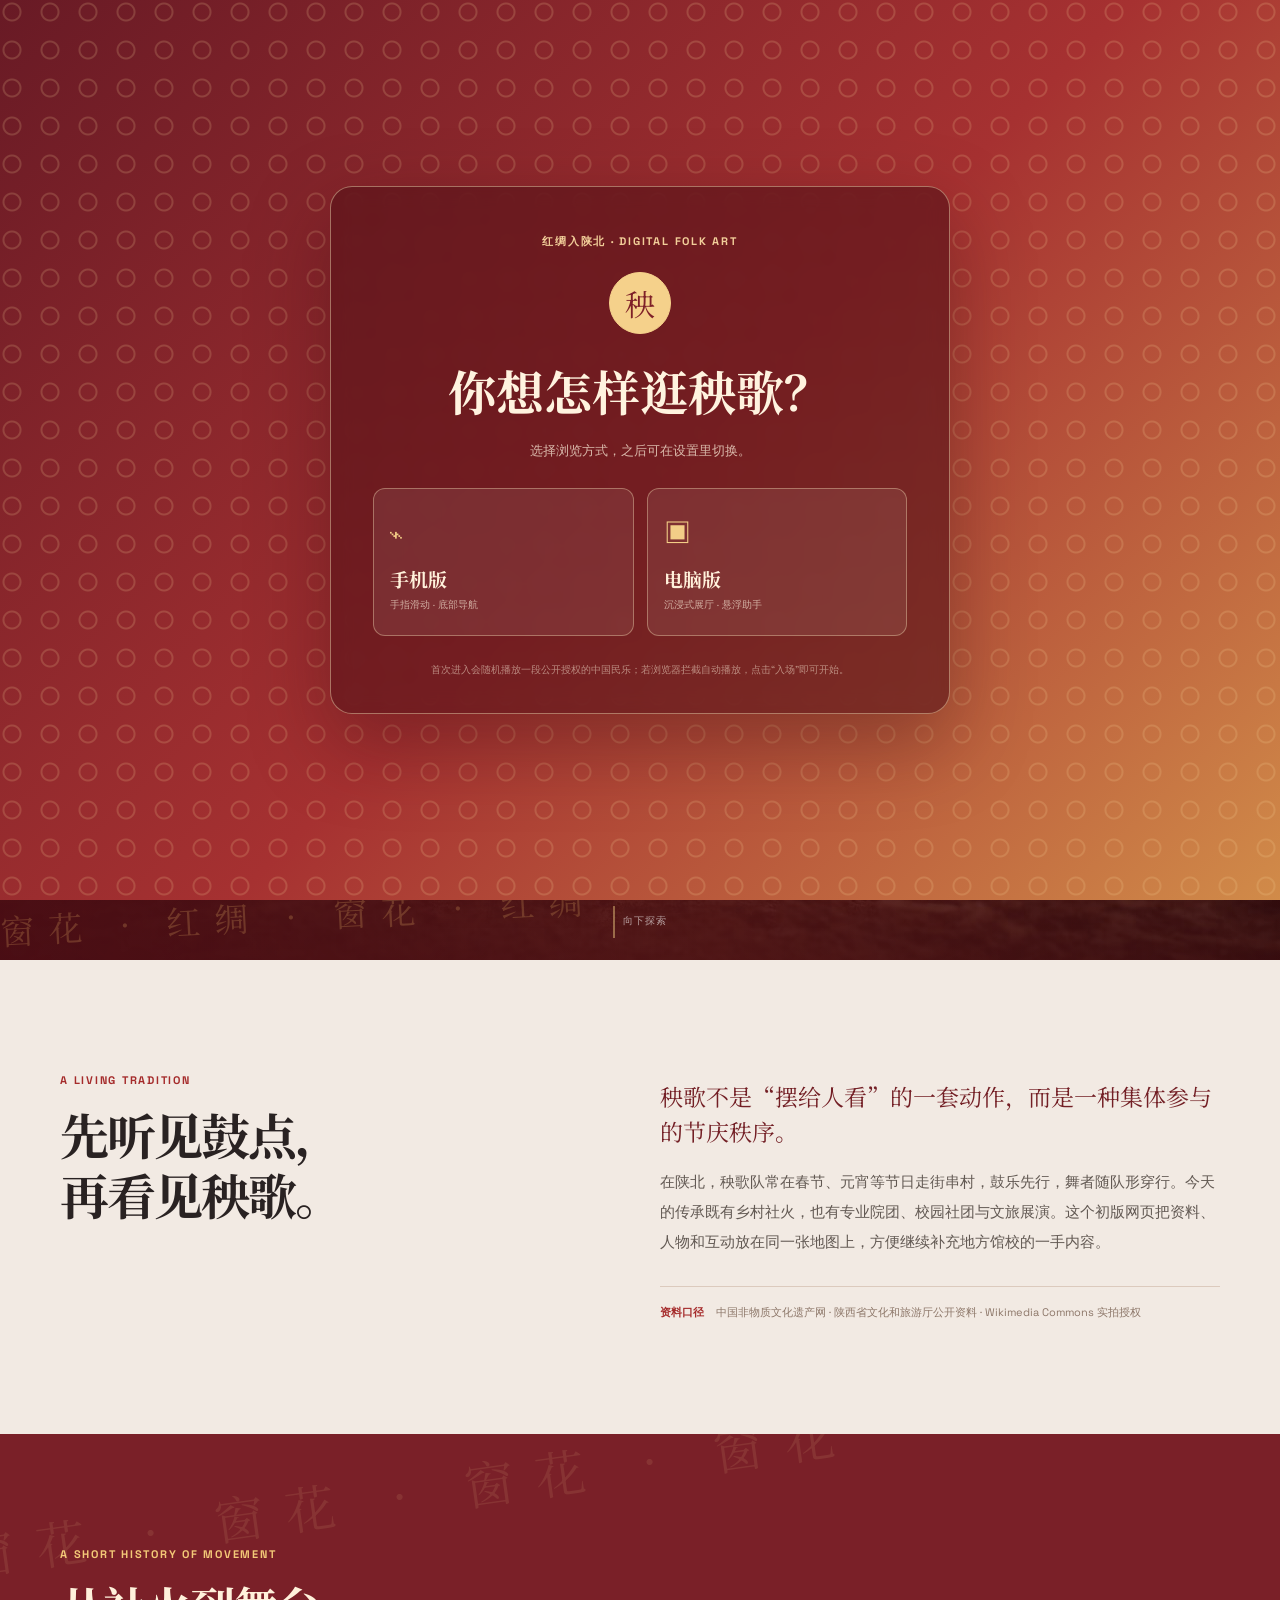
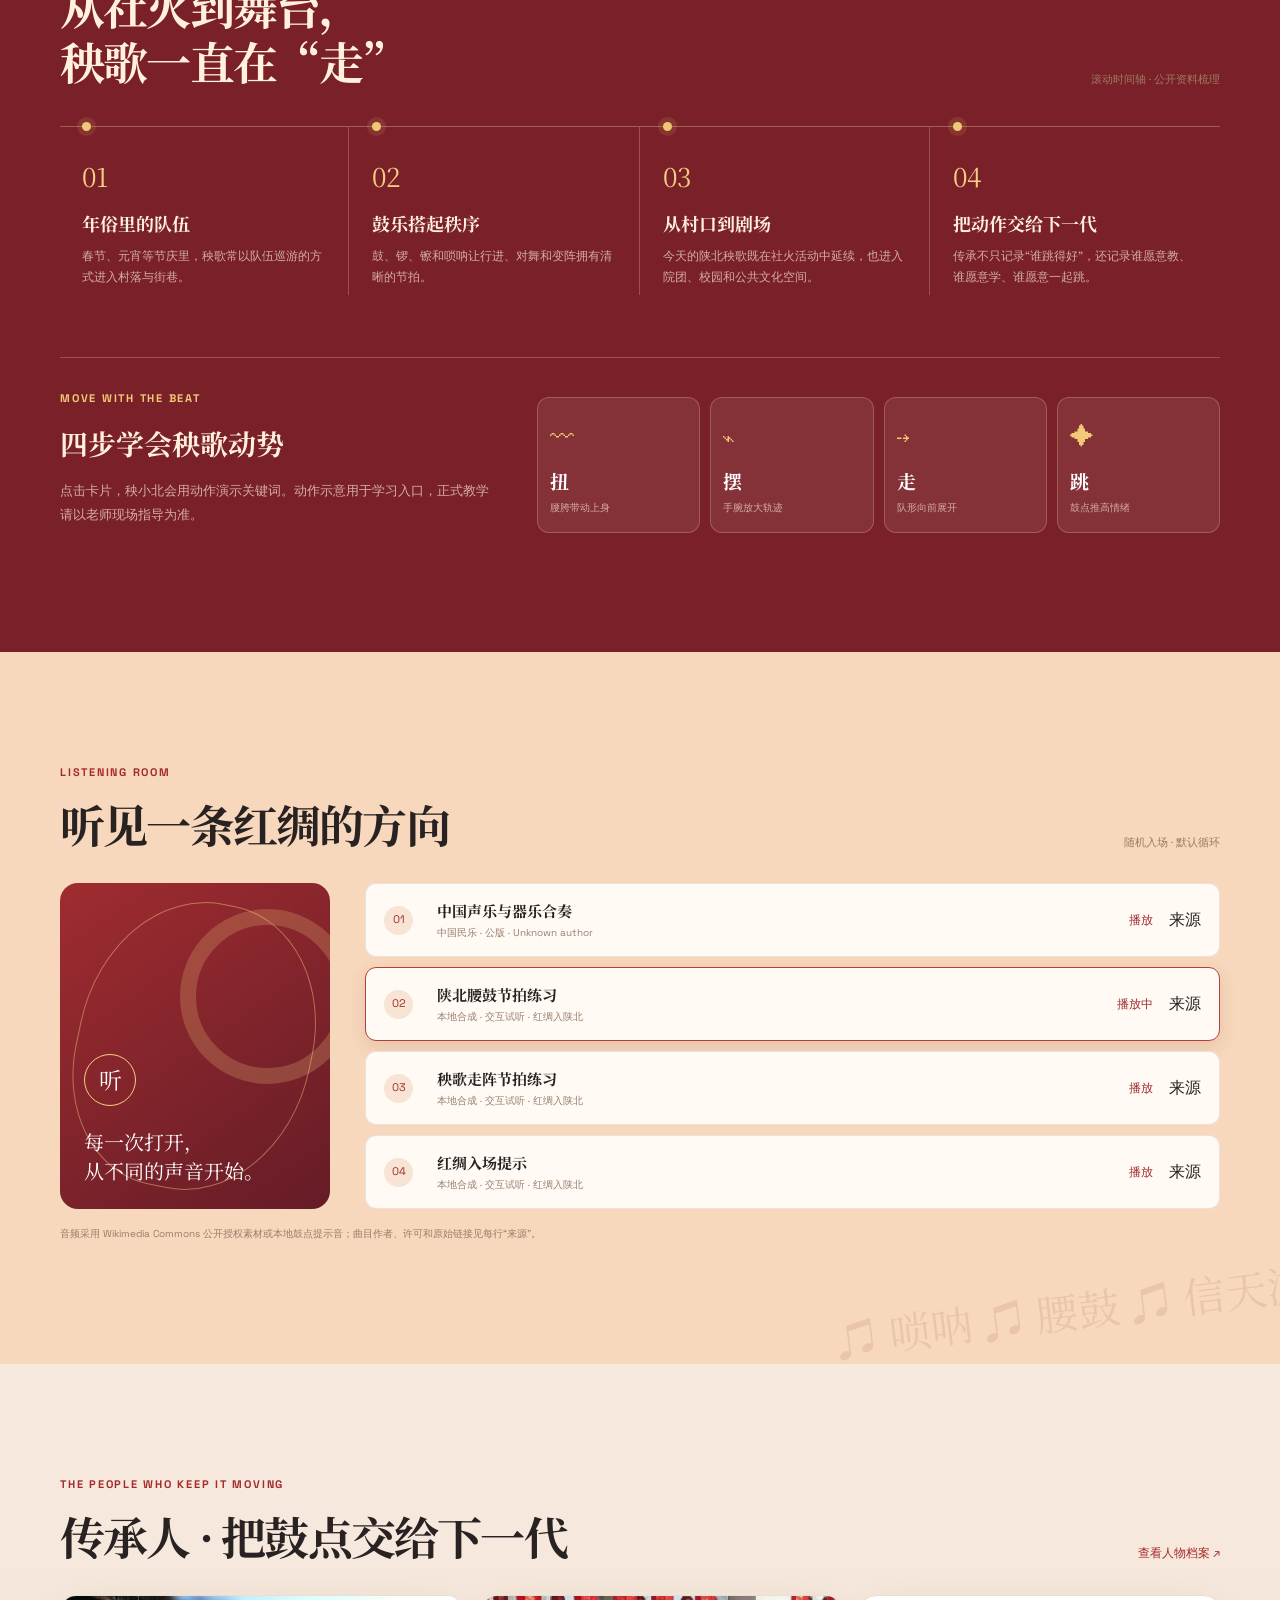
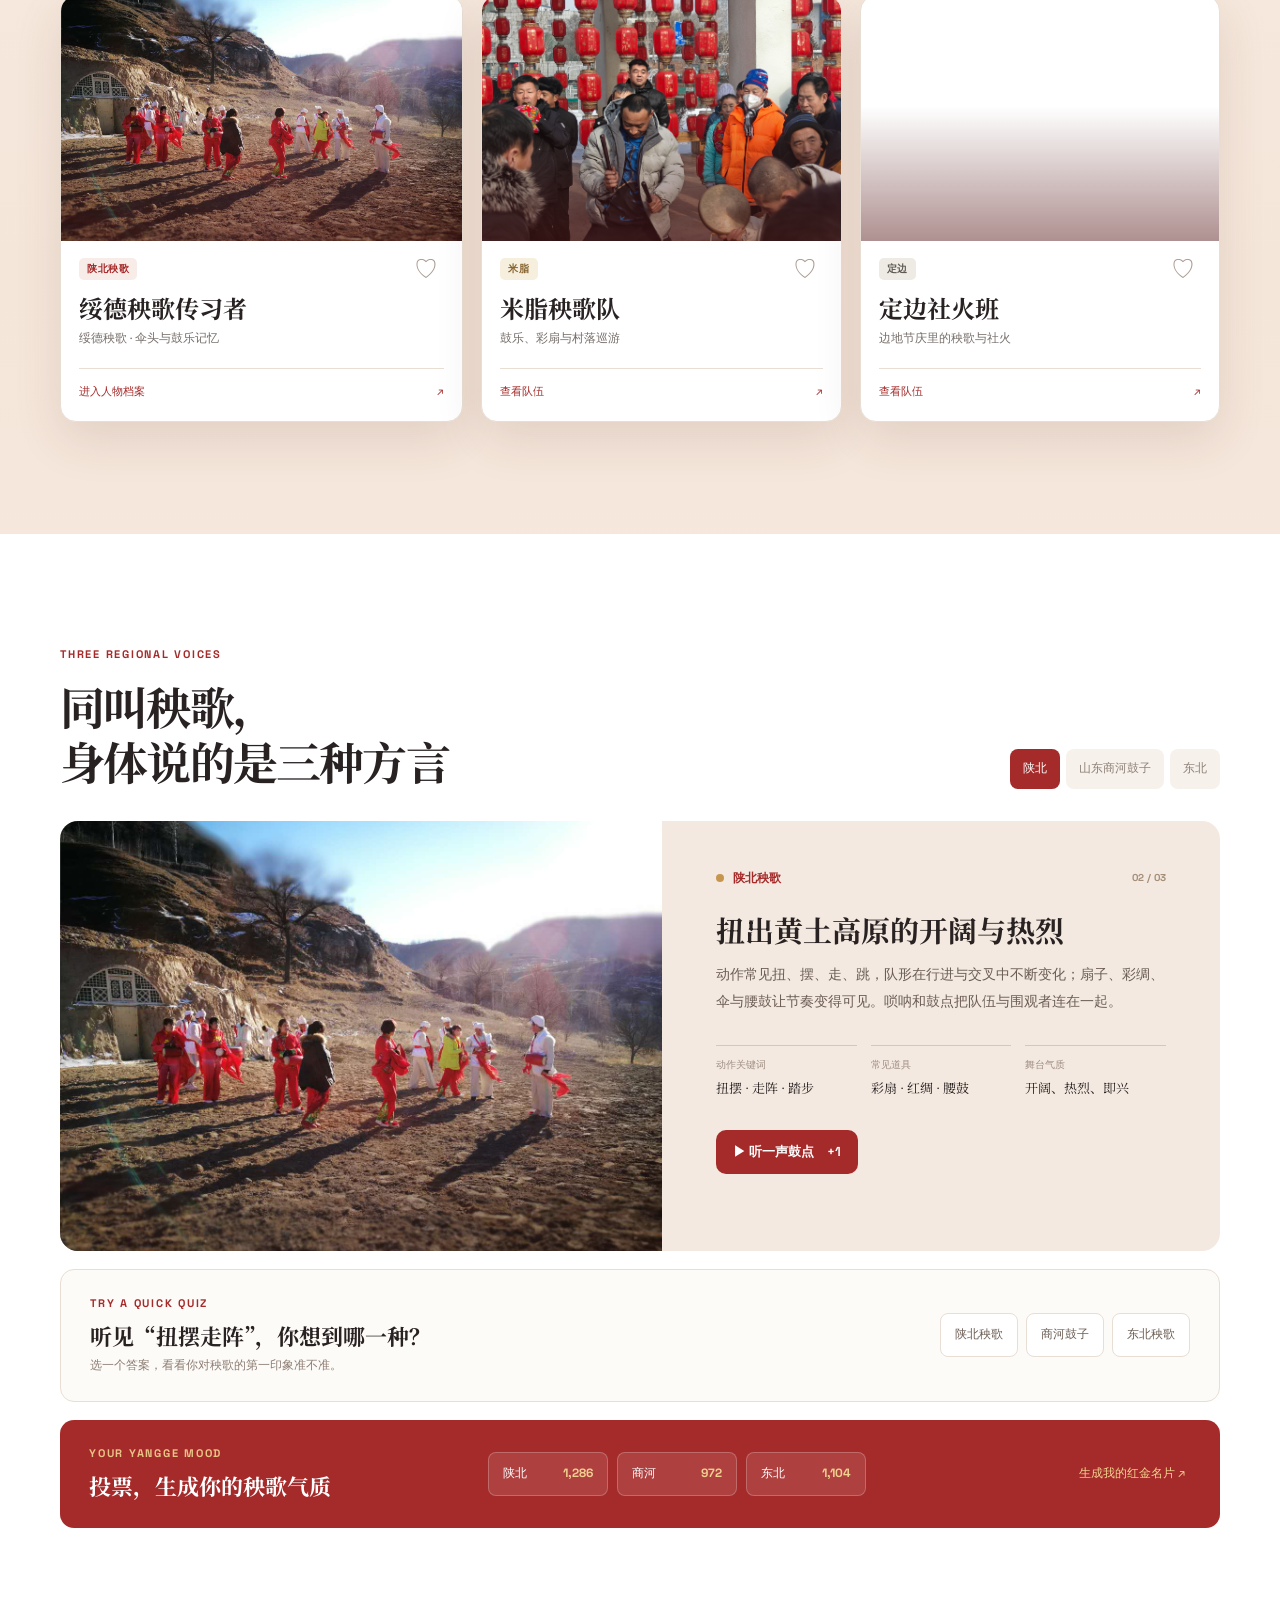
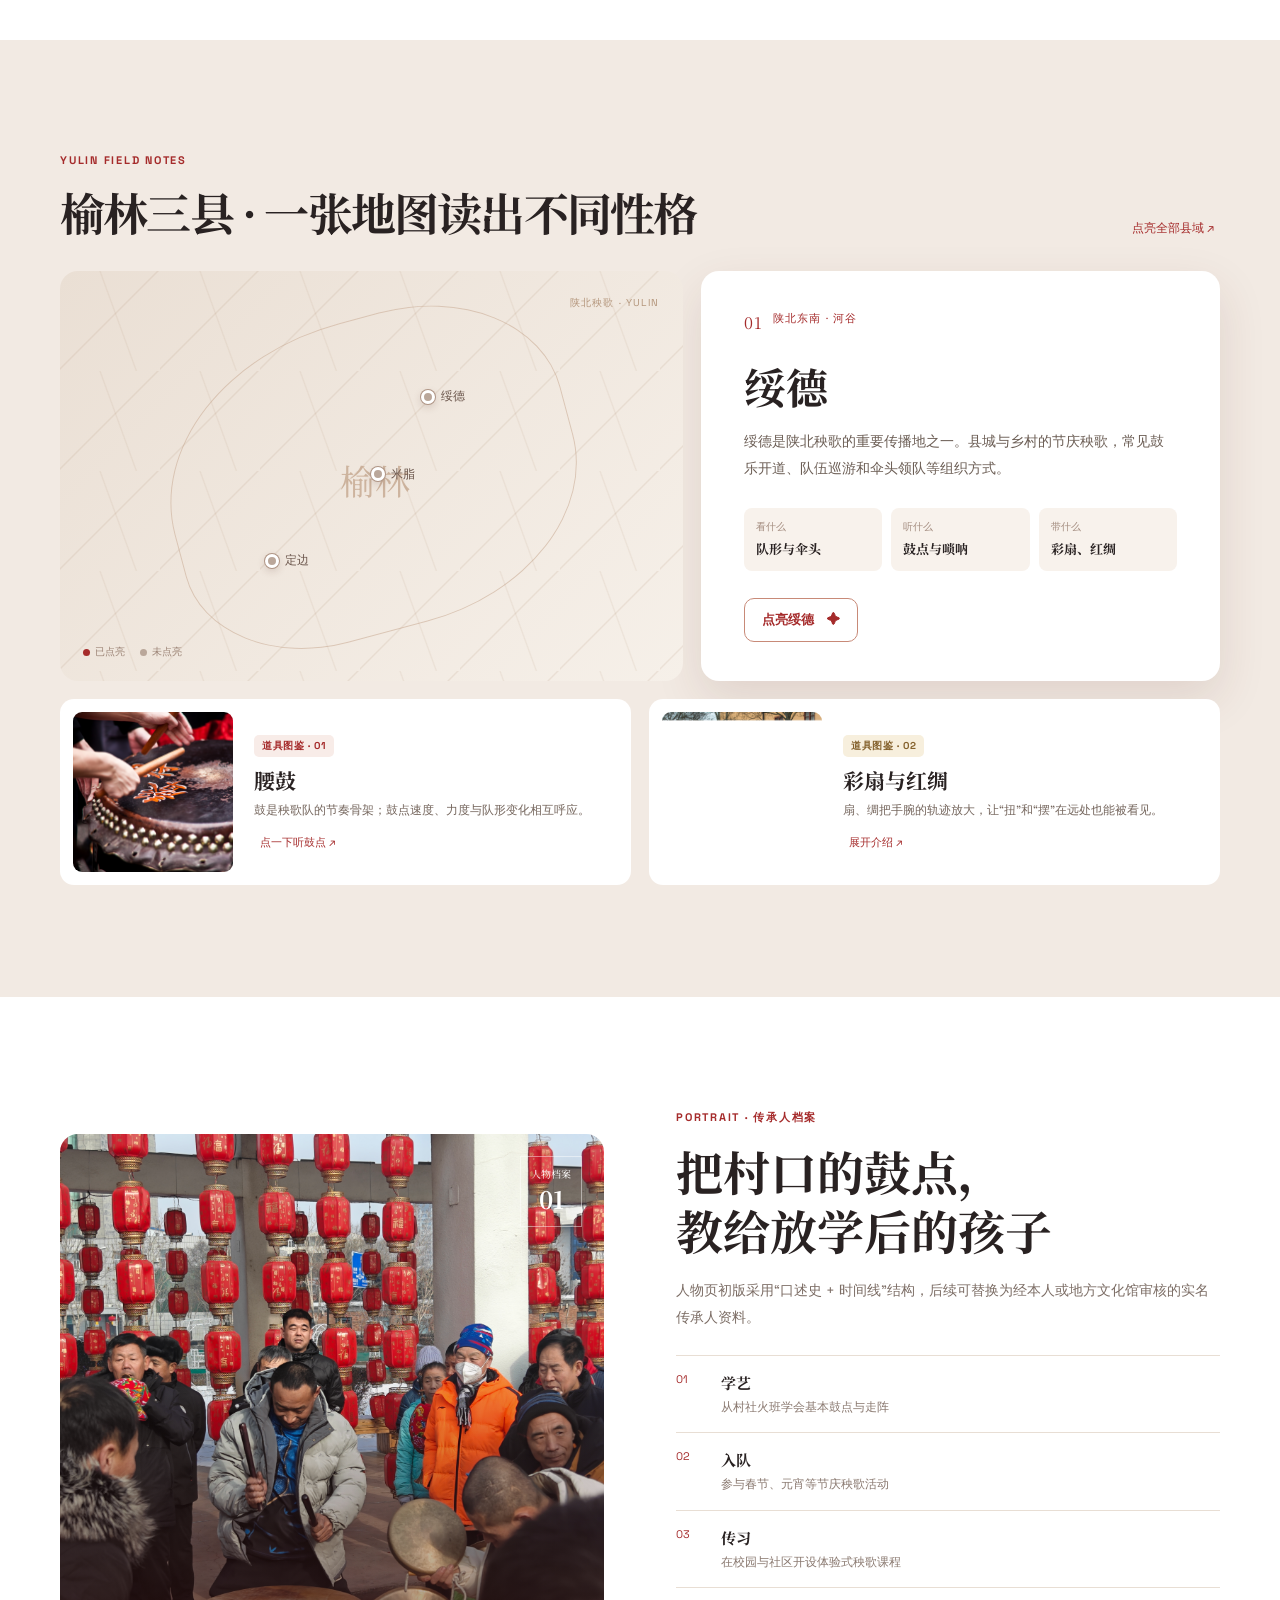
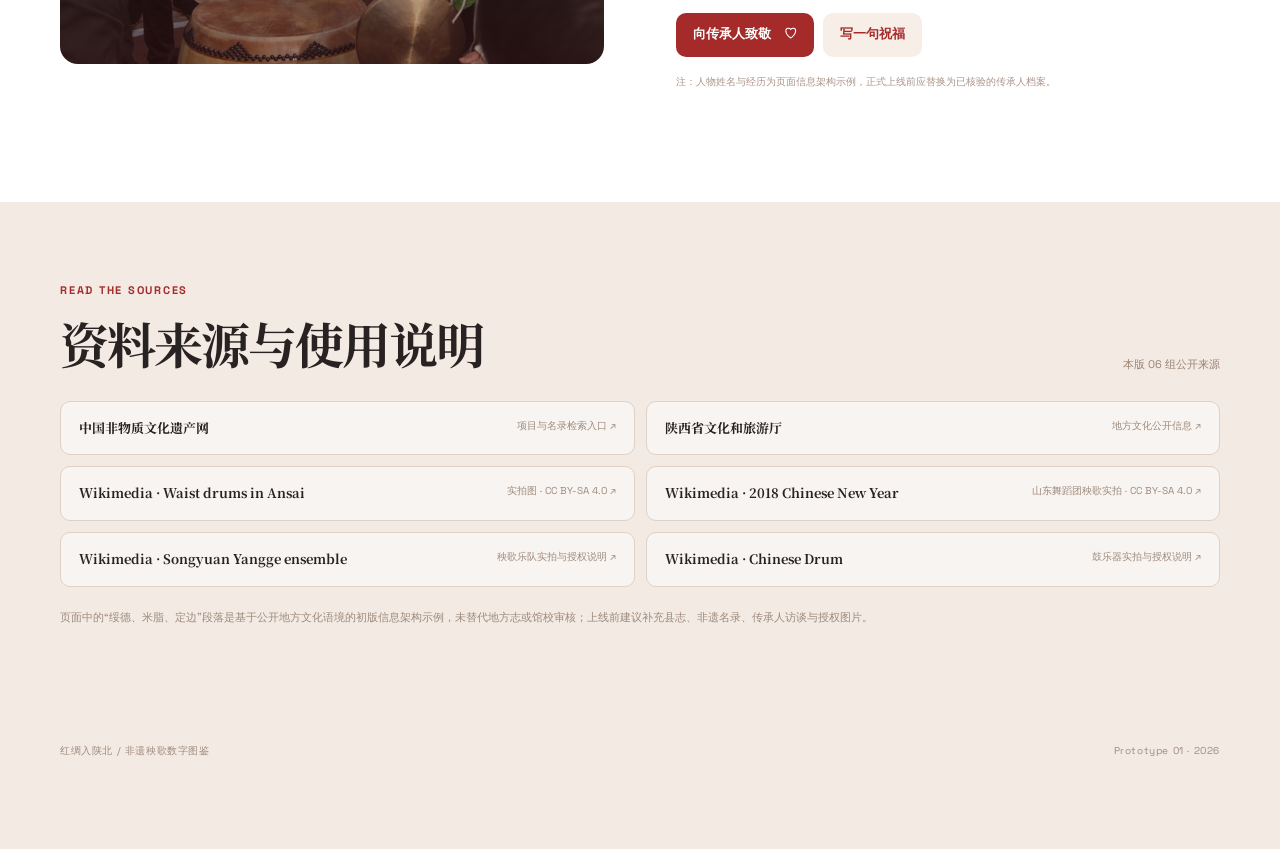
==== index.html @ 7cc94b1e "Build Shanbei Yangge cultural showcase website" ====
<!doctype html>
<html lang="zh-CN">
<head>
  <meta charset="utf-8" />
  <meta name="viewport" content="width=device-width, initial-scale=1" />
  <meta name="theme-color" content="#a52b2b" />
  <title>陕北秧歌 · 红绸入陕北</title>
  <link rel="preconnect" href="https://fonts.googleapis.com" />
  <link rel="preconnect" href="https://fonts.gstatic.com" crossorigin />
  <link href="https://fonts.googleapis.com/css2?family=Noto+Serif+SC:wght@500;600;700;900&family=Space+Grotesk:wght@400;500;600;700&display=swap" rel="stylesheet" />
  <link rel="stylesheet" href="styles.css" />
</head>
<body>
  <div class="device-gate" id="deviceGate" aria-modal="true" role="dialog">
    <div class="gate-lattice"></div><div class="gate-card">
      <p class="kicker light">红绸入陕北 · DIGITAL FOLK ART</p>
      <div class="gate-seal">秧</div><h1>你想怎样逛秧歌？</h1><p>选择浏览方式，之后可在设置里切换。</p>
      <div class="gate-options"><button class="gate-option" data-device="mobile" type="button"><span class="gate-icon">⌁</span><b>手机版</b><small>手指滑动 · 底部导航</small></button><button class="gate-option" data-device="desktop" type="button"><span class="gate-icon">▣</span><b>电脑版</b><small>沉浸式展厅 · 悬浮助手</small></button></div>
      <div class="gate-note">首次进入会随机播放一段公开授权的中国民乐；若浏览器拦截自动播放，点击“入场”即可开始。</div>
    </div>
  </div>
  <div class="silk-transition" aria-hidden="true"><span></span><span></span><span></span></div>
  <header class="topbar">
    <a class="brand" href="#home" data-nav="home" aria-label="回到首页">
      <span class="brand-mark">秧</span>
      <span><b>红绸入陕北</b><small>非遗秧歌数字图鉴 · 初版</small></span>
    </a>
    <nav class="nav" aria-label="主导航">
      <a href="#home" data-nav="home">首页</a>
      <a href="#legacy" data-nav="legacy">传承人</a>
      <a href="#compare" data-nav="compare">秧歌对比</a>
      <a href="#atlas" data-nav="atlas">地方图鉴</a>
    </nav>
    <div class="top-actions">
      <button class="icon-btn" id="soundToggle" type="button" aria-pressed="true" title="开关音效">◒ <span>音效</span></button>
      <button class="icon-btn" id="openFootprints" type="button" title="我的足迹">⌁ <span>足迹</span></button>
      <button class="icon-btn" id="settingsBtn" type="button" title="设置">⚙ <span>设置</span></button>
    </div>
  </header>

  <main id="home">
    <section class="hero section-pad">
      <div class="hero-media" role="img" aria-label="安塞腰鼓表演实拍"></div>
      <div class="hero-shade"></div>
      <div class="hero-inner container">
        <div class="hero-copy">
          <p class="kicker light">NORTHERN SHAANXI · YANGGE</p>
          <h1>一条红绸，<br><em>扭出黄土高原的春天</em></h1>
          <p class="hero-lead">陕北秧歌在鼓点、唢呐与脚步之间传递喜庆。沿着绥德、米脂、定边三地，认识一项仍在村落与舞台上生长的民间舞蹈。</p>
          <div class="hero-ctas">
            <a class="btn btn-gold" href="#atlas" data-nav="atlas">从三县开始逛 <span>→</span></a>
            <button class="btn btn-ghost" id="todayBtn" type="button">今日秧歌一赏 <span>✦</span></button>
          </div>
          <div class="hero-stats">
            <div><strong>3</strong><span>榆林县域</span></div>
            <div><strong>4</strong><span>互动入口</span></div>
            <div><strong>1</strong><span>条红绸线索</span></div>
          </div>
        </div>
        <aside class="hero-note">
          <span class="note-index">01 / 04</span>
          <p>“扭、摆、走、跳”是秧歌最有辨识度的身体语汇。不同地区因队形、道具与伴奏，长出不同性格。</p>
          <a href="#compare" data-nav="compare">去看三种秧歌怎么不同 ↗</a>
        </aside>
      </div>
      <div class="scroll-cue"><span></span>向下探索</div>
    </section>

    <section class="intro section-pad" id="story">
      <div class="container intro-grid">
        <div>
          <p class="kicker">A LIVING TRADITION</p>
          <h2>先听见鼓点，<br>再看见秧歌。</h2>
        </div>
        <div class="intro-text">
          <p class="lead">秧歌不是“摆给人看”的一套动作，而是一种集体参与的节庆秩序。</p>
          <p>在陕北，秧歌队常在春节、元宵等节日走街串村，鼓乐先行，舞者随队形穿行。今天的传承既有乡村社火，也有专业院团、校园社团与文旅展演。这个初版网页把资料、人物和互动放在同一张地图上，方便继续补充地方馆校的一手内容。</p>
          <div class="source-line"><span>资料口径</span>中国非物质文化遗产网 · 陕西省文化和旅游厅公开资料 · Wikimedia Commons 实拍授权</div>
        </div>
      </div>
    </section>

    <section class="ritual section-pad" id="ritual">
      <div class="container">
        <div class="section-head"><div><p class="kicker">A SHORT HISTORY OF MOVEMENT</p><h2>从社火到舞台，<br>秧歌一直在“走”</h2></div><span class="section-note">滚动时间轴 · 公开资料梳理</span></div>
        <div class="history-line"><article><span>01</span><b>年俗里的队伍</b><p>春节、元宵等节庆里，秧歌常以队伍巡游的方式进入村落与街巷。</p></article><article><span>02</span><b>鼓乐搭起秩序</b><p>鼓、锣、镲和唢呐让行进、对舞和变阵拥有清晰的节拍。</p></article><article><span>03</span><b>从村口到剧场</b><p>今天的陕北秧歌既在社火活动中延续，也进入院团、校园和公共文化空间。</p></article><article><span>04</span><b>把动作交给下一代</b><p>传承不只记录“谁跳得好”，还记录谁愿意教、谁愿意学、谁愿意一起跳。</p></article></div>
        <div class="movement-lab"><div class="lab-intro"><p class="kicker">MOVE WITH THE BEAT</p><h3>四步学会秧歌动势</h3><p>点击卡片，秧小北会用动作演示关键词。动作示意用于学习入口，正式教学请以老师现场指导为准。</p></div><div class="move-cards"><button data-move="扭" type="button"><i>〰</i><b>扭</b><small>腰胯带动上身</small></button><button data-move="摆" type="button"><i>⌁</i><b>摆</b><small>手腕放大轨迹</small></button><button data-move="走" type="button"><i>⇢</i><b>走</b><small>队形向前展开</small></button><button data-move="跳" type="button"><i>✦</i><b>跳</b><small>鼓点推高情绪</small></button></div></div>
      </div>
    </section>

    <section class="music-room section-pad" id="musicRoom">
      <div class="container">
        <div class="section-head"><div><p class="kicker">LISTENING ROOM</p><h2>听见一条红绸的方向</h2></div><span class="section-note">随机入场 · 默认循环</span></div>
        <div class="music-layout"><div class="music-cover"><div class="cover-ring"></div><div class="cover-seal">听</div><p>每一次打开，<br>从不同的声音开始。</p></div><div class="track-list" id="trackList"></div></div>
        <p class="music-disclaimer">音频采用 Wikimedia Commons 公开授权素材或本地鼓点提示音；曲目作者、许可和原始链接见每行“来源”。</p>
      </div>
    </section>

    <section class="feature section-pad" id="legacy">
      <div class="container">
        <div class="section-head">
          <div><p class="kicker">THE PEOPLE WHO KEEP IT MOVING</p><h2>传承人 · 把鼓点交给下一代</h2></div>
          <a href="#legacy-detail" class="text-link">查看人物档案 ↗</a>
        </div>
        <div class="people-row">
          <article class="person-card featured-person" data-person="绥德秧歌传习者">
            <div class="person-image person-one"></div>
            <div class="person-meta"><span class="tag red">陕北秧歌</span><button class="follow" type="button" aria-label="关注刘普义">♡</button></div>
            <h3>绥德秧歌传习者</h3><p>绥德秧歌 · 伞头与鼓乐记忆</p>
            <div class="card-arrow">进入人物档案 <span>↗</span></div>
          </article>
          <article class="person-card" data-person="米脂秧歌队">
            <div class="person-image person-two"></div>
            <div class="person-meta"><span class="tag gold">米脂</span><button class="follow" type="button" aria-label="关注米脂秧歌队">♡</button></div>
            <h3>米脂秧歌队</h3><p>鼓乐、彩扇与村落巡游</p>
            <div class="card-arrow">查看队伍 <span>↗</span></div>
          </article>
          <article class="person-card" data-person="定边社火班">
            <div class="person-image person-three"></div>
            <div class="person-meta"><span class="tag ink">定边</span><button class="follow" type="button" aria-label="关注定边社火班">♡</button></div>
            <h3>定边社火班</h3><p>边地节庆里的秧歌与社火</p>
            <div class="card-arrow">查看队伍 <span>↗</span></div>
          </article>
        </div>
      </div>
    </section>

    <section class="compare section-pad" id="compare">
      <div class="container">
        <div class="section-head compare-head">
          <div><p class="kicker">THREE REGIONAL VOICES</p><h2>同叫秧歌，<br>身体说的是三种方言</h2></div>
          <div class="compare-tabs" role="tablist">
            <button class="tab is-active" data-compare="shanbei" role="tab">陕北</button>
            <button class="tab" data-compare="shanghe" role="tab">山东商河鼓子</button>
            <button class="tab" data-compare="dongbei" role="tab">东北</button>
          </div>
        </div>
        <div class="compare-panel">
          <div class="compare-visual" id="compareVisual"></div>
          <div class="compare-copy">
            <div class="compare-label"><span class="compare-dot"></span><span id="compareRegion">陕北秧歌</span><span class="compare-no">02 / 03</span></div>
            <h3 id="compareTitle">扭出黄土高原的开阔与热烈</h3>
            <p id="compareDesc">动作常见扭、摆、走、跳，队形在行进与交叉中不断变化；扇子、彩绸、伞与腰鼓让节奏变得可见。唢呐和鼓点把队伍与围观者连在一起。</p>
            <dl class="compare-facts"><div><dt>动作关键词</dt><dd id="factMove">扭摆 · 走阵 · 踏步</dd></div><div><dt>常见道具</dt><dd id="factProp">彩扇 · 红绸 · 腰鼓</dd></div><div><dt>舞台气质</dt><dd id="factMood">开阔、热烈、即兴</dd></div></dl>
            <button class="btn btn-red" id="playRhythm" type="button">▶ 听一声鼓点 <span>+1</span></button>
          </div>
        </div>
        <div class="quiz-card">
          <div><p class="kicker">TRY A QUICK QUIZ</p><h3>听见“扭摆走阵”，你想到哪一种？</h3><p id="quizFeedback">选一个答案，看看你对秧歌的第一印象准不准。</p></div>
          <div class="quiz-options"><button data-answer="shanbei">陕北秧歌</button><button data-answer="shanghe">商河鼓子</button><button data-answer="dongbei">东北秧歌</button></div>
        </div>
        <div class="vote-card">
          <div><p class="kicker">YOUR YANGGE MOOD</p><h3>投票，生成你的秧歌气质</h3></div>
          <div class="vote-options"><button data-vote="shanbei"><span>陕北</span><b>1,286</b></button><button data-vote="shanghe"><span>商河</span><b>972</b></button><button data-vote="dongbei"><span>东北</span><b>1,104</b></button></div>
          <button class="share-link" id="shareMood" type="button">生成我的红金名片 ↗</button>
        </div>
      </div>
    </section>

    <section class="atlas section-pad" id="atlas">
      <div class="container">
        <div class="section-head"><div><p class="kicker">YULIN FIELD NOTES</p><h2>榆林三县 · 一张地图读出不同性格</h2></div><button class="text-link" id="markAll" type="button">点亮全部县域 ↗</button></div>
        <div class="atlas-layout">
          <div class="map-card">
            <div class="map-lines"></div>
            <div class="map-label yulin">榆林</div><button class="map-pin pin-sd" data-county="suid" type="button"><i></i><span>绥德</span></button><button class="map-pin pin-mz" data-county="mizhi" type="button"><i></i><span>米脂</span></button><button class="map-pin pin-db" data-county="dingbian" type="button"><i></i><span>定边</span></button>
            <div class="map-legend"><span><i class="pin-dot active"></i>已点亮</span><span><i class="pin-dot"></i>未点亮</span></div>
          </div>
          <div class="county-panel" id="countyPanel">
            <div class="county-kicker"><span id="countyNo">01</span><span id="countyTag">陕北东南 · 河谷</span></div>
            <h3 id="countyName">绥德</h3><p id="countyIntro">绥德是陕北秧歌的重要传播地之一。县城与乡村的节庆秧歌，常见鼓乐开道、队伍巡游和伞头领队等组织方式。</p>
            <div class="county-grid"><div><span>看什么</span><b id="countyLook">队形与伞头</b></div><div><span>听什么</span><b id="countyHear">鼓点与唢呐</b></div><div><span>带什么</span><b id="countyCarry">彩扇、红绸</b></div></div>
            <button class="btn btn-outline" id="lightCounty" type="button">点亮绥德 <span>✦</span></button>
          </div>
        </div>
        <div class="artifact-grid">
          <article class="artifact"><img src="assets/chinese-drum.jpg" alt="中国鼓乐器实拍" /><div><span class="tag red">道具图鉴 · 01</span><h3>腰鼓</h3><p>鼓是秧歌队的节奏骨架；鼓点速度、力度与队形变化相互呼应。</p><button class="artifact-btn" data-artifact="腰鼓" type="button">点一下听鼓点 <span>↗</span></button></div></article>
          <article class="artifact"><img src="assets/shandong-yangko.jpg" alt="中国新年秧歌表演实拍" /><div><span class="tag gold">道具图鉴 · 02</span><h3>彩扇与红绸</h3><p>扇、绸把手腕的轨迹放大，让“扭”和“摆”在远处也能被看见。</p><button class="artifact-btn" data-artifact="彩扇" type="button">展开介绍 <span>↗</span></button></div></article>
        </div>
      </div>
    </section>

    <section class="legacy-detail section-pad" id="legacy-detail">
      <div class="container detail-grid">
        <div class="detail-photo"><div class="detail-stamp">人物档案<br><b>01</b></div></div>
        <div class="detail-copy"><p class="kicker">PORTRAIT · 传承人档案</p><h2>把村口的鼓点，<br>教给放学后的孩子</h2><p class="lead">人物页初版采用“口述史 + 时间线”结构，后续可替换为经本人或地方文化馆审核的实名传承人资料。</p><div class="timeline"><div><span>01</span><p><b>学艺</b><small>从村社火班学会基本鼓点与走阵</small></p></div><div><span>02</span><p><b>入队</b><small>参与春节、元宵等节庆秧歌活动</small></p></div><div><span>03</span><p><b>传习</b><small>在校园与社区开设体验式秧歌课程</small></p></div></div><div class="detail-actions"><button class="btn btn-red" id="tributeBtn" type="button">向传承人致敬 <span>♡</span></button><button class="btn btn-soft" id="commentBtn" type="button">写一句祝福</button></div><div class="detail-foot">注：人物姓名与经历为页面信息架构示例，正式上线前应替换为已核验的传承人档案。</div></div>
      </div>
    </section>

    <section class="sources section-pad" id="sources"><div class="container"><div class="sources-head"><div><p class="kicker">READ THE SOURCES</p><h2>资料来源与使用说明</h2></div><span class="source-count">本版 06 组公开来源</span></div><div class="source-grid"><a href="https://www.ihchina.cn/" target="_blank" rel="noreferrer"><b>中国非物质文化遗产网</b><span>项目与名录检索入口 ↗</span></a><a href="https://wlt.shaanxi.gov.cn/" target="_blank" rel="noreferrer"><b>陕西省文化和旅游厅</b><span>地方文化公开信息 ↗</span></a><a href="https://commons.wikimedia.org/wiki/File:Waist_drums_in_Ansai.jpg" target="_blank" rel="noreferrer"><b>Wikimedia · Waist drums in Ansai</b><span>实拍图 · CC BY-SA 4.0 ↗</span></a><a href="https://commons.wikimedia.org/wiki/File:2018_Chinese_New_Year.jpg" target="_blank" rel="noreferrer"><b>Wikimedia · 2018 Chinese New Year</b><span>山东舞蹈团秧歌实拍 · CC BY-SA 4.0 ↗</span></a><a href="https://commons.wikimedia.org/wiki/File:A_musical_ensemble_for_Yangge,_People%27s_Square_Songyuan.jpg" target="_blank" rel="noreferrer"><b>Wikimedia · Songyuan Yangge ensemble</b><span>秧歌乐队实拍与授权说明 ↗</span></a><a href="https://commons.wikimedia.org/wiki/File:Chinese_Drum_(photo_by_Garry_Knight).jpg" target="_blank" rel="noreferrer"><b>Wikimedia · Chinese Drum</b><span>鼓乐器实拍与授权说明 ↗</span></a></div><p class="disclaimer">页面中的“绥德、米脂、定边”段落是基于公开地方文化语境的初版信息架构示例，未替代地方志或馆校审核；上线前建议补充县志、非遗名录、传承人访谈与授权图片。</p></div></section>
  </main>

  <footer class="footer"><div class="container"><span>红绸入陕北 / 非遗秧歌数字图鉴</span><span>Prototype 01 · 2026</span></div></footer>
  <div class="bottom-nav"><a href="#home" data-nav="home"><span>⌂</span>首页</a><a href="#legacy" data-nav="legacy"><span>◎</span>传承人</a><button class="mobile-assistant" id="mobileAssistant" type="button"><span>+</span><small>秧小北</small></button><a href="#compare" data-nav="compare"><span>◈</span>秧歌对比</a><a href="#atlas" data-nav="atlas"><span>⌖</span>地方图鉴</a></div>

  <div class="modal" id="modal" aria-hidden="true"><div class="modal-backdrop" data-close-modal></div><div class="modal-card" role="dialog" aria-modal="true" aria-labelledby="modalTitle"><button class="modal-close" data-close-modal type="button">×</button><div id="modalBody"></div></div></div>
  <div class="music-dock" id="musicDock"><button class="dock-play" id="dockPlay" type="button">▶</button><div class="dock-copy"><strong id="dockTitle">正在准备入场音乐</strong><span id="dockMeta">公开授权 · 循环播放</span></div><button class="dock-next" id="dockNext" type="button" title="下一首">↠</button><button class="dock-list" id="dockList" type="button" title="播放列表">☷</button></div>
  <div class="entry-audio" id="entryAudio"><div><span class="entry-wave">)))</span><b>红绸已起，点击入场</b><small>浏览器需要一次点击来开始播放音乐</small></div><button id="enterWithMusic" type="button">开始听</button></div>
  <button class="assistant-orb" id="assistantOrb" type="button" aria-label="打开秧小北助手"><span class="orb-face">秧</span><i class="orb-scarf"></i><small>秧小北</small></button>
  <aside class="assistant-panel" id="assistantPanel" aria-hidden="true"><div class="assistant-head"><div class="assistant-avatar"><span>秧</span></div><div><b>秧小北</b><small>你的陕北秧歌向导</small></div><button id="assistantClose" type="button">×</button></div><div class="assistant-motion" id="assistantMotion"><span class="motion-scarf"></span><span class="motion-body">秧</span></div><div class="chat-log" id="chatLog"><div class="chat-msg bot">嗨！我是秧小北。可以问我陕北秧歌、陕北年俗，也可以让我带你去页面里逛逛。</div><div class="quick-chips"><button data-ask="陕北秧歌有什么特点？" type="button">秧歌有什么特点？</button><button data-ask="带我去音乐房" type="button">带我去音乐房</button><button data-ask="打开头像工坊" type="button">制作我的头像</button></div></div><div class="chat-compose"><button id="voiceBtn" type="button" title="语音输入">◉</button><input id="chatInput" placeholder="问问秧小北…" /><button id="chatSend" type="button">发送</button></div><button class="avatar-entry" id="avatarEntry" type="button">✦ 打开本地头像工坊</button></aside>
  <div class="avatar-panel" id="avatarPanel" aria-hidden="true"><div class="avatar-backdrop" data-close-avatar></div><div class="avatar-card"><button class="modal-close" data-close-avatar type="button">×</button><p class="kicker">LOCAL AVATAR STUDIO</p><h2>把你的脸，放进陕北年画</h2><p class="avatar-note">照片只在本机处理。第一版采用本地模板合成，不上传服务器。</p><div class="avatar-workspace"><div class="avatar-preview" id="avatarPreview"><div class="template-burst"></div><div class="avatar-face-slot" id="avatarFaceSlot">上传照片</div><div class="template-costume" id="templateCostume">胖娃娃</div></div><div class="avatar-controls"><label class="upload-btn">选择照片<input type="file" id="avatarFile" accept="image/*" /></label><div class="template-grid"><button data-template="胖娃娃" type="button">喜庆胖娃娃</button><button data-template="秧歌舞者" type="button">跳秧歌</button><button data-template="腰鼓小将" type="button">腰鼓小将</button><button data-template="剪纸秧歌娃" type="button">剪纸年画</button></div><button class="btn btn-red" id="downloadAvatar" type="button">下载头像 PNG ↗</button></div></div><p class="avatar-status" id="avatarStatus">支持 FaceDetector 的浏览器会优先识别面部；否则可在预览区调整裁剪。</p></div></div>
  <script src="app.js"></script>
</body>
</html>
---- styles.css ----
:root{--red:#a52b2b;--red-deep:#731f25;--red-soft:#f8ece8;--gold:#c7964e;--gold-light:#e5c58a;--ink:#292222;--muted:#766e6a;--paper:#faf8f4;--line:#e8ded4;--shadow:0 18px 48px rgba(92,39,31,.12);--serif:'Noto Serif SC','Songti SC',serif;--sans:'Space Grotesk','PingFang SC','Microsoft YaHei',sans-serif}
*{box-sizing:border-box}html{scroll-behavior:smooth}body{margin:0;color:var(--ink);background:var(--paper);font-family:var(--sans);line-height:1.6}body:before{content:"";position:fixed;inset:0;pointer-events:none;opacity:.28;background-image:radial-gradient(rgba(125,85,61,.09) .6px,transparent .6px);background-size:5px 5px;z-index:-1}a{color:inherit;text-decoration:none}button{font:inherit;border:0;background:none;color:inherit;cursor:pointer}img{display:block;max-width:100%}.container{width:min(1160px,calc(100% - 48px));margin:0 auto}.section-pad{padding:112px 0}.topbar{position:sticky;top:0;z-index:50;display:flex;align-items:center;justify-content:space-between;gap:22px;min-height:72px;padding:12px clamp(20px,4vw,56px);background:rgba(250,248,244,.92);backdrop-filter:blur(16px);border-bottom:1px solid rgba(119,68,53,.12)}.brand{display:flex;align-items:center;gap:10px;min-width:210px}.brand-mark{width:36px;height:36px;display:grid;place-items:center;color:#fff;background:var(--red);border-radius:11px 11px 11px 2px;font-family:var(--serif);font-size:20px;font-weight:700}.brand b{display:block;font-family:var(--serif);font-size:16px;line-height:1.1}.brand small{display:block;margin-top:3px;color:var(--muted);font-size:10px;letter-spacing:.08em}.nav{display:flex;align-items:center;gap:4px}.nav a{padding:9px 12px;border-radius:9px;font-size:13px;color:#6c625e}.nav a:hover,.nav a.active{color:var(--red);background:var(--red-soft)}.top-actions{display:flex;gap:8px}.icon-btn{padding:8px 10px;border:1px solid var(--line);border-radius:9px;color:var(--muted);font-size:12px}.icon-btn:hover{border-color:var(--gold);color:var(--red)}.icon-btn span{margin-left:4px}.hero{position:relative;min-height:calc(100vh - 72px);display:grid;align-items:end;overflow:hidden;color:#fff;background:#4e1f24}.hero-media,.hero-shade{position:absolute;inset:0}.hero-media{background-image:url('assets/ansai-waist-drums.jpg');background-position:center 40%;background-size:cover;filter:saturate(.9)}.hero-shade{background:linear-gradient(90deg,rgba(44,20,20,.9),rgba(53,25,27,.52) 55%,rgba(40,17,18,.15)),linear-gradient(0deg,rgba(41,15,17,.9),transparent 47%)}.hero-inner{position:relative;display:grid;grid-template-columns:minmax(0,1fr) 280px;gap:55px;padding:95px 0 78px}.kicker{margin:0 0 14px;color:var(--red);font-size:11px;font-weight:700;letter-spacing:.16em}.kicker.light{color:#f2cf9a}.hero h1{max-width:760px;margin:0 0 18px;font-family:var(--serif);font-size:clamp(44px,7vw,86px);line-height:1.08;letter-spacing:-.06em}.hero h1 em{font-style:normal;color:#f6d89a}.hero-lead{max-width:610px;margin:0;color:rgba(255,255,255,.82);font-size:17px;line-height:1.9}.hero-ctas{display:flex;gap:12px;flex-wrap:wrap;margin-top:31px}.btn{min-height:44px;padding:0 17px;display:inline-flex;align-items:center;justify-content:center;gap:13px;border-radius:10px;font-size:13px;font-weight:600;transition:transform .2s,box-shadow .2s,background .2s}.btn:hover{transform:translateY(-2px);box-shadow:0 10px 25px rgba(73,27,24,.16)}.btn-gold{color:#3d2920;background:var(--gold-light)}.btn-ghost{color:#fff;border:1px solid rgba(255,255,255,.34);background:rgba(255,255,255,.06)}.hero-stats{display:flex;gap:30px;margin-top:46px}.hero-stats div{padding-right:30px;border-right:1px solid rgba(255,255,255,.22)}.hero-stats div:last-child{border:0}.hero-stats strong{display:block;font-family:var(--serif);font-size:28px;color:#f5d493}.hero-stats span{font-size:11px;color:rgba(255,255,255,.62)}.hero-note{align-self:end;padding:18px 0 0 20px;border-left:1px solid rgba(255,255,255,.3)}.note-index{color:#f4d49a;font-size:11px;letter-spacing:.16em}.hero-note p{margin:20px 0 22px;color:rgba(255,255,255,.75);font-size:13px;line-height:1.9}.hero-note a{color:#f7d79b;font-size:12px}.scroll-cue{position:absolute;bottom:22px;left:50%;transform:translateX(-50%);font-size:10px;color:rgba(255,255,255,.6);letter-spacing:.1em}.scroll-cue span{display:inline-block;width:1px;height:32px;margin-right:8px;vertical-align:middle;background:#e6c17d}.intro{background:#f2eae3}.intro-grid{display:grid;grid-template-columns:1fr 1.1fr;gap:90px;align-items:start}.intro h2,.section-head h2,.sources h2{margin:0;font-family:var(--serif);font-size:clamp(30px,4vw,49px);line-height:1.23;letter-spacing:-.04em}.intro-text{padding-top:8px}.intro-text .lead{margin:0 0 18px;font-family:var(--serif);font-size:23px;line-height:1.5;color:var(--red-deep)}.intro-text p:not(.lead){margin:0;color:#625953;font-size:15px;line-height:2}.source-line{margin-top:29px;padding-top:17px;border-top:1px solid rgba(150,103,78,.25);color:#8d7769;font-size:11px}.source-line span{margin-right:12px;color:var(--red);font-weight:700}.section-head{display:flex;align-items:end;justify-content:space-between;gap:24px;margin-bottom:32px}.section-head h2{font-size:clamp(29px,4vw,45px)}.text-link{font-size:12px;color:var(--red);white-space:nowrap}.people-row{display:grid;grid-template-columns:1.12fr 1fr 1fr;gap:18px}.person-card{padding-bottom:21px;border:1px solid var(--line);border-radius:16px;background:#fff;overflow:hidden;box-shadow:var(--shadow);transition:transform .25s,box-shadow .25s}.person-card:hover{transform:translateY(-5px);box-shadow:0 25px 55px rgba(92,39,31,.17)}.person-image{height:245px;background-position:center;background-size:cover}.person-one{background-image:linear-gradient(0deg,rgba(87,23,23,.5),transparent 55%),url('assets/ansai-waist-drums.jpg')}.person-two{background-image:linear-gradient(0deg,rgba(87,23,23,.48),transparent 55%),url('assets/yangge-ensemble.jpg')}.person-three{background-image:linear-gradient(0deg,rgba(87,23,23,.48),transparent 55%),url('assets/shandong-yangko.jpg');background-position:center}.person-meta{display:flex;justify-content:space-between;align-items:center;padding:15px 18px 0}.tag{display:inline-flex;align-items:center;min-height:22px;padding:0 8px;border-radius:5px;font-size:10px;font-weight:700;letter-spacing:.06em}.tag.red{color:var(--red);background:var(--red-soft)}.tag.gold{color:#85622d;background:#f7efdd}.tag.ink{color:#5f5953;background:#eeeae4}.follow{font-size:24px;color:#aa9a91;line-height:1}.follow.is-followed{color:var(--red)}.person-card h3{margin:7px 18px 1px;font-family:var(--serif);font-size:24px}.person-card p{margin:0 18px;color:var(--muted);font-size:12px}.card-arrow{display:flex;justify-content:space-between;margin:20px 18px 0;padding-top:14px;border-top:1px solid var(--line);font-size:11px;color:var(--red)}.compare{background:#fff}.compare-head{align-items:end}.compare-tabs{display:flex;gap:6px;flex-wrap:wrap}.tab{padding:10px 13px;border-radius:8px;color:#8e8179;font-size:12px;background:#f6f1eb}.tab.is-active{color:#fff;background:var(--red)}.compare-panel{display:grid;grid-template-columns:1.08fr 1fr;min-height:430px;border-radius:18px;overflow:hidden;background:#f3e9e0}.compare-visual{min-height:430px;background-image:linear-gradient(0deg,rgba(55,20,20,.38),transparent 48%),url('assets/ansai-waist-drums.jpg');background-size:cover;background-position:center}.compare-copy{padding:48px 54px}.compare-label{display:flex;align-items:center;gap:9px;color:var(--red);font-size:12px;font-weight:700}.compare-dot{width:8px;height:8px;border-radius:50%;background:var(--gold)}.compare-no{margin-left:auto;color:#a58d77;font-size:10px}.compare-copy h3{margin:22px 0 12px;font-family:var(--serif);font-size:29px;line-height:1.35}.compare-copy>p{margin:0;color:#6b5d54;font-size:14px;line-height:1.9}.compare-facts{display:grid;grid-template-columns:1fr 1fr 1fr;gap:14px;margin:31px 0}.compare-facts div{padding-top:11px;border-top:1px solid #d7c7bb}.compare-facts dt{color:#a18f84;font-size:10px}.compare-facts dd{margin:5px 0 0;color:var(--ink);font-family:var(--serif);font-size:13px}.btn-red{color:#fff;background:var(--red)}.btn-soft{background:#f7eee8;color:var(--red)}.btn-outline{border:1px solid #c88a78;color:var(--red);background:transparent}.quiz-card{display:flex;align-items:center;justify-content:space-between;gap:30px;margin-top:18px;padding:25px 29px;border:1px solid var(--line);border-radius:14px;background:#fdfbf8}.quiz-card h3,.vote-card h3{margin:0;font-family:var(--serif);font-size:22px}.quiz-card .kicker,.vote-card .kicker{margin-bottom:6px}.quiz-card p:not(.kicker){margin:3px 0 0;color:#8d7d73;font-size:12px}.quiz-options{display:flex;gap:8px}.quiz-options button,.vote-options button{padding:11px 14px;border:1px solid var(--line);border-radius:8px;background:#fff;color:#6b5d54;font-size:12px}.quiz-options button:hover,.quiz-options button.is-correct{border-color:var(--red);color:var(--red);background:var(--red-soft)}.quiz-options button.is-wrong{border-color:#d7a29b;color:#a65e53}.vote-card{display:grid;grid-template-columns:1fr 1.5fr auto;align-items:center;gap:26px;margin-top:18px;padding:25px 29px;border-radius:14px;background:var(--red);color:#fff}.vote-card .kicker{color:#e8c586}.vote-options{display:flex;gap:9px}.vote-options button{display:flex;justify-content:space-between;gap:24px;min-width:120px;background:rgba(255,255,255,.1);border-color:rgba(255,255,255,.22);color:#fff}.vote-options button:hover,.vote-options button.is-voted{background:#fff;color:var(--red)}.vote-options b{color:#f0d18f}.share-link{color:#f3d290;white-space:nowrap;font-size:12px}.atlas{background:#f2eae3}.atlas-layout{display:grid;grid-template-columns:1.2fr 1fr;gap:18px}.map-card{position:relative;min-height:360px;overflow:hidden;border-radius:18px;background:linear-gradient(135deg,#eadfd4,#f6f0e9)}.map-card:before{content:"";position:absolute;inset:12% 17%;border:1px solid #d2b8a4;border-radius:52% 38% 46% 34%;transform:rotate(-15deg);opacity:.7}.map-card:after{content:"陕北秧歌 · YULIN";position:absolute;right:24px;top:24px;color:#b4967c;font-size:10px;letter-spacing:.12em}.map-lines{position:absolute;inset:0;background:linear-gradient(135deg,transparent 48%,rgba(177,145,117,.16) 49%,transparent 50%),linear-gradient(70deg,transparent 55%,rgba(177,145,117,.13) 56%,transparent 57%);background-size:100px 100px}.map-label.yulin{position:absolute;top:44%;left:45%;font-family:var(--serif);font-size:35px;color:#b99578;opacity:.62}.map-pin{position:absolute;display:flex;align-items:center;gap:6px;color:#6a554b;font-size:12px}.map-pin i{width:14px;height:14px;border:3px solid #fff;border-radius:50%;background:#baa79a;box-shadow:0 0 0 1px #af9585,0 3px 8px rgba(84,45,34,.2)}.map-pin.is-lit i,.map-pin:hover i{background:var(--red);box-shadow:0 0 0 1px var(--red),0 3px 10px rgba(165,43,43,.3)}.pin-sd{top:28%;left:57%}.pin-mz{top:47%;left:49%}.pin-db{top:68%;left:32%}.map-legend{position:absolute;left:23px;bottom:21px;display:flex;gap:15px;color:#9b8375;font-size:10px}.map-legend span{display:flex;align-items:center;gap:5px}.pin-dot{display:inline-block;width:7px;height:7px;border-radius:50%;background:#baa79a}.pin-dot.active{background:var(--red)}.county-panel{padding:39px 43px;border-radius:18px;background:#fff;box-shadow:var(--shadow)}.county-kicker{display:flex;gap:10px;color:var(--red);font-size:11px;letter-spacing:.1em}.county-kicker span:first-child{font-family:var(--serif);font-size:16px}.county-panel h3{margin:17px 0 8px;font-family:var(--serif);font-size:42px}.county-panel>p{margin:0;color:#6b5d54;font-size:14px;line-height:1.9}.county-grid{display:grid;grid-template-columns:repeat(3,1fr);gap:9px;margin:27px 0}.county-grid div{padding:11px 12px;border-radius:8px;background:#f8f2ec}.county-grid span,.county-grid b{display:block}.county-grid span{font-size:10px;color:#a38c7f}.county-grid b{margin-top:4px;font-family:var(--serif);font-size:13px}.artifact-grid{display:grid;grid-template-columns:1fr 1fr;gap:18px;margin-top:18px}.artifact{display:grid;grid-template-columns:160px 1fr;gap:21px;align-items:center;padding:13px;border-radius:14px;background:#fff}.artifact img{width:160px;height:160px;border-radius:9px;object-fit:cover}.artifact h3{margin:7px 0 3px;font-family:var(--serif);font-size:21px}.artifact p{margin:0;color:#75665d;font-size:12px;line-height:1.7}.artifact-btn{margin-top:12px;color:var(--red);font-size:11px}.legacy-detail{background:#fff}.detail-grid{display:grid;grid-template-columns:1fr 1fr;gap:72px;align-items:center}.detail-photo{position:relative;min-height:530px;border-radius:18px;background-image:linear-gradient(0deg,rgba(60,20,20,.5),transparent 60%),url('assets/yangge-ensemble.jpg');background-position:center;background-size:cover}.detail-stamp{position:absolute;right:22px;top:22px;padding:9px 10px;color:#fff;border:1px solid rgba(255,255,255,.45);font-family:var(--serif);font-size:10px;line-height:1.5;text-align:center}.detail-stamp b{font-size:24px}.detail-copy h2{margin:0 0 17px;font-family:var(--serif);font-size:clamp(30px,4vw,47px);line-height:1.27}.detail-copy .lead{margin:0 0 25px;color:#7c6d65;font-size:14px;line-height:1.9}.timeline{border-top:1px solid var(--line)}.timeline>div{display:flex;gap:15px;padding:15px 0;border-bottom:1px solid var(--line)}.timeline span{width:30px;color:var(--red);font-size:11px}.timeline p{margin:0}.timeline b,.timeline small{display:block}.timeline b{font-family:var(--serif);font-size:15px}.timeline small{margin-top:3px;color:#8a7970;font-size:12px}.detail-actions{display:flex;gap:9px;margin-top:25px}.detail-foot{margin-top:16px;color:#aa9589;font-size:10px;line-height:1.7}.sources{padding-top:80px;padding-bottom:90px;background:#f2eae3}.sources-head{display:flex;justify-content:space-between;align-items:end;margin-bottom:27px}.source-count{color:#9b8375;font-size:11px}.source-grid{display:grid;grid-template-columns:1fr 1fr;gap:11px}.source-grid a{display:flex;justify-content:space-between;gap:20px;padding:16px 18px;border:1px solid #dfd1c5;border-radius:10px;background:rgba(255,255,255,.5)}.source-grid a:hover{border-color:var(--gold);background:#fff}.source-grid b{font-family:var(--serif);font-size:13px}.source-grid span{color:#9e8a7c;font-size:10px}.disclaimer{margin:22px 0 0;color:#9e8a7c;font-size:11px}.footer{padding:26px 0 90px;color:#a18b7e;background:#f2eae3;font-size:10px;letter-spacing:.06em}.footer .container{display:flex;justify-content:space-between}.bottom-nav{display:none}.modal{position:fixed;inset:0;z-index:100;display:grid;place-items:center;padding:20px;opacity:0;pointer-events:none;transition:opacity .25s}.modal.is-open{opacity:1;pointer-events:auto}.modal-backdrop{position:absolute;inset:0;background:rgba(36,15,16,.66);backdrop-filter:blur(6px)}.modal-card{position:relative;width:min(520px,100%);padding:34px;border-radius:18px;background:var(--paper);box-shadow:0 25px 80px rgba(34,11,10,.35);transform:translateY(10px);transition:transform .25s}.modal.is-open .modal-card{transform:translateY(0)}.modal-close{position:absolute;right:16px;top:12px;color:#9e877b;font-size:25px}.modal-card h2{margin:0;font-family:var(--serif);font-size:30px}.modal-card p{color:#6e5f57;font-size:14px;line-height:1.9}.modal-card .modal-meta{display:flex;justify-content:space-between;align-items:center;margin-top:24px;padding-top:17px;border-top:1px solid var(--line);color:#a18c7f;font-size:11px}.tribute-number{font-family:var(--serif);font-size:60px;line-height:1;color:var(--red)}.silk-transition{position:fixed;inset:0;z-index:99;display:flex;pointer-events:none;opacity:0}.silk-transition.play{opacity:1}.silk-transition span{flex:1;background:var(--red);transform:translateY(-100%);border-radius:0 0 50% 50%;animation:silk .7s ease-in-out both}.silk-transition span:nth-child(2){background:#c7914f;animation-delay:.06s}.silk-transition span:nth-child(3){background:#8d2529;animation-delay:.12s}@keyframes silk{0%{transform:translateY(-100%)}45%{transform:translateY(0)}100%{transform:translateY(100%)}}@media(max-width:900px){.nav{display:none}.hero-inner{grid-template-columns:1fr}.hero-note{display:none}.intro-grid,.detail-grid,.atlas-layout{grid-template-columns:1fr;gap:36px}.people-row{grid-template-columns:1fr 1fr}.featured-person{grid-column:span 2}.compare-panel{grid-template-columns:1fr}.compare-visual{min-height:300px}.compare-copy{padding:34px}.vote-card{grid-template-columns:1fr}.vote-options{flex-wrap:wrap}.share-link{justify-self:start}.bottom-nav{position:fixed;bottom:0;left:0;right:0;z-index:60;display:flex;justify-content:space-around;padding:9px 10px calc(9px + env(safe-area-inset-bottom));border-top:1px solid var(--line);background:rgba(250,248,244,.94);backdrop-filter:blur(15px)}.bottom-nav a{display:grid;gap:2px;justify-items:center;color:#8d7c72;font-size:10px}.bottom-nav a.active{color:var(--red)}.bottom-nav span{font-size:17px}.footer{padding-bottom:100px}}@media(max-width:560px){.container{width:min(100% - 30px,1160px)}.topbar{min-height:62px;padding:10px 15px}.brand{min-width:auto}.brand small{display:none}.top-actions .icon-btn span{display:none}.section-pad{padding:76px 0}.hero{min-height:calc(100svh - 62px)}.hero-inner{padding:66px 0 72px}.hero h1{font-size:47px}.hero-lead{font-size:15px}.hero-stats{gap:18px}.hero-stats div{padding-right:18px}.hero-stats strong{font-size:24px}.section-head{display:block}.section-head .text-link{display:inline-block;margin-top:13px}.people-row{grid-template-columns:1fr}.featured-person{grid-column:auto}.person-image{height:220px}.compare-tabs{margin-top:16px}.compare-panel{min-height:0}.compare-visual{min-height:230px}.compare-copy{padding:27px 22px}.compare-copy h3{font-size:24px}.compare-facts{grid-template-columns:1fr}.quiz-card{display:block}.quiz-options{flex-wrap:wrap;margin-top:18px}.vote-options button{min-width:105px}.county-panel{padding:29px 23px}.county-panel h3{font-size:37px}.artifact-grid,.source-grid{grid-template-columns:1fr}.artifact{grid-template-columns:112px 1fr}.artifact img{width:112px;height:135px}.detail-grid{gap:29px}.detail-photo{min-height:340px}.footer .container{display:block}.footer .container span:last-child{display:block;margin-top:8px}.modal-card{padding:29px 23px}}
/* 第二版：陕北年俗视觉、双端入口、音乐房与秧小北 */
body{background:radial-gradient(circle at 18% 12%,rgba(198,150,78,.12),transparent 28%),linear-gradient(180deg,#fffaf2 0%,#f5e6da 48%,#fff9f0 100%)}
.topbar{background:rgba(118,27,31,.96);border-bottom-color:rgba(245,214,159,.24);color:#fff}.brand b{color:#fff}.brand small,.nav a,.icon-btn{color:rgba(255,240,218,.74)}.nav a:hover,.nav a.active{color:#7b2228;background:#f6d89c}.icon-btn{border-color:rgba(245,214,159,.32)}.icon-btn:hover{color:#f7d99a;border-color:#f7d99a}
.hero-media{filter:saturate(1.15) contrast(1.05)}.hero-shade{background:linear-gradient(90deg,rgba(75,13,20,.94),rgba(93,24,23,.58) 56%,rgba(74,20,16,.14)),linear-gradient(0deg,rgba(55,12,16,.92),transparent 47%)}.hero:after{content:"窗花 · 红绸 · 窗花 · 红绸";position:absolute;inset:auto 0 0;height:90px;color:rgba(240,185,105,.5);font-family:var(--serif);font-size:34px;letter-spacing:14px;transform:rotate(-3deg);opacity:.45;pointer-events:none}.hero h1{font-weight:900;text-shadow:0 3px 0 rgba(45,7,12,.25)}
.section-note{color:#9e7a61;font-size:11px}.ritual{background:#7a2028;color:#fff0dc;position:relative;overflow:hidden}.ritual:before{content:"窗花 · 窗花 · 窗花 · 窗花";position:absolute;inset:18px auto auto -40px;color:rgba(250,208,145,.11);font-family:var(--serif);font-size:50px;letter-spacing:22px;transform:rotate(-8deg);white-space:nowrap}.ritual .kicker{color:#f3c978}.ritual h2{color:#fff1db}.history-line{display:grid;grid-template-columns:repeat(4,1fr);gap:1px;margin-top:38px;border-top:1px solid rgba(255,230,183,.3)}.history-line article{position:relative;padding:28px 22px 6px;border-right:1px solid rgba(255,230,183,.25)}.history-line article:last-child{border:0}.history-line article:before{content:"";position:absolute;top:-5px;left:22px;width:9px;height:9px;border-radius:50%;background:#efc875;box-shadow:0 0 0 5px rgba(239,200,117,.12)}.history-line span{font-family:var(--serif);font-size:26px;color:#f4ce83}.history-line b{display:block;margin-top:12px;font-family:var(--serif);font-size:18px}.history-line p{margin:8px 0 0;color:rgba(255,240,218,.68);font-size:12px;line-height:1.8}.movement-lab{display:grid;grid-template-columns:.9fr 1.4fr;gap:38px;align-items:center;margin-top:62px;padding-top:32px;border-top:1px solid rgba(255,230,183,.25)}.lab-intro h3{margin:0;font-family:var(--serif);font-size:28px}.lab-intro p:not(.kicker){color:rgba(255,240,218,.68);font-size:13px;line-height:1.85}.move-cards{display:grid;grid-template-columns:repeat(4,1fr);gap:10px}.move-cards button{padding:20px 12px 16px;border:1px solid rgba(255,230,183,.24);border-radius:12px;color:#fff;background:rgba(255,255,255,.08);text-align:left;transition:.25s}.move-cards button:hover,.move-cards button.is-active{transform:translateY(-5px);border-color:#f3c978;background:rgba(243,201,120,.2)}.move-cards i{display:block;color:#f3c978;font-size:24px;font-style:normal}.move-cards b{display:block;margin-top:10px;font-family:var(--serif);font-size:19px}.move-cards small{display:block;margin-top:4px;color:rgba(255,240,218,.65);font-size:10px}
.music-room{background:#f7d8bd;position:relative;overflow:hidden}.music-room:after{content:"♫  唢呐  ♫  腰鼓  ♫  信天游";position:absolute;right:-30px;bottom:20px;color:rgba(125,28,31,.1);font-family:var(--serif);font-size:42px;transform:rotate(-7deg)}.music-layout{display:grid;grid-template-columns:270px 1fr;gap:35px;align-items:stretch}.music-cover{position:relative;min-height:290px;display:flex;flex-direction:column;justify-content:flex-end;padding:24px;border-radius:18px;overflow:hidden;color:#fff;background:linear-gradient(145deg,#9f2c30,#651c27)}.music-cover:before{content:"";position:absolute;inset:18px;border:1px solid rgba(246,206,132,.46);border-radius:50% 45% 50% 42%;transform:rotate(12deg)}.cover-ring{position:absolute;width:175px;height:175px;right:-25px;top:26px;border:16px solid rgba(244,203,128,.22);border-radius:50%}.cover-seal{position:relative;width:52px;height:52px;display:grid;place-items:center;border:1px solid #f3ce84;border-radius:50%;font-family:var(--serif);font-size:23px}.music-cover p{position:relative;margin:21px 0 0;font-family:var(--serif);font-size:20px;line-height:1.45}.track-list{display:grid;gap:10px;align-content:start}.track-row{display:grid;grid-template-columns:40px 1fr auto;align-items:center;gap:13px;padding:15px 18px;border-radius:11px;background:#fffaf4;border:1px solid rgba(137,83,60,.15)}.track-row.is-current{border-color:#b4403a;box-shadow:0 6px 18px rgba(112,30,30,.12)}.track-index{width:29px;height:29px;display:grid;place-items:center;border-radius:50%;color:#a12d2f;background:#f7e4d4;font-size:11px}.track-row strong{display:block;font-family:var(--serif);font-size:15px}.track-row small{display:block;margin-top:2px;color:#987f70;font-size:10px}.track-actions{display:flex;align-items:center;gap:10px}.track-actions button{color:#a12d2f;font-size:12px}.music-disclaimer{margin-top:17px;color:#9c7b68;font-size:10px}
.music-dock{position:fixed;left:50%;bottom:22px;z-index:45;display:flex;align-items:center;gap:10px;width:min(430px,calc(100% - 30px));padding:9px 12px;border:1px solid rgba(247,211,153,.45);border-radius:13px;color:#fff7e8;background:rgba(103,22,29,.95);box-shadow:0 15px 35px rgba(83,18,20,.22);transform:translateX(-50%);backdrop-filter:blur(10px)}.dock-play{width:31px;height:31px;display:grid;place-items:center;border-radius:50%;color:#7d2028;background:#f3cd83;font-size:11px}.dock-copy{min-width:0;flex:1}.dock-copy strong,.dock-copy span{display:block;overflow:hidden;text-overflow:ellipsis;white-space:nowrap}.dock-copy strong{font-family:var(--serif);font-size:12px}.dock-copy span{margin-top:2px;color:rgba(255,242,219,.64);font-size:9px}.dock-next,.dock-list{color:#f0cb83;font-size:17px}.entry-audio{position:fixed;inset:auto 50% 92px;z-index:47;display:flex;align-items:center;gap:22px;width:min(510px,calc(100% - 30px));padding:15px 18px;border-radius:13px;color:#fff9e9;background:#8f272e;box-shadow:0 14px 35px rgba(85,15,19,.22);transform:translate(-50%,20px);opacity:0;pointer-events:none;transition:.25s}.entry-audio.is-visible{opacity:1;pointer-events:auto;transform:translate(-50%,0)}.entry-audio b,.entry-audio small{display:block}.entry-audio b{font-family:var(--serif);font-size:14px}.entry-audio small{margin-top:3px;color:#f3d7ae;font-size:10px}.entry-wave{display:block;color:#f3c777;font-size:23px;letter-spacing:-4px}.entry-audio button{margin-left:auto;padding:10px 15px;border-radius:8px;color:#7d2028;background:#f5d38a;font-size:12px;font-weight:700}
.settings-list{display:grid;gap:10px;margin-top:20px}.settings-list .btn{justify-content:flex-start}.chat-jump{display:block;margin:-2px 0 12px;padding:7px 10px;border:1px solid #e4c4b1;border-radius:8px;color:#8d282e;background:#fff;font-size:10px}
.device-gate{position:fixed;inset:0;z-index:200;display:grid;place-items:center;padding:20px;background:linear-gradient(135deg,#681a25,#a63131 52%,#d18b49);transition:opacity .35s,visibility .35s}.device-gate.is-hidden{opacity:0;visibility:hidden;pointer-events:none}.gate-lattice{position:absolute;inset:0;opacity:.18;background:radial-gradient(circle at 12px 12px,transparent 0 7px,#f8d99a 8px 9px,transparent 10px);background-size:38px 38px}.gate-card{position:relative;width:min(620px,100%);padding:46px 42px 35px;text-align:center;color:#fff3df;border:1px solid rgba(255,238,192,.42);border-radius:22px;background:rgba(84,17,23,.62);box-shadow:0 30px 80px rgba(48,8,14,.35);backdrop-filter:blur(10px)}.gate-card .kicker{margin-bottom:22px}.gate-seal{width:62px;height:62px;display:grid;place-items:center;margin:0 auto 19px;border:1px solid #f5d18b;border-radius:50%;font-family:var(--serif);font-size:30px;color:#7e2028;background:#f5d18b}.gate-card h1{margin:0;font-family:var(--serif);font-size:clamp(30px,5vw,48px)}.gate-card>p:not(.kicker){margin:11px 0 26px;color:rgba(255,243,222,.73);font-size:13px}.gate-options{display:grid;grid-template-columns:1fr 1fr;gap:13px}.gate-option{padding:22px 16px;border:1px solid rgba(255,238,192,.36);border-radius:12px;color:#fff1db;background:rgba(255,255,255,.08);text-align:left;transition:.25s}.gate-option:hover{transform:translateY(-4px);border-color:#f5d18b;background:rgba(245,209,139,.17)}.gate-icon{display:block;color:#f3ce87;font-size:27px}.gate-option b,.gate-option small{display:block}.gate-option b{margin-top:10px;font-family:var(--serif);font-size:19px}.gate-option small{margin-top:3px;color:rgba(255,243,222,.64);font-size:10px}.gate-note{margin-top:25px;color:rgba(255,243,222,.5);font-size:10px;line-height:1.7}
.assistant-orb{position:fixed;right:25px;bottom:118px;z-index:44;width:76px;height:76px;border-radius:50%;color:#fff;background:radial-gradient(circle at 35% 28%,#f3d18d 0 8%,transparent 9%),linear-gradient(145deg,#c34a3e,#781e29);box-shadow:0 14px 32px rgba(97,23,25,.3);animation:orb-float 4s ease-in-out infinite}.assistant-orb:before{content:"";position:absolute;inset:-7px;border:1px solid rgba(190,67,54,.34);border-radius:50%;animation:orb-ring 2.8s ease-in-out infinite}.orb-face{position:relative;z-index:2;width:43px;height:43px;display:grid;place-items:center;margin:0 auto;border:2px solid #f4d08a;border-radius:48% 48% 42% 42%;font-family:var(--serif);font-size:25px;color:#8a252a;background:#f6c997}.orb-scarf{position:absolute;right:6px;top:28px;width:27px;height:7px;border-radius:50%;background:#eec578;transform:rotate(-18deg)}.assistant-orb small{position:absolute;left:50%;bottom:-19px;transform:translateX(-50%);color:#8f292f;font-size:10px;white-space:nowrap}.assistant-orb.is-dancing{animation:orb-dance .75s ease-in-out 2}.assistant-panel{position:fixed;top:88px;right:22px;z-index:80;display:flex;flex-direction:column;width:min(380px,calc(100% - 30px));height:min(640px,calc(100vh - 120px));overflow:hidden;border:1px solid #e6c7ac;border-radius:18px;background:#fff9f2;box-shadow:0 25px 70px rgba(82,25,22,.28);transform:translateX(22px);opacity:0;pointer-events:none;transition:.3s}.assistant-panel.is-open{transform:translateX(0);opacity:1;pointer-events:auto}.assistant-head{display:flex;align-items:center;gap:10px;padding:13px 16px;color:#fff4df;background:#7f222a}.assistant-head b,.assistant-head small{display:block}.assistant-head b{font-family:var(--serif);font-size:16px}.assistant-head small{color:#f1c992;font-size:10px}.assistant-head>button{margin-left:auto;color:#f8d8a0;font-size:23px}.assistant-avatar{width:36px;height:36px;display:grid;place-items:center;border:1px solid #f1cb80;border-radius:50%;color:#7f222a;font-family:var(--serif);background:#f4c98e}.assistant-motion{position:relative;height:96px;display:grid;place-items:center;overflow:hidden;background:linear-gradient(180deg,#f5d7b8,#f7eee4)}.motion-body{width:40px;height:48px;display:grid;place-items:center;border-radius:47% 47% 35% 35%;color:#f4d398;background:#a52d32;font-family:var(--serif);font-size:22px;animation:mini-dance 2.4s ease-in-out infinite}.motion-scarf{position:absolute;width:90px;height:20px;border-radius:50%;border-top:4px solid #b43b35;animation:scarf-wave 1.6s ease-in-out infinite}.chat-log{flex:1;overflow:auto;padding:16px}.chat-msg{max-width:84%;margin-bottom:10px;padding:10px 12px;border-radius:11px;font-size:12px;line-height:1.7}.chat-msg.bot{border-top-left-radius:3px;color:#634f46;background:#f4e6d8}.chat-msg.user{margin-left:auto;border-top-right-radius:3px;color:#fff;background:#9e2c31}.quick-chips{display:flex;flex-wrap:wrap;gap:6px;margin:6px 0 15px}.quick-chips button{padding:7px 9px;border:1px solid #e6cbb9;border-radius:14px;color:#8d282e;background:#fff;font-size:10px}.chat-compose{display:flex;gap:6px;padding:10px;border-top:1px solid #ecdccf;background:#fff}.chat-compose input{min-width:0;flex:1;padding:8px 10px;border:1px solid #ead8c9;border-radius:8px;font-size:12px;outline:none}.chat-compose input:focus{border-color:#b43a35}.chat-compose button{padding:7px 9px;border-radius:8px;color:#fff;background:#a22c31;font-size:11px}.chat-compose #voiceBtn{color:#a22c31;background:#f5e6d8}.avatar-entry{margin:0 10px 10px;padding:11px;border-radius:9px;color:#7f222a;background:#f5dfca;font-size:11px}.mobile-assistant{display:none}
.avatar-panel{position:fixed;inset:0;z-index:120;display:grid;place-items:center;padding:18px;opacity:0;pointer-events:none;transition:.25s}.avatar-panel.is-open{opacity:1;pointer-events:auto}.avatar-backdrop{position:absolute;inset:0;background:rgba(49,12,13,.7);backdrop-filter:blur(5px)}.avatar-card{position:relative;width:min(760px,100%);padding:31px;border-radius:18px;background:#fff8ef;box-shadow:0 25px 80px rgba(51,12,13,.35)}.avatar-card h2{margin:0;font-family:var(--serif);font-size:30px}.avatar-note{margin:8px 0 21px;color:#8e796c;font-size:12px}.avatar-workspace{display:grid;grid-template-columns:260px 1fr;gap:28px;align-items:center}.avatar-preview{position:relative;display:grid;place-items:center;width:260px;height:260px;overflow:hidden;border-radius:50%;background:linear-gradient(145deg,#ca453b,#76202b);box-shadow:inset 0 0 0 10px #efc77e}.template-burst{position:absolute;inset:18px;border:1px dashed rgba(253,224,155,.7);border-radius:45% 50% 42% 51%;transform:rotate(10deg)}.avatar-face-slot{position:relative;width:92px;height:92px;display:grid;place-items:center;overflow:hidden;border:4px solid #f4d18c;border-radius:50%;color:#985f4b;background:#f3c798;font-family:var(--serif);font-size:12px}.avatar-face-slot img{width:100%;height:100%;object-fit:cover}.template-costume{position:absolute;bottom:35px;color:#f9dda0;font-family:var(--serif);font-size:22px;text-shadow:0 2px 5px rgba(70,10,10,.25)}.avatar-controls{display:grid;gap:13px}.upload-btn{display:inline-flex;justify-content:center;padding:11px;border:1px dashed #bc7e68;border-radius:9px;color:#8c292f;background:#fff;font-size:12px;cursor:pointer}.upload-btn input{display:none}.template-grid{display:grid;grid-template-columns:1fr 1fr;gap:8px}.template-grid button{padding:10px;border:1px solid #e4cabc;border-radius:8px;color:#7f2a2f;background:#fff;font-size:11px}.template-grid button.is-active{border-color:#ad3438;color:#fff;background:#a22d31}.avatar-status{margin:18px 0 0;color:#9c8577;font-size:10px;line-height:1.7}
@keyframes orb-float{0%,100%{transform:translateY(0) rotate(-2deg)}50%{transform:translateY(-8px) rotate(3deg)}}@keyframes orb-ring{0%,100%{transform:scale(.96);opacity:.4}50%{transform:scale(1.08);opacity:.9}}@keyframes orb-dance{0%,100%{transform:rotate(0) translateY(0)}35%{transform:rotate(-14deg) translateY(-7px)}70%{transform:rotate(13deg) translateY(-3px)}}@keyframes mini-dance{0%,100%{transform:rotate(0)}25%{transform:rotate(-9deg) translateX(-5px)}75%{transform:rotate(9deg) translateX(5px)}}@keyframes scarf-wave{0%,100%{transform:rotate(-10deg) scaleX(.8)}50%{transform:rotate(12deg) scaleX(1.1)}}
body.reduce-motion *,body.reduce-motion *:before,body.reduce-motion *:after{animation-duration:.001ms!important;animation-iteration-count:1!important;transition-duration:.001ms!important;scroll-behavior:auto!important}
@media(max-width:900px){.history-line{grid-template-columns:1fr 1fr}.movement-lab{grid-template-columns:1fr;gap:22px}.music-layout{grid-template-columns:1fr}.music-cover{min-height:210px}.assistant-orb{display:none}.mobile-assistant{position:relative;z-index:2;display:grid;place-items:center;width:51px;height:51px;margin-top:-24px;border:4px solid #fff;border-radius:50%;color:#fff;background:#b43a36;box-shadow:0 6px 17px rgba(83,20,22,.24)}.mobile-assistant span{font-size:28px;line-height:22px}.mobile-assistant small{position:absolute;bottom:-17px;color:#8a282e;font-size:9px;white-space:nowrap}.assistant-panel{top:auto;right:0;bottom:0;width:100%;height:min(720px,calc(100vh - 62px));border-radius:18px 18px 0 0;transform:translateY(24px)}.assistant-panel.is-open{transform:translateY(0)}.music-dock{bottom:70px}.entry-audio{bottom:139px}.avatar-workspace{grid-template-columns:210px 1fr}.avatar-preview{width:210px;height:210px}}
@media(max-width:560px){.gate-card{padding:35px 21px 27px}.gate-options{grid-template-columns:1fr}.gate-option{display:grid;grid-template-columns:35px 1fr;column-gap:9px;align-items:center;padding:15px}.gate-icon{grid-row:span 2}.gate-option b{margin:0}.gate-option small{margin:0}.history-line{grid-template-columns:1fr}.history-line article{border-right:0;border-bottom:1px solid rgba(255,230,183,.2);padding-left:16px}.history-line article:before{left:0}.move-cards{grid-template-columns:1fr 1fr}.music-cover{min-height:180px}.track-row{grid-template-columns:30px 1fr auto;padding:12px}.track-row strong{font-size:13px}.track-row small{font-size:9px}.assistant-panel{height:calc(100vh - 62px)}.avatar-card{padding:25px 19px}.avatar-workspace{grid-template-columns:1fr;justify-items:center}.avatar-preview{width:230px;height:230px}.avatar-controls{width:100%}.mobile-assistant{width:49px;height:49px}.music-dock{bottom:69px}.entry-audio{bottom:135px}}
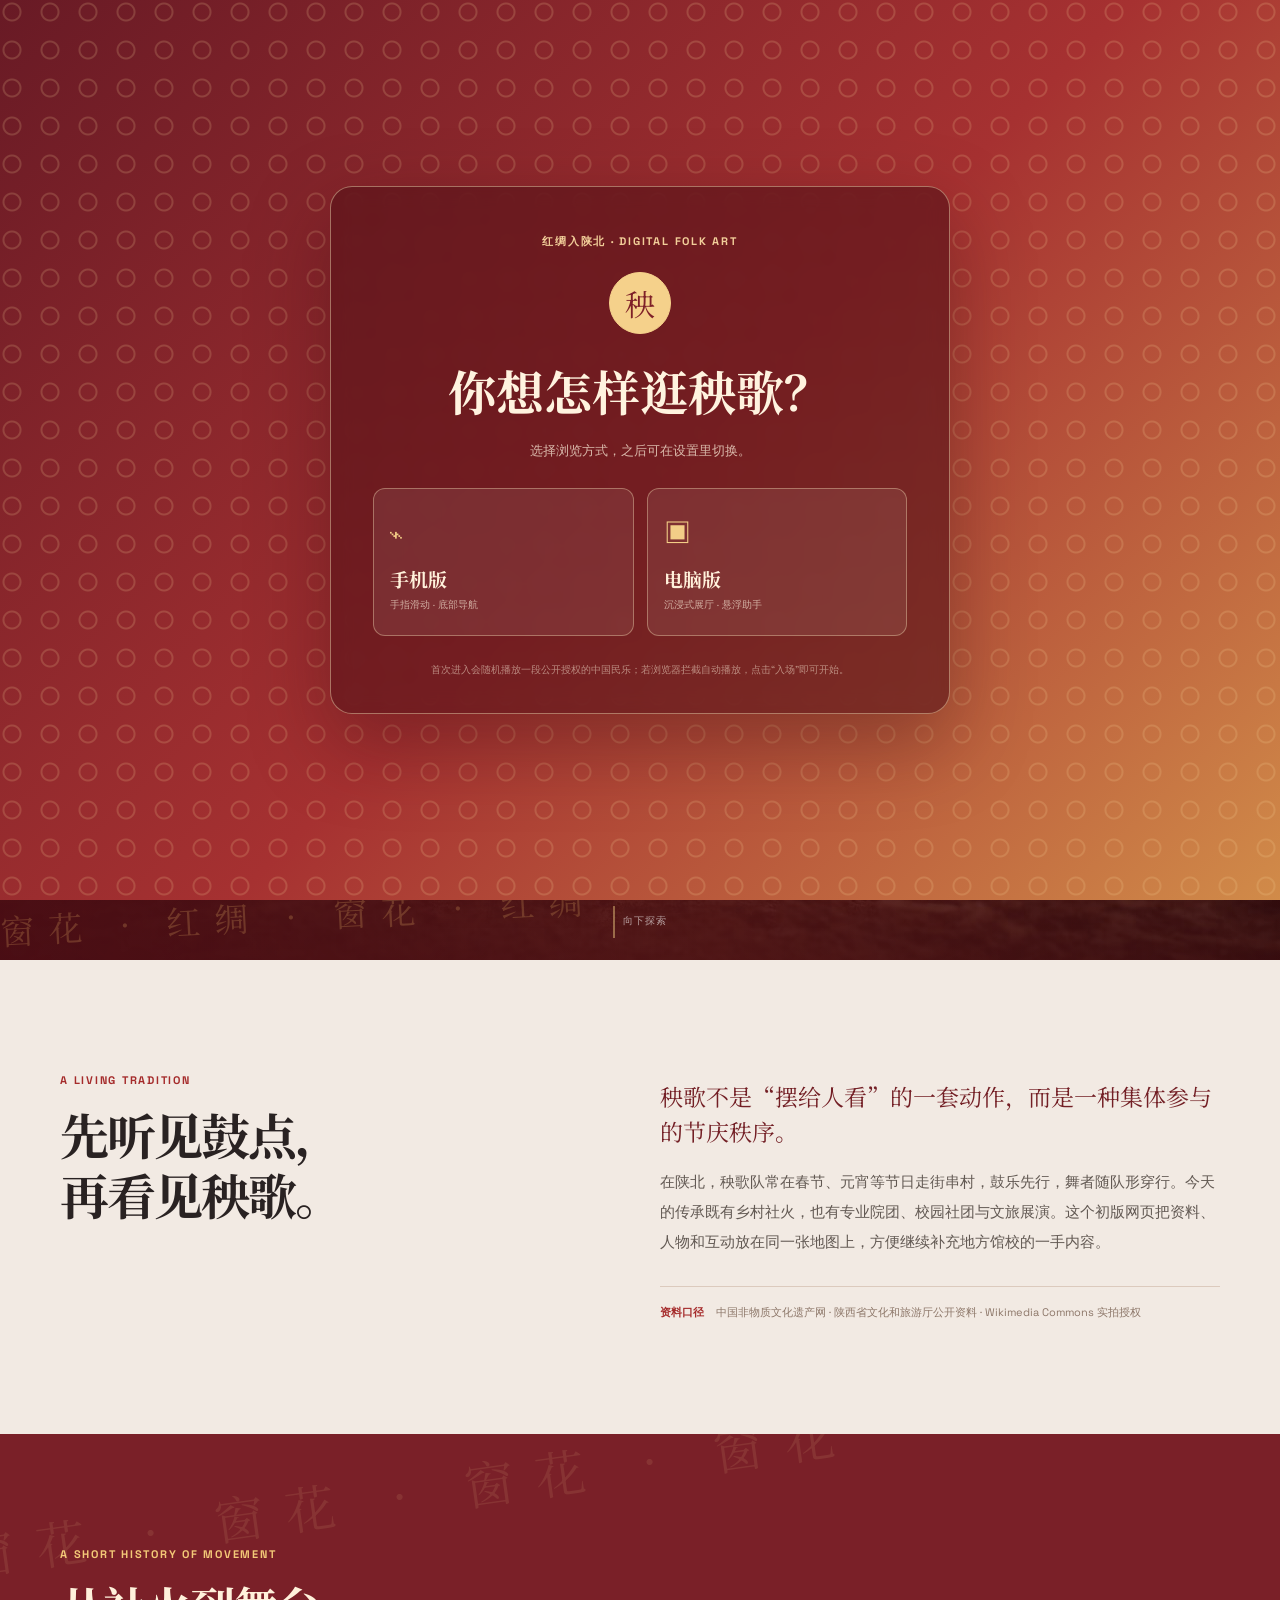
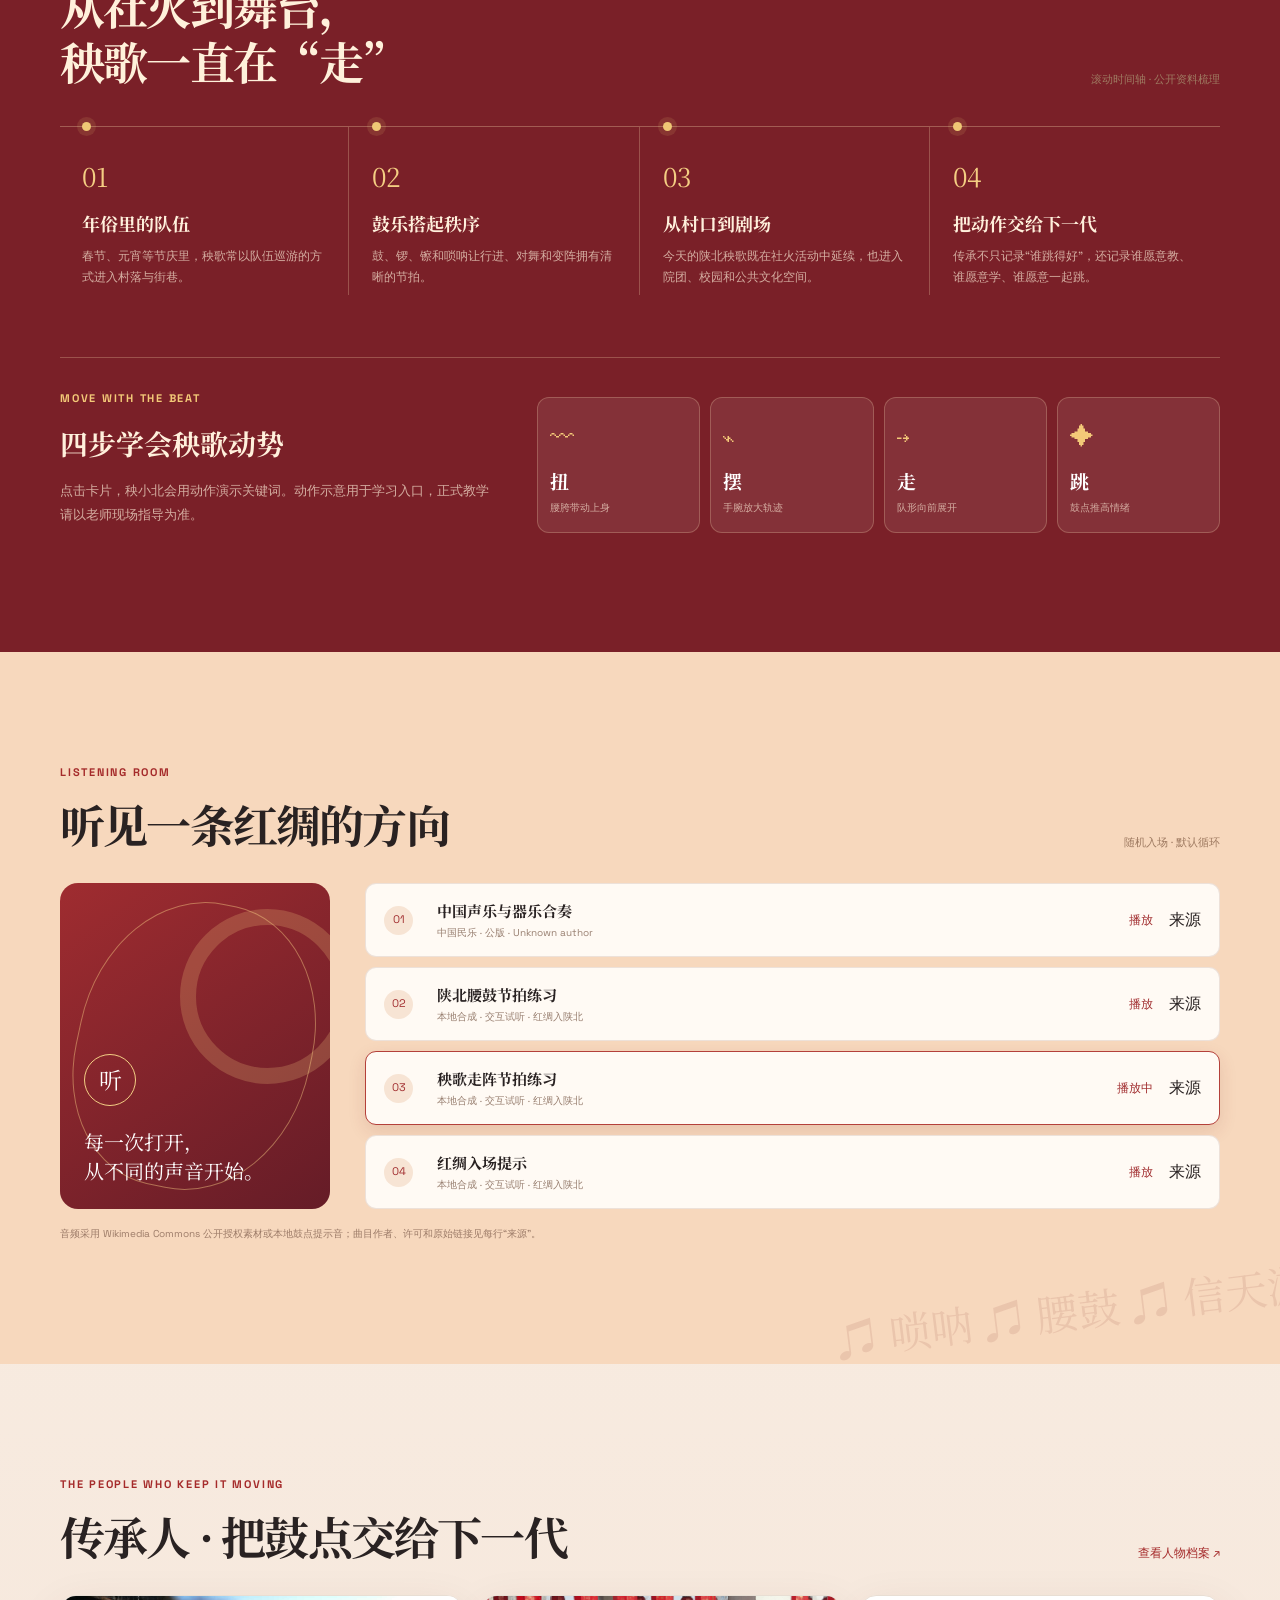
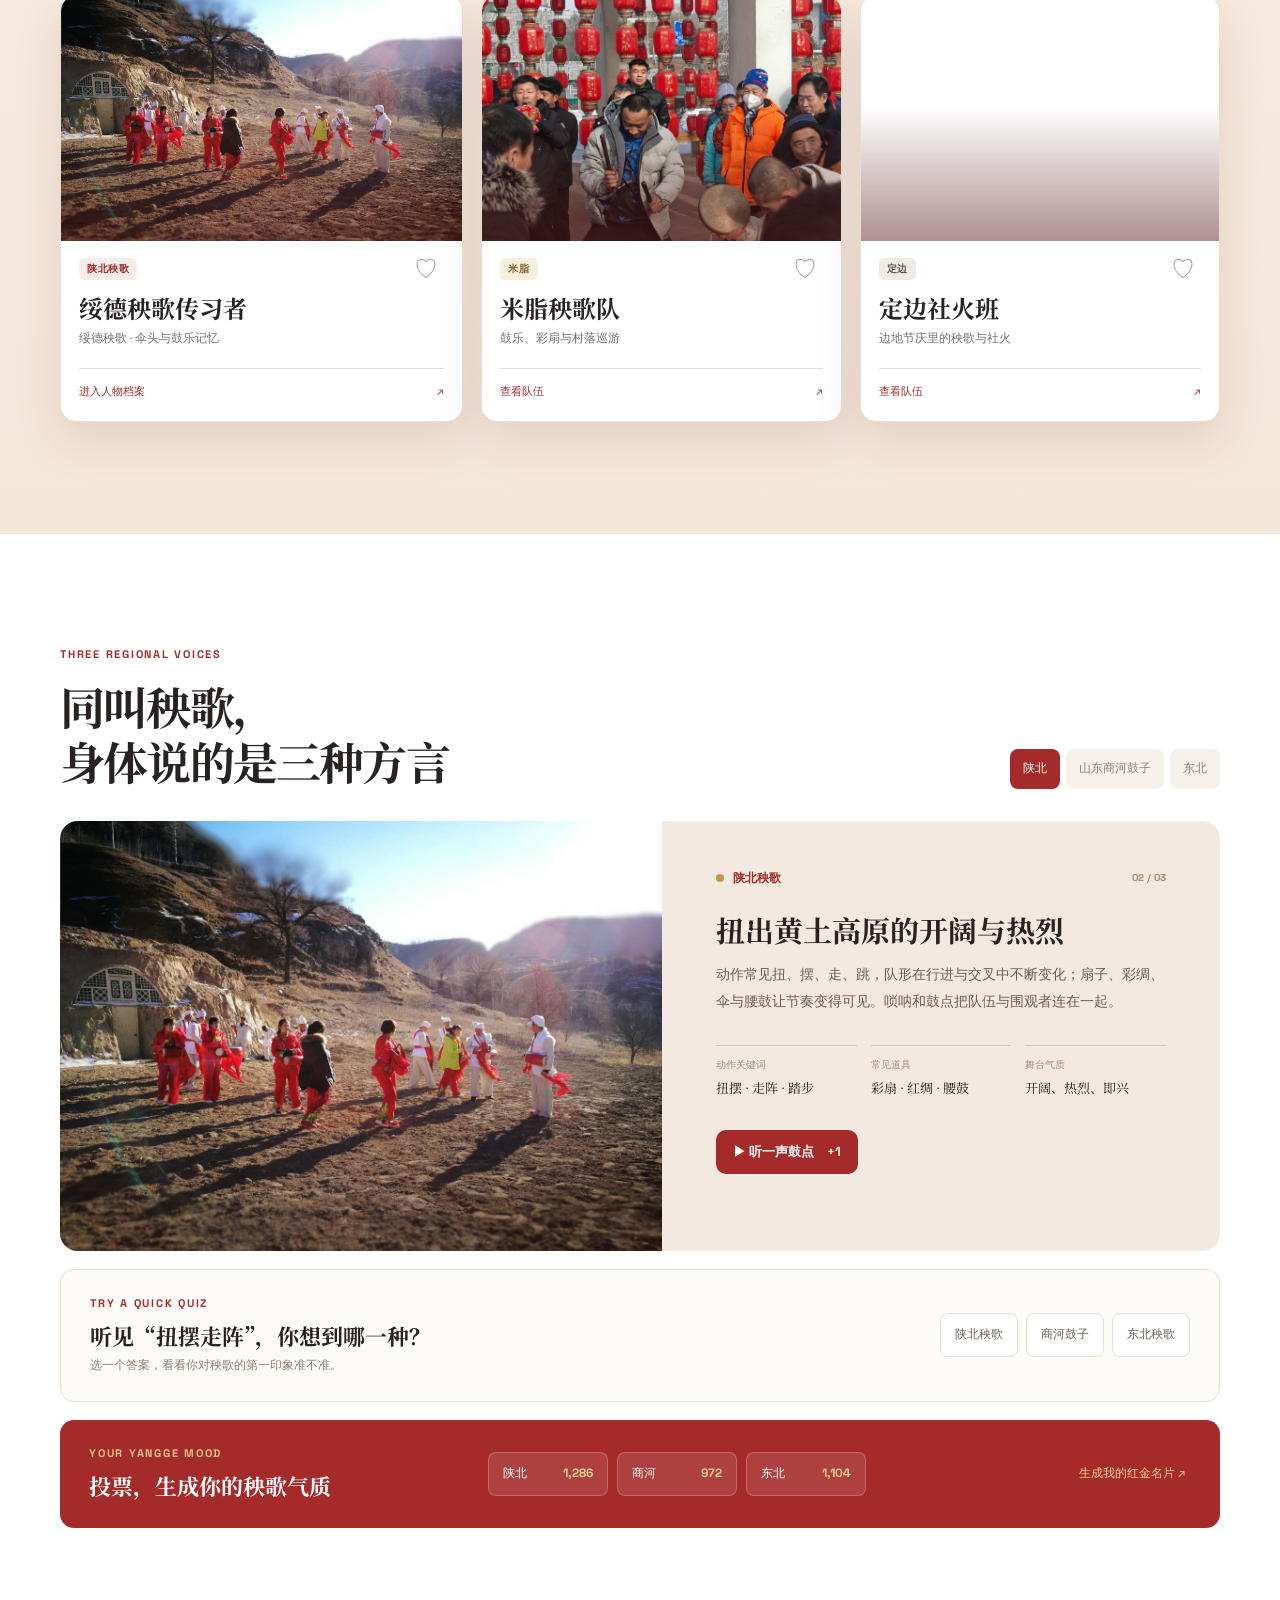
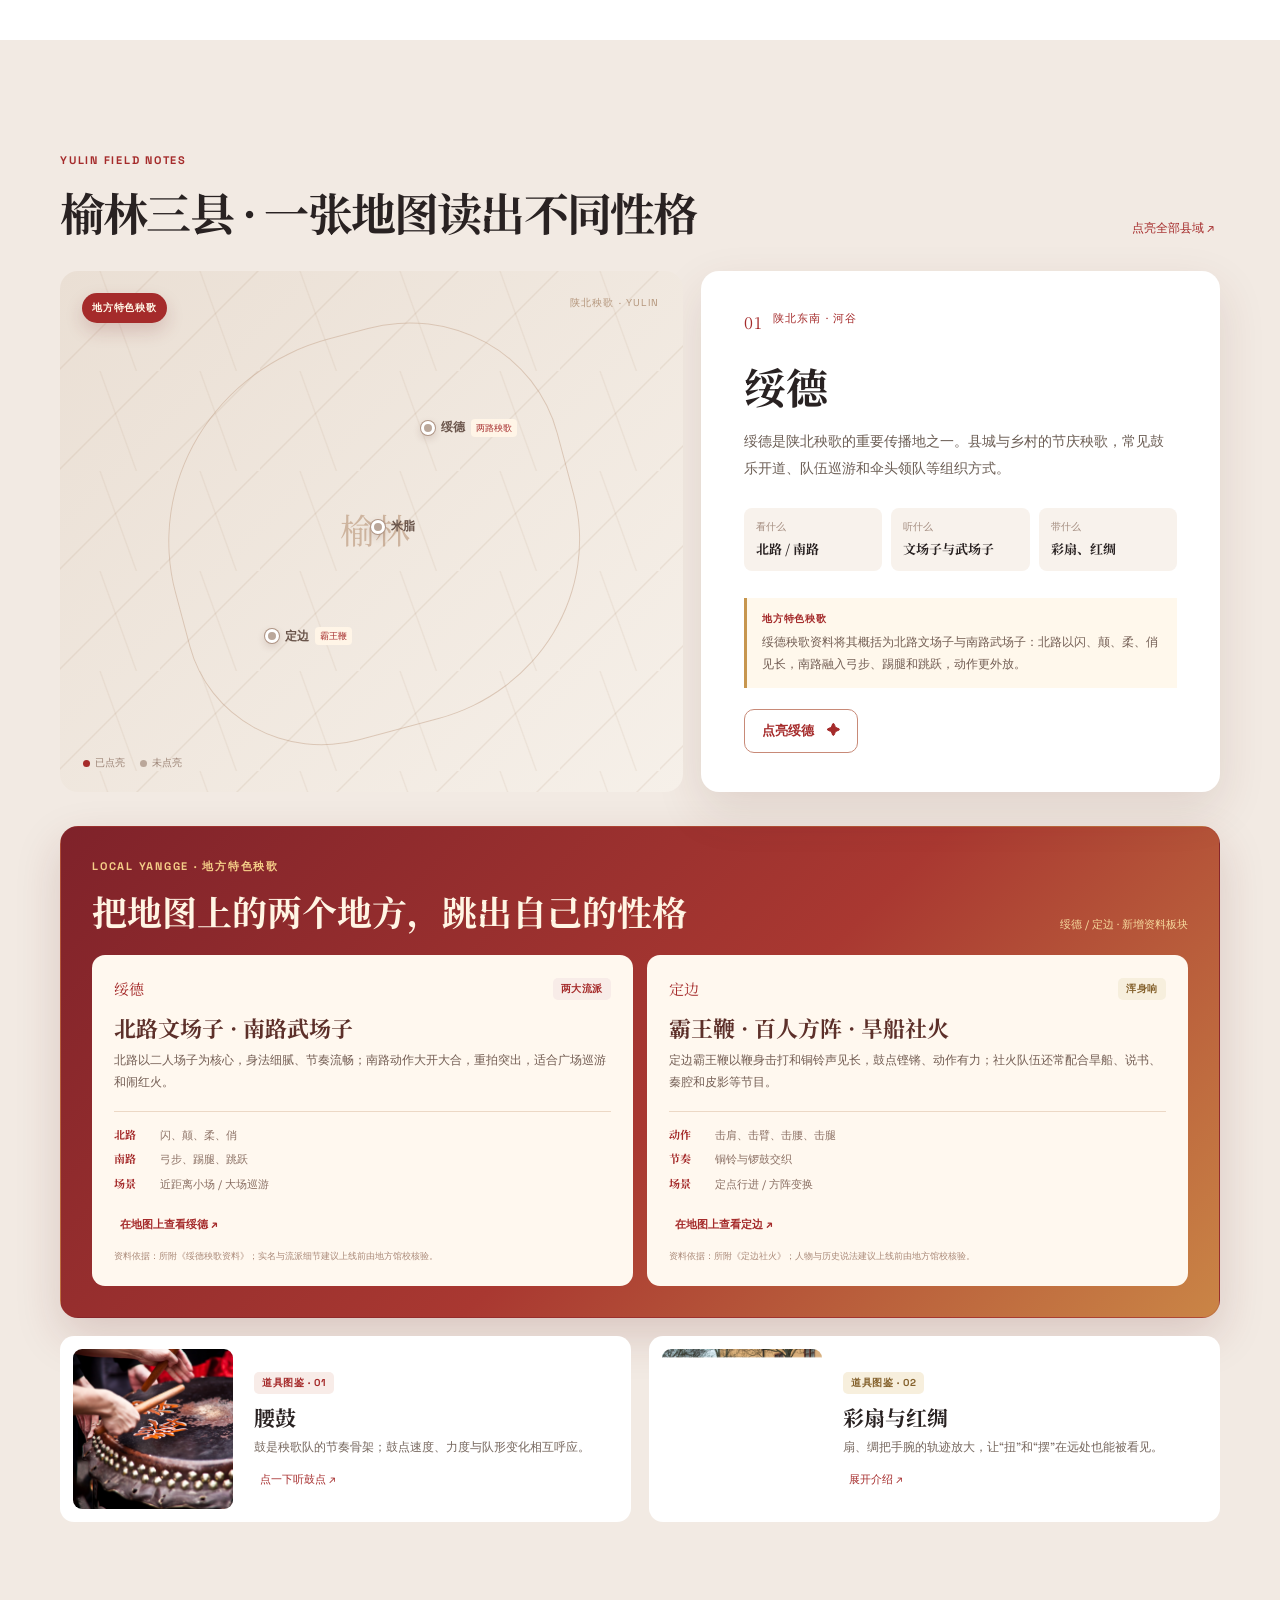
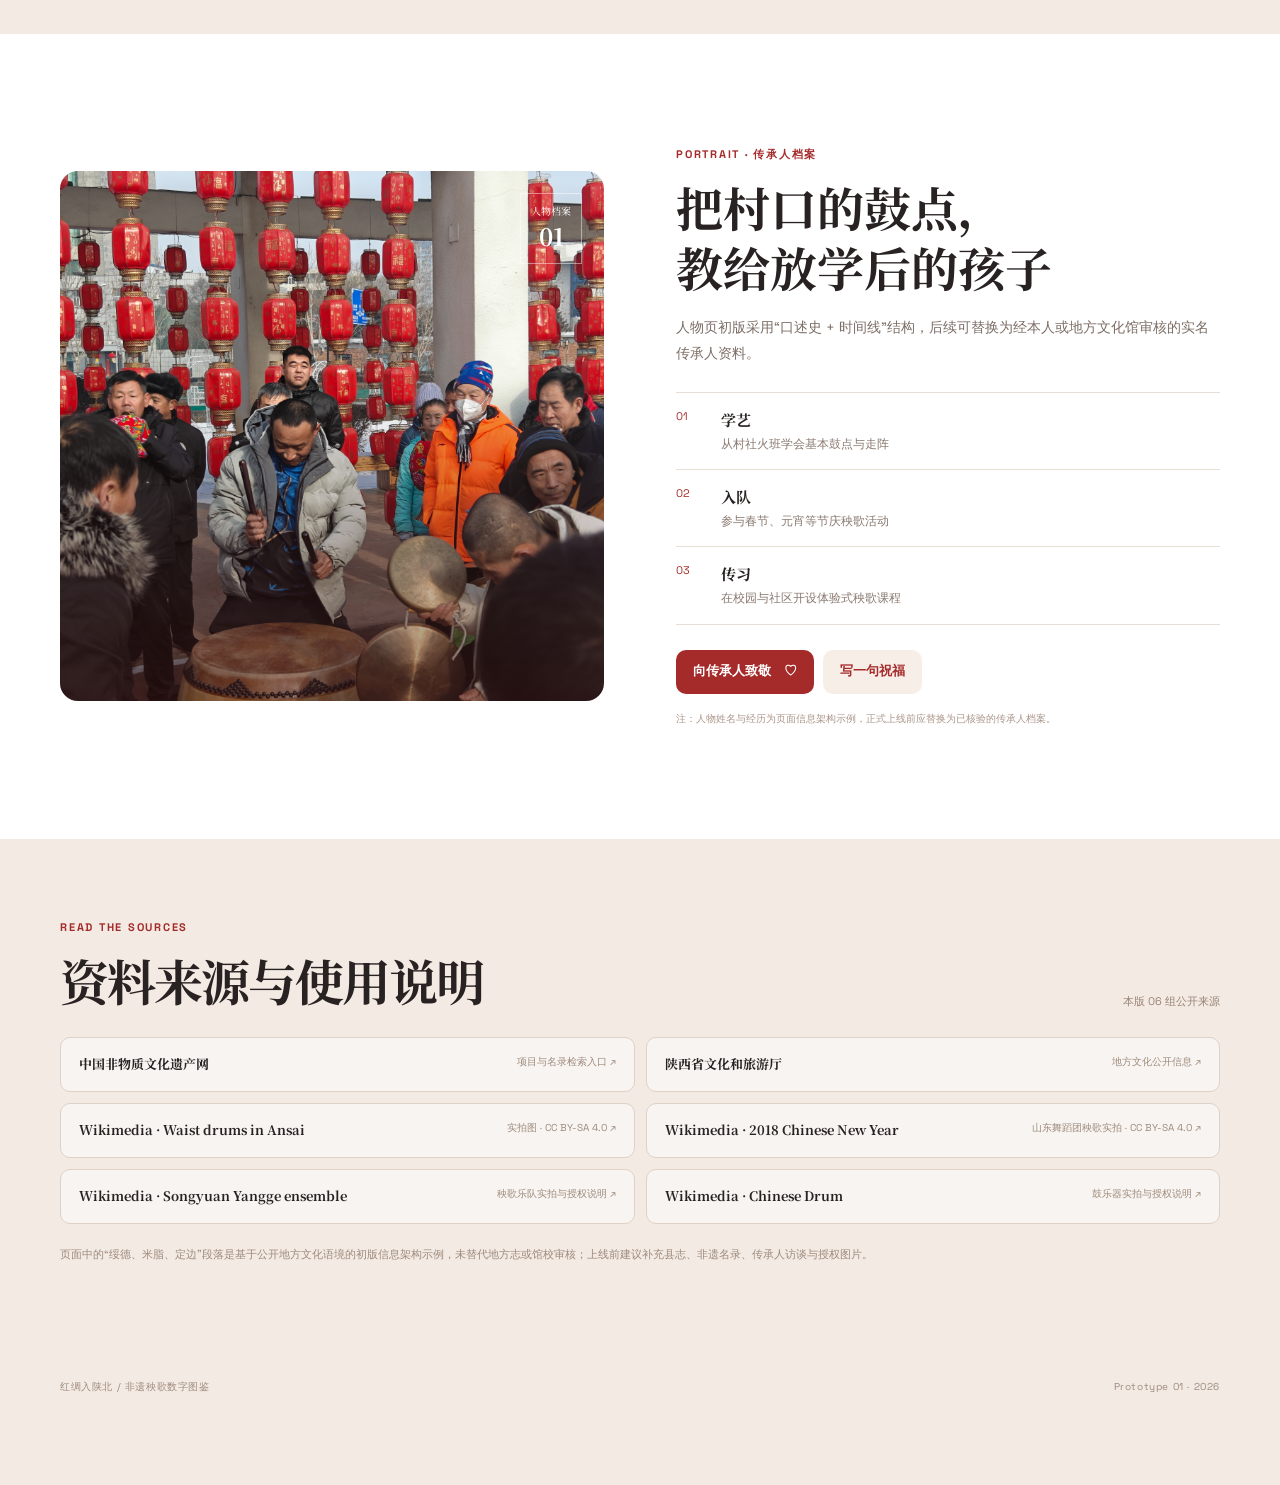
==== commit b8221763: "Add regional yangge profiles for Suide and Dingbian" ====
--- a/index.html
+++ b/index.html
@@ -163,14 +163,35 @@
         <div class="atlas-layout">
           <div class="map-card">
             <div class="map-lines"></div>
-            <div class="map-label yulin">榆林</div><button class="map-pin pin-sd" data-county="suid" type="button"><i></i><span>绥德</span></button><button class="map-pin pin-mz" data-county="mizhi" type="button"><i></i><span>米脂</span></button><button class="map-pin pin-db" data-county="dingbian" type="button"><i></i><span>定边</span></button>
+            <div class="map-label yulin">榆林</div><div class="map-feature-badge">地方特色秧歌</div><button class="map-pin pin-sd" data-county="suid" type="button" aria-label="查看绥德地方特色秧歌"><i></i><span>绥德</span><em>两路秧歌</em></button><button class="map-pin pin-mz" data-county="mizhi" type="button" aria-label="查看米脂地方特色秧歌"><i></i><span>米脂</span></button><button class="map-pin pin-db" data-county="dingbian" type="button" aria-label="查看定边地方特色秧歌"><i></i><span>定边</span><em>霸王鞭</em></button>
             <div class="map-legend"><span><i class="pin-dot active"></i>已点亮</span><span><i class="pin-dot"></i>未点亮</span></div>
           </div>
           <div class="county-panel" id="countyPanel">
             <div class="county-kicker"><span id="countyNo">01</span><span id="countyTag">陕北东南 · 河谷</span></div>
             <h3 id="countyName">绥德</h3><p id="countyIntro">绥德是陕北秧歌的重要传播地之一。县城与乡村的节庆秧歌，常见鼓乐开道、队伍巡游和伞头领队等组织方式。</p>
-            <div class="county-grid"><div><span>看什么</span><b id="countyLook">队形与伞头</b></div><div><span>听什么</span><b id="countyHear">鼓点与唢呐</b></div><div><span>带什么</span><b id="countyCarry">彩扇、红绸</b></div></div>
+            <div class="county-grid"><div><span>看什么</span><b id="countyLook">队形与伞头</b></div><div><span>听什么</span><b id="countyHear">鼓点与唢呐</b></div><div><span>带什么</span><b id="countyCarry">彩扇、红绸</b></div></div><div class="county-detail"><span>地方特色秧歌</span><p id="countyDetail">北路文场子与南路武场子并存，分别呈现细腻灵动与刚劲外放的风格。</p></div>
             <button class="btn btn-outline" id="lightCounty" type="button">点亮绥德 <span>✦</span></button>
+          </div>
+        </div>
+        <div class="regional-yangge" id="regionalYangge">
+          <div class="regional-head"><div><p class="kicker">LOCAL YANGGE · 地方特色秧歌</p><h3>把地图上的两个地方，跳出自己的性格</h3></div><span>绥德 / 定边 · 新增资料板块</span></div>
+          <div class="regional-grid">
+            <article class="regional-card regional-sd">
+              <div class="regional-card-top"><span class="regional-place">绥德</span><span class="tag red">两大流派</span></div>
+              <h4>北路文场子 · 南路武场子</h4>
+              <p>北路以二人场子为核心，身法细腻、节奏流畅；南路动作大开大合，重拍突出，适合广场巡游和闹红火。</p>
+              <div class="regional-facts"><span><b>北路</b>闪、颠、柔、俏</span><span><b>南路</b>弓步、踢腿、跳跃</span><span><b>场景</b>近距离小场 / 大场巡游</span></div>
+              <button class="regional-link" data-regional="suid" type="button">在地图上查看绥德 ↗</button>
+              <small class="regional-source">资料依据：所附《绥德秧歌资料》；实名与流派细节建议上线前由地方馆校核验。</small>
+            </article>
+            <article class="regional-card regional-db">
+              <div class="regional-card-top"><span class="regional-place">定边</span><span class="tag gold">浑身响</span></div>
+              <h4>霸王鞭 · 百人方阵 · 旱船社火</h4>
+              <p>定边霸王鞭以鞭身击打和铜铃声见长，鼓点铿锵、动作有力；社火队伍还常配合旱船、说书、秦腔和皮影等节目。</p>
+              <div class="regional-facts"><span><b>动作</b>击肩、击臂、击腰、击腿</span><span><b>节奏</b>铜铃与锣鼓交织</span><span><b>场景</b>定点行进 / 方阵变换</span></div>
+              <button class="regional-link" data-regional="dingbian" type="button">在地图上查看定边 ↗</button>
+              <small class="regional-source">资料依据：所附《定边社火》；人物与历史说法建议上线前由地方馆校核验。</small>
+            </article>
           </div>
         </div>
         <div class="artifact-grid">
--- a/styles.css
+++ b/styles.css
@@ -15,3 +15,11 @@
 body.reduce-motion *,body.reduce-motion *:before,body.reduce-motion *:after{animation-duration:.001ms!important;animation-iteration-count:1!important;transition-duration:.001ms!important;scroll-behavior:auto!important}
 @media(max-width:900px){.history-line{grid-template-columns:1fr 1fr}.movement-lab{grid-template-columns:1fr;gap:22px}.music-layout{grid-template-columns:1fr}.music-cover{min-height:210px}.assistant-orb{display:none}.mobile-assistant{position:relative;z-index:2;display:grid;place-items:center;width:51px;height:51px;margin-top:-24px;border:4px solid #fff;border-radius:50%;color:#fff;background:#b43a36;box-shadow:0 6px 17px rgba(83,20,22,.24)}.mobile-assistant span{font-size:28px;line-height:22px}.mobile-assistant small{position:absolute;bottom:-17px;color:#8a282e;font-size:9px;white-space:nowrap}.assistant-panel{top:auto;right:0;bottom:0;width:100%;height:min(720px,calc(100vh - 62px));border-radius:18px 18px 0 0;transform:translateY(24px)}.assistant-panel.is-open{transform:translateY(0)}.music-dock{bottom:70px}.entry-audio{bottom:139px}.avatar-workspace{grid-template-columns:210px 1fr}.avatar-preview{width:210px;height:210px}}
 @media(max-width:560px){.gate-card{padding:35px 21px 27px}.gate-options{grid-template-columns:1fr}.gate-option{display:grid;grid-template-columns:35px 1fr;column-gap:9px;align-items:center;padding:15px}.gate-icon{grid-row:span 2}.gate-option b{margin:0}.gate-option small{margin:0}.history-line{grid-template-columns:1fr}.history-line article{border-right:0;border-bottom:1px solid rgba(255,230,183,.2);padding-left:16px}.history-line article:before{left:0}.move-cards{grid-template-columns:1fr 1fr}.music-cover{min-height:180px}.track-row{grid-template-columns:30px 1fr auto;padding:12px}.track-row strong{font-size:13px}.track-row small{font-size:9px}.assistant-panel{height:calc(100vh - 62px)}.avatar-card{padding:25px 19px}.avatar-workspace{grid-template-columns:1fr;justify-items:center}.avatar-preview{width:230px;height:230px}.avatar-controls{width:100%}.mobile-assistant{width:49px;height:49px}.music-dock{bottom:69px}.entry-audio{bottom:135px}}
+
+/* 地方特色秧歌：绥德与定边资料入口 */
+.map-feature-badge{position:absolute;left:22px;top:22px;padding:7px 10px;border-radius:999px;color:#fff8e7;background:var(--red);font-size:10px;font-weight:700;letter-spacing:.08em;box-shadow:0 8px 18px rgba(122,31,37,.18)}
+.map-pin span{font-weight:700}.map-pin em{padding:2px 5px;border-radius:4px;color:var(--red);background:#fff5e7;font-size:9px;font-style:normal;white-space:nowrap}.map-pin:hover em,.map-pin.is-lit em{background:var(--gold-light);color:var(--red-deep)}
+.county-detail{margin:0 0 21px;padding:13px 15px;border-left:3px solid var(--gold);background:#fff8ec}.county-detail span{display:block;color:var(--red);font-size:10px;font-weight:700;letter-spacing:.08em}.county-detail p{margin:5px 0 0;color:#735e54;font-size:12px;line-height:1.8}
+.regional-yangge{margin-top:34px;padding:31px;border:1px solid rgba(157,52,47,.22);border-radius:18px;background:linear-gradient(135deg,#7f222a,#a93831 54%,#ca8546);color:#fff5e4;box-shadow:0 18px 45px rgba(100,29,27,.17)}.regional-head{display:flex;justify-content:space-between;align-items:end;gap:22px;margin-bottom:21px}.regional-head .kicker{color:#f4cd87}.regional-head h3{margin:0;font-family:var(--serif);font-size:clamp(24px,3vw,35px);line-height:1.25}.regional-head>span{color:#f6d99d;font-size:11px;white-space:nowrap}.regional-grid{display:grid;grid-template-columns:1fr 1fr;gap:14px}.regional-card{padding:22px;border-radius:13px;color:#5d302a;background:#fff8ef}.regional-card-top{display:flex;justify-content:space-between;align-items:center;gap:10px}.regional-place{font-family:var(--serif);font-size:15px;color:var(--red)}.regional-card h4{margin:12px 0 7px;font-family:var(--serif);font-size:22px;line-height:1.35}.regional-card p{margin:0;color:#735d53;font-size:12px;line-height:1.85}.regional-facts{display:grid;gap:6px;margin:17px 0;padding-top:14px;border-top:1px solid #ecd8c5}.regional-facts span{color:#8b7064;font-size:11px}.regional-facts b{display:inline-block;width:46px;color:var(--red);font-family:var(--serif)}.regional-link{color:var(--red);font-size:11px;font-weight:700}.regional-link:hover{text-decoration:underline}.regional-source{display:block;margin-top:13px;color:#aa8978;font-size:9px;line-height:1.65}
+@media(max-width:900px){.regional-grid{grid-template-columns:1fr}.regional-head{align-items:start;display:block}.regional-head>span{display:block;margin-top:8px}.map-feature-badge{top:16px;left:16px}}
+@media(max-width:560px){.map-pin em{display:none}.regional-yangge{margin-top:25px;padding:20px 17px}.regional-card{padding:18px}.regional-card h4{font-size:19px}.regional-facts{margin-top:14px}.map-feature-badge{font-size:9px}}
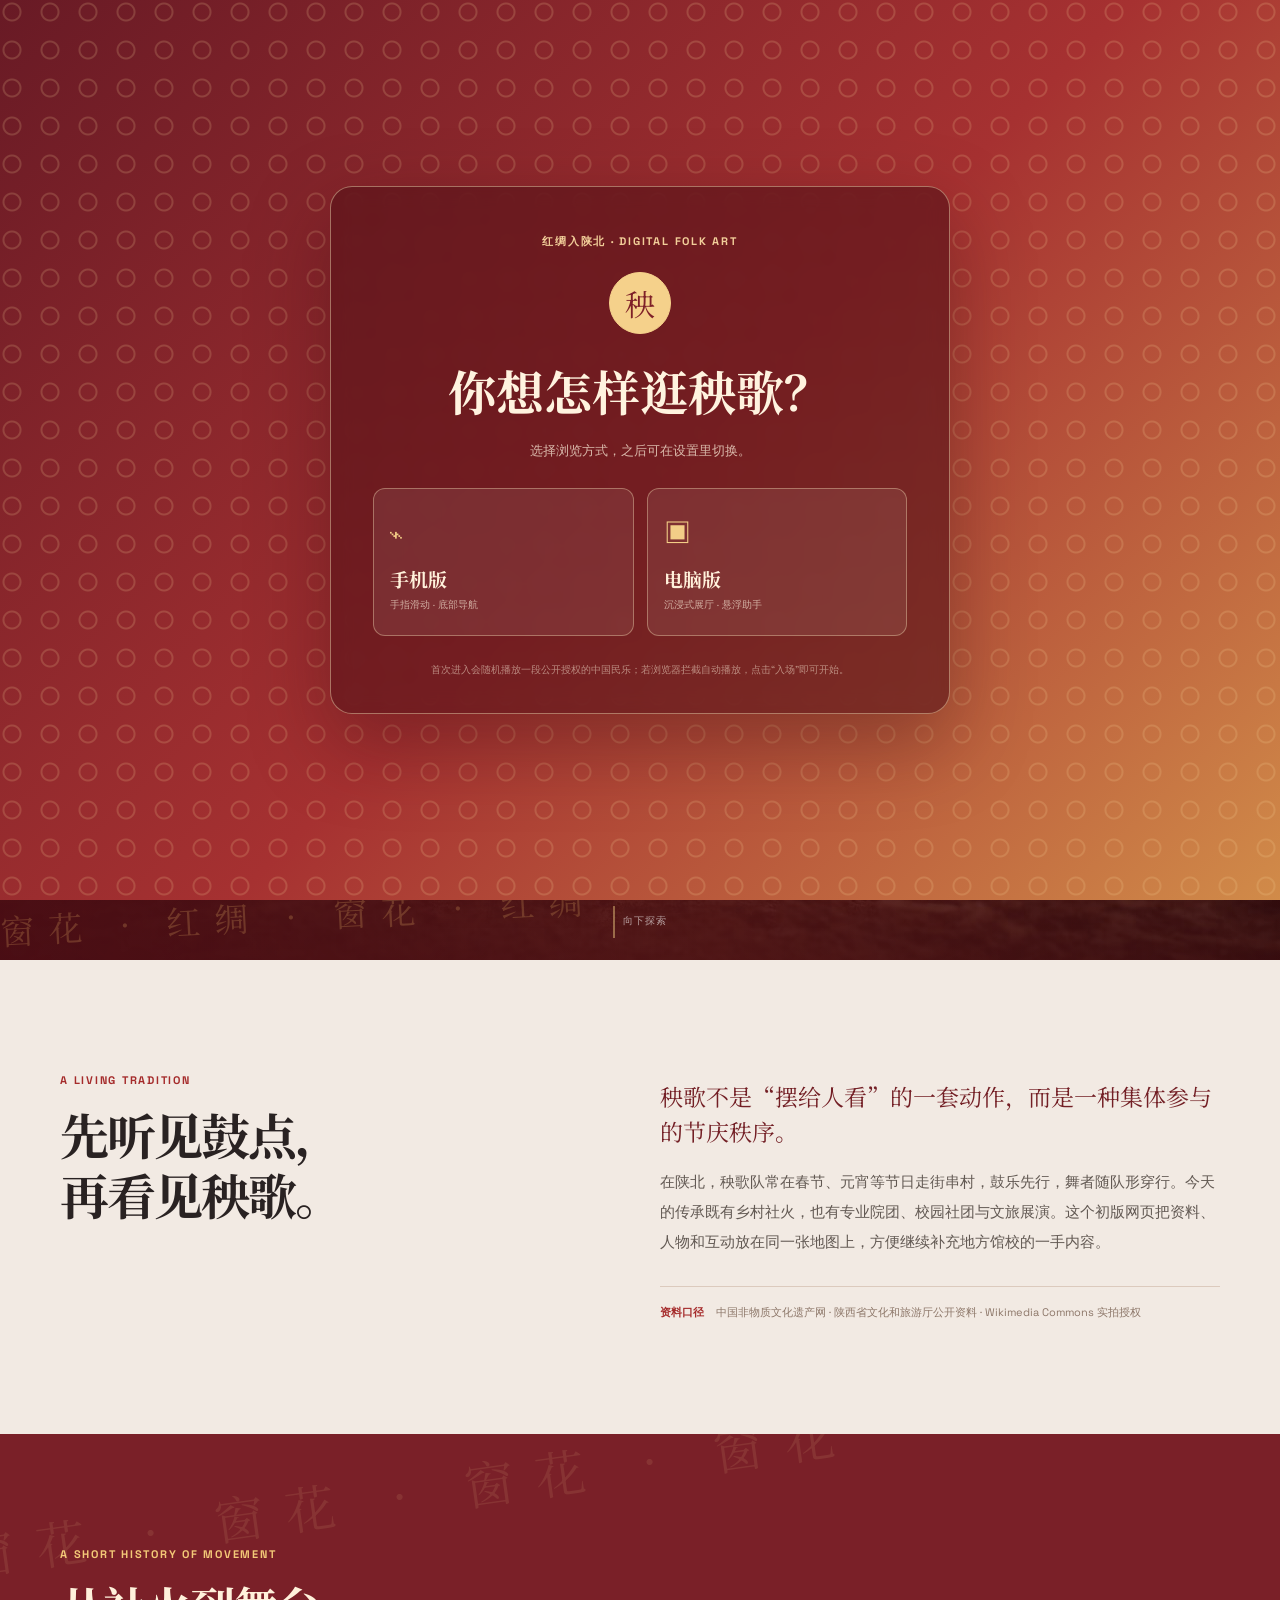
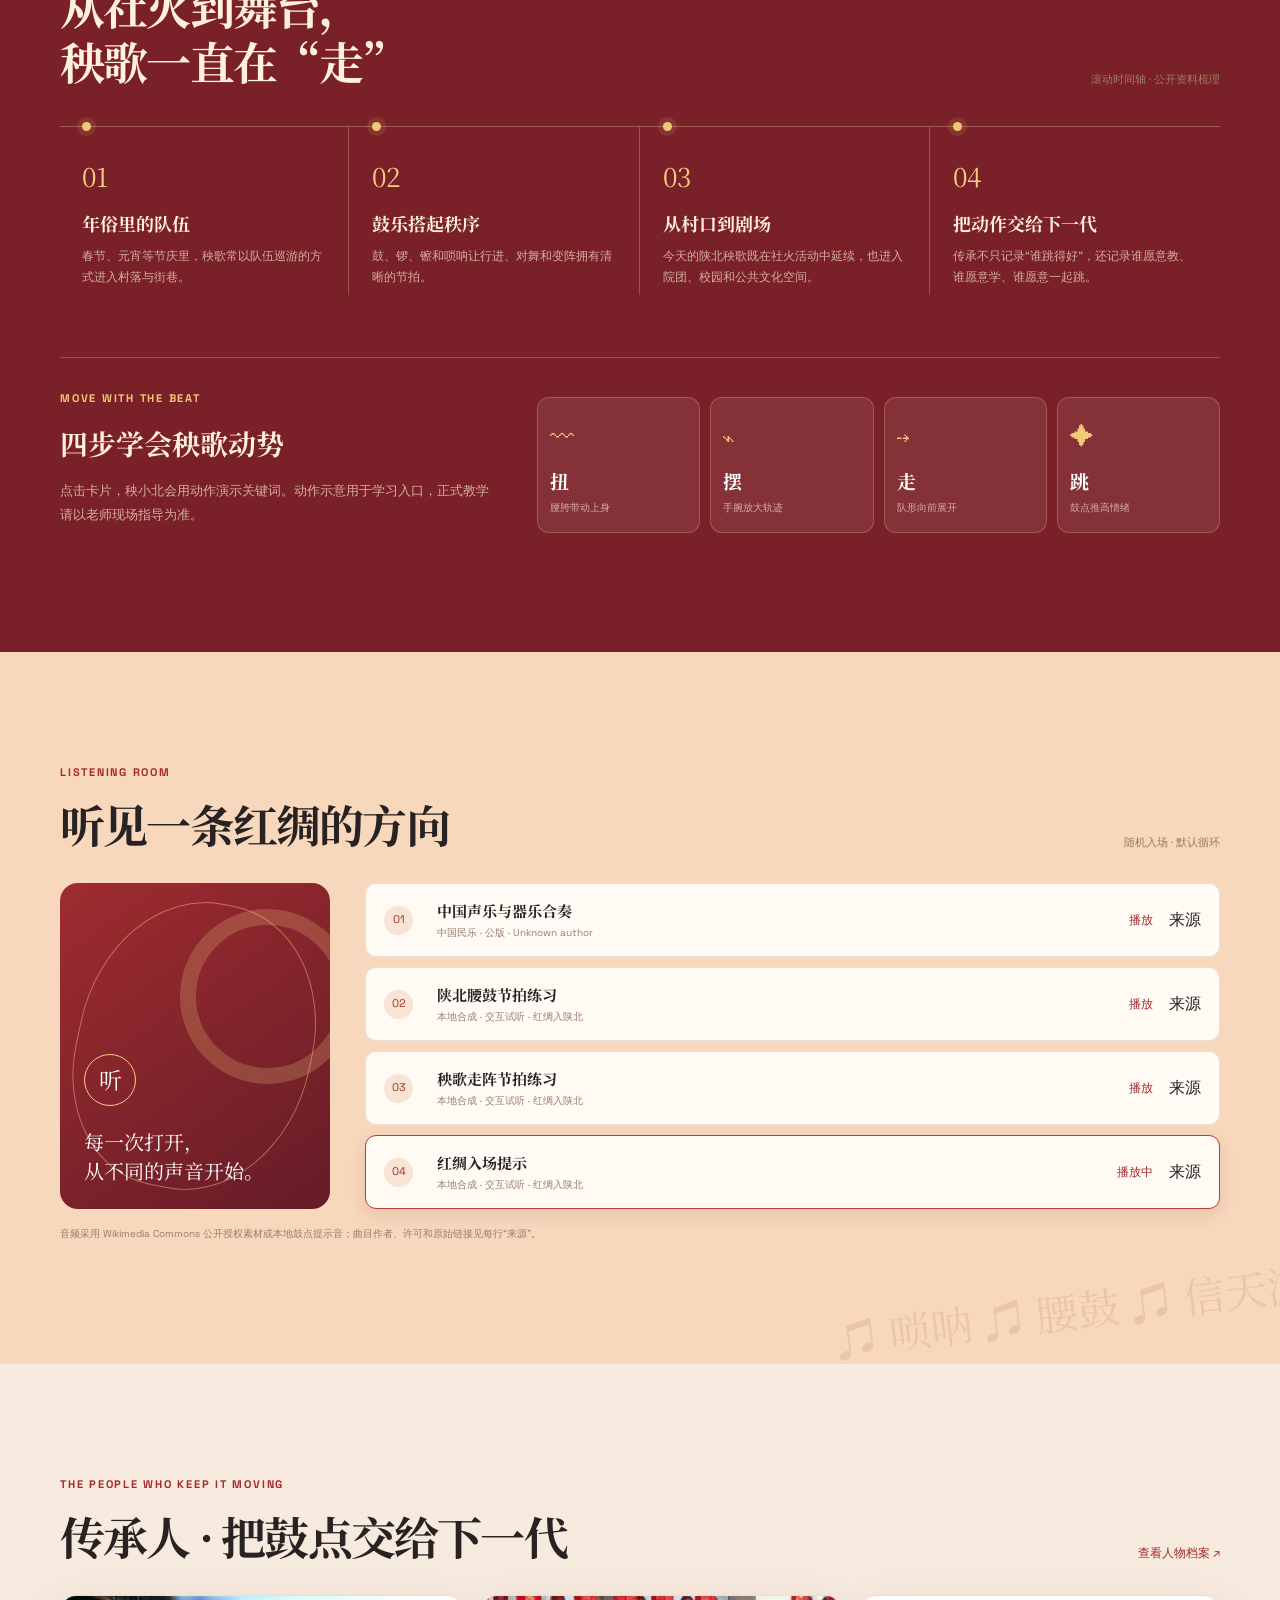
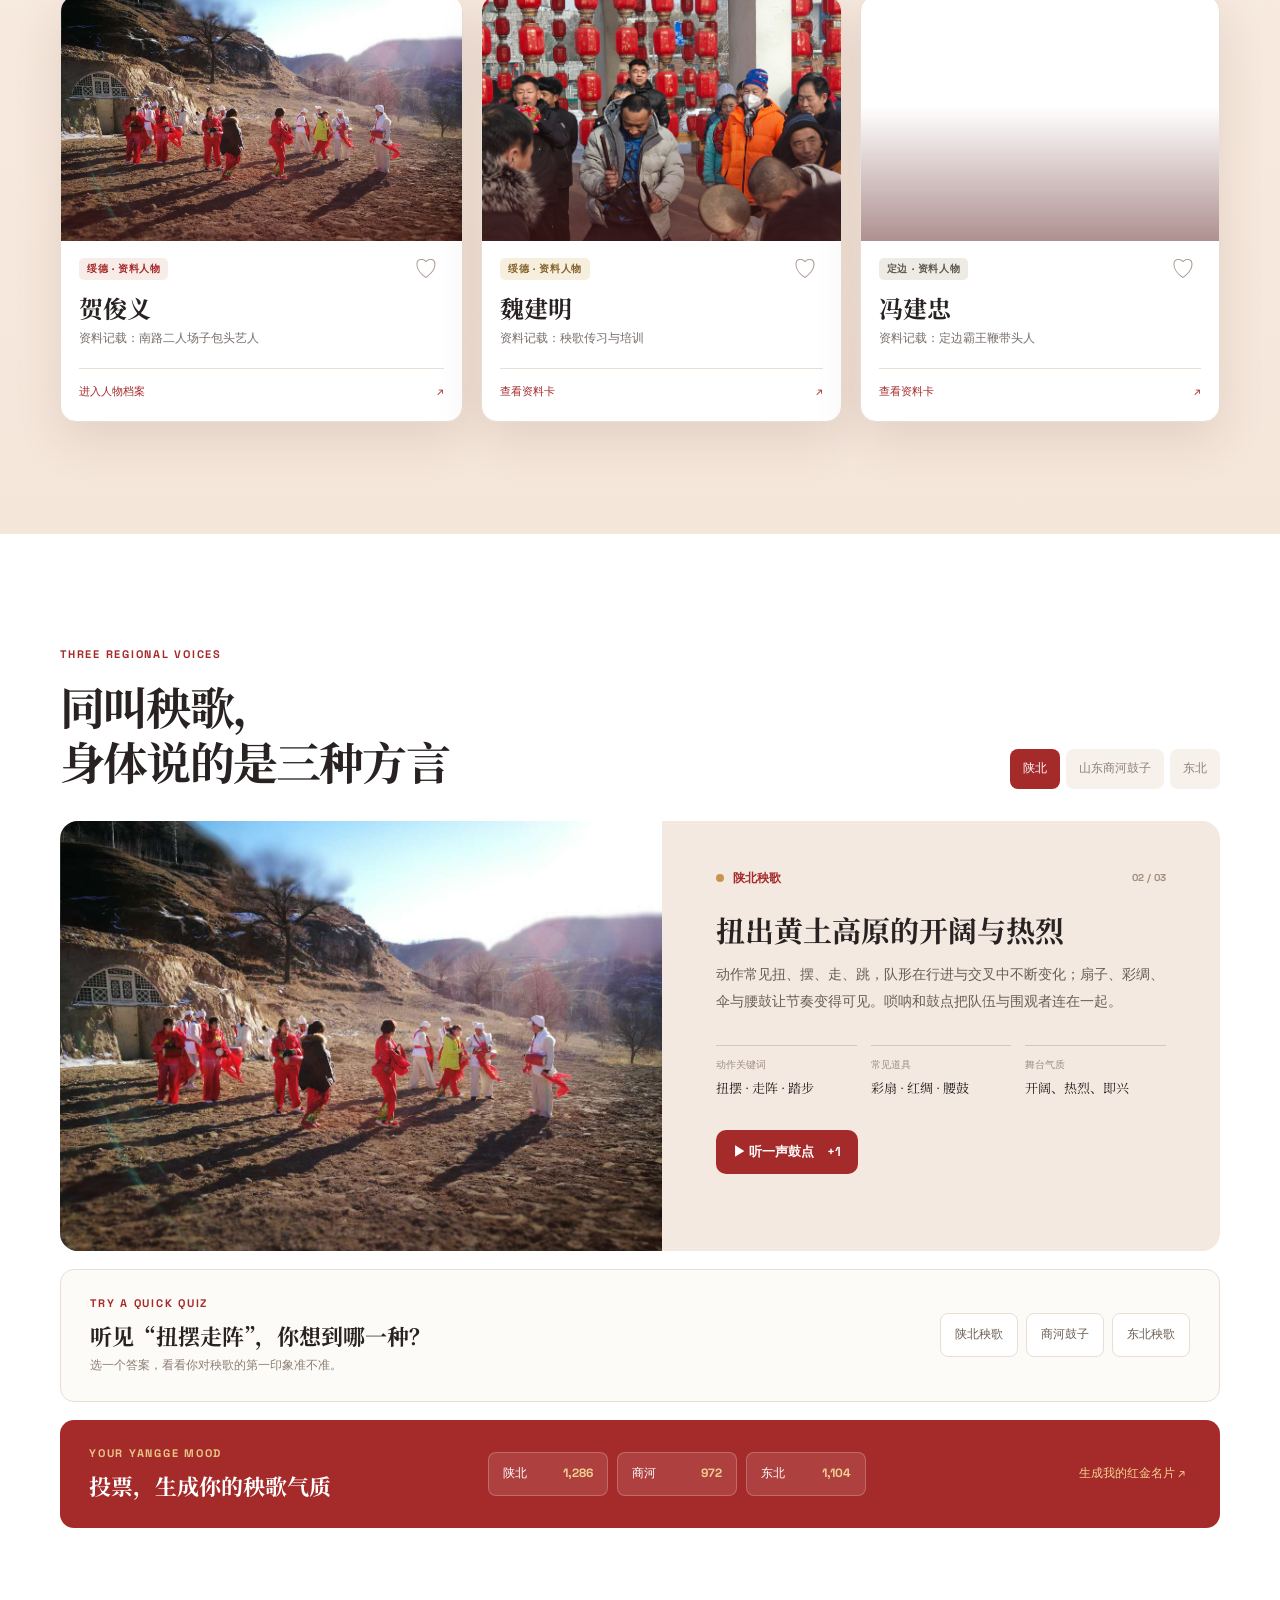
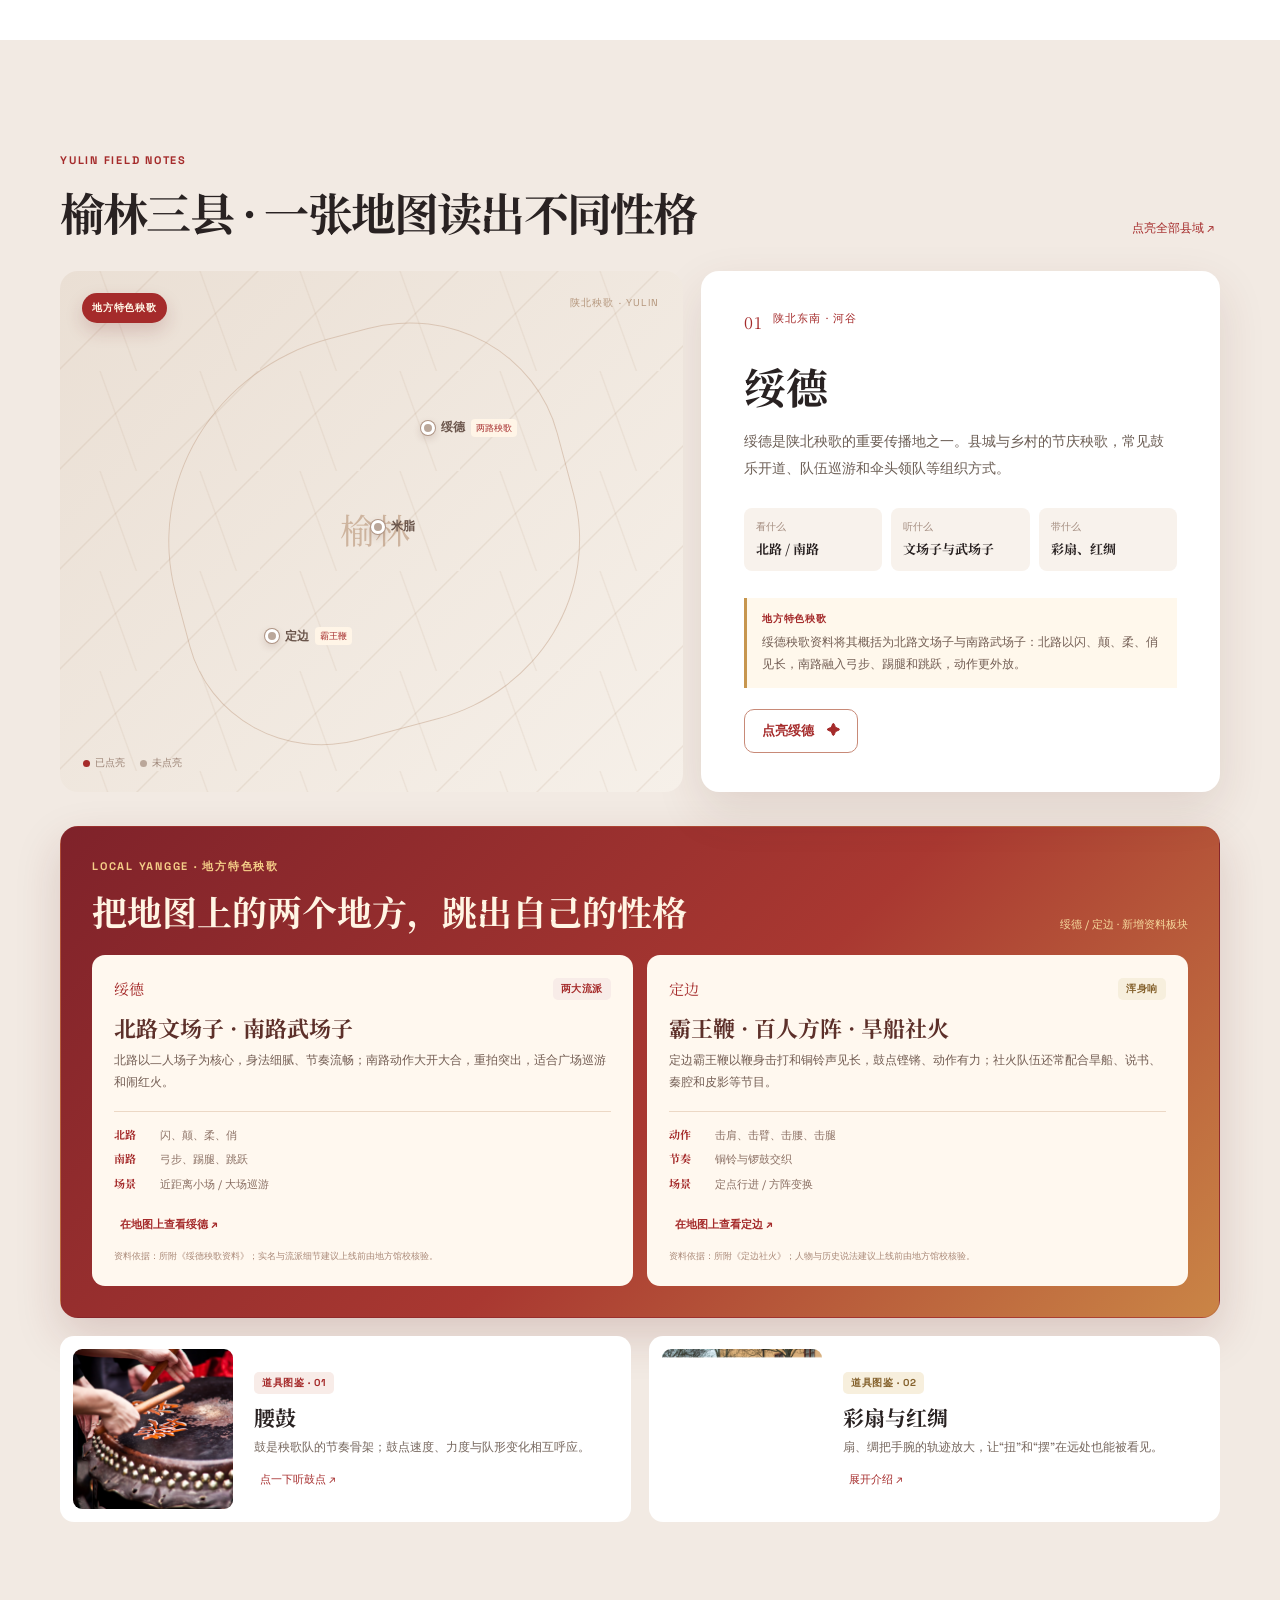
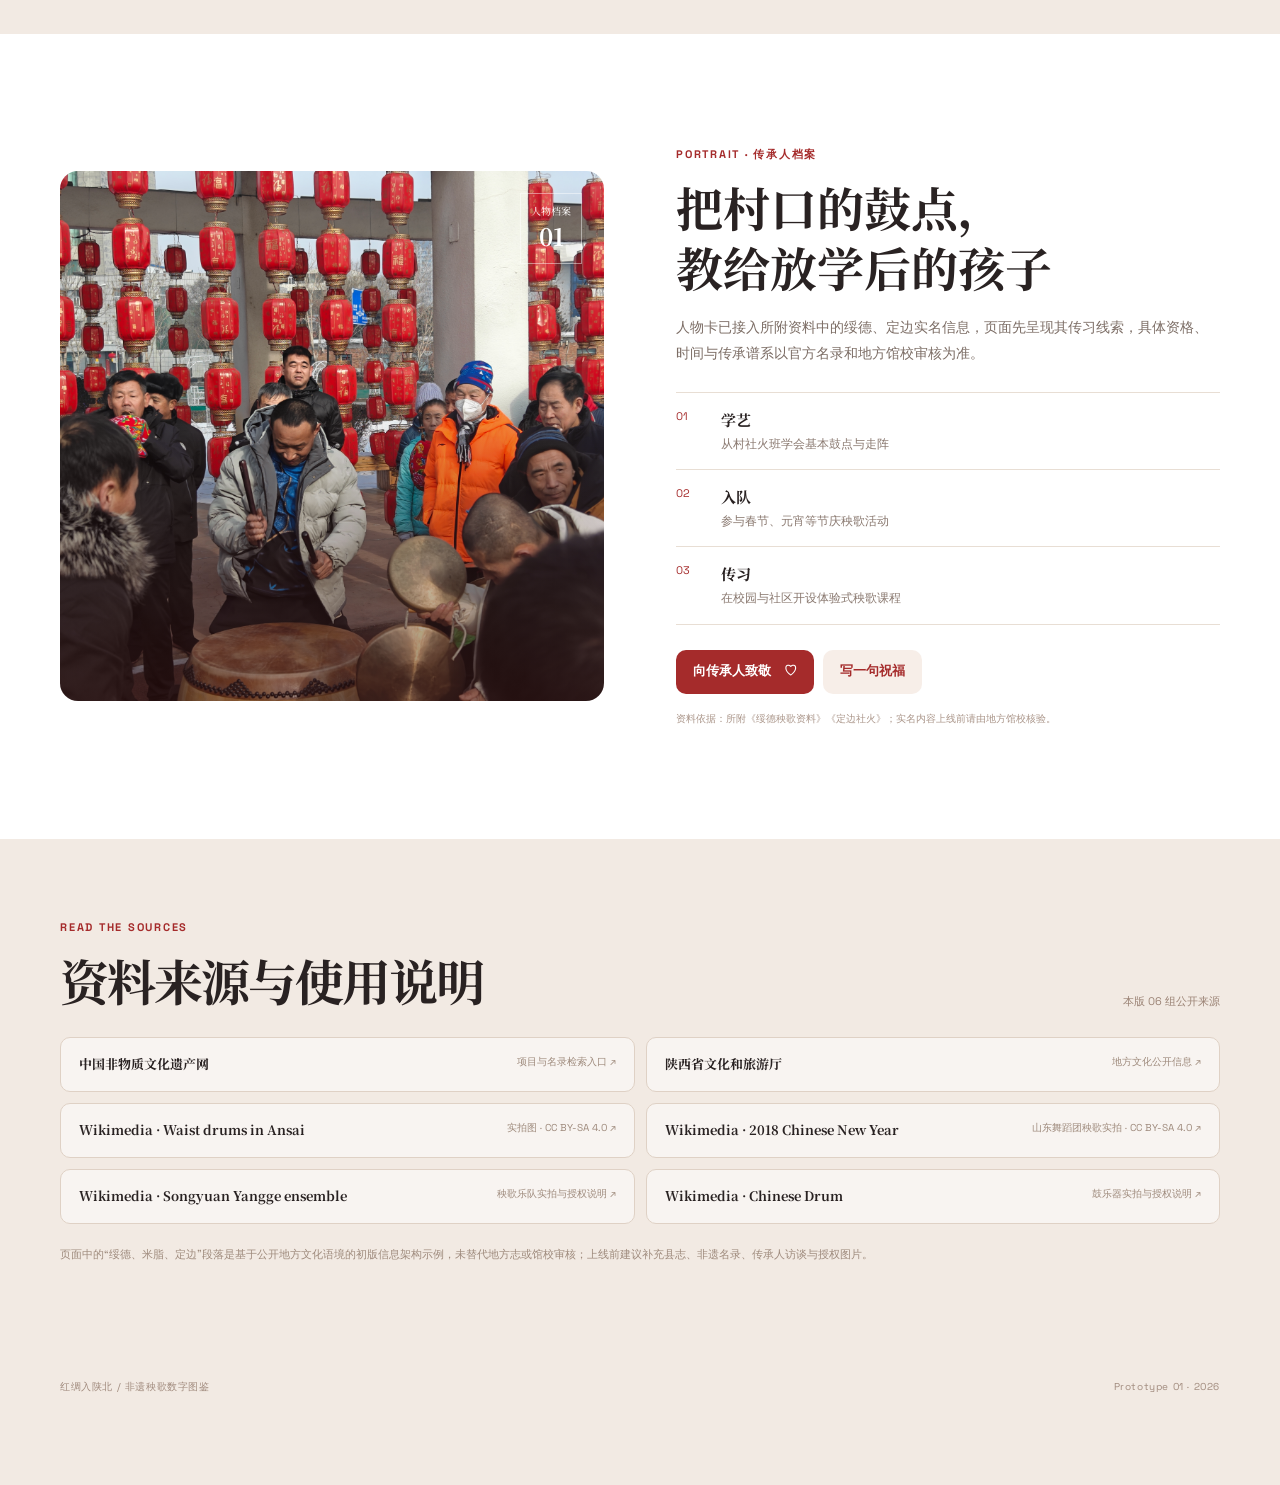
==== commit b00499c0: "Add sourced inheritor cards for regional yangge" ====
--- a/index.html
+++ b/index.html
@@ -103,23 +103,23 @@
           <a href="#legacy-detail" class="text-link">查看人物档案 ↗</a>
         </div>
         <div class="people-row">
-          <article class="person-card featured-person" data-person="绥德秧歌传习者">
+          <article class="person-card featured-person" data-person="贺俊义">
             <div class="person-image person-one"></div>
-            <div class="person-meta"><span class="tag red">陕北秧歌</span><button class="follow" type="button" aria-label="关注刘普义">♡</button></div>
-            <h3>绥德秧歌传习者</h3><p>绥德秧歌 · 伞头与鼓乐记忆</p>
+            <div class="person-meta"><span class="tag red">绥德 · 资料人物</span><button class="follow" type="button" aria-label="关注贺俊义">♡</button></div>
+            <h3>贺俊义</h3><p>资料记载：南路二人场子包头艺人</p>
             <div class="card-arrow">进入人物档案 <span>↗</span></div>
           </article>
-          <article class="person-card" data-person="米脂秧歌队">
+          <article class="person-card" data-person="魏建明">
             <div class="person-image person-two"></div>
-            <div class="person-meta"><span class="tag gold">米脂</span><button class="follow" type="button" aria-label="关注米脂秧歌队">♡</button></div>
-            <h3>米脂秧歌队</h3><p>鼓乐、彩扇与村落巡游</p>
-            <div class="card-arrow">查看队伍 <span>↗</span></div>
+            <div class="person-meta"><span class="tag gold">绥德 · 资料人物</span><button class="follow" type="button" aria-label="关注魏建明">♡</button></div>
+            <h3>魏建明</h3><p>资料记载：秧歌传习与培训</p>
+            <div class="card-arrow">查看资料卡 <span>↗</span></div>
           </article>
-          <article class="person-card" data-person="定边社火班">
+          <article class="person-card" data-person="冯建忠">
             <div class="person-image person-three"></div>
-            <div class="person-meta"><span class="tag ink">定边</span><button class="follow" type="button" aria-label="关注定边社火班">♡</button></div>
-            <h3>定边社火班</h3><p>边地节庆里的秧歌与社火</p>
-            <div class="card-arrow">查看队伍 <span>↗</span></div>
+            <div class="person-meta"><span class="tag ink">定边 · 资料人物</span><button class="follow" type="button" aria-label="关注冯建忠">♡</button></div>
+            <h3>冯建忠</h3><p>资料记载：定边霸王鞭带头人</p>
+            <div class="card-arrow">查看资料卡 <span>↗</span></div>
           </article>
         </div>
       </div>
@@ -204,7 +204,7 @@
     <section class="legacy-detail section-pad" id="legacy-detail">
       <div class="container detail-grid">
         <div class="detail-photo"><div class="detail-stamp">人物档案<br><b>01</b></div></div>
-        <div class="detail-copy"><p class="kicker">PORTRAIT · 传承人档案</p><h2>把村口的鼓点，<br>教给放学后的孩子</h2><p class="lead">人物页初版采用“口述史 + 时间线”结构，后续可替换为经本人或地方文化馆审核的实名传承人资料。</p><div class="timeline"><div><span>01</span><p><b>学艺</b><small>从村社火班学会基本鼓点与走阵</small></p></div><div><span>02</span><p><b>入队</b><small>参与春节、元宵等节庆秧歌活动</small></p></div><div><span>03</span><p><b>传习</b><small>在校园与社区开设体验式秧歌课程</small></p></div></div><div class="detail-actions"><button class="btn btn-red" id="tributeBtn" type="button">向传承人致敬 <span>♡</span></button><button class="btn btn-soft" id="commentBtn" type="button">写一句祝福</button></div><div class="detail-foot">注：人物姓名与经历为页面信息架构示例，正式上线前应替换为已核验的传承人档案。</div></div>
+        <div class="detail-copy"><p class="kicker">PORTRAIT · 传承人档案</p><h2>把村口的鼓点，<br>教给放学后的孩子</h2><p class="lead">人物卡已接入所附资料中的绥德、定边实名信息，页面先呈现其传习线索，具体资格、时间与传承谱系以官方名录和地方馆校审核为准。</p><div class="timeline"><div><span>01</span><p><b>学艺</b><small>从村社火班学会基本鼓点与走阵</small></p></div><div><span>02</span><p><b>入队</b><small>参与春节、元宵等节庆秧歌活动</small></p></div><div><span>03</span><p><b>传习</b><small>在校园与社区开设体验式秧歌课程</small></p></div></div><div class="detail-actions"><button class="btn btn-red" id="tributeBtn" type="button">向传承人致敬 <span>♡</span></button><button class="btn btn-soft" id="commentBtn" type="button">写一句祝福</button></div><div class="detail-foot">资料依据：所附《绥德秧歌资料》《定边社火》；实名内容上线前请由地方馆校核验。</div></div>
       </div>
     </section>
 
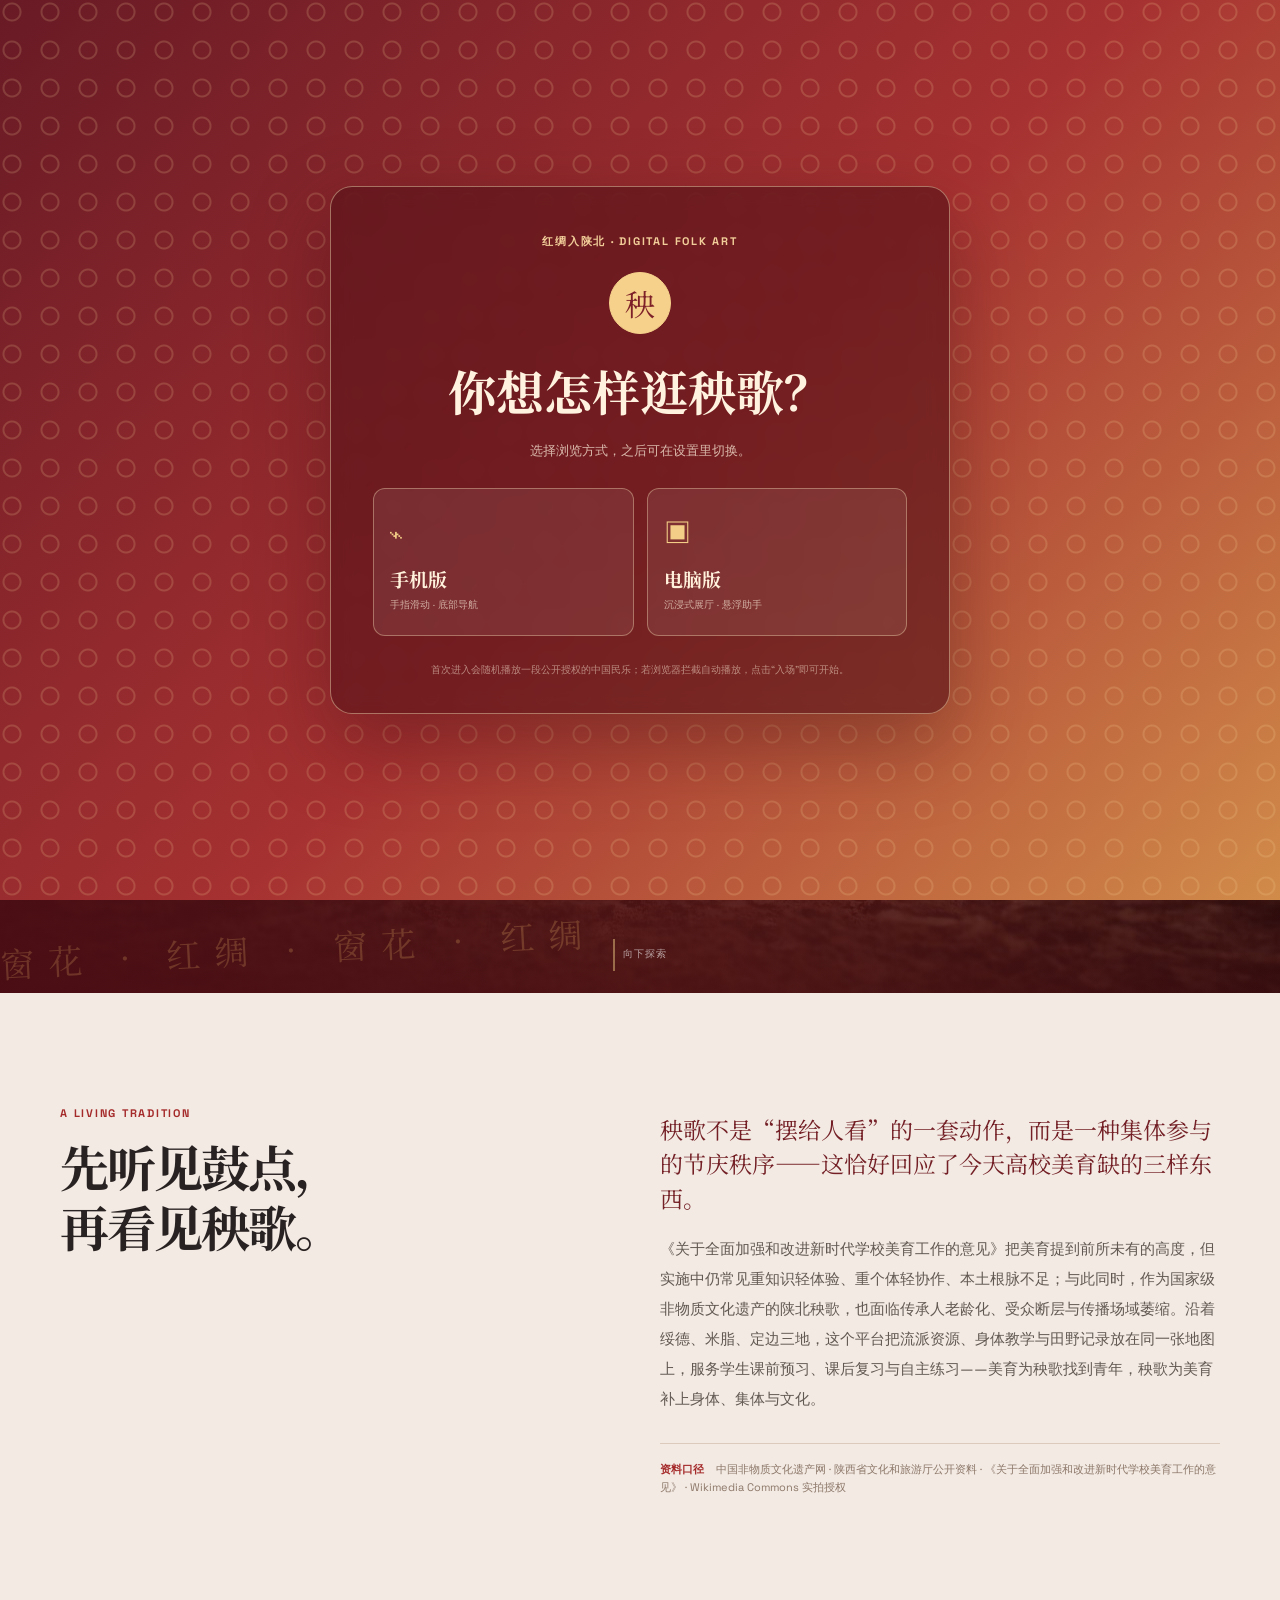
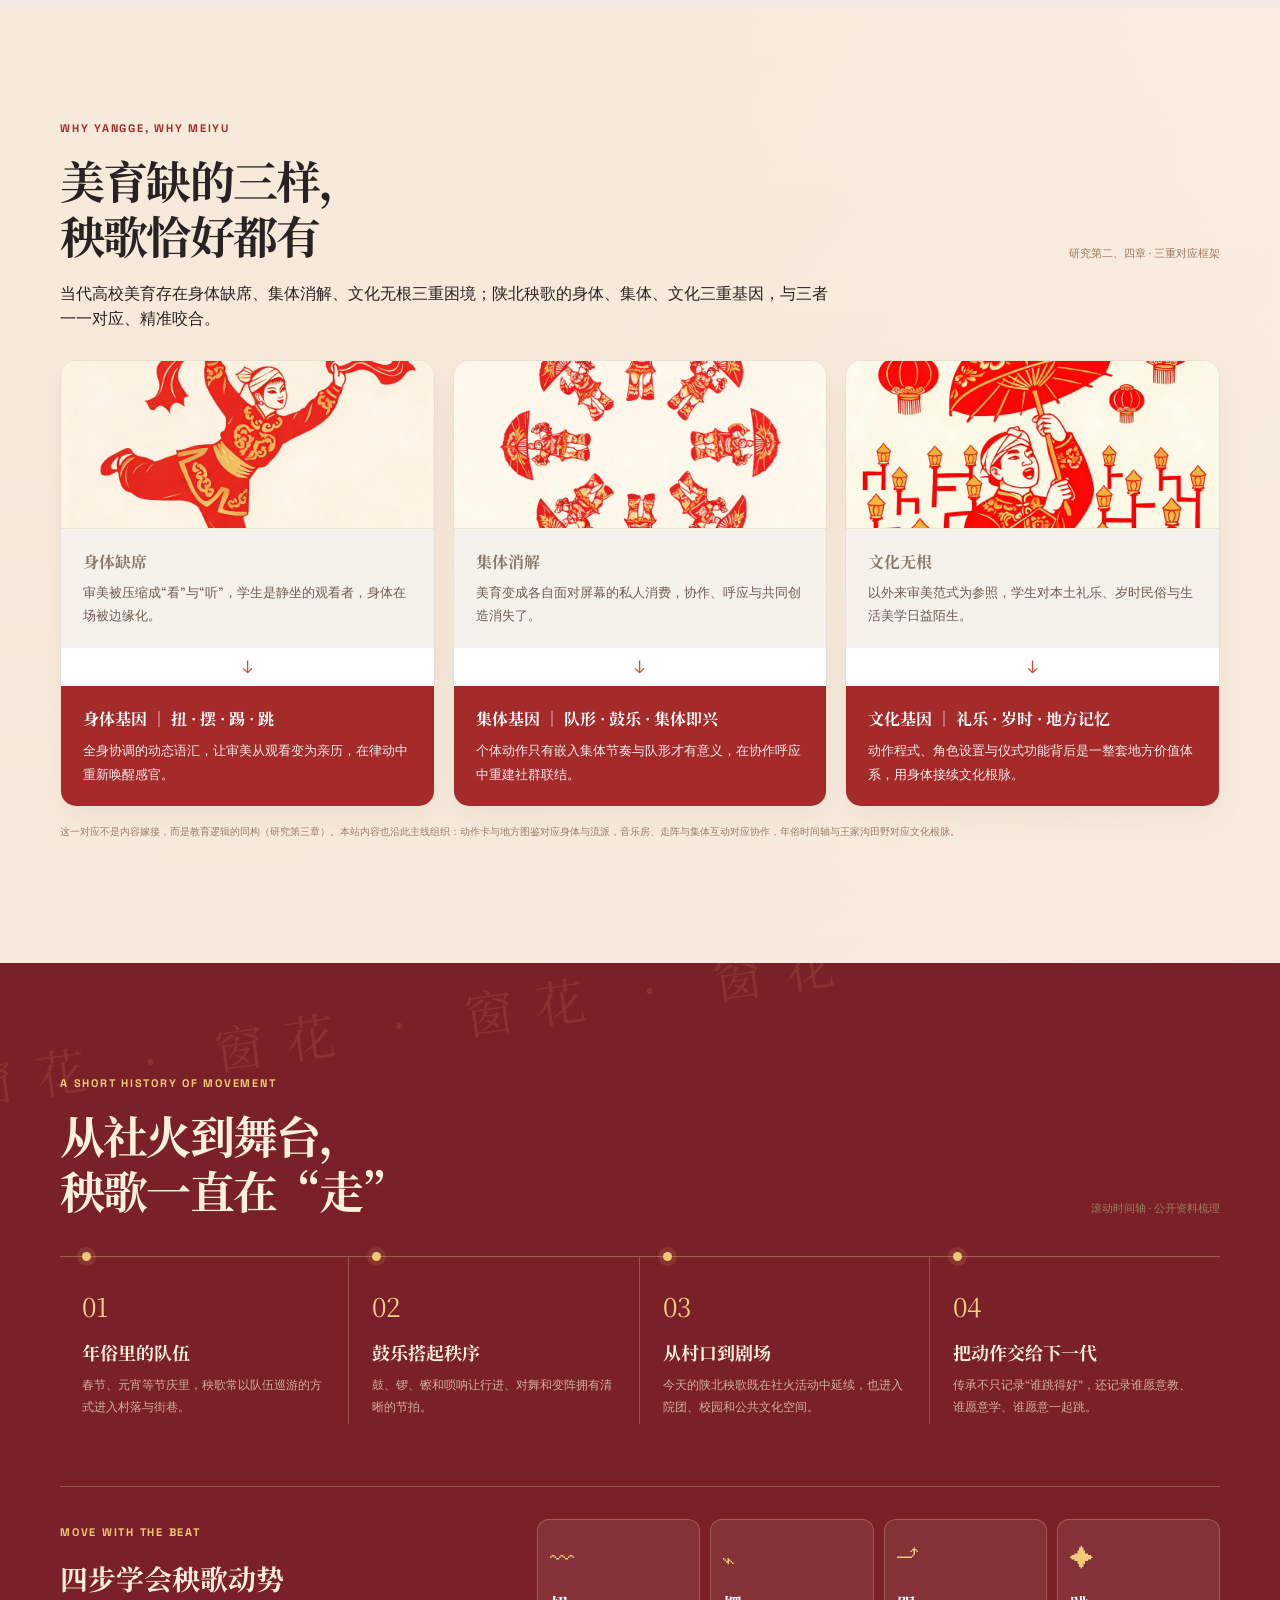
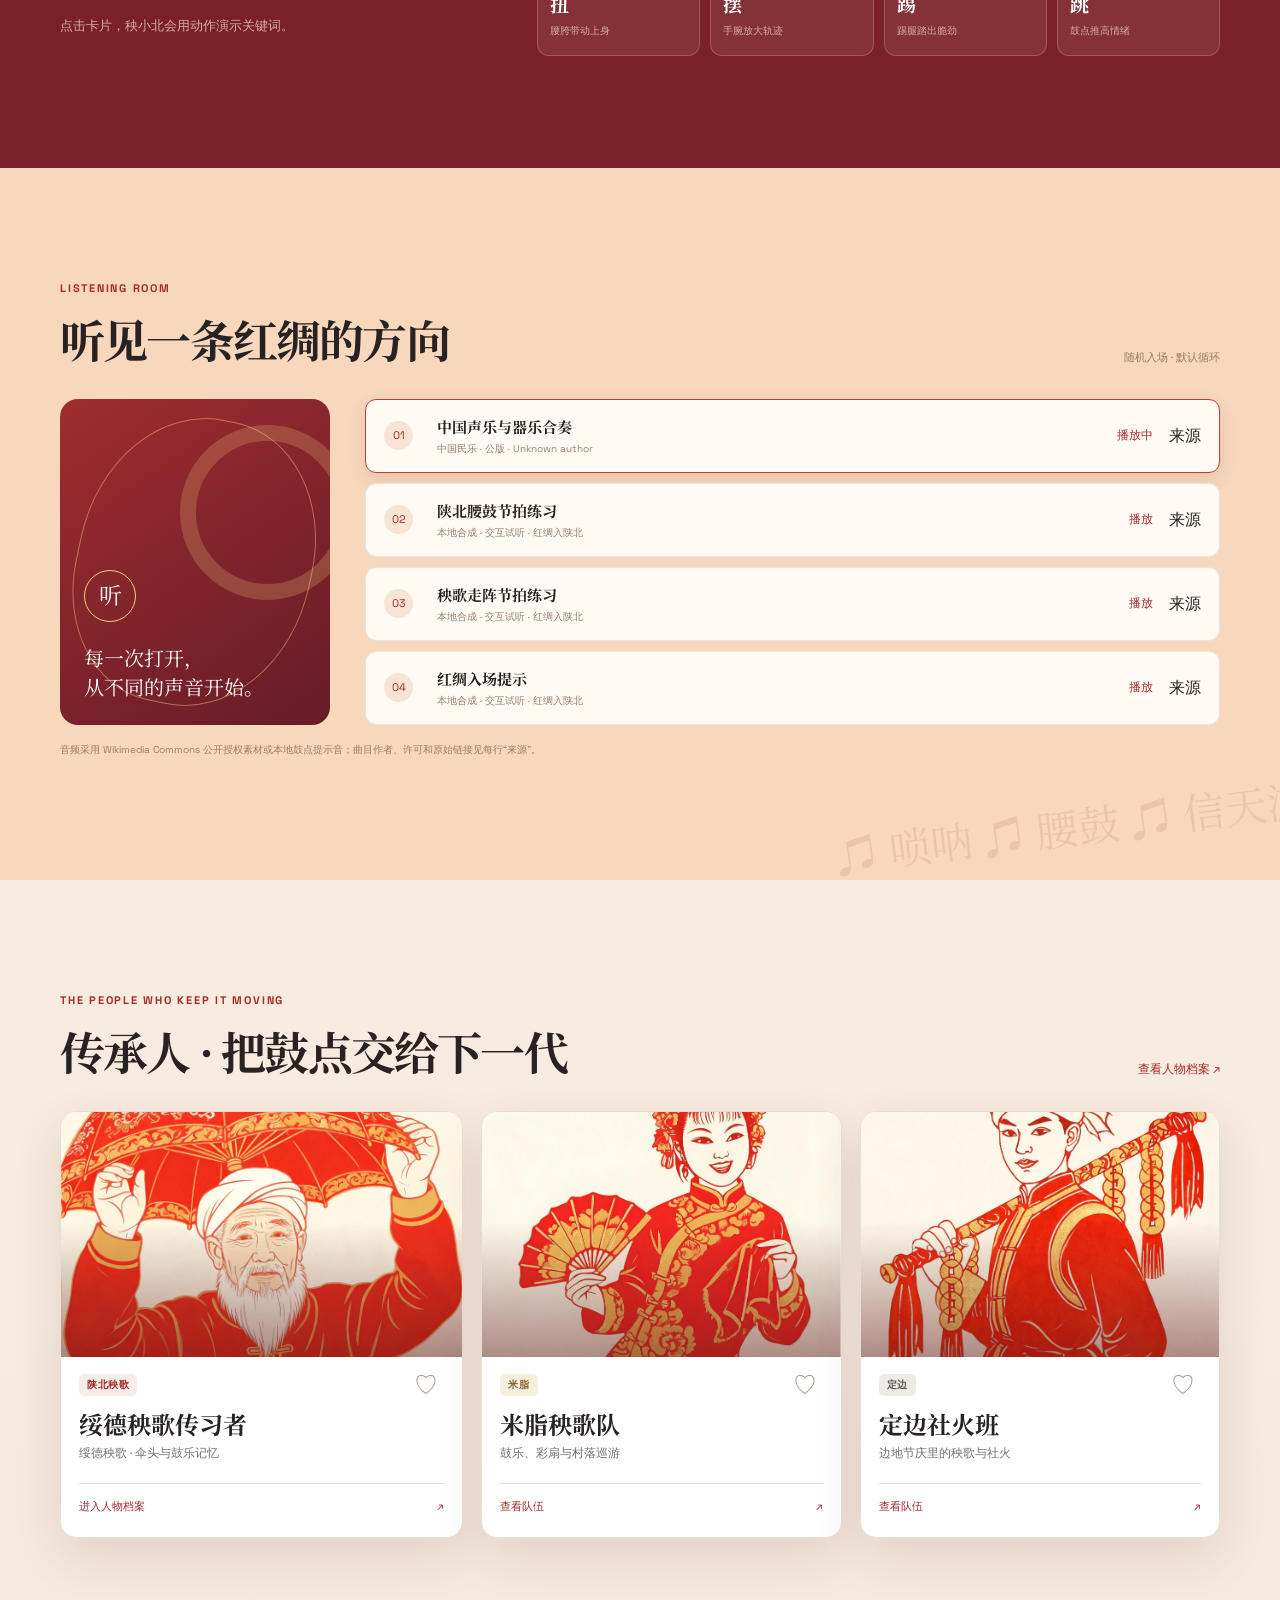
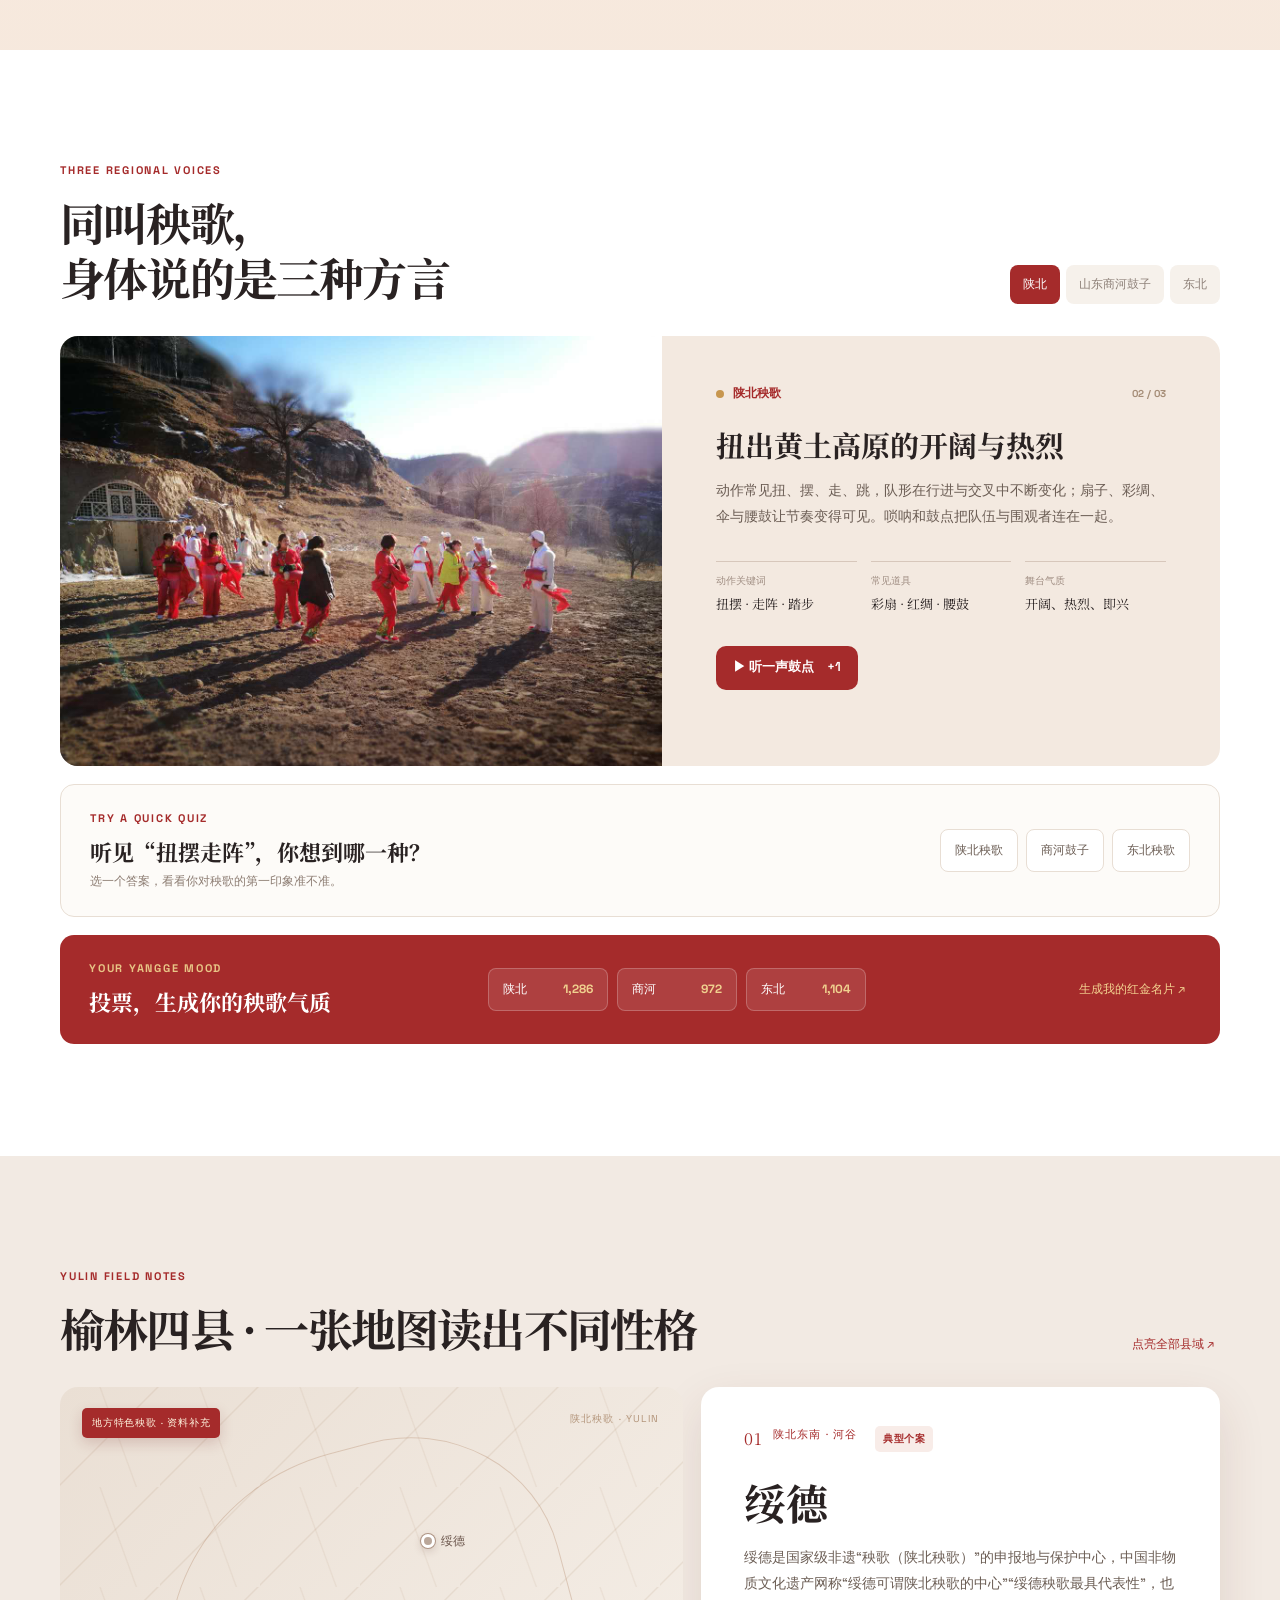
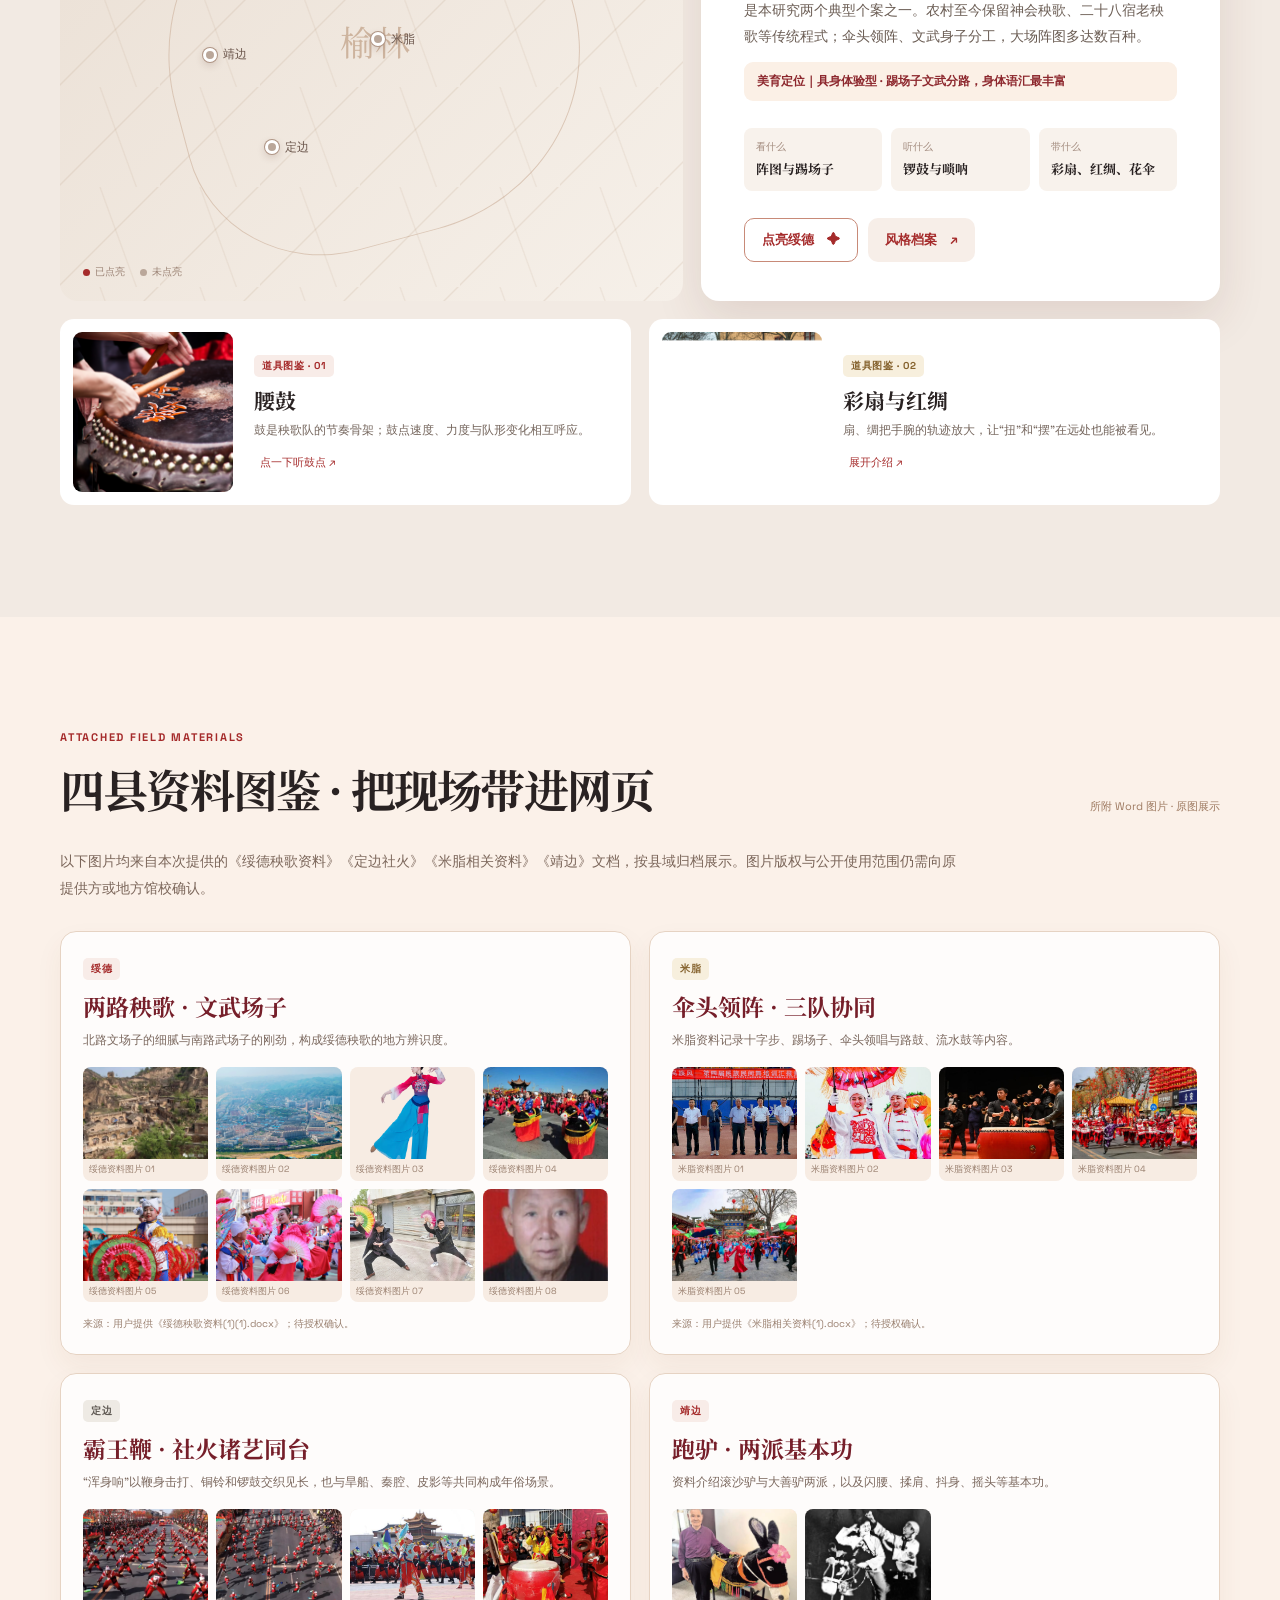
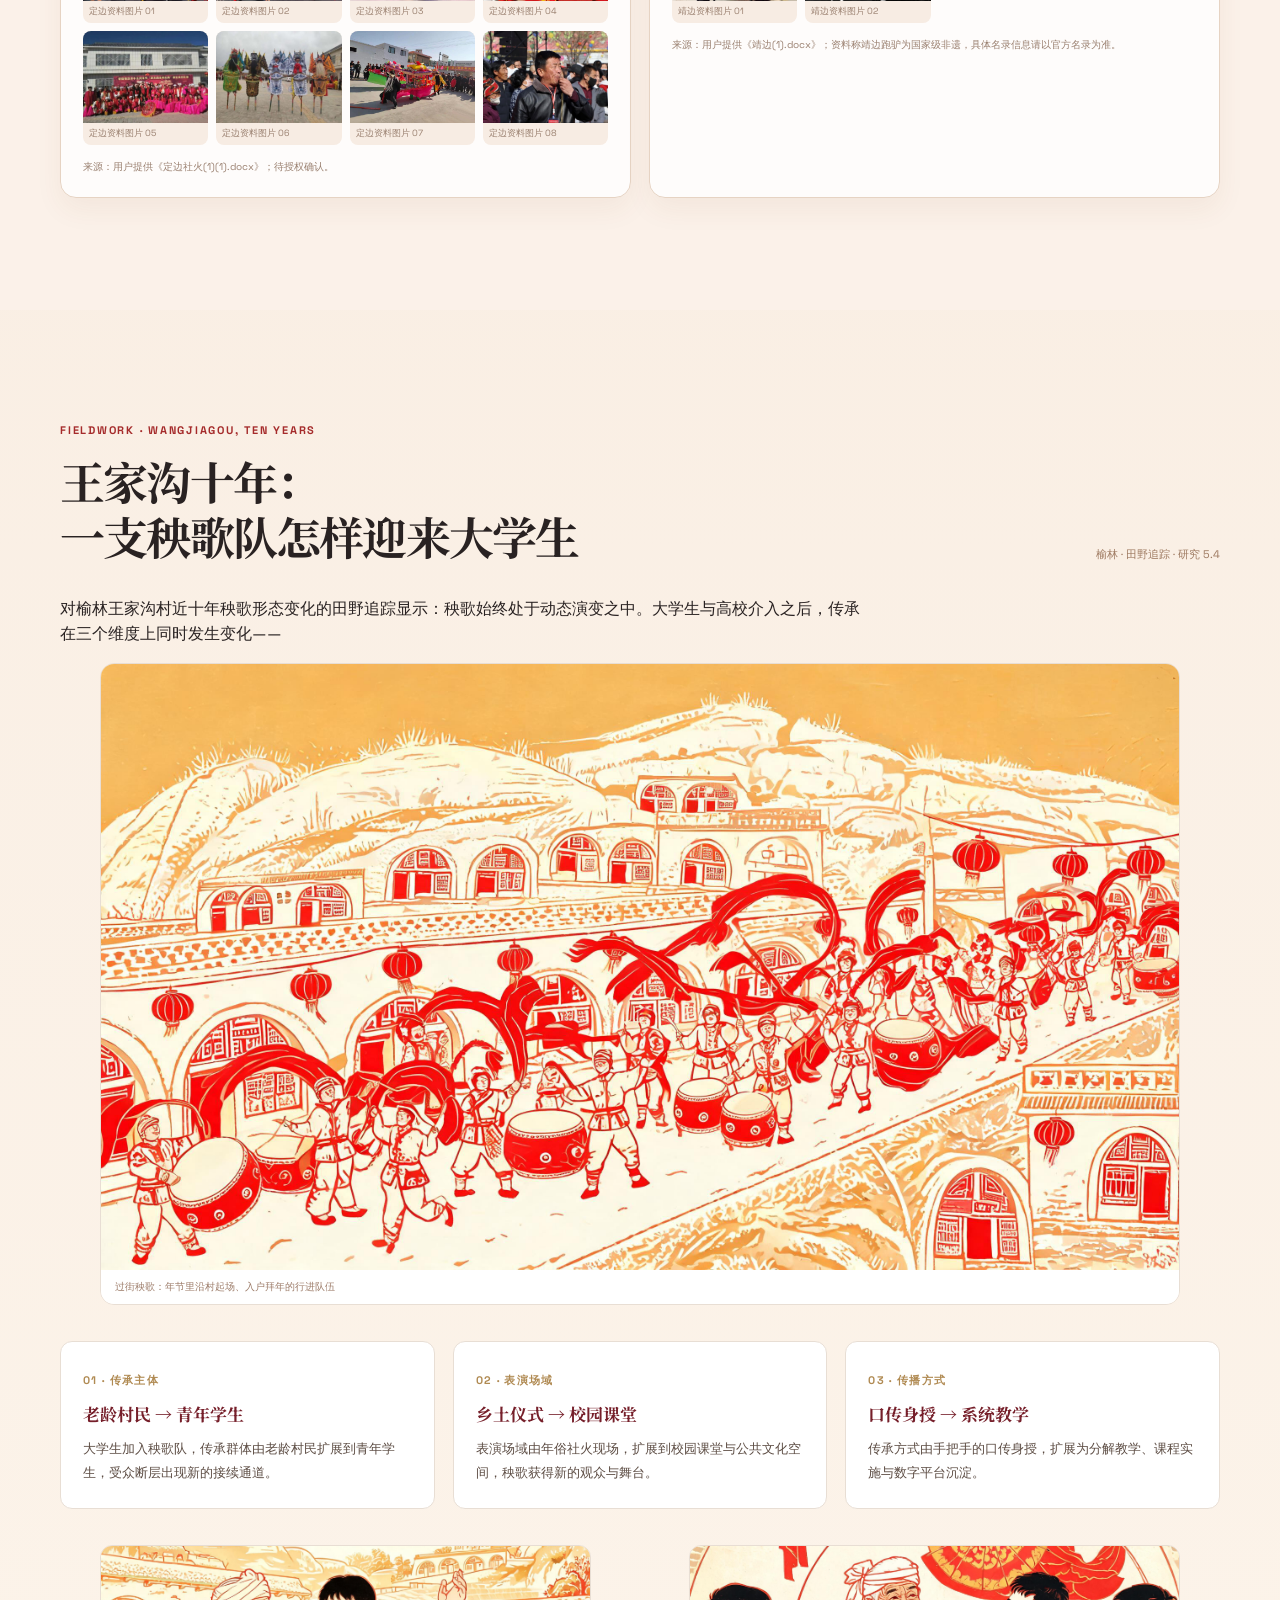
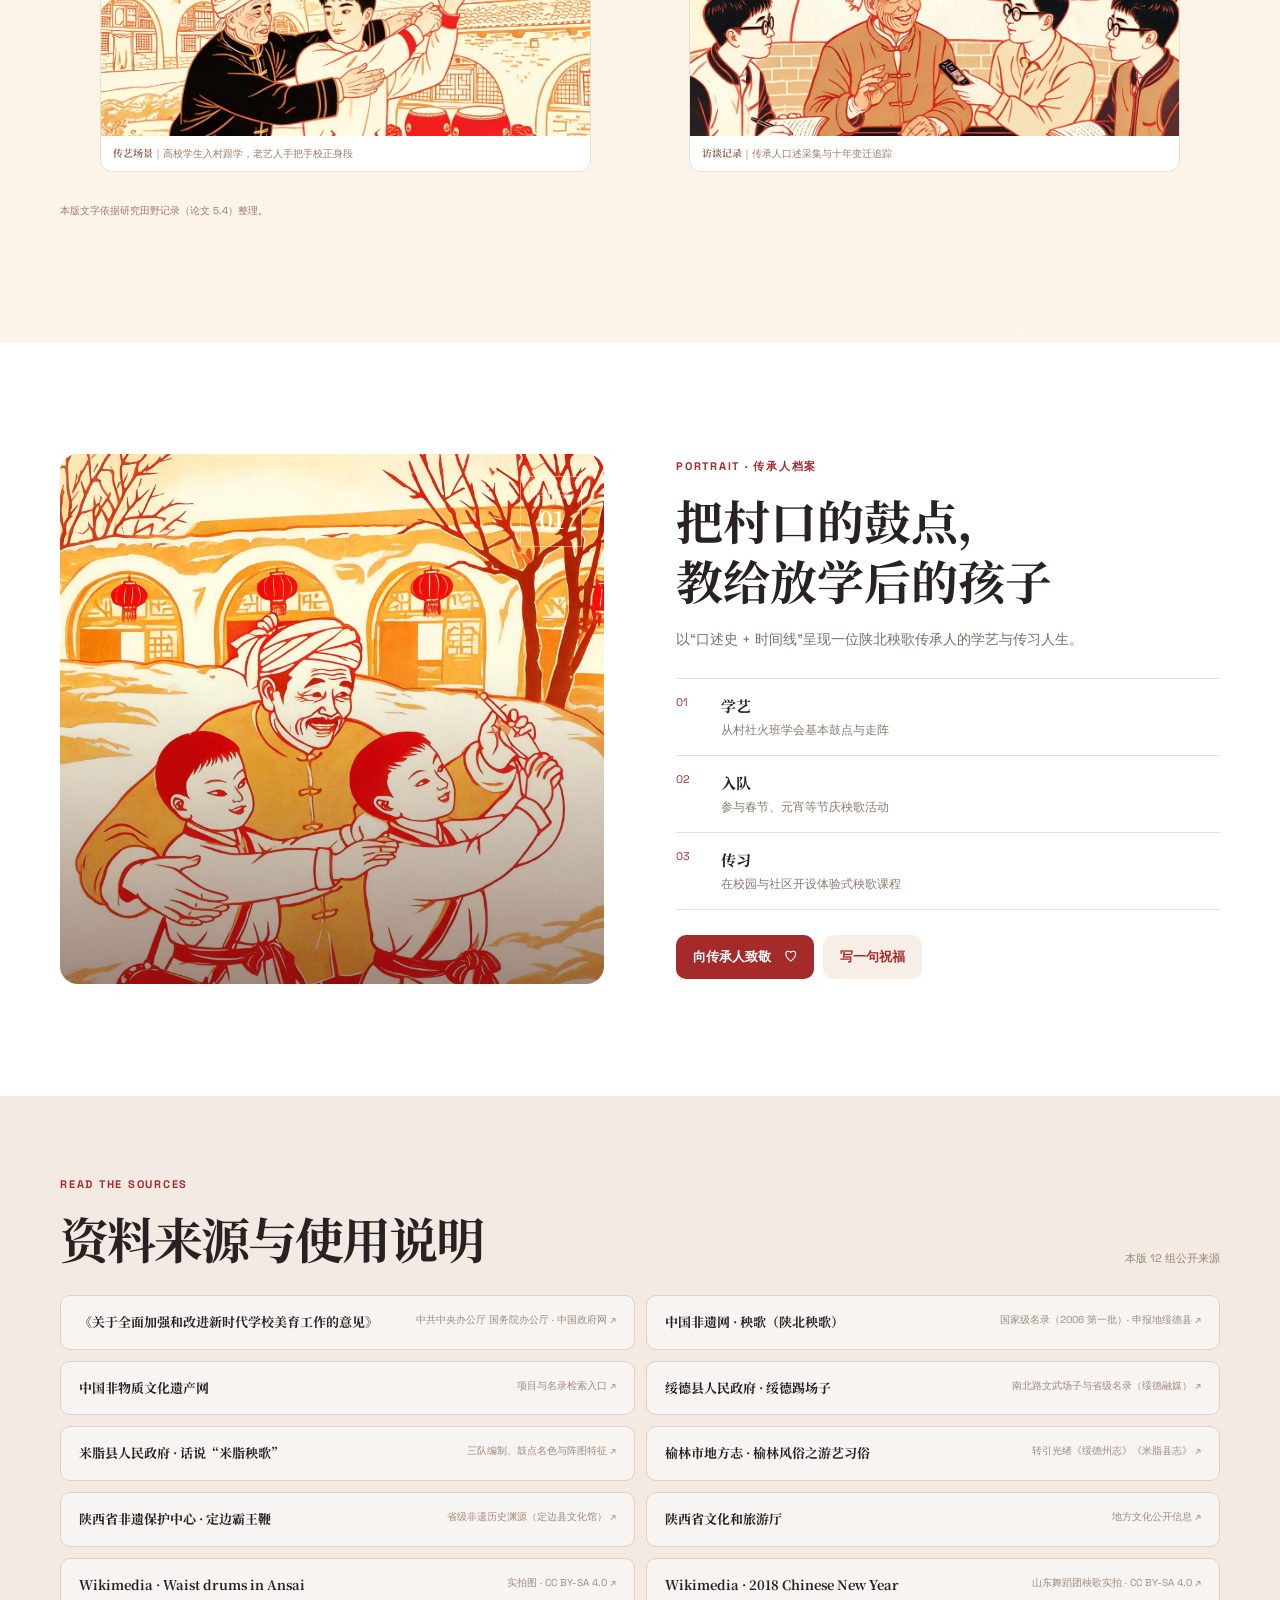
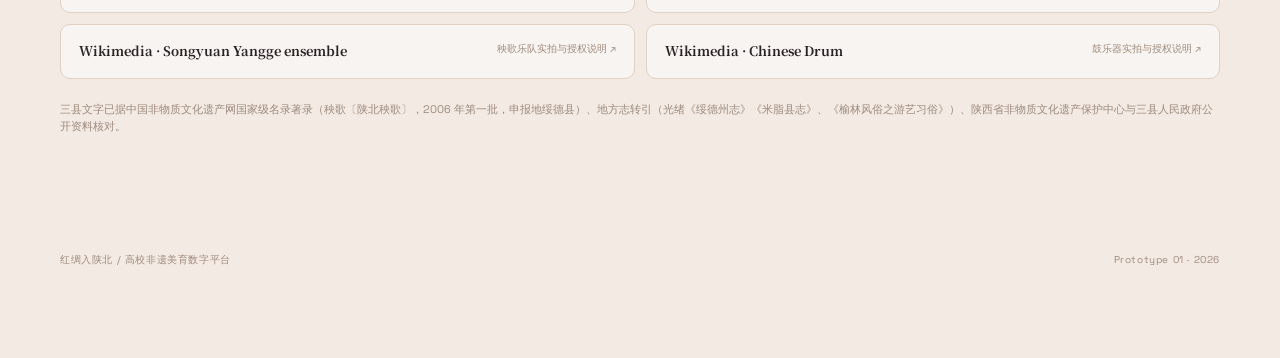
==== commit 0f47d82d: "Align showcase with paper-cut reference and add four-county materials" ====
--- a/index.html
+++ b/index.html
@@ -8,7 +8,42 @@
   <link rel="preconnect" href="https://fonts.googleapis.com" />
   <link rel="preconnect" href="https://fonts.gstatic.com" crossorigin />
   <link href="https://fonts.googleapis.com/css2?family=Noto+Serif+SC:wght@500;600;700;900&family=Space+Grotesk:wght@400;500;600;700&display=swap" rel="stylesheet" />
-  <link rel="stylesheet" href="styles.css" />
+  <link rel="stylesheet" href="styles.css?v=20261019docs" />
+  <style>
+    /* 高校美育版：三重基因 + 王家沟田野板块样式 */
+    .gene-grid{display:grid;grid-template-columns:repeat(3,1fr);gap:18px}
+    .gene-card{border:1px solid #e8ded4;border-radius:16px;overflow:hidden;background:#fff;box-shadow:0 12px 30px rgba(120,60,40,.06)}
+    .gene-problem{padding:20px 22px;background:#f6f1ea}
+    .gene-problem b{color:#8a7a6d;font-family:var(--serif)}
+    .gene-problem p{margin:7px 0 0;font-size:13px;color:#6f5d52;line-height:1.75}
+    .gene-arrow{text-align:center;color:#c0563a;font-size:18px;line-height:1;padding:10px 0}
+    .gene-answer{padding:20px 22px;background:#a52b2b;color:#fff}
+    .gene-answer b{font-family:var(--serif);font-size:16px}
+    .gene-answer p{margin:7px 0 0;font-size:13px;line-height:1.8;color:rgba(255,255,255,.9)}
+    .gene-foot{margin-top:16px;color:#9c7b68;font-size:10px;line-height:1.8}
+    .field-line{display:grid;grid-template-columns:repeat(3,1fr);gap:18px;margin-top:36px}
+    .field-line article{padding:24px 22px;border-radius:12px;background:#fff;border:1px solid #e8ded4}
+    .field-line article span{font-size:11px;color:#b08a52;font-weight:700;letter-spacing:.12em}
+    .field-line article b{display:block;margin:8px 0 10px;font-family:var(--serif);font-size:17px;color:#761f2a}
+    .field-line article p{font-size:13px;line-height:1.8;color:#5d4d44;margin:0}
+    .field-line article em{font-style:normal;color:#a52b2b;font-weight:700}
+    .field-photos{display:grid;grid-template-columns:1fr 1fr;gap:18px;margin-top:20px}
+    .field-slot{min-height:150px;border:1.5px dashed #d8b59a;border-radius:12px;display:flex;flex-direction:column;gap:6px;align-items:center;justify-content:center;text-align:center;padding:22px;color:#a3836c;background:rgba(255,255,255,.55)}
+    .field-slot b{color:#8d6a52;font-family:var(--serif)}
+    .field-slot small{font-size:11px;line-height:1.7}
+    .field-foot{margin-top:14px;color:#9c7b68;font-size:10px;line-height:1.8}
+    .county-meiyu{padding:10px 13px;border-radius:9px;background:#fbf0e6;color:#8d282e;font-size:12px;font-weight:600;line-height:1.6}
+    .county-actions{display:flex;gap:10px;flex-wrap:wrap}
+    .gene-img{height:168px;background-size:cover;background-position:center;border-bottom:1px solid #efe3d6}
+    .field-banner{margin-top:8px;border-radius:14px;overflow:hidden;border:1px solid #e8ded4}
+    .field-banner img{display:block;width:100%;height:auto}
+    .field-banner figcaption{padding:9px 14px;font-size:10px;color:#9c7b68;background:#fff;line-height:1.6}
+    .field-fig{border-radius:12px;overflow:hidden;border:1px solid #e8ded4;background:#fff}
+    .field-fig img{display:block;width:100%;height:190px;object-fit:cover}
+    .field-fig figcaption{padding:9px 12px;font-size:10px;color:#9c7b68;line-height:1.6}
+    .field-fig figcaption b{color:#8d6a52;font-family:var(--serif)}
+    @media(max-width:900px){.gene-grid,.field-line,.field-photos{grid-template-columns:1fr}}
+  </style>
 </head>
 <body>
   <div class="device-gate" id="deviceGate" aria-modal="true" role="dialog">
@@ -23,13 +58,15 @@
   <header class="topbar">
     <a class="brand" href="#home" data-nav="home" aria-label="回到首页">
       <span class="brand-mark">秧</span>
-      <span><b>红绸入陕北</b><small>非遗秧歌数字图鉴 · 初版</small></span>
+      <span><b>红绸入陕北</b><small>高校非遗美育数字平台 · 初版</small></span>
     </a>
     <nav class="nav" aria-label="主导航">
       <a href="#home" data-nav="home">首页</a>
+      <a href="#genes" data-nav="genes">美育基因</a>
       <a href="#legacy" data-nav="legacy">传承人</a>
       <a href="#compare" data-nav="compare">秧歌对比</a>
       <a href="#atlas" data-nav="atlas">地方图鉴</a>
+      <a href="#doc-gallery" data-nav="doc-gallery">资料图鉴</a>
     </nav>
     <div class="top-actions">
       <button class="icon-btn" id="soundToggle" type="button" aria-pressed="true" title="开关音效">◒ <span>音效</span></button>
@@ -46,20 +83,20 @@
         <div class="hero-copy">
           <p class="kicker light">NORTHERN SHAANXI · YANGGE</p>
           <h1>一条红绸，<br><em>扭出黄土高原的春天</em></h1>
-          <p class="hero-lead">陕北秧歌在鼓点、唢呐与脚步之间传递喜庆。沿着绥德、米脂、定边三地，认识一项仍在村落与舞台上生长的民间舞蹈。</p>
+          <p class="hero-lead">陕北秧歌是国家级非物质文化遗产。沿着绥德、米脂、定边三地，看见它怎样以扭、摆、踢、跳的身体律动、队形协作与礼乐民俗走进高校美育课堂——让学生用身体亲历、在集体中共鸣、从本土文化扎根。</p>
           <div class="hero-ctas">
-            <a class="btn btn-gold" href="#atlas" data-nav="atlas">从三县开始逛 <span>→</span></a>
+            <a class="btn btn-gold" href="#atlas" data-nav="atlas">从四县开始逛 <span>→</span></a>
             <button class="btn btn-ghost" id="todayBtn" type="button">今日秧歌一赏 <span>✦</span></button>
           </div>
           <div class="hero-stats">
-            <div><strong>3</strong><span>榆林县域</span></div>
-            <div><strong>4</strong><span>互动入口</span></div>
+            <div><strong>3</strong><span>重美育基因</span></div>
+            <div><strong>4</strong><span>个县域流派</span></div>
             <div><strong>1</strong><span>条红绸线索</span></div>
           </div>
         </div>
         <aside class="hero-note">
           <span class="note-index">01 / 04</span>
-          <p>“扭、摆、走、跳”是秧歌最有辨识度的身体语汇。不同地区因队形、道具与伴奏，长出不同性格。</p>
+          <p>“扭、摆、踢、跳”是秧歌最有辨识度的身体语汇。不同地区因队形、道具与伴奏，长出不同性格。</p>
           <a href="#compare" data-nav="compare">去看三种秧歌怎么不同 ↗</a>
         </aside>
       </div>
@@ -73,10 +110,41 @@
           <h2>先听见鼓点，<br>再看见秧歌。</h2>
         </div>
         <div class="intro-text">
-          <p class="lead">秧歌不是“摆给人看”的一套动作，而是一种集体参与的节庆秩序。</p>
-          <p>在陕北，秧歌队常在春节、元宵等节日走街串村，鼓乐先行，舞者随队形穿行。今天的传承既有乡村社火，也有专业院团、校园社团与文旅展演。这个初版网页把资料、人物和互动放在同一张地图上，方便继续补充地方馆校的一手内容。</p>
-          <div class="source-line"><span>资料口径</span>中国非物质文化遗产网 · 陕西省文化和旅游厅公开资料 · Wikimedia Commons 实拍授权</div>
-        </div>
+          <p class="lead">秧歌不是“摆给人看”的一套动作，而是一种集体参与的节庆秩序——这恰好回应了今天高校美育缺的三样东西。</p>
+          <p>《关于全面加强和改进新时代学校美育工作的意见》把美育提到前所未有的高度，但实施中仍常见重知识轻体验、重个体轻协作、本土根脉不足；与此同时，作为国家级非物质文化遗产的陕北秧歌，也面临传承人老龄化、受众断层与传播场域萎缩。沿着绥德、米脂、定边三地，这个平台把流派资源、身体教学与田野记录放在同一张地图上，服务学生课前预习、课后复习与自主练习——美育为秧歌找到青年，秧歌为美育补上身体、集体与文化。</p>
+          <div class="source-line"><span>资料口径</span>中国非物质文化遗产网 · 陕西省文化和旅游厅公开资料 · 《关于全面加强和改进新时代学校美育工作的意见》 · Wikimedia Commons 实拍授权</div>
+        </div>
+      </div>
+    </section>
+
+    <section class="genes section-pad" id="genes">
+      <div class="container">
+        <div class="section-head"><div>
+          <p class="kicker">WHY YANGGE, WHY MEIYU</p>
+          <h2>美育缺的三样，<br>秧歌恰好都有</h2>
+        </div><span class="section-note">研究第二、四章 · 三重对应框架</span></div>
+        <p class="lead" style="max-width:780px;margin:-14px 0 28px">当代高校美育存在身体缺席、集体消解、文化无根三重困境；陕北秧歌的身体、集体、文化三重基因，与三者一一对应、精准咬合。</p>
+        <div class="gene-grid">
+          <article class="gene-card">
+            <div class="gene-img" role="img" aria-label="红绸舞者扭动身韵" style="background-image:url('assets/img/gene-body.jpg')"></div>
+            <div class="gene-problem"><b>身体缺席</b><p>审美被压缩成“看”与“听”，学生是静坐的观看者，身体在场被边缘化。</p></div>
+            <div class="gene-arrow">↓</div>
+            <div class="gene-answer"><b>身体基因 ｜ 扭 · 摆 · 踢 · 跳</b><p>全身协调的动态语汇，让审美从观看变为亲历，在律动中重新唤醒感官。</p></div>
+          </article>
+          <article class="gene-card">
+            <div class="gene-img" role="img" aria-label="秧歌队圆形走阵" style="background-image:url('assets/img/gene-collective.jpg')"></div>
+            <div class="gene-problem"><b>集体消解</b><p>美育变成各自面对屏幕的私人消费，协作、呼应与共同创造消失了。</p></div>
+            <div class="gene-arrow">↓</div>
+            <div class="gene-answer"><b>集体基因 ｜ 队形 · 鼓乐 · 集体即兴</b><p>个体动作只有嵌入集体节奏与队形才有意义，在协作呼应中重建社群联结。</p></div>
+          </article>
+          <article class="gene-card">
+            <div class="gene-img" role="img" aria-label="伞头与九曲灯阵" style="background-image:url('assets/img/gene-culture.jpg')"></div>
+            <div class="gene-problem"><b>文化无根</b><p>以外来审美范式为参照，学生对本土礼乐、岁时民俗与生活美学日益陌生。</p></div>
+            <div class="gene-arrow">↓</div>
+            <div class="gene-answer"><b>文化基因 ｜ 礼乐 · 岁时 · 地方记忆</b><p>动作程式、角色设置与仪式功能背后是一整套地方价值体系，用身体接续文化根脉。</p></div>
+          </article>
+        </div>
+        <p class="gene-foot">这一对应不是内容嫁接，而是教育逻辑的同构（研究第三章）。本站内容也沿此主线组织：动作卡与地方图鉴对应身体与流派，音乐房、走阵与集体互动对应协作，年俗时间轴与王家沟田野对应文化根脉。</p>
       </div>
     </section>
 
@@ -84,7 +152,7 @@
       <div class="container">
         <div class="section-head"><div><p class="kicker">A SHORT HISTORY OF MOVEMENT</p><h2>从社火到舞台，<br>秧歌一直在“走”</h2></div><span class="section-note">滚动时间轴 · 公开资料梳理</span></div>
         <div class="history-line"><article><span>01</span><b>年俗里的队伍</b><p>春节、元宵等节庆里，秧歌常以队伍巡游的方式进入村落与街巷。</p></article><article><span>02</span><b>鼓乐搭起秩序</b><p>鼓、锣、镲和唢呐让行进、对舞和变阵拥有清晰的节拍。</p></article><article><span>03</span><b>从村口到剧场</b><p>今天的陕北秧歌既在社火活动中延续，也进入院团、校园和公共文化空间。</p></article><article><span>04</span><b>把动作交给下一代</b><p>传承不只记录“谁跳得好”，还记录谁愿意教、谁愿意学、谁愿意一起跳。</p></article></div>
-        <div class="movement-lab"><div class="lab-intro"><p class="kicker">MOVE WITH THE BEAT</p><h3>四步学会秧歌动势</h3><p>点击卡片，秧小北会用动作演示关键词。动作示意用于学习入口，正式教学请以老师现场指导为准。</p></div><div class="move-cards"><button data-move="扭" type="button"><i>〰</i><b>扭</b><small>腰胯带动上身</small></button><button data-move="摆" type="button"><i>⌁</i><b>摆</b><small>手腕放大轨迹</small></button><button data-move="走" type="button"><i>⇢</i><b>走</b><small>队形向前展开</small></button><button data-move="跳" type="button"><i>✦</i><b>跳</b><small>鼓点推高情绪</small></button></div></div>
+        <div class="movement-lab"><div class="lab-intro"><p class="kicker">MOVE WITH THE BEAT</p><h3>四步学会秧歌动势</h3><p>点击卡片，秧小北会用动作演示关键词。</p></div><div class="move-cards"><button data-move="扭" type="button"><i>〰</i><b>扭</b><small>腰胯带动上身</small></button><button data-move="摆" type="button"><i>⌁</i><b>摆</b><small>手腕放大轨迹</small></button><button data-move="踢" type="button"><i>⤴</i><b>踢</b><small>踢腿踏出脆劲</small></button><button data-move="跳" type="button"><i>✦</i><b>跳</b><small>鼓点推高情绪</small></button></div></div>
       </div>
     </section>
 
@@ -103,23 +171,23 @@
           <a href="#legacy-detail" class="text-link">查看人物档案 ↗</a>
         </div>
         <div class="people-row">
-          <article class="person-card featured-person" data-person="贺俊义">
+          <article class="person-card featured-person" data-person="绥德秧歌传习者">
             <div class="person-image person-one"></div>
-            <div class="person-meta"><span class="tag red">绥德 · 资料人物</span><button class="follow" type="button" aria-label="关注贺俊义">♡</button></div>
-            <h3>贺俊义</h3><p>资料记载：南路二人场子包头艺人</p>
+            <div class="person-meta"><span class="tag red">陕北秧歌</span><button class="follow" type="button" aria-label="关注绥德秧歌传习者">♡</button></div>
+            <h3>绥德秧歌传习者</h3><p>绥德秧歌 · 伞头与鼓乐记忆</p>
             <div class="card-arrow">进入人物档案 <span>↗</span></div>
           </article>
-          <article class="person-card" data-person="魏建明">
+          <article class="person-card" data-person="米脂秧歌队">
             <div class="person-image person-two"></div>
-            <div class="person-meta"><span class="tag gold">绥德 · 资料人物</span><button class="follow" type="button" aria-label="关注魏建明">♡</button></div>
-            <h3>魏建明</h3><p>资料记载：秧歌传习与培训</p>
-            <div class="card-arrow">查看资料卡 <span>↗</span></div>
-          </article>
-          <article class="person-card" data-person="冯建忠">
+            <div class="person-meta"><span class="tag gold">米脂</span><button class="follow" type="button" aria-label="关注米脂秧歌队">♡</button></div>
+            <h3>米脂秧歌队</h3><p>鼓乐、彩扇与村落巡游</p>
+            <div class="card-arrow">查看队伍 <span>↗</span></div>
+          </article>
+          <article class="person-card" data-person="定边社火班">
             <div class="person-image person-three"></div>
-            <div class="person-meta"><span class="tag ink">定边 · 资料人物</span><button class="follow" type="button" aria-label="关注冯建忠">♡</button></div>
-            <h3>冯建忠</h3><p>资料记载：定边霸王鞭带头人</p>
-            <div class="card-arrow">查看资料卡 <span>↗</span></div>
+            <div class="person-meta"><span class="tag ink">定边</span><button class="follow" type="button" aria-label="关注定边社火班">♡</button></div>
+            <h3>定边社火班</h3><p>边地节庆里的秧歌与社火</p>
+            <div class="card-arrow">查看队伍 <span>↗</span></div>
           </article>
         </div>
       </div>
@@ -159,59 +227,73 @@
 
     <section class="atlas section-pad" id="atlas">
       <div class="container">
-        <div class="section-head"><div><p class="kicker">YULIN FIELD NOTES</p><h2>榆林三县 · 一张地图读出不同性格</h2></div><button class="text-link" id="markAll" type="button">点亮全部县域 ↗</button></div>
+        <div class="section-head"><div><p class="kicker">YULIN FIELD NOTES</p><h2>榆林四县 · 一张地图读出不同性格</h2></div><button class="text-link" id="markAll" type="button">点亮全部县域 ↗</button></div>
         <div class="atlas-layout">
           <div class="map-card">
             <div class="map-lines"></div>
-            <div class="map-label yulin">榆林</div><div class="map-feature-badge">地方特色秧歌</div><button class="map-pin pin-sd" data-county="suid" type="button" aria-label="查看绥德地方特色秧歌"><i></i><span>绥德</span><em>两路秧歌</em></button><button class="map-pin pin-mz" data-county="mizhi" type="button" aria-label="查看米脂地方特色秧歌"><i></i><span>米脂</span></button><button class="map-pin pin-db" data-county="dingbian" type="button" aria-label="查看定边地方特色秧歌"><i></i><span>定边</span><em>霸王鞭</em></button>
+            <div class="map-label yulin">榆林</div><div class="map-feature-badge">地方特色秧歌 · 资料补充</div><button class="map-pin pin-sd" data-county="suid" type="button"><i></i><span>绥德</span><em>两路秧歌</em></button><button class="map-pin pin-mz" data-county="mizhi" type="button"><i></i><span>米脂</span><em>大秧歌</em></button><button class="map-pin pin-db" data-county="dingbian" type="button"><i></i><span>定边</span><em>霸王鞭</em></button><button class="map-pin pin-jb" data-county="jingbian" type="button"><i></i><span>靖边</span><em>跑驴</em></button>
             <div class="map-legend"><span><i class="pin-dot active"></i>已点亮</span><span><i class="pin-dot"></i>未点亮</span></div>
           </div>
           <div class="county-panel" id="countyPanel">
-            <div class="county-kicker"><span id="countyNo">01</span><span id="countyTag">陕北东南 · 河谷</span></div>
+            <div class="county-kicker"><span id="countyNo">01</span><span id="countyTag">陕北东南 · 河谷</span><span id="countyCase" class="tag red" style="display:none;margin-left:8px"></span></div>
             <h3 id="countyName">绥德</h3><p id="countyIntro">绥德是陕北秧歌的重要传播地之一。县城与乡村的节庆秧歌，常见鼓乐开道、队伍巡游和伞头领队等组织方式。</p>
-            <div class="county-grid"><div><span>看什么</span><b id="countyLook">队形与伞头</b></div><div><span>听什么</span><b id="countyHear">鼓点与唢呐</b></div><div><span>带什么</span><b id="countyCarry">彩扇、红绸</b></div></div><div class="county-detail"><span>地方特色秧歌</span><p id="countyDetail">北路文场子与南路武场子并存，分别呈现细腻灵动与刚劲外放的风格。</p></div>
-            <button class="btn btn-outline" id="lightCounty" type="button">点亮绥德 <span>✦</span></button>
-          </div>
-        </div>
-        <div class="regional-yangge" id="regionalYangge">
-          <div class="regional-head"><div><p class="kicker">LOCAL YANGGE · 地方特色秧歌</p><h3>把地图上的两个地方，跳出自己的性格</h3></div><span>绥德 / 定边 · 新增资料板块</span></div>
-          <div class="regional-grid">
-            <article class="regional-card regional-sd">
-              <div class="regional-card-top"><span class="regional-place">绥德</span><span class="tag red">两大流派</span></div>
-              <h4>北路文场子 · 南路武场子</h4>
-              <p>北路以二人场子为核心，身法细腻、节奏流畅；南路动作大开大合，重拍突出，适合广场巡游和闹红火。</p>
-              <div class="regional-facts"><span><b>北路</b>闪、颠、柔、俏</span><span><b>南路</b>弓步、踢腿、跳跃</span><span><b>场景</b>近距离小场 / 大场巡游</span></div>
-              <button class="regional-link" data-regional="suid" type="button">在地图上查看绥德 ↗</button>
-              <small class="regional-source">资料依据：所附《绥德秧歌资料》；实名与流派细节建议上线前由地方馆校核验。</small>
-            </article>
-            <article class="regional-card regional-db">
-              <div class="regional-card-top"><span class="regional-place">定边</span><span class="tag gold">浑身响</span></div>
-              <h4>霸王鞭 · 百人方阵 · 旱船社火</h4>
-              <p>定边霸王鞭以鞭身击打和铜铃声见长，鼓点铿锵、动作有力；社火队伍还常配合旱船、说书、秦腔和皮影等节目。</p>
-              <div class="regional-facts"><span><b>动作</b>击肩、击臂、击腰、击腿</span><span><b>节奏</b>铜铃与锣鼓交织</span><span><b>场景</b>定点行进 / 方阵变换</span></div>
-              <button class="regional-link" data-regional="dingbian" type="button">在地图上查看定边 ↗</button>
-              <small class="regional-source">资料依据：所附《定边社火》；人物与历史说法建议上线前由地方馆校核验。</small>
-            </article>
+            <div class="county-meiyu" id="countyMeiyu" style="margin-top:12px"></div>
+            <div class="county-grid"><div><span>看什么</span><b id="countyLook">队形与伞头</b></div><div><span>听什么</span><b id="countyHear">鼓点与唢呐</b></div><div><span>带什么</span><b id="countyCarry">彩扇、红绸</b></div></div>
+            <div class="county-actions"><button class="btn btn-outline" id="lightCounty" type="button">点亮绥德 <span>✦</span></button><button class="btn btn-soft" id="countyDetailBtn" type="button">风格档案 <span>↗</span></button></div>
           </div>
         </div>
         <div class="artifact-grid">
           <article class="artifact"><img src="assets/chinese-drum.jpg" alt="中国鼓乐器实拍" /><div><span class="tag red">道具图鉴 · 01</span><h3>腰鼓</h3><p>鼓是秧歌队的节奏骨架；鼓点速度、力度与队形变化相互呼应。</p><button class="artifact-btn" data-artifact="腰鼓" type="button">点一下听鼓点 <span>↗</span></button></div></article>
-          <article class="artifact"><img src="assets/shandong-yangko.jpg" alt="中国新年秧歌表演实拍" /><div><span class="tag gold">道具图鉴 · 02</span><h3>彩扇与红绸</h3><p>扇、绸把手腕的轨迹放大，让“扭”和“摆”在远处也能被看见。</p><button class="artifact-btn" data-artifact="彩扇" type="button">展开介绍 <span>↗</span></button></div></article>
-        </div>
+          <article class="artifact"><img src="assets/shandong-yangko.jpg" alt="秧歌表演中的彩扇参照图（Wikimedia 授权）" /><div><span class="tag gold">道具图鉴 · 02</span><h3>彩扇与红绸</h3><p>扇、绸把手腕的轨迹放大，让“扭”和“摆”在远处也能被看见。</p><button class="artifact-btn" data-artifact="彩扇" type="button">展开介绍 <span>↗</span></button></div></article>
+        </div>
+      </div>
+    </section>
+
+    <section class="doc-gallery section-pad" id="doc-gallery">
+      <div class="container">
+        <div class="section-head"><div><p class="kicker">ATTACHED FIELD MATERIALS</p><h2>四县资料图鉴 · 把现场带进网页</h2></div><span class="section-note">所附 Word 图片 · 原图展示</span></div>
+        <p class="lead doc-gallery-lead">以下图片均来自本次提供的《绥德秧歌资料》《定边社火》《米脂相关资料》《靖边》文档，按县域归档展示。图片版权与公开使用范围仍需向原提供方或地方馆校确认。</p>
+        <div class="doc-groups">
+          <article class="doc-group"><div class="doc-group-head"><span class="tag red">绥德</span><h3>两路秧歌 · 文武场子</h3><p>北路文场子的细腻与南路武场子的刚劲，构成绥德秧歌的地方辨识度。</p></div><div class="doc-photo-grid"><figure><img src="assets/img/doc-suid/image1.jpeg" alt="绥德秧歌资料图片 1"><figcaption>绥德资料图片 01</figcaption></figure><figure><img src="assets/img/doc-suid/image2.jpeg" alt="绥德秧歌资料图片 2"><figcaption>绥德资料图片 02</figcaption></figure><figure><img src="assets/img/doc-suid/image3.png" alt="绥德秧歌资料图片 3"><figcaption>绥德资料图片 03</figcaption></figure><figure><img src="assets/img/doc-suid/image4.jpeg" alt="绥德秧歌资料图片 4"><figcaption>绥德资料图片 04</figcaption></figure><figure><img src="assets/img/doc-suid/image5.jpeg" alt="绥德秧歌资料图片 5"><figcaption>绥德资料图片 05</figcaption></figure><figure><img src="assets/img/doc-suid/image6.jpeg" alt="绥德秧歌资料图片 6"><figcaption>绥德资料图片 06</figcaption></figure><figure><img src="assets/img/doc-suid/image7.jpeg" alt="绥德秧歌资料图片 7"><figcaption>绥德资料图片 07</figcaption></figure><figure><img src="assets/img/doc-suid/image8.png" alt="绥德秧歌资料图片 8"><figcaption>绥德资料图片 08</figcaption></figure></div><small class="doc-source">来源：用户提供《绥德秧歌资料(1)(1).docx》；待授权确认。</small></article>
+          <article class="doc-group"><div class="doc-group-head"><span class="tag gold">米脂</span><h3>伞头领阵 · 三队协同</h3><p>米脂资料记录十字步、踢场子、伞头领唱与路鼓、流水鼓等内容。</p></div><div class="doc-photo-grid"><figure><img src="assets/img/doc-mizhi/image1.jpeg" alt="米脂秧歌资料图片 1"><figcaption>米脂资料图片 01</figcaption></figure><figure><img src="assets/img/doc-mizhi/image2.jpeg" alt="米脂秧歌资料图片 2"><figcaption>米脂资料图片 02</figcaption></figure><figure><img src="assets/img/doc-mizhi/image3.jpeg" alt="米脂秧歌资料图片 3"><figcaption>米脂资料图片 03</figcaption></figure><figure><img src="assets/img/doc-mizhi/image4.jpeg" alt="米脂秧歌资料图片 4"><figcaption>米脂资料图片 04</figcaption></figure><figure><img src="assets/img/doc-mizhi/image5.jpeg" alt="米脂秧歌资料图片 5"><figcaption>米脂资料图片 05</figcaption></figure></div><small class="doc-source">来源：用户提供《米脂相关资料(1).docx》；待授权确认。</small></article>
+          <article class="doc-group"><div class="doc-group-head"><span class="tag ink">定边</span><h3>霸王鞭 · 社火诸艺同台</h3><p>“浑身响”以鞭身击打、铜铃和锣鼓交织见长，也与旱船、秦腔、皮影等共同构成年俗场景。</p></div><div class="doc-photo-grid"><figure><img src="assets/img/doc-dingbian/image1.jpeg" alt="定边社火资料图片 1"><figcaption>定边资料图片 01</figcaption></figure><figure><img src="assets/img/doc-dingbian/image2.jpeg" alt="定边社火资料图片 2"><figcaption>定边资料图片 02</figcaption></figure><figure><img src="assets/img/doc-dingbian/image3.jpeg" alt="定边社火资料图片 3"><figcaption>定边资料图片 03</figcaption></figure><figure><img src="assets/img/doc-dingbian/image4.jpeg" alt="定边社火资料图片 4"><figcaption>定边资料图片 04</figcaption></figure><figure><img src="assets/img/doc-dingbian/image5.jpeg" alt="定边社火资料图片 5"><figcaption>定边资料图片 05</figcaption></figure><figure><img src="assets/img/doc-dingbian/image6.jpeg" alt="定边社火资料图片 6"><figcaption>定边资料图片 06</figcaption></figure><figure><img src="assets/img/doc-dingbian/image7.jpeg" alt="定边社火资料图片 7"><figcaption>定边资料图片 07</figcaption></figure><figure><img src="assets/img/doc-dingbian/image8.jpeg" alt="定边社火资料图片 8"><figcaption>定边资料图片 08</figcaption></figure></div><small class="doc-source">来源：用户提供《定边社火(1)(1).docx》；待授权确认。</small></article>
+          <article class="doc-group"><div class="doc-group-head"><span class="tag red">靖边</span><h3>跑驴 · 两派基本功</h3><p>资料介绍滚沙驴与大善驴两派，以及闪腰、揉肩、抖身、摇头等基本功。</p></div><div class="doc-photo-grid"><figure><img src="assets/img/doc-jingbian/image1.png" alt="靖边跑驴资料图片 1"><figcaption>靖边资料图片 01</figcaption></figure><figure><img src="assets/img/doc-jingbian/image2.png" alt="靖边跑驴资料图片 2"><figcaption>靖边资料图片 02</figcaption></figure></div><small class="doc-source">来源：用户提供《靖边(1).docx》；资料称靖边跑驴为国家级非遗，具体名录信息请以官方名录为准。</small></article>
+        </div>
+      </div>
+    </section>
+
+    <section class="field section-pad" id="field">
+      <div class="container">
+        <div class="section-head"><div>
+          <p class="kicker">FIELDWORK · WANGJIAGOU, TEN YEARS</p>
+          <h2>王家沟十年：<br>一支秧歌队怎样迎来大学生</h2>
+        </div><span class="section-note">榆林 · 田野追踪 · 研究 5.4</span></div>
+        <p class="lead" style="max-width:800px">对榆林王家沟村近十年秧歌形态变化的田野追踪显示：秧歌始终处于动态演变之中。大学生与高校介入之后，传承在三个维度上同时发生变化——</p>
+        <figure class="field-banner"><img src="assets/img/field-banner.jpg" alt="黄土高原村落过街秧歌行进队伍" /><figcaption>过街秧歌：年节里沿村起场、入户拜年的行进队伍</figcaption></figure>
+        <div class="field-line">
+          <article><span>01 · 传承主体</span><b>老龄村民 → 青年学生</b><p>大学生加入秧歌队，传承群体由老龄村民扩展到青年学生，受众断层出现新的接续通道。</p></article>
+          <article><span>02 · 表演场域</span><b>乡土仪式 → 校园课堂</b><p>表演场域由年俗社火现场，扩展到校园课堂与公共文化空间，秧歌获得新的观众与舞台。</p></article>
+          <article><span>03 · 传播方式</span><b>口传身授 → 系统教学</b><p>传承方式由手把手的口传身授，扩展为分解教学、课程实施与数字平台沉淀。</p></article>
+        </div>
+        <div class="field-photos">
+          <figure class="field-fig"><img src="assets/img/field-teaching.jpg" alt="老艺人向青年学生传艺" /><figcaption><b>传艺场景</b>｜高校学生入村跟学，老艺人手把手校正身段</figcaption></figure>
+          <figure class="field-fig"><img src="assets/img/field-interview.jpg" alt="学生访谈记录老艺人" /><figcaption><b>访谈记录</b>｜传承人口述采集与十年变迁追踪</figcaption></figure>
+        </div>
+        <p class="field-foot">本版文字依据研究田野记录（论文 5.4）整理。</p>
       </div>
     </section>
 
     <section class="legacy-detail section-pad" id="legacy-detail">
       <div class="container detail-grid">
         <div class="detail-photo"><div class="detail-stamp">人物档案<br><b>01</b></div></div>
-        <div class="detail-copy"><p class="kicker">PORTRAIT · 传承人档案</p><h2>把村口的鼓点，<br>教给放学后的孩子</h2><p class="lead">人物卡已接入所附资料中的绥德、定边实名信息，页面先呈现其传习线索，具体资格、时间与传承谱系以官方名录和地方馆校审核为准。</p><div class="timeline"><div><span>01</span><p><b>学艺</b><small>从村社火班学会基本鼓点与走阵</small></p></div><div><span>02</span><p><b>入队</b><small>参与春节、元宵等节庆秧歌活动</small></p></div><div><span>03</span><p><b>传习</b><small>在校园与社区开设体验式秧歌课程</small></p></div></div><div class="detail-actions"><button class="btn btn-red" id="tributeBtn" type="button">向传承人致敬 <span>♡</span></button><button class="btn btn-soft" id="commentBtn" type="button">写一句祝福</button></div><div class="detail-foot">资料依据：所附《绥德秧歌资料》《定边社火》；实名内容上线前请由地方馆校核验。</div></div>
-      </div>
-    </section>
-
-    <section class="sources section-pad" id="sources"><div class="container"><div class="sources-head"><div><p class="kicker">READ THE SOURCES</p><h2>资料来源与使用说明</h2></div><span class="source-count">本版 06 组公开来源</span></div><div class="source-grid"><a href="https://www.ihchina.cn/" target="_blank" rel="noreferrer"><b>中国非物质文化遗产网</b><span>项目与名录检索入口 ↗</span></a><a href="https://wlt.shaanxi.gov.cn/" target="_blank" rel="noreferrer"><b>陕西省文化和旅游厅</b><span>地方文化公开信息 ↗</span></a><a href="https://commons.wikimedia.org/wiki/File:Waist_drums_in_Ansai.jpg" target="_blank" rel="noreferrer"><b>Wikimedia · Waist drums in Ansai</b><span>实拍图 · CC BY-SA 4.0 ↗</span></a><a href="https://commons.wikimedia.org/wiki/File:2018_Chinese_New_Year.jpg" target="_blank" rel="noreferrer"><b>Wikimedia · 2018 Chinese New Year</b><span>山东舞蹈团秧歌实拍 · CC BY-SA 4.0 ↗</span></a><a href="https://commons.wikimedia.org/wiki/File:A_musical_ensemble_for_Yangge,_People%27s_Square_Songyuan.jpg" target="_blank" rel="noreferrer"><b>Wikimedia · Songyuan Yangge ensemble</b><span>秧歌乐队实拍与授权说明 ↗</span></a><a href="https://commons.wikimedia.org/wiki/File:Chinese_Drum_(photo_by_Garry_Knight).jpg" target="_blank" rel="noreferrer"><b>Wikimedia · Chinese Drum</b><span>鼓乐器实拍与授权说明 ↗</span></a></div><p class="disclaimer">页面中的“绥德、米脂、定边”段落是基于公开地方文化语境的初版信息架构示例，未替代地方志或馆校审核；上线前建议补充县志、非遗名录、传承人访谈与授权图片。</p></div></section>
+        <div class="detail-copy"><p class="kicker">PORTRAIT · 传承人档案</p><h2>把村口的鼓点，<br>教给放学后的孩子</h2><p class="lead">以“口述史 + 时间线”呈现一位陕北秧歌传承人的学艺与传习人生。</p><div class="timeline"><div><span>01</span><p><b>学艺</b><small>从村社火班学会基本鼓点与走阵</small></p></div><div><span>02</span><p><b>入队</b><small>参与春节、元宵等节庆秧歌活动</small></p></div><div><span>03</span><p><b>传习</b><small>在校园与社区开设体验式秧歌课程</small></p></div></div><div class="detail-actions"><button class="btn btn-red" id="tributeBtn" type="button">向传承人致敬 <span>♡</span></button><button class="btn btn-soft" id="commentBtn" type="button">写一句祝福</button></div></div>
+      </div>
+    </section>
+
+    <section class="sources section-pad" id="sources"><div class="container"><div class="sources-head"><div><p class="kicker">READ THE SOURCES</p><h2>资料来源与使用说明</h2></div><span class="source-count">本版 12 组公开来源</span></div><div class="source-grid"><a href="https://www.gov.cn/zhengce/2020-10/15/content_5551609.htm" target="_blank" rel="noreferrer"><b>《关于全面加强和改进新时代学校美育工作的意见》</b><span>中共中央办公厅 国务院办公厅 · 中国政府网 ↗</span></a><a href="https://www.ihchina.cn/project_details/12817" target="_blank" rel="noreferrer"><b>中国非遗网 · 秧歌（陕北秧歌）</b><span>国家级名录（2006 第一批）· 申报地绥德县 ↗</span></a><a href="https://www.ihchina.cn/" target="_blank" rel="noreferrer"><b>中国非物质文化遗产网</b><span>项目与名录检索入口 ↗</span></a><a href="https://www.sxsd.gov.cn/xwzx/xzbm/202312/t20231218_544991.html" target="_blank" rel="noreferrer"><b>绥德县人民政府 · 绥德踢场子</b><span>南北路文武场子与省级名录（绥德融媒） ↗</span></a><a href="http://www.mizhi.gov.cn/whly/mswh/201404/t20140401_1234090_wap.html" target="_blank" rel="noreferrer"><b>米脂县人民政府 · 话说“米脂秧歌”</b><span>三队编制、鼓点名色与阵图特征 ↗</span></a><a href="http://www.yldsyjs.com/m/article/1220125145157" target="_blank" rel="noreferrer"><b>榆林市地方志 · 榆林风俗之游艺习俗</b><span>转引光绪《绥德州志》《米脂县志》 ↗</span></a><a href="https://www.sxlib.org.cn/dfzy/feiwuzhi/sjsp/ctwd/5/201703/t20170302_638730.html" target="_blank" rel="noreferrer"><b>陕西省非遗保护中心 · 定边霸王鞭</b><span>省级非遗历史渊源（定边县文化馆） ↗</span></a><a href="https://wlt.shaanxi.gov.cn/" target="_blank" rel="noreferrer"><b>陕西省文化和旅游厅</b><span>地方文化公开信息 ↗</span></a><a href="https://commons.wikimedia.org/wiki/File:Waist_drums_in_Ansai.jpg" target="_blank" rel="noreferrer"><b>Wikimedia · Waist drums in Ansai</b><span>实拍图 · CC BY-SA 4.0 ↗</span></a><a href="https://commons.wikimedia.org/wiki/File:2018_Chinese_New_Year.jpg" target="_blank" rel="noreferrer"><b>Wikimedia · 2018 Chinese New Year</b><span>山东舞蹈团秧歌实拍 · CC BY-SA 4.0 ↗</span></a><a href="https://commons.wikimedia.org/wiki/File:A_musical_ensemble_for_Yangge,_People%27s_Square_Songyuan.jpg" target="_blank" rel="noreferrer"><b>Wikimedia · Songyuan Yangge ensemble</b><span>秧歌乐队实拍与授权说明 ↗</span></a><a href="https://commons.wikimedia.org/wiki/File:Chinese_Drum_(photo_by_Garry_Knight).jpg" target="_blank" rel="noreferrer"><b>Wikimedia · Chinese Drum</b><span>鼓乐器实拍与授权说明 ↗</span></a></div><p class="disclaimer">三县文字已据中国非物质文化遗产网国家级名录著录（秧歌〔陕北秧歌〕，2006 年第一批，申报地绥德县）、地方志转引（光绪《绥德州志》《米脂县志》、《榆林风俗之游艺习俗》）、陕西省非物质文化遗产保护中心与三县人民政府公开资料核对。</p></div></section>
   </main>
 
-  <footer class="footer"><div class="container"><span>红绸入陕北 / 非遗秧歌数字图鉴</span><span>Prototype 01 · 2026</span></div></footer>
+  <footer class="footer"><div class="container"><span>红绸入陕北 / 高校非遗美育数字平台</span><span>Prototype 01 · 2026</span></div></footer>
   <div class="bottom-nav"><a href="#home" data-nav="home"><span>⌂</span>首页</a><a href="#legacy" data-nav="legacy"><span>◎</span>传承人</a><button class="mobile-assistant" id="mobileAssistant" type="button"><span>+</span><small>秧小北</small></button><a href="#compare" data-nav="compare"><span>◈</span>秧歌对比</a><a href="#atlas" data-nav="atlas"><span>⌖</span>地方图鉴</a></div>
 
   <div class="modal" id="modal" aria-hidden="true"><div class="modal-backdrop" data-close-modal></div><div class="modal-card" role="dialog" aria-modal="true" aria-labelledby="modalTitle"><button class="modal-close" data-close-modal type="button">×</button><div id="modalBody"></div></div></div>
@@ -220,6 +302,6 @@
   <button class="assistant-orb" id="assistantOrb" type="button" aria-label="打开秧小北助手"><span class="orb-face">秧</span><i class="orb-scarf"></i><small>秧小北</small></button>
   <aside class="assistant-panel" id="assistantPanel" aria-hidden="true"><div class="assistant-head"><div class="assistant-avatar"><span>秧</span></div><div><b>秧小北</b><small>你的陕北秧歌向导</small></div><button id="assistantClose" type="button">×</button></div><div class="assistant-motion" id="assistantMotion"><span class="motion-scarf"></span><span class="motion-body">秧</span></div><div class="chat-log" id="chatLog"><div class="chat-msg bot">嗨！我是秧小北。可以问我陕北秧歌、陕北年俗，也可以让我带你去页面里逛逛。</div><div class="quick-chips"><button data-ask="陕北秧歌有什么特点？" type="button">秧歌有什么特点？</button><button data-ask="带我去音乐房" type="button">带我去音乐房</button><button data-ask="打开头像工坊" type="button">制作我的头像</button></div></div><div class="chat-compose"><button id="voiceBtn" type="button" title="语音输入">◉</button><input id="chatInput" placeholder="问问秧小北…" /><button id="chatSend" type="button">发送</button></div><button class="avatar-entry" id="avatarEntry" type="button">✦ 打开本地头像工坊</button></aside>
   <div class="avatar-panel" id="avatarPanel" aria-hidden="true"><div class="avatar-backdrop" data-close-avatar></div><div class="avatar-card"><button class="modal-close" data-close-avatar type="button">×</button><p class="kicker">LOCAL AVATAR STUDIO</p><h2>把你的脸，放进陕北年画</h2><p class="avatar-note">照片只在本机处理。第一版采用本地模板合成，不上传服务器。</p><div class="avatar-workspace"><div class="avatar-preview" id="avatarPreview"><div class="template-burst"></div><div class="avatar-face-slot" id="avatarFaceSlot">上传照片</div><div class="template-costume" id="templateCostume">胖娃娃</div></div><div class="avatar-controls"><label class="upload-btn">选择照片<input type="file" id="avatarFile" accept="image/*" /></label><div class="template-grid"><button data-template="胖娃娃" type="button">喜庆胖娃娃</button><button data-template="秧歌舞者" type="button">跳秧歌</button><button data-template="腰鼓小将" type="button">腰鼓小将</button><button data-template="剪纸秧歌娃" type="button">剪纸年画</button></div><button class="btn btn-red" id="downloadAvatar" type="button">下载头像 PNG ↗</button></div></div><p class="avatar-status" id="avatarStatus">支持 FaceDetector 的浏览器会优先识别面部；否则可在预览区调整裁剪。</p></div></div>
-  <script src="app.js"></script>
+  <script src="app.js?v=20261019docs"></script>
 </body>
 </html>
--- a/styles.css
+++ b/styles.css
@@ -1,5 +1,5 @@
 :root{--red:#a52b2b;--red-deep:#731f25;--red-soft:#f8ece8;--gold:#c7964e;--gold-light:#e5c58a;--ink:#292222;--muted:#766e6a;--paper:#faf8f4;--line:#e8ded4;--shadow:0 18px 48px rgba(92,39,31,.12);--serif:'Noto Serif SC','Songti SC',serif;--sans:'Space Grotesk','PingFang SC','Microsoft YaHei',sans-serif}
-*{box-sizing:border-box}html{scroll-behavior:smooth}body{margin:0;color:var(--ink);background:var(--paper);font-family:var(--sans);line-height:1.6}body:before{content:"";position:fixed;inset:0;pointer-events:none;opacity:.28;background-image:radial-gradient(rgba(125,85,61,.09) .6px,transparent .6px);background-size:5px 5px;z-index:-1}a{color:inherit;text-decoration:none}button{font:inherit;border:0;background:none;color:inherit;cursor:pointer}img{display:block;max-width:100%}.container{width:min(1160px,calc(100% - 48px));margin:0 auto}.section-pad{padding:112px 0}.topbar{position:sticky;top:0;z-index:50;display:flex;align-items:center;justify-content:space-between;gap:22px;min-height:72px;padding:12px clamp(20px,4vw,56px);background:rgba(250,248,244,.92);backdrop-filter:blur(16px);border-bottom:1px solid rgba(119,68,53,.12)}.brand{display:flex;align-items:center;gap:10px;min-width:210px}.brand-mark{width:36px;height:36px;display:grid;place-items:center;color:#fff;background:var(--red);border-radius:11px 11px 11px 2px;font-family:var(--serif);font-size:20px;font-weight:700}.brand b{display:block;font-family:var(--serif);font-size:16px;line-height:1.1}.brand small{display:block;margin-top:3px;color:var(--muted);font-size:10px;letter-spacing:.08em}.nav{display:flex;align-items:center;gap:4px}.nav a{padding:9px 12px;border-radius:9px;font-size:13px;color:#6c625e}.nav a:hover,.nav a.active{color:var(--red);background:var(--red-soft)}.top-actions{display:flex;gap:8px}.icon-btn{padding:8px 10px;border:1px solid var(--line);border-radius:9px;color:var(--muted);font-size:12px}.icon-btn:hover{border-color:var(--gold);color:var(--red)}.icon-btn span{margin-left:4px}.hero{position:relative;min-height:calc(100vh - 72px);display:grid;align-items:end;overflow:hidden;color:#fff;background:#4e1f24}.hero-media,.hero-shade{position:absolute;inset:0}.hero-media{background-image:url('assets/ansai-waist-drums.jpg');background-position:center 40%;background-size:cover;filter:saturate(.9)}.hero-shade{background:linear-gradient(90deg,rgba(44,20,20,.9),rgba(53,25,27,.52) 55%,rgba(40,17,18,.15)),linear-gradient(0deg,rgba(41,15,17,.9),transparent 47%)}.hero-inner{position:relative;display:grid;grid-template-columns:minmax(0,1fr) 280px;gap:55px;padding:95px 0 78px}.kicker{margin:0 0 14px;color:var(--red);font-size:11px;font-weight:700;letter-spacing:.16em}.kicker.light{color:#f2cf9a}.hero h1{max-width:760px;margin:0 0 18px;font-family:var(--serif);font-size:clamp(44px,7vw,86px);line-height:1.08;letter-spacing:-.06em}.hero h1 em{font-style:normal;color:#f6d89a}.hero-lead{max-width:610px;margin:0;color:rgba(255,255,255,.82);font-size:17px;line-height:1.9}.hero-ctas{display:flex;gap:12px;flex-wrap:wrap;margin-top:31px}.btn{min-height:44px;padding:0 17px;display:inline-flex;align-items:center;justify-content:center;gap:13px;border-radius:10px;font-size:13px;font-weight:600;transition:transform .2s,box-shadow .2s,background .2s}.btn:hover{transform:translateY(-2px);box-shadow:0 10px 25px rgba(73,27,24,.16)}.btn-gold{color:#3d2920;background:var(--gold-light)}.btn-ghost{color:#fff;border:1px solid rgba(255,255,255,.34);background:rgba(255,255,255,.06)}.hero-stats{display:flex;gap:30px;margin-top:46px}.hero-stats div{padding-right:30px;border-right:1px solid rgba(255,255,255,.22)}.hero-stats div:last-child{border:0}.hero-stats strong{display:block;font-family:var(--serif);font-size:28px;color:#f5d493}.hero-stats span{font-size:11px;color:rgba(255,255,255,.62)}.hero-note{align-self:end;padding:18px 0 0 20px;border-left:1px solid rgba(255,255,255,.3)}.note-index{color:#f4d49a;font-size:11px;letter-spacing:.16em}.hero-note p{margin:20px 0 22px;color:rgba(255,255,255,.75);font-size:13px;line-height:1.9}.hero-note a{color:#f7d79b;font-size:12px}.scroll-cue{position:absolute;bottom:22px;left:50%;transform:translateX(-50%);font-size:10px;color:rgba(255,255,255,.6);letter-spacing:.1em}.scroll-cue span{display:inline-block;width:1px;height:32px;margin-right:8px;vertical-align:middle;background:#e6c17d}.intro{background:#f2eae3}.intro-grid{display:grid;grid-template-columns:1fr 1.1fr;gap:90px;align-items:start}.intro h2,.section-head h2,.sources h2{margin:0;font-family:var(--serif);font-size:clamp(30px,4vw,49px);line-height:1.23;letter-spacing:-.04em}.intro-text{padding-top:8px}.intro-text .lead{margin:0 0 18px;font-family:var(--serif);font-size:23px;line-height:1.5;color:var(--red-deep)}.intro-text p:not(.lead){margin:0;color:#625953;font-size:15px;line-height:2}.source-line{margin-top:29px;padding-top:17px;border-top:1px solid rgba(150,103,78,.25);color:#8d7769;font-size:11px}.source-line span{margin-right:12px;color:var(--red);font-weight:700}.section-head{display:flex;align-items:end;justify-content:space-between;gap:24px;margin-bottom:32px}.section-head h2{font-size:clamp(29px,4vw,45px)}.text-link{font-size:12px;color:var(--red);white-space:nowrap}.people-row{display:grid;grid-template-columns:1.12fr 1fr 1fr;gap:18px}.person-card{padding-bottom:21px;border:1px solid var(--line);border-radius:16px;background:#fff;overflow:hidden;box-shadow:var(--shadow);transition:transform .25s,box-shadow .25s}.person-card:hover{transform:translateY(-5px);box-shadow:0 25px 55px rgba(92,39,31,.17)}.person-image{height:245px;background-position:center;background-size:cover}.person-one{background-image:linear-gradient(0deg,rgba(87,23,23,.5),transparent 55%),url('assets/ansai-waist-drums.jpg')}.person-two{background-image:linear-gradient(0deg,rgba(87,23,23,.48),transparent 55%),url('assets/yangge-ensemble.jpg')}.person-three{background-image:linear-gradient(0deg,rgba(87,23,23,.48),transparent 55%),url('assets/shandong-yangko.jpg');background-position:center}.person-meta{display:flex;justify-content:space-between;align-items:center;padding:15px 18px 0}.tag{display:inline-flex;align-items:center;min-height:22px;padding:0 8px;border-radius:5px;font-size:10px;font-weight:700;letter-spacing:.06em}.tag.red{color:var(--red);background:var(--red-soft)}.tag.gold{color:#85622d;background:#f7efdd}.tag.ink{color:#5f5953;background:#eeeae4}.follow{font-size:24px;color:#aa9a91;line-height:1}.follow.is-followed{color:var(--red)}.person-card h3{margin:7px 18px 1px;font-family:var(--serif);font-size:24px}.person-card p{margin:0 18px;color:var(--muted);font-size:12px}.card-arrow{display:flex;justify-content:space-between;margin:20px 18px 0;padding-top:14px;border-top:1px solid var(--line);font-size:11px;color:var(--red)}.compare{background:#fff}.compare-head{align-items:end}.compare-tabs{display:flex;gap:6px;flex-wrap:wrap}.tab{padding:10px 13px;border-radius:8px;color:#8e8179;font-size:12px;background:#f6f1eb}.tab.is-active{color:#fff;background:var(--red)}.compare-panel{display:grid;grid-template-columns:1.08fr 1fr;min-height:430px;border-radius:18px;overflow:hidden;background:#f3e9e0}.compare-visual{min-height:430px;background-image:linear-gradient(0deg,rgba(55,20,20,.38),transparent 48%),url('assets/ansai-waist-drums.jpg');background-size:cover;background-position:center}.compare-copy{padding:48px 54px}.compare-label{display:flex;align-items:center;gap:9px;color:var(--red);font-size:12px;font-weight:700}.compare-dot{width:8px;height:8px;border-radius:50%;background:var(--gold)}.compare-no{margin-left:auto;color:#a58d77;font-size:10px}.compare-copy h3{margin:22px 0 12px;font-family:var(--serif);font-size:29px;line-height:1.35}.compare-copy>p{margin:0;color:#6b5d54;font-size:14px;line-height:1.9}.compare-facts{display:grid;grid-template-columns:1fr 1fr 1fr;gap:14px;margin:31px 0}.compare-facts div{padding-top:11px;border-top:1px solid #d7c7bb}.compare-facts dt{color:#a18f84;font-size:10px}.compare-facts dd{margin:5px 0 0;color:var(--ink);font-family:var(--serif);font-size:13px}.btn-red{color:#fff;background:var(--red)}.btn-soft{background:#f7eee8;color:var(--red)}.btn-outline{border:1px solid #c88a78;color:var(--red);background:transparent}.quiz-card{display:flex;align-items:center;justify-content:space-between;gap:30px;margin-top:18px;padding:25px 29px;border:1px solid var(--line);border-radius:14px;background:#fdfbf8}.quiz-card h3,.vote-card h3{margin:0;font-family:var(--serif);font-size:22px}.quiz-card .kicker,.vote-card .kicker{margin-bottom:6px}.quiz-card p:not(.kicker){margin:3px 0 0;color:#8d7d73;font-size:12px}.quiz-options{display:flex;gap:8px}.quiz-options button,.vote-options button{padding:11px 14px;border:1px solid var(--line);border-radius:8px;background:#fff;color:#6b5d54;font-size:12px}.quiz-options button:hover,.quiz-options button.is-correct{border-color:var(--red);color:var(--red);background:var(--red-soft)}.quiz-options button.is-wrong{border-color:#d7a29b;color:#a65e53}.vote-card{display:grid;grid-template-columns:1fr 1.5fr auto;align-items:center;gap:26px;margin-top:18px;padding:25px 29px;border-radius:14px;background:var(--red);color:#fff}.vote-card .kicker{color:#e8c586}.vote-options{display:flex;gap:9px}.vote-options button{display:flex;justify-content:space-between;gap:24px;min-width:120px;background:rgba(255,255,255,.1);border-color:rgba(255,255,255,.22);color:#fff}.vote-options button:hover,.vote-options button.is-voted{background:#fff;color:var(--red)}.vote-options b{color:#f0d18f}.share-link{color:#f3d290;white-space:nowrap;font-size:12px}.atlas{background:#f2eae3}.atlas-layout{display:grid;grid-template-columns:1.2fr 1fr;gap:18px}.map-card{position:relative;min-height:360px;overflow:hidden;border-radius:18px;background:linear-gradient(135deg,#eadfd4,#f6f0e9)}.map-card:before{content:"";position:absolute;inset:12% 17%;border:1px solid #d2b8a4;border-radius:52% 38% 46% 34%;transform:rotate(-15deg);opacity:.7}.map-card:after{content:"陕北秧歌 · YULIN";position:absolute;right:24px;top:24px;color:#b4967c;font-size:10px;letter-spacing:.12em}.map-lines{position:absolute;inset:0;background:linear-gradient(135deg,transparent 48%,rgba(177,145,117,.16) 49%,transparent 50%),linear-gradient(70deg,transparent 55%,rgba(177,145,117,.13) 56%,transparent 57%);background-size:100px 100px}.map-label.yulin{position:absolute;top:44%;left:45%;font-family:var(--serif);font-size:35px;color:#b99578;opacity:.62}.map-pin{position:absolute;display:flex;align-items:center;gap:6px;color:#6a554b;font-size:12px}.map-pin i{width:14px;height:14px;border:3px solid #fff;border-radius:50%;background:#baa79a;box-shadow:0 0 0 1px #af9585,0 3px 8px rgba(84,45,34,.2)}.map-pin.is-lit i,.map-pin:hover i{background:var(--red);box-shadow:0 0 0 1px var(--red),0 3px 10px rgba(165,43,43,.3)}.pin-sd{top:28%;left:57%}.pin-mz{top:47%;left:49%}.pin-db{top:68%;left:32%}.map-legend{position:absolute;left:23px;bottom:21px;display:flex;gap:15px;color:#9b8375;font-size:10px}.map-legend span{display:flex;align-items:center;gap:5px}.pin-dot{display:inline-block;width:7px;height:7px;border-radius:50%;background:#baa79a}.pin-dot.active{background:var(--red)}.county-panel{padding:39px 43px;border-radius:18px;background:#fff;box-shadow:var(--shadow)}.county-kicker{display:flex;gap:10px;color:var(--red);font-size:11px;letter-spacing:.1em}.county-kicker span:first-child{font-family:var(--serif);font-size:16px}.county-panel h3{margin:17px 0 8px;font-family:var(--serif);font-size:42px}.county-panel>p{margin:0;color:#6b5d54;font-size:14px;line-height:1.9}.county-grid{display:grid;grid-template-columns:repeat(3,1fr);gap:9px;margin:27px 0}.county-grid div{padding:11px 12px;border-radius:8px;background:#f8f2ec}.county-grid span,.county-grid b{display:block}.county-grid span{font-size:10px;color:#a38c7f}.county-grid b{margin-top:4px;font-family:var(--serif);font-size:13px}.artifact-grid{display:grid;grid-template-columns:1fr 1fr;gap:18px;margin-top:18px}.artifact{display:grid;grid-template-columns:160px 1fr;gap:21px;align-items:center;padding:13px;border-radius:14px;background:#fff}.artifact img{width:160px;height:160px;border-radius:9px;object-fit:cover}.artifact h3{margin:7px 0 3px;font-family:var(--serif);font-size:21px}.artifact p{margin:0;color:#75665d;font-size:12px;line-height:1.7}.artifact-btn{margin-top:12px;color:var(--red);font-size:11px}.legacy-detail{background:#fff}.detail-grid{display:grid;grid-template-columns:1fr 1fr;gap:72px;align-items:center}.detail-photo{position:relative;min-height:530px;border-radius:18px;background-image:linear-gradient(0deg,rgba(60,20,20,.5),transparent 60%),url('assets/yangge-ensemble.jpg');background-position:center;background-size:cover}.detail-stamp{position:absolute;right:22px;top:22px;padding:9px 10px;color:#fff;border:1px solid rgba(255,255,255,.45);font-family:var(--serif);font-size:10px;line-height:1.5;text-align:center}.detail-stamp b{font-size:24px}.detail-copy h2{margin:0 0 17px;font-family:var(--serif);font-size:clamp(30px,4vw,47px);line-height:1.27}.detail-copy .lead{margin:0 0 25px;color:#7c6d65;font-size:14px;line-height:1.9}.timeline{border-top:1px solid var(--line)}.timeline>div{display:flex;gap:15px;padding:15px 0;border-bottom:1px solid var(--line)}.timeline span{width:30px;color:var(--red);font-size:11px}.timeline p{margin:0}.timeline b,.timeline small{display:block}.timeline b{font-family:var(--serif);font-size:15px}.timeline small{margin-top:3px;color:#8a7970;font-size:12px}.detail-actions{display:flex;gap:9px;margin-top:25px}.detail-foot{margin-top:16px;color:#aa9589;font-size:10px;line-height:1.7}.sources{padding-top:80px;padding-bottom:90px;background:#f2eae3}.sources-head{display:flex;justify-content:space-between;align-items:end;margin-bottom:27px}.source-count{color:#9b8375;font-size:11px}.source-grid{display:grid;grid-template-columns:1fr 1fr;gap:11px}.source-grid a{display:flex;justify-content:space-between;gap:20px;padding:16px 18px;border:1px solid #dfd1c5;border-radius:10px;background:rgba(255,255,255,.5)}.source-grid a:hover{border-color:var(--gold);background:#fff}.source-grid b{font-family:var(--serif);font-size:13px}.source-grid span{color:#9e8a7c;font-size:10px}.disclaimer{margin:22px 0 0;color:#9e8a7c;font-size:11px}.footer{padding:26px 0 90px;color:#a18b7e;background:#f2eae3;font-size:10px;letter-spacing:.06em}.footer .container{display:flex;justify-content:space-between}.bottom-nav{display:none}.modal{position:fixed;inset:0;z-index:100;display:grid;place-items:center;padding:20px;opacity:0;pointer-events:none;transition:opacity .25s}.modal.is-open{opacity:1;pointer-events:auto}.modal-backdrop{position:absolute;inset:0;background:rgba(36,15,16,.66);backdrop-filter:blur(6px)}.modal-card{position:relative;width:min(520px,100%);padding:34px;border-radius:18px;background:var(--paper);box-shadow:0 25px 80px rgba(34,11,10,.35);transform:translateY(10px);transition:transform .25s}.modal.is-open .modal-card{transform:translateY(0)}.modal-close{position:absolute;right:16px;top:12px;color:#9e877b;font-size:25px}.modal-card h2{margin:0;font-family:var(--serif);font-size:30px}.modal-card p{color:#6e5f57;font-size:14px;line-height:1.9}.modal-card .modal-meta{display:flex;justify-content:space-between;align-items:center;margin-top:24px;padding-top:17px;border-top:1px solid var(--line);color:#a18c7f;font-size:11px}.tribute-number{font-family:var(--serif);font-size:60px;line-height:1;color:var(--red)}.silk-transition{position:fixed;inset:0;z-index:99;display:flex;pointer-events:none;opacity:0}.silk-transition.play{opacity:1}.silk-transition span{flex:1;background:var(--red);transform:translateY(-100%);border-radius:0 0 50% 50%;animation:silk .7s ease-in-out both}.silk-transition span:nth-child(2){background:#c7914f;animation-delay:.06s}.silk-transition span:nth-child(3){background:#8d2529;animation-delay:.12s}@keyframes silk{0%{transform:translateY(-100%)}45%{transform:translateY(0)}100%{transform:translateY(100%)}}@media(max-width:900px){.nav{display:none}.hero-inner{grid-template-columns:1fr}.hero-note{display:none}.intro-grid,.detail-grid,.atlas-layout{grid-template-columns:1fr;gap:36px}.people-row{grid-template-columns:1fr 1fr}.featured-person{grid-column:span 2}.compare-panel{grid-template-columns:1fr}.compare-visual{min-height:300px}.compare-copy{padding:34px}.vote-card{grid-template-columns:1fr}.vote-options{flex-wrap:wrap}.share-link{justify-self:start}.bottom-nav{position:fixed;bottom:0;left:0;right:0;z-index:60;display:flex;justify-content:space-around;padding:9px 10px calc(9px + env(safe-area-inset-bottom));border-top:1px solid var(--line);background:rgba(250,248,244,.94);backdrop-filter:blur(15px)}.bottom-nav a{display:grid;gap:2px;justify-items:center;color:#8d7c72;font-size:10px}.bottom-nav a.active{color:var(--red)}.bottom-nav span{font-size:17px}.footer{padding-bottom:100px}}@media(max-width:560px){.container{width:min(100% - 30px,1160px)}.topbar{min-height:62px;padding:10px 15px}.brand{min-width:auto}.brand small{display:none}.top-actions .icon-btn span{display:none}.section-pad{padding:76px 0}.hero{min-height:calc(100svh - 62px)}.hero-inner{padding:66px 0 72px}.hero h1{font-size:47px}.hero-lead{font-size:15px}.hero-stats{gap:18px}.hero-stats div{padding-right:18px}.hero-stats strong{font-size:24px}.section-head{display:block}.section-head .text-link{display:inline-block;margin-top:13px}.people-row{grid-template-columns:1fr}.featured-person{grid-column:auto}.person-image{height:220px}.compare-tabs{margin-top:16px}.compare-panel{min-height:0}.compare-visual{min-height:230px}.compare-copy{padding:27px 22px}.compare-copy h3{font-size:24px}.compare-facts{grid-template-columns:1fr}.quiz-card{display:block}.quiz-options{flex-wrap:wrap;margin-top:18px}.vote-options button{min-width:105px}.county-panel{padding:29px 23px}.county-panel h3{font-size:37px}.artifact-grid,.source-grid{grid-template-columns:1fr}.artifact{grid-template-columns:112px 1fr}.artifact img{width:112px;height:135px}.detail-grid{gap:29px}.detail-photo{min-height:340px}.footer .container{display:block}.footer .container span:last-child{display:block;margin-top:8px}.modal-card{padding:29px 23px}}
+*{box-sizing:border-box}html{scroll-behavior:smooth}body{margin:0;color:var(--ink);background:var(--paper);font-family:var(--sans);line-height:1.6}body:before{content:"";position:fixed;inset:0;pointer-events:none;opacity:.28;background-image:radial-gradient(rgba(125,85,61,.09) .6px,transparent .6px);background-size:5px 5px;z-index:-1}a{color:inherit;text-decoration:none}button{font:inherit;border:0;background:none;color:inherit;cursor:pointer}img{display:block;max-width:100%}.container{width:min(1160px,calc(100% - 48px));margin:0 auto}.section-pad{padding:112px 0}.topbar{position:sticky;top:0;z-index:50;display:flex;align-items:center;justify-content:space-between;gap:22px;min-height:72px;padding:12px clamp(20px,4vw,56px);background:rgba(250,248,244,.92);backdrop-filter:blur(16px);border-bottom:1px solid rgba(119,68,53,.12)}.brand{display:flex;align-items:center;gap:10px;min-width:210px}.brand-mark{width:36px;height:36px;display:grid;place-items:center;color:#fff;background:var(--red);border-radius:11px 11px 11px 2px;font-family:var(--serif);font-size:20px;font-weight:700}.brand b{display:block;font-family:var(--serif);font-size:16px;line-height:1.1}.brand small{display:block;margin-top:3px;color:var(--muted);font-size:10px;letter-spacing:.08em}.nav{display:flex;align-items:center;gap:4px}.nav a{padding:9px 12px;border-radius:9px;font-size:13px;color:#6c625e}.nav a:hover,.nav a.active{color:var(--red);background:var(--red-soft)}.top-actions{display:flex;gap:8px}.icon-btn{padding:8px 10px;border:1px solid var(--line);border-radius:9px;color:var(--muted);font-size:12px}.icon-btn:hover{border-color:var(--gold);color:var(--red)}.icon-btn span{margin-left:4px}.hero{position:relative;min-height:calc(100vh - 72px);display:grid;align-items:end;overflow:hidden;color:#fff;background:#4e1f24}.hero-media,.hero-shade{position:absolute;inset:0}.hero-media{background-image:url('assets/ansai-waist-drums.jpg');background-position:center 40%;background-size:cover;filter:saturate(.9)}.hero-shade{background:linear-gradient(90deg,rgba(44,20,20,.9),rgba(53,25,27,.52) 55%,rgba(40,17,18,.15)),linear-gradient(0deg,rgba(41,15,17,.9),transparent 47%)}.hero-inner{position:relative;display:grid;grid-template-columns:minmax(0,1fr) 280px;gap:55px;padding:95px 0 78px}.kicker{margin:0 0 14px;color:var(--red);font-size:11px;font-weight:700;letter-spacing:.16em}.kicker.light{color:#f2cf9a}.hero h1{max-width:760px;margin:0 0 18px;font-family:var(--serif);font-size:clamp(44px,7vw,86px);line-height:1.08;letter-spacing:-.06em}.hero h1 em{font-style:normal;color:#f6d89a}.hero-lead{max-width:610px;margin:0;color:rgba(255,255,255,.82);font-size:17px;line-height:1.9}.hero-ctas{display:flex;gap:12px;flex-wrap:wrap;margin-top:31px}.btn{min-height:44px;padding:0 17px;display:inline-flex;align-items:center;justify-content:center;gap:13px;border-radius:10px;font-size:13px;font-weight:600;transition:transform .2s,box-shadow .2s,background .2s}.btn:hover{transform:translateY(-2px);box-shadow:0 10px 25px rgba(73,27,24,.16)}.btn-gold{color:#3d2920;background:var(--gold-light)}.btn-ghost{color:#fff;border:1px solid rgba(255,255,255,.34);background:rgba(255,255,255,.06)}.hero-stats{display:flex;gap:30px;margin-top:46px}.hero-stats div{padding-right:30px;border-right:1px solid rgba(255,255,255,.22)}.hero-stats div:last-child{border:0}.hero-stats strong{display:block;font-family:var(--serif);font-size:28px;color:#f5d493}.hero-stats span{font-size:11px;color:rgba(255,255,255,.62)}.hero-note{align-self:end;padding:18px 0 0 20px;border-left:1px solid rgba(255,255,255,.3)}.note-index{color:#f4d49a;font-size:11px;letter-spacing:.16em}.hero-note p{margin:20px 0 22px;color:rgba(255,255,255,.75);font-size:13px;line-height:1.9}.hero-note a{color:#f7d79b;font-size:12px}.scroll-cue{position:absolute;bottom:22px;left:50%;transform:translateX(-50%);font-size:10px;color:rgba(255,255,255,.6);letter-spacing:.1em}.scroll-cue span{display:inline-block;width:1px;height:32px;margin-right:8px;vertical-align:middle;background:#e6c17d}.intro{background:#f2eae3}.intro-grid{display:grid;grid-template-columns:1fr 1.1fr;gap:90px;align-items:start}.intro h2,.section-head h2,.sources h2{margin:0;font-family:var(--serif);font-size:clamp(30px,4vw,49px);line-height:1.23;letter-spacing:-.04em}.intro-text{padding-top:8px}.intro-text .lead{margin:0 0 18px;font-family:var(--serif);font-size:23px;line-height:1.5;color:var(--red-deep)}.intro-text p:not(.lead){margin:0;color:#625953;font-size:15px;line-height:2}.source-line{margin-top:29px;padding-top:17px;border-top:1px solid rgba(150,103,78,.25);color:#8d7769;font-size:11px}.source-line span{margin-right:12px;color:var(--red);font-weight:700}.section-head{display:flex;align-items:end;justify-content:space-between;gap:24px;margin-bottom:32px}.section-head h2{font-size:clamp(29px,4vw,45px)}.text-link{font-size:12px;color:var(--red);white-space:nowrap}.people-row{display:grid;grid-template-columns:1.12fr 1fr 1fr;gap:18px}.person-card{padding-bottom:21px;border:1px solid var(--line);border-radius:16px;background:#fff;overflow:hidden;box-shadow:var(--shadow);transition:transform .25s,box-shadow .25s}.person-card:hover{transform:translateY(-5px);box-shadow:0 25px 55px rgba(92,39,31,.17)}.person-image{height:245px;background-position:center;background-size:cover}.person-one{background-image:linear-gradient(0deg,rgba(87,23,23,.5),transparent 55%),url('assets/img/person-suid.jpg')}.person-two{background-image:linear-gradient(0deg,rgba(87,23,23,.48),transparent 55%),url('assets/img/person-mizhi.jpg')}.person-three{background-image:linear-gradient(0deg,rgba(87,23,23,.48),transparent 55%),url('assets/img/person-dingbian.jpg');background-position:center}.person-meta{display:flex;justify-content:space-between;align-items:center;padding:15px 18px 0}.tag{display:inline-flex;align-items:center;min-height:22px;padding:0 8px;border-radius:5px;font-size:10px;font-weight:700;letter-spacing:.06em}.tag.red{color:var(--red);background:var(--red-soft)}.tag.gold{color:#85622d;background:#f7efdd}.tag.ink{color:#5f5953;background:#eeeae4}.follow{font-size:24px;color:#aa9a91;line-height:1}.follow.is-followed{color:var(--red)}.person-card h3{margin:7px 18px 1px;font-family:var(--serif);font-size:24px}.person-card p{margin:0 18px;color:var(--muted);font-size:12px}.card-arrow{display:flex;justify-content:space-between;margin:20px 18px 0;padding-top:14px;border-top:1px solid var(--line);font-size:11px;color:var(--red)}.compare{background:#fff}.compare-head{align-items:end}.compare-tabs{display:flex;gap:6px;flex-wrap:wrap}.tab{padding:10px 13px;border-radius:8px;color:#8e8179;font-size:12px;background:#f6f1eb}.tab.is-active{color:#fff;background:var(--red)}.compare-panel{display:grid;grid-template-columns:1.08fr 1fr;min-height:430px;border-radius:18px;overflow:hidden;background:#f3e9e0}.compare-visual{min-height:430px;background-image:linear-gradient(0deg,rgba(55,20,20,.38),transparent 48%),url('assets/ansai-waist-drums.jpg');background-size:cover;background-position:center}.compare-copy{padding:48px 54px}.compare-label{display:flex;align-items:center;gap:9px;color:var(--red);font-size:12px;font-weight:700}.compare-dot{width:8px;height:8px;border-radius:50%;background:var(--gold)}.compare-no{margin-left:auto;color:#a58d77;font-size:10px}.compare-copy h3{margin:22px 0 12px;font-family:var(--serif);font-size:29px;line-height:1.35}.compare-copy>p{margin:0;color:#6b5d54;font-size:14px;line-height:1.9}.compare-facts{display:grid;grid-template-columns:1fr 1fr 1fr;gap:14px;margin:31px 0}.compare-facts div{padding-top:11px;border-top:1px solid #d7c7bb}.compare-facts dt{color:#a18f84;font-size:10px}.compare-facts dd{margin:5px 0 0;color:var(--ink);font-family:var(--serif);font-size:13px}.btn-red{color:#fff;background:var(--red)}.btn-soft{background:#f7eee8;color:var(--red)}.btn-outline{border:1px solid #c88a78;color:var(--red);background:transparent}.quiz-card{display:flex;align-items:center;justify-content:space-between;gap:30px;margin-top:18px;padding:25px 29px;border:1px solid var(--line);border-radius:14px;background:#fdfbf8}.quiz-card h3,.vote-card h3{margin:0;font-family:var(--serif);font-size:22px}.quiz-card .kicker,.vote-card .kicker{margin-bottom:6px}.quiz-card p:not(.kicker){margin:3px 0 0;color:#8d7d73;font-size:12px}.quiz-options{display:flex;gap:8px}.quiz-options button,.vote-options button{padding:11px 14px;border:1px solid var(--line);border-radius:8px;background:#fff;color:#6b5d54;font-size:12px}.quiz-options button:hover,.quiz-options button.is-correct{border-color:var(--red);color:var(--red);background:var(--red-soft)}.quiz-options button.is-wrong{border-color:#d7a29b;color:#a65e53}.vote-card{display:grid;grid-template-columns:1fr 1.5fr auto;align-items:center;gap:26px;margin-top:18px;padding:25px 29px;border-radius:14px;background:var(--red);color:#fff}.vote-card .kicker{color:#e8c586}.vote-options{display:flex;gap:9px}.vote-options button{display:flex;justify-content:space-between;gap:24px;min-width:120px;background:rgba(255,255,255,.1);border-color:rgba(255,255,255,.22);color:#fff}.vote-options button:hover,.vote-options button.is-voted{background:#fff;color:var(--red)}.vote-options b{color:#f0d18f}.share-link{color:#f3d290;white-space:nowrap;font-size:12px}.atlas{background:#f2eae3}.atlas-layout{display:grid;grid-template-columns:1.2fr 1fr;gap:18px}.map-card{position:relative;min-height:360px;overflow:hidden;border-radius:18px;background:linear-gradient(135deg,#eadfd4,#f6f0e9)}.map-card:before{content:"";position:absolute;inset:12% 17%;border:1px solid #d2b8a4;border-radius:52% 38% 46% 34%;transform:rotate(-15deg);opacity:.7}.map-card:after{content:"陕北秧歌 · YULIN";position:absolute;right:24px;top:24px;color:#b4967c;font-size:10px;letter-spacing:.12em}.map-lines{position:absolute;inset:0;background:linear-gradient(135deg,transparent 48%,rgba(177,145,117,.16) 49%,transparent 50%),linear-gradient(70deg,transparent 55%,rgba(177,145,117,.13) 56%,transparent 57%);background-size:100px 100px}.map-label.yulin{position:absolute;top:44%;left:45%;font-family:var(--serif);font-size:35px;color:#b99578;opacity:.62}.map-pin{position:absolute;display:flex;align-items:center;gap:6px;color:#6a554b;font-size:12px}.map-pin i{width:14px;height:14px;border:3px solid #fff;border-radius:50%;background:#baa79a;box-shadow:0 0 0 1px #af9585,0 3px 8px rgba(84,45,34,.2)}.map-pin.is-lit i,.map-pin:hover i{background:var(--red);box-shadow:0 0 0 1px var(--red),0 3px 10px rgba(165,43,43,.3)}.pin-sd{top:28%;left:57%}.pin-mz{top:47%;left:49%}.pin-db{top:68%;left:32%}.map-legend{position:absolute;left:23px;bottom:21px;display:flex;gap:15px;color:#9b8375;font-size:10px}.map-legend span{display:flex;align-items:center;gap:5px}.pin-dot{display:inline-block;width:7px;height:7px;border-radius:50%;background:#baa79a}.pin-dot.active{background:var(--red)}.county-panel{padding:39px 43px;border-radius:18px;background:#fff;box-shadow:var(--shadow)}.county-kicker{display:flex;gap:10px;color:var(--red);font-size:11px;letter-spacing:.1em}.county-kicker span:first-child{font-family:var(--serif);font-size:16px}.county-panel h3{margin:17px 0 8px;font-family:var(--serif);font-size:42px}.county-panel>p{margin:0;color:#6b5d54;font-size:14px;line-height:1.9}.county-grid{display:grid;grid-template-columns:repeat(3,1fr);gap:9px;margin:27px 0}.county-grid div{padding:11px 12px;border-radius:8px;background:#f8f2ec}.county-grid span,.county-grid b{display:block}.county-grid span{font-size:10px;color:#a38c7f}.county-grid b{margin-top:4px;font-family:var(--serif);font-size:13px}.artifact-grid{display:grid;grid-template-columns:1fr 1fr;gap:18px;margin-top:18px}.artifact{display:grid;grid-template-columns:160px 1fr;gap:21px;align-items:center;padding:13px;border-radius:14px;background:#fff}.artifact img{width:160px;height:160px;border-radius:9px;object-fit:cover}.artifact h3{margin:7px 0 3px;font-family:var(--serif);font-size:21px}.artifact p{margin:0;color:#75665d;font-size:12px;line-height:1.7}.artifact-btn{margin-top:12px;color:var(--red);font-size:11px}.legacy-detail{background:#fff}.detail-grid{display:grid;grid-template-columns:1fr 1fr;gap:72px;align-items:center}.detail-photo{position:relative;min-height:530px;border-radius:18px;background-image:linear-gradient(0deg,rgba(60,20,20,.5),transparent 60%),url('assets/img/detail-portrait.jpg');background-position:center;background-size:cover}.detail-stamp{position:absolute;right:22px;top:22px;padding:9px 10px;color:#fff;border:1px solid rgba(255,255,255,.45);font-family:var(--serif);font-size:10px;line-height:1.5;text-align:center}.detail-stamp b{font-size:24px}.detail-copy h2{margin:0 0 17px;font-family:var(--serif);font-size:clamp(30px,4vw,47px);line-height:1.27}.detail-copy .lead{margin:0 0 25px;color:#7c6d65;font-size:14px;line-height:1.9}.timeline{border-top:1px solid var(--line)}.timeline>div{display:flex;gap:15px;padding:15px 0;border-bottom:1px solid var(--line)}.timeline span{width:30px;color:var(--red);font-size:11px}.timeline p{margin:0}.timeline b,.timeline small{display:block}.timeline b{font-family:var(--serif);font-size:15px}.timeline small{margin-top:3px;color:#8a7970;font-size:12px}.detail-actions{display:flex;gap:9px;margin-top:25px}.detail-foot{margin-top:16px;color:#aa9589;font-size:10px;line-height:1.7}.sources{padding-top:80px;padding-bottom:90px;background:#f2eae3}.sources-head{display:flex;justify-content:space-between;align-items:end;margin-bottom:27px}.source-count{color:#9b8375;font-size:11px}.source-grid{display:grid;grid-template-columns:1fr 1fr;gap:11px}.source-grid a{display:flex;justify-content:space-between;gap:20px;padding:16px 18px;border:1px solid #dfd1c5;border-radius:10px;background:rgba(255,255,255,.5)}.source-grid a:hover{border-color:var(--gold);background:#fff}.source-grid b{font-family:var(--serif);font-size:13px}.source-grid span{color:#9e8a7c;font-size:10px}.disclaimer{margin:22px 0 0;color:#9e8a7c;font-size:11px}.footer{padding:26px 0 90px;color:#a18b7e;background:#f2eae3;font-size:10px;letter-spacing:.06em}.footer .container{display:flex;justify-content:space-between}.bottom-nav{display:none}.modal{position:fixed;inset:0;z-index:100;display:grid;place-items:center;padding:20px;opacity:0;pointer-events:none;transition:opacity .25s}.modal.is-open{opacity:1;pointer-events:auto}.modal-backdrop{position:absolute;inset:0;background:rgba(36,15,16,.66);backdrop-filter:blur(6px)}.modal-card{position:relative;width:min(520px,100%);padding:34px;border-radius:18px;background:var(--paper);box-shadow:0 25px 80px rgba(34,11,10,.35);transform:translateY(10px);transition:transform .25s}.modal.is-open .modal-card{transform:translateY(0)}.modal-close{position:absolute;right:16px;top:12px;color:#9e877b;font-size:25px}.modal-card h2{margin:0;font-family:var(--serif);font-size:30px}.modal-card p{color:#6e5f57;font-size:14px;line-height:1.9}.modal-card .modal-meta{display:flex;justify-content:space-between;align-items:center;margin-top:24px;padding-top:17px;border-top:1px solid var(--line);color:#a18c7f;font-size:11px}.tribute-number{font-family:var(--serif);font-size:60px;line-height:1;color:var(--red)}.silk-transition{position:fixed;inset:0;z-index:99;display:flex;pointer-events:none;opacity:0}.silk-transition.play{opacity:1}.silk-transition span{flex:1;background:var(--red);transform:translateY(-100%);border-radius:0 0 50% 50%;animation:silk .7s ease-in-out both}.silk-transition span:nth-child(2){background:#c7914f;animation-delay:.06s}.silk-transition span:nth-child(3){background:#8d2529;animation-delay:.12s}@keyframes silk{0%{transform:translateY(-100%)}45%{transform:translateY(0)}100%{transform:translateY(100%)}}@media(max-width:900px){.nav{display:none}.hero-inner{grid-template-columns:1fr}.hero-note{display:none}.intro-grid,.detail-grid,.atlas-layout{grid-template-columns:1fr;gap:36px}.people-row{grid-template-columns:1fr 1fr}.featured-person{grid-column:span 2}.compare-panel{grid-template-columns:1fr}.compare-visual{min-height:300px}.compare-copy{padding:34px}.vote-card{grid-template-columns:1fr}.vote-options{flex-wrap:wrap}.share-link{justify-self:start}.bottom-nav{position:fixed;bottom:0;left:0;right:0;z-index:60;display:flex;justify-content:space-around;padding:9px 10px calc(9px + env(safe-area-inset-bottom));border-top:1px solid var(--line);background:rgba(250,248,244,.94);backdrop-filter:blur(15px)}.bottom-nav a{display:grid;gap:2px;justify-items:center;color:#8d7c72;font-size:10px}.bottom-nav a.active{color:var(--red)}.bottom-nav span{font-size:17px}.footer{padding-bottom:100px}}@media(max-width:560px){.container{width:min(100% - 30px,1160px)}.topbar{min-height:62px;padding:10px 15px}.brand{min-width:auto}.brand small{display:none}.top-actions .icon-btn span{display:none}.section-pad{padding:76px 0}.hero{min-height:calc(100svh - 62px)}.hero-inner{padding:66px 0 72px}.hero h1{font-size:47px}.hero-lead{font-size:15px}.hero-stats{gap:18px}.hero-stats div{padding-right:18px}.hero-stats strong{font-size:24px}.section-head{display:block}.section-head .text-link{display:inline-block;margin-top:13px}.people-row{grid-template-columns:1fr}.featured-person{grid-column:auto}.person-image{height:220px}.compare-tabs{margin-top:16px}.compare-panel{min-height:0}.compare-visual{min-height:230px}.compare-copy{padding:27px 22px}.compare-copy h3{font-size:24px}.compare-facts{grid-template-columns:1fr}.quiz-card{display:block}.quiz-options{flex-wrap:wrap;margin-top:18px}.vote-options button{min-width:105px}.county-panel{padding:29px 23px}.county-panel h3{font-size:37px}.artifact-grid,.source-grid{grid-template-columns:1fr}.artifact{grid-template-columns:112px 1fr}.artifact img{width:112px;height:135px}.detail-grid{gap:29px}.detail-photo{min-height:340px}.footer .container{display:block}.footer .container span:last-child{display:block;margin-top:8px}.modal-card{padding:29px 23px}}
 /* 第二版：陕北年俗视觉、双端入口、音乐房与秧小北 */
 body{background:radial-gradient(circle at 18% 12%,rgba(198,150,78,.12),transparent 28%),linear-gradient(180deg,#fffaf2 0%,#f5e6da 48%,#fff9f0 100%)}
 .topbar{background:rgba(118,27,31,.96);border-bottom-color:rgba(245,214,159,.24);color:#fff}.brand b{color:#fff}.brand small,.nav a,.icon-btn{color:rgba(255,240,218,.74)}.nav a:hover,.nav a.active{color:#7b2228;background:#f6d89c}.icon-btn{border-color:rgba(245,214,159,.32)}.icon-btn:hover{color:#f7d99a;border-color:#f7d99a}
@@ -16,10 +16,23 @@
 @media(max-width:900px){.history-line{grid-template-columns:1fr 1fr}.movement-lab{grid-template-columns:1fr;gap:22px}.music-layout{grid-template-columns:1fr}.music-cover{min-height:210px}.assistant-orb{display:none}.mobile-assistant{position:relative;z-index:2;display:grid;place-items:center;width:51px;height:51px;margin-top:-24px;border:4px solid #fff;border-radius:50%;color:#fff;background:#b43a36;box-shadow:0 6px 17px rgba(83,20,22,.24)}.mobile-assistant span{font-size:28px;line-height:22px}.mobile-assistant small{position:absolute;bottom:-17px;color:#8a282e;font-size:9px;white-space:nowrap}.assistant-panel{top:auto;right:0;bottom:0;width:100%;height:min(720px,calc(100vh - 62px));border-radius:18px 18px 0 0;transform:translateY(24px)}.assistant-panel.is-open{transform:translateY(0)}.music-dock{bottom:70px}.entry-audio{bottom:139px}.avatar-workspace{grid-template-columns:210px 1fr}.avatar-preview{width:210px;height:210px}}
 @media(max-width:560px){.gate-card{padding:35px 21px 27px}.gate-options{grid-template-columns:1fr}.gate-option{display:grid;grid-template-columns:35px 1fr;column-gap:9px;align-items:center;padding:15px}.gate-icon{grid-row:span 2}.gate-option b{margin:0}.gate-option small{margin:0}.history-line{grid-template-columns:1fr}.history-line article{border-right:0;border-bottom:1px solid rgba(255,230,183,.2);padding-left:16px}.history-line article:before{left:0}.move-cards{grid-template-columns:1fr 1fr}.music-cover{min-height:180px}.track-row{grid-template-columns:30px 1fr auto;padding:12px}.track-row strong{font-size:13px}.track-row small{font-size:9px}.assistant-panel{height:calc(100vh - 62px)}.avatar-card{padding:25px 19px}.avatar-workspace{grid-template-columns:1fr;justify-items:center}.avatar-preview{width:230px;height:230px}.avatar-controls{width:100%}.mobile-assistant{width:49px;height:49px}.music-dock{bottom:69px}.entry-audio{bottom:135px}}
 
-/* 地方特色秧歌：绥德与定边资料入口 */
-.map-feature-badge{position:absolute;left:22px;top:22px;padding:7px 10px;border-radius:999px;color:#fff8e7;background:var(--red);font-size:10px;font-weight:700;letter-spacing:.08em;box-shadow:0 8px 18px rgba(122,31,37,.18)}
-.map-pin span{font-weight:700}.map-pin em{padding:2px 5px;border-radius:4px;color:var(--red);background:#fff5e7;font-size:9px;font-style:normal;white-space:nowrap}.map-pin:hover em,.map-pin.is-lit em{background:var(--gold-light);color:var(--red-deep)}
-.county-detail{margin:0 0 21px;padding:13px 15px;border-left:3px solid var(--gold);background:#fff8ec}.county-detail span{display:block;color:var(--red);font-size:10px;font-weight:700;letter-spacing:.08em}.county-detail p{margin:5px 0 0;color:#735e54;font-size:12px;line-height:1.8}
-.regional-yangge{margin-top:34px;padding:31px;border:1px solid rgba(157,52,47,.22);border-radius:18px;background:linear-gradient(135deg,#7f222a,#a93831 54%,#ca8546);color:#fff5e4;box-shadow:0 18px 45px rgba(100,29,27,.17)}.regional-head{display:flex;justify-content:space-between;align-items:end;gap:22px;margin-bottom:21px}.regional-head .kicker{color:#f4cd87}.regional-head h3{margin:0;font-family:var(--serif);font-size:clamp(24px,3vw,35px);line-height:1.25}.regional-head>span{color:#f6d99d;font-size:11px;white-space:nowrap}.regional-grid{display:grid;grid-template-columns:1fr 1fr;gap:14px}.regional-card{padding:22px;border-radius:13px;color:#5d302a;background:#fff8ef}.regional-card-top{display:flex;justify-content:space-between;align-items:center;gap:10px}.regional-place{font-family:var(--serif);font-size:15px;color:var(--red)}.regional-card h4{margin:12px 0 7px;font-family:var(--serif);font-size:22px;line-height:1.35}.regional-card p{margin:0;color:#735d53;font-size:12px;line-height:1.85}.regional-facts{display:grid;gap:6px;margin:17px 0;padding-top:14px;border-top:1px solid #ecd8c5}.regional-facts span{color:#8b7064;font-size:11px}.regional-facts b{display:inline-block;width:46px;color:var(--red);font-family:var(--serif)}.regional-link{color:var(--red);font-size:11px;font-weight:700}.regional-link:hover{text-decoration:underline}.regional-source{display:block;margin-top:13px;color:#aa8978;font-size:9px;line-height:1.65}
-@media(max-width:900px){.regional-grid{grid-template-columns:1fr}.regional-head{align-items:start;display:block}.regional-head>span{display:block;margin-top:8px}.map-feature-badge{top:16px;left:16px}}
-@media(max-width:560px){.map-pin em{display:none}.regional-yangge{margin-top:25px;padding:20px 17px}.regional-card{padding:18px}.regional-card h4{font-size:19px}.regional-facts{margin-top:14px}.map-feature-badge{font-size:9px}}
+/* 所附资料图鉴：保持参考版的米白、朱砂红与年画卡片节奏 */
+.map-feature-badge{position:absolute;left:22px;top:21px;padding:7px 10px;border-radius:5px;color:#fff5df;background:var(--red);font-size:10px;letter-spacing:.08em;box-shadow:0 5px 14px rgba(112,28,29,.18)}
+.map-pin{z-index:2}
+.map-pin em{display:none;font-style:normal;color:var(--red);font-size:9px}
+.map-pin:hover em,.map-pin:focus-visible em{display:inline}
+.pin-jb{top:50%;left:22%}
+.doc-gallery{background:#fbf1e9}
+.doc-gallery-lead{max-width:900px;color:#7b665a;font-size:14px;line-height:1.9}
+.doc-groups{display:grid;grid-template-columns:1fr 1fr;gap:18px;margin-top:30px}
+.doc-group{padding:22px;border:1px solid #e6d3c3;border-radius:16px;background:rgba(255,255,255,.82);box-shadow:0 12px 28px rgba(120,60,40,.06)}
+.doc-group-head h3{margin:9px 0 4px;font-family:var(--serif);font-size:23px;color:#761f2a}
+.doc-group-head p{margin:0 0 16px;color:#7b685e;font-size:12px;line-height:1.75}
+.doc-photo-grid{display:grid;grid-template-columns:repeat(4,1fr);gap:8px}
+.doc-photo-grid figure{margin:0;overflow:hidden;border-radius:8px;background:#f7ece3}
+.doc-photo-grid img{width:100%;height:92px;object-fit:cover;transition:transform .35s,filter .35s}
+.doc-photo-grid figure:hover img{transform:scale(1.06);filter:saturate(1.12)}
+.doc-photo-grid figcaption{padding:5px 6px;color:#9a8070;font-size:9px;line-height:1.3}
+.doc-source{display:block;margin-top:14px;color:#9a8070;font-size:10px;line-height:1.6}
+@media(max-width:900px){.doc-groups{grid-template-columns:1fr}}
+@media(max-width:560px){.doc-group{padding:17px}.doc-photo-grid{grid-template-columns:repeat(2,1fr)}.doc-photo-grid img{height:130px}.map-feature-badge{left:14px;top:16px}}
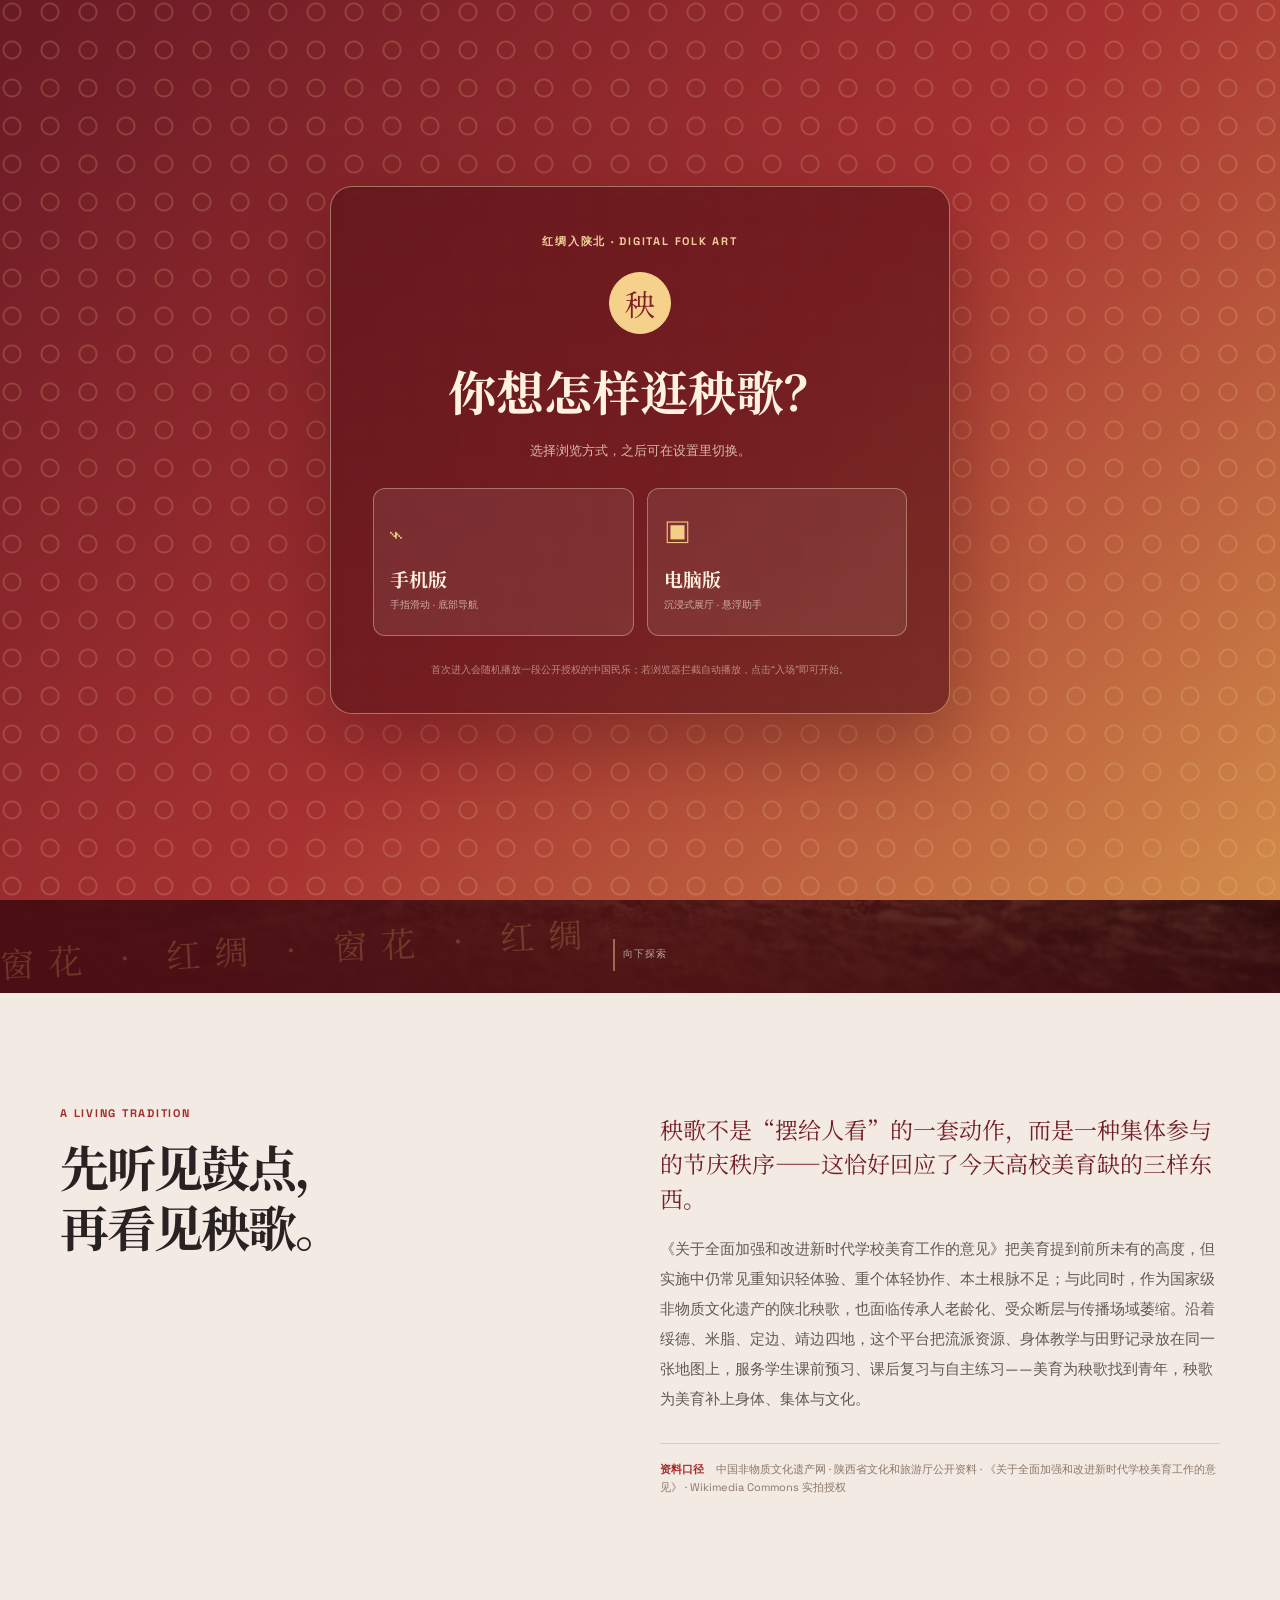
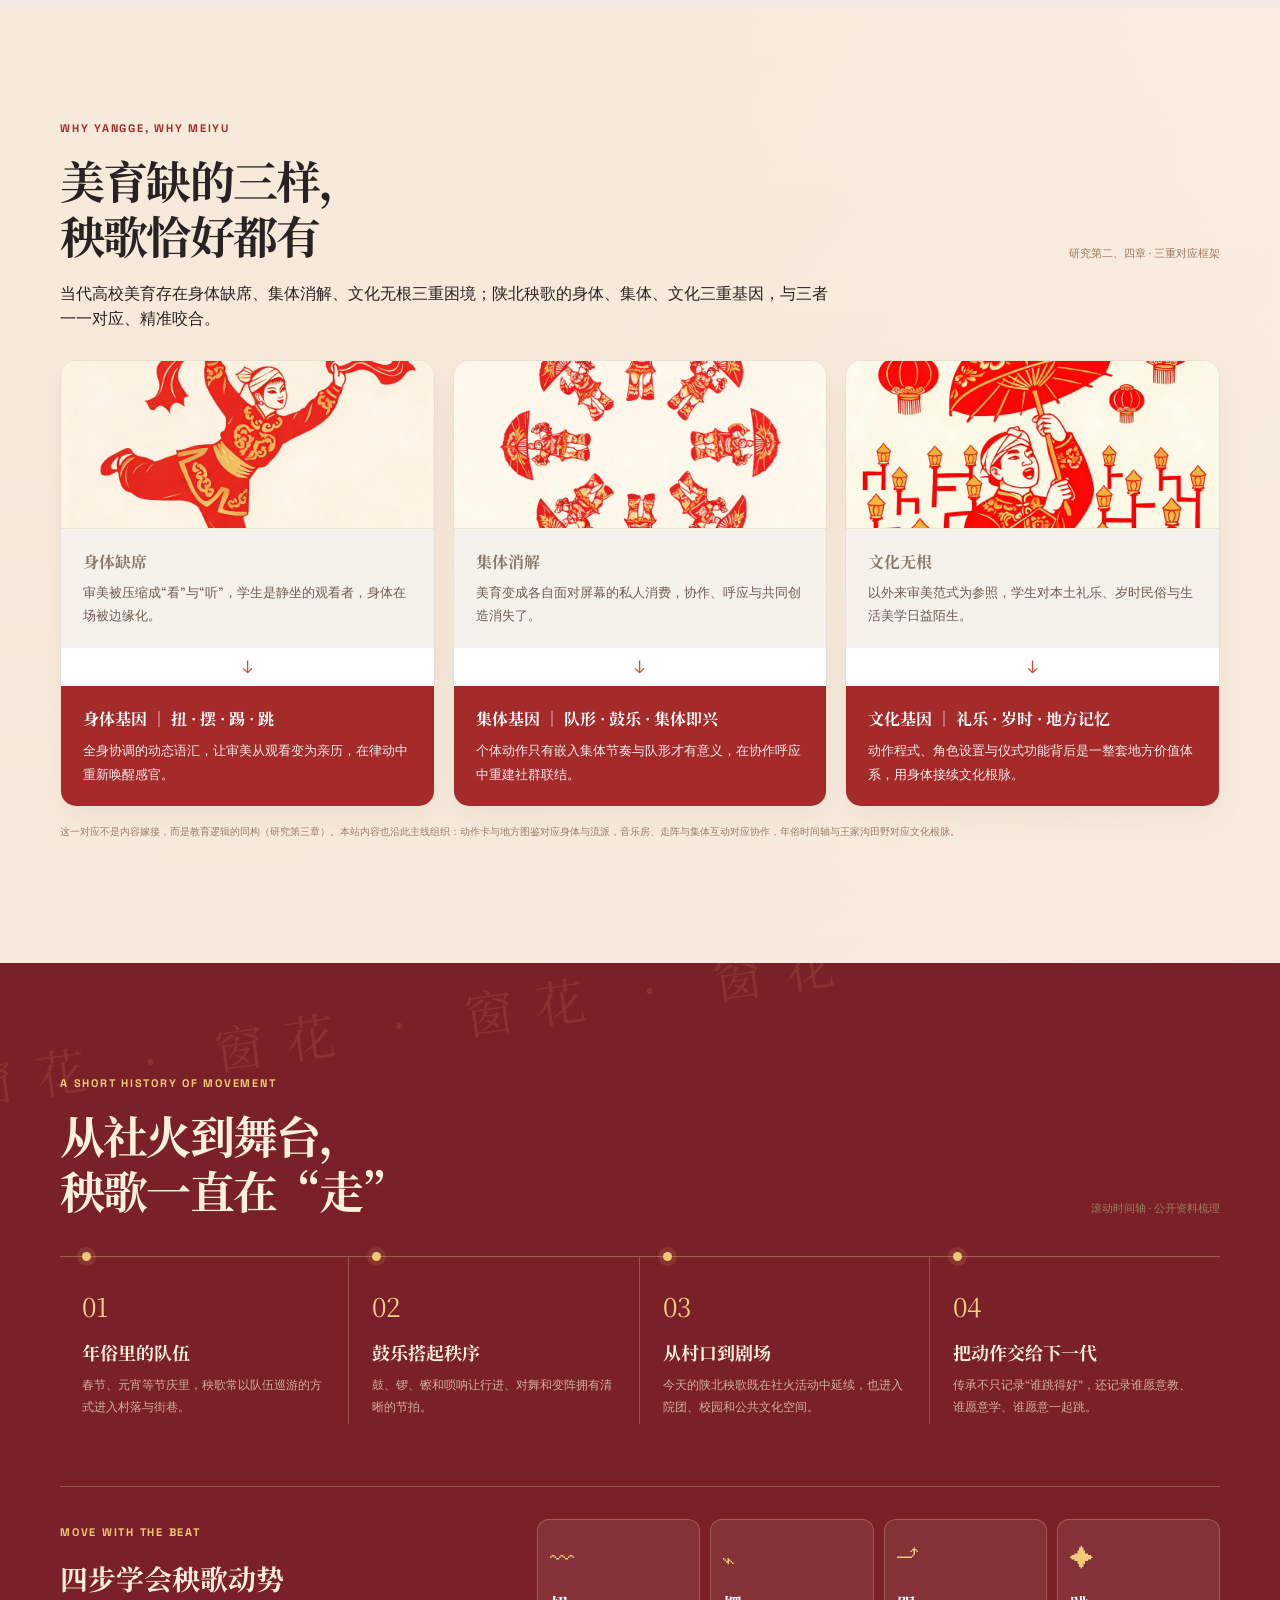
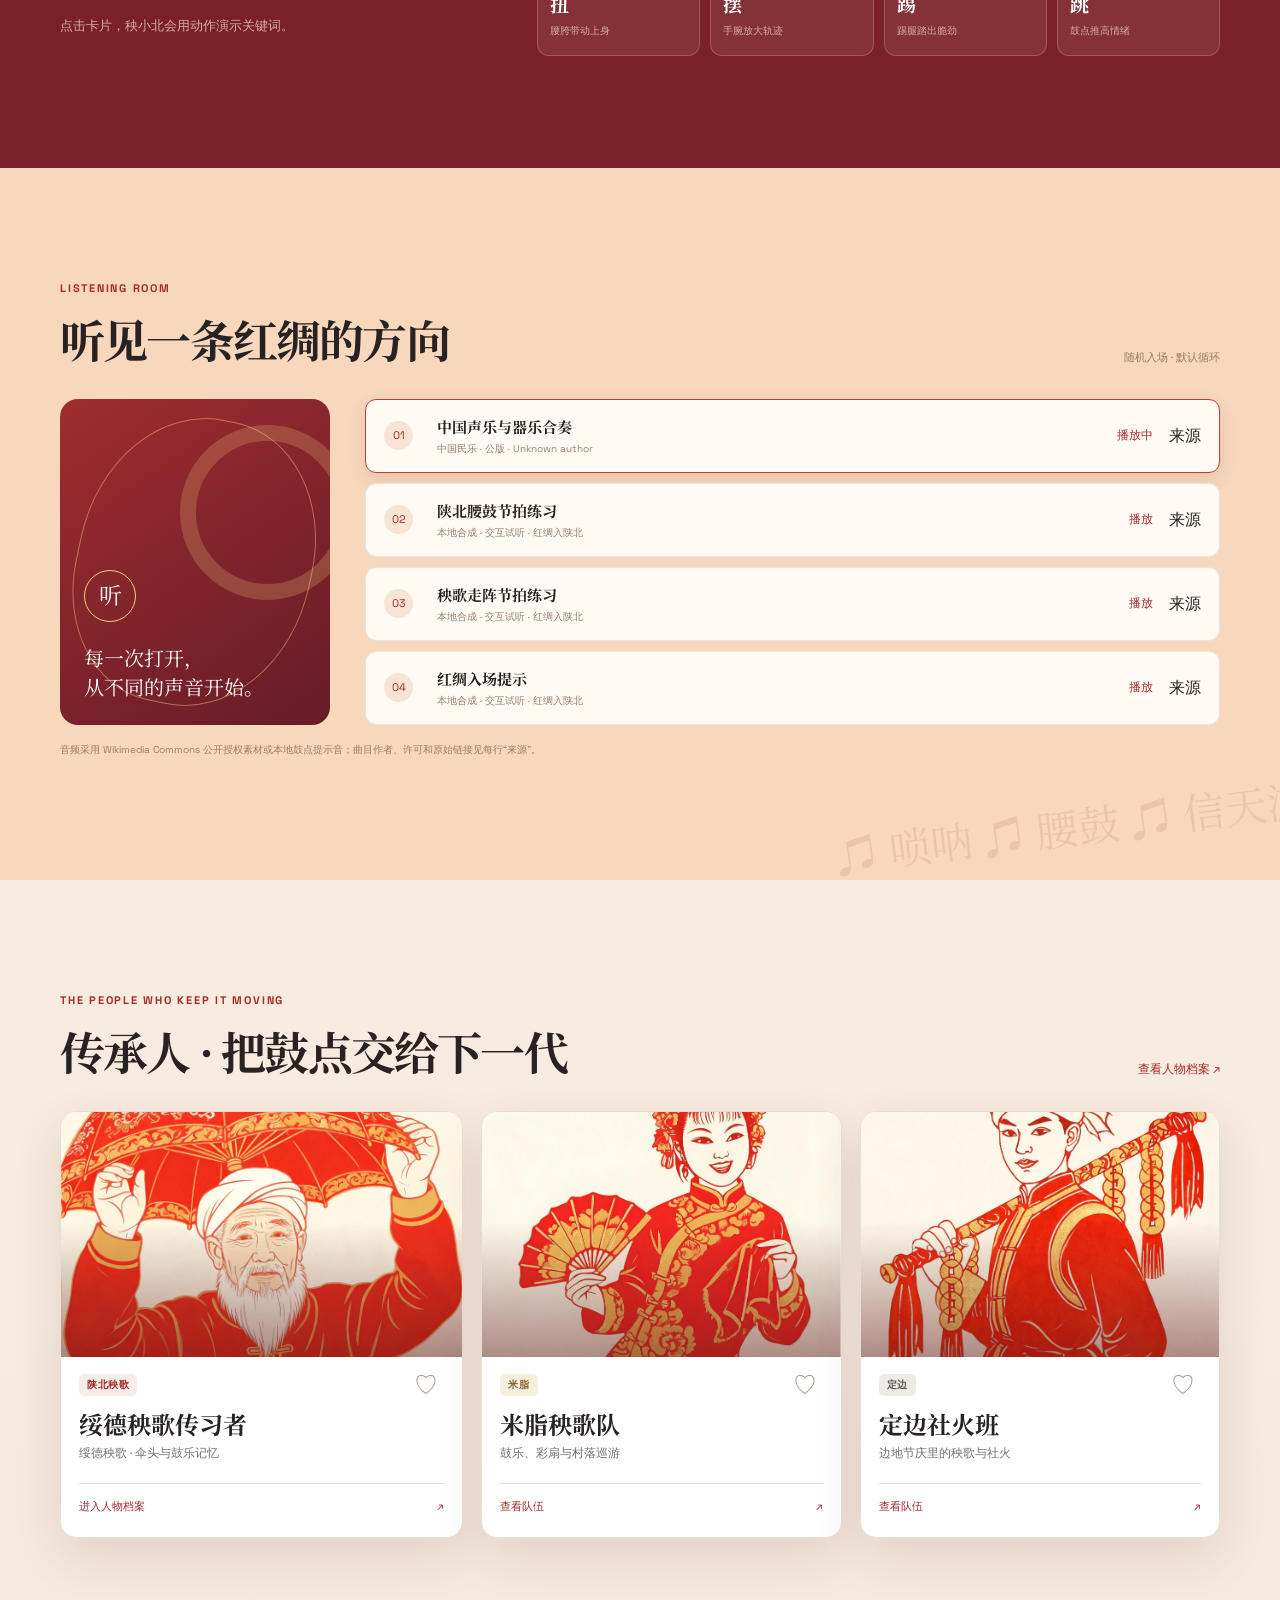
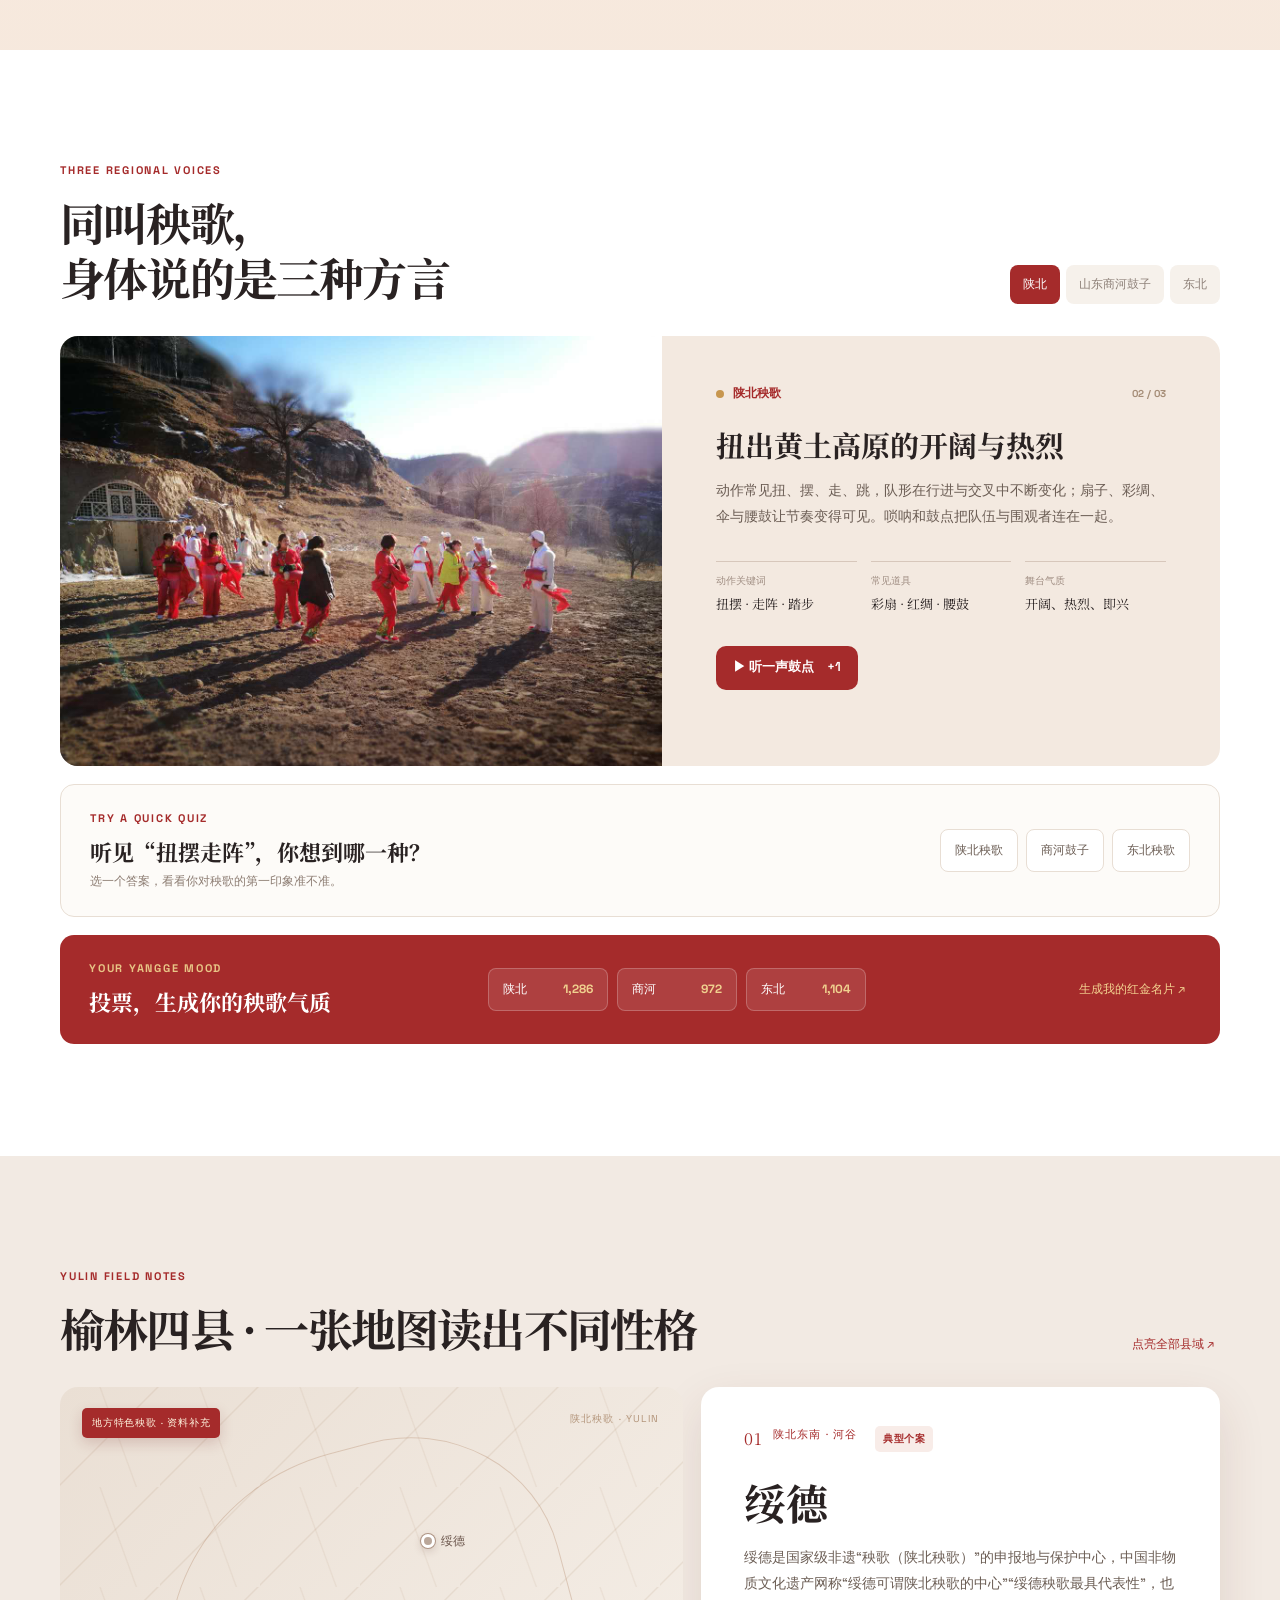
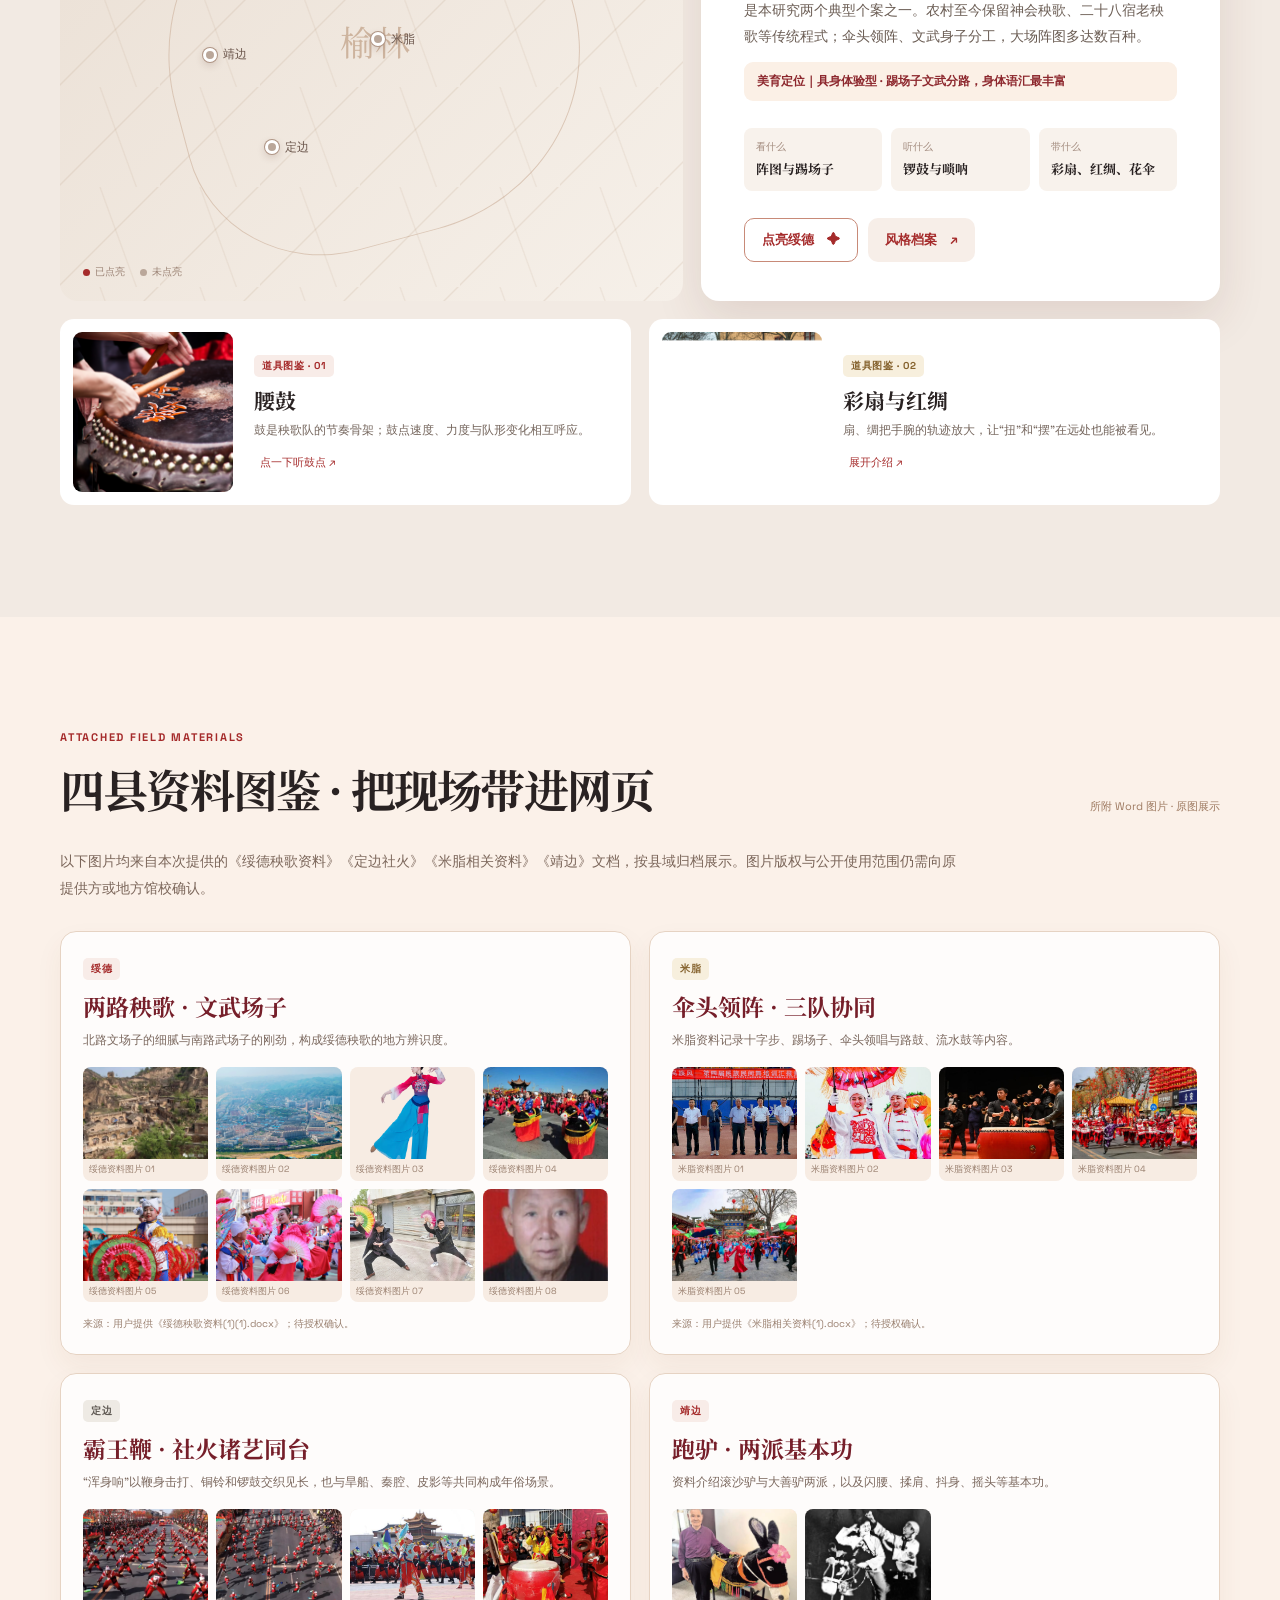
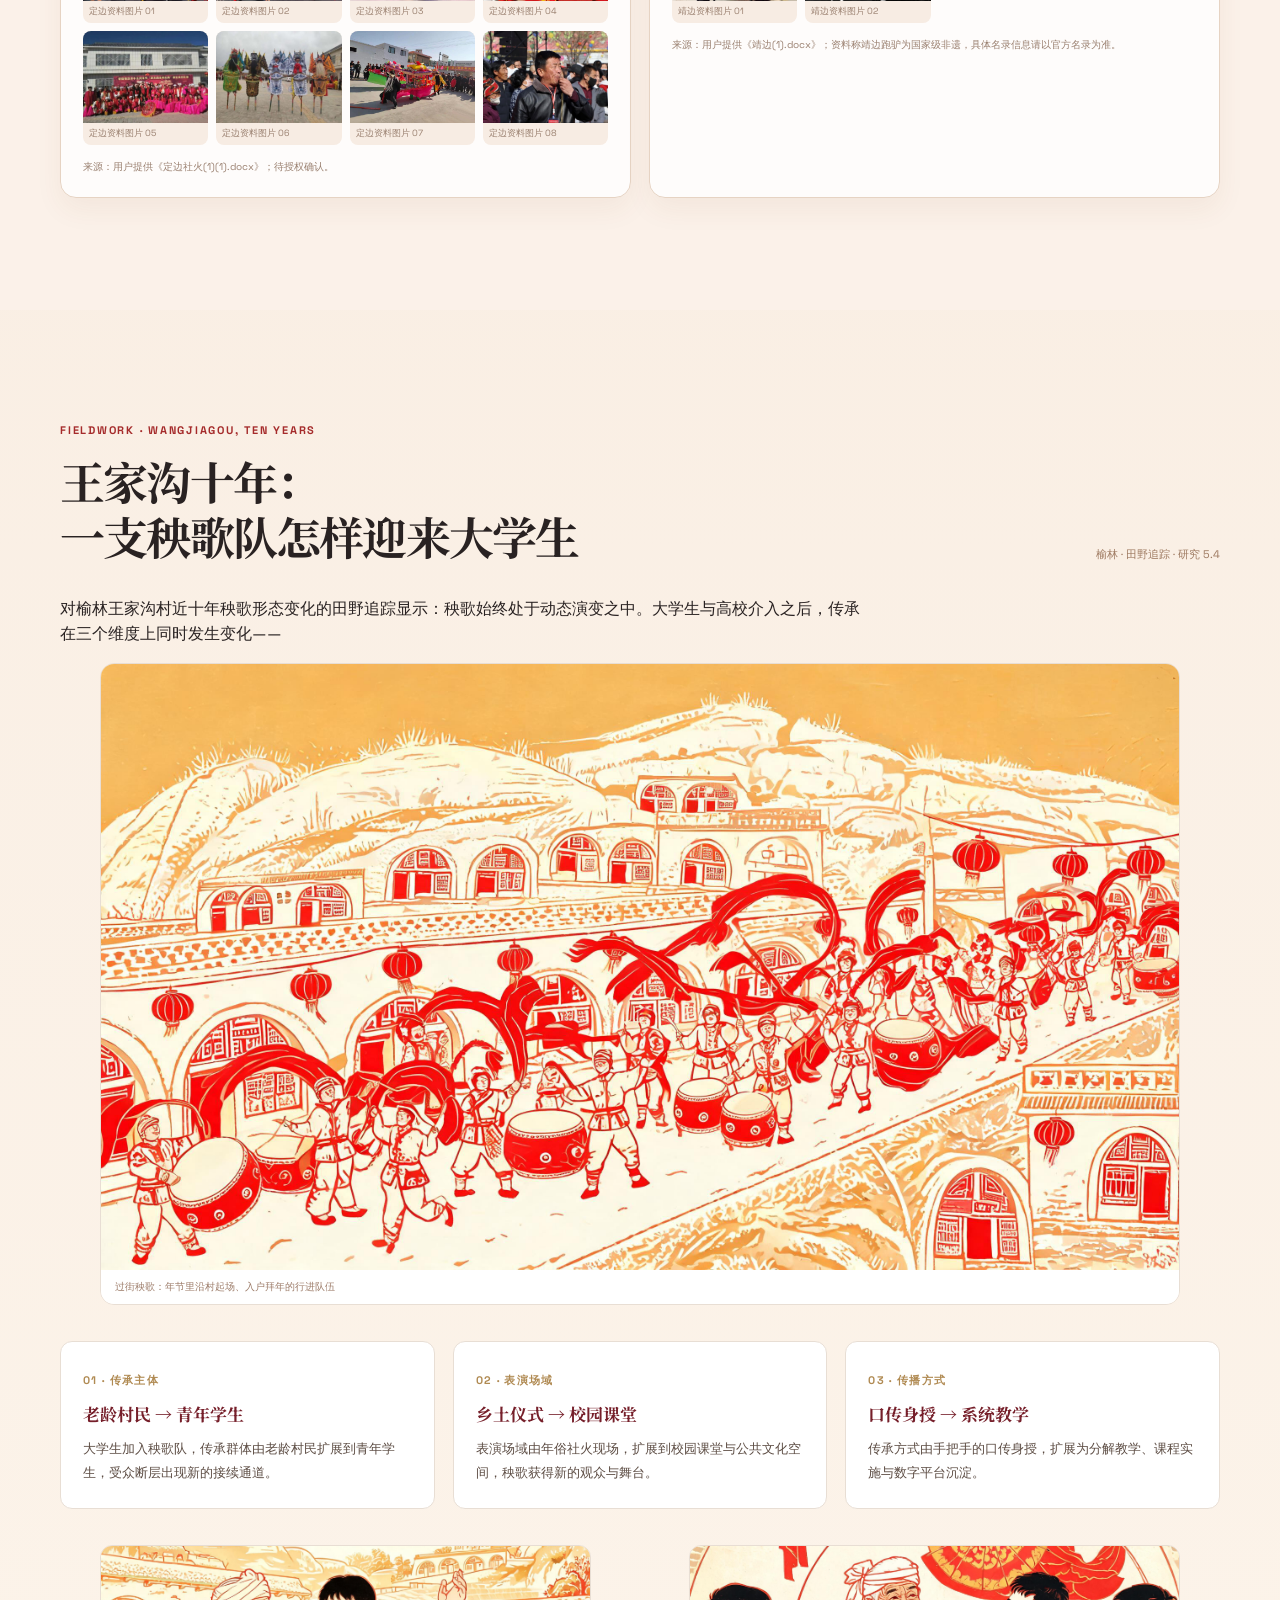
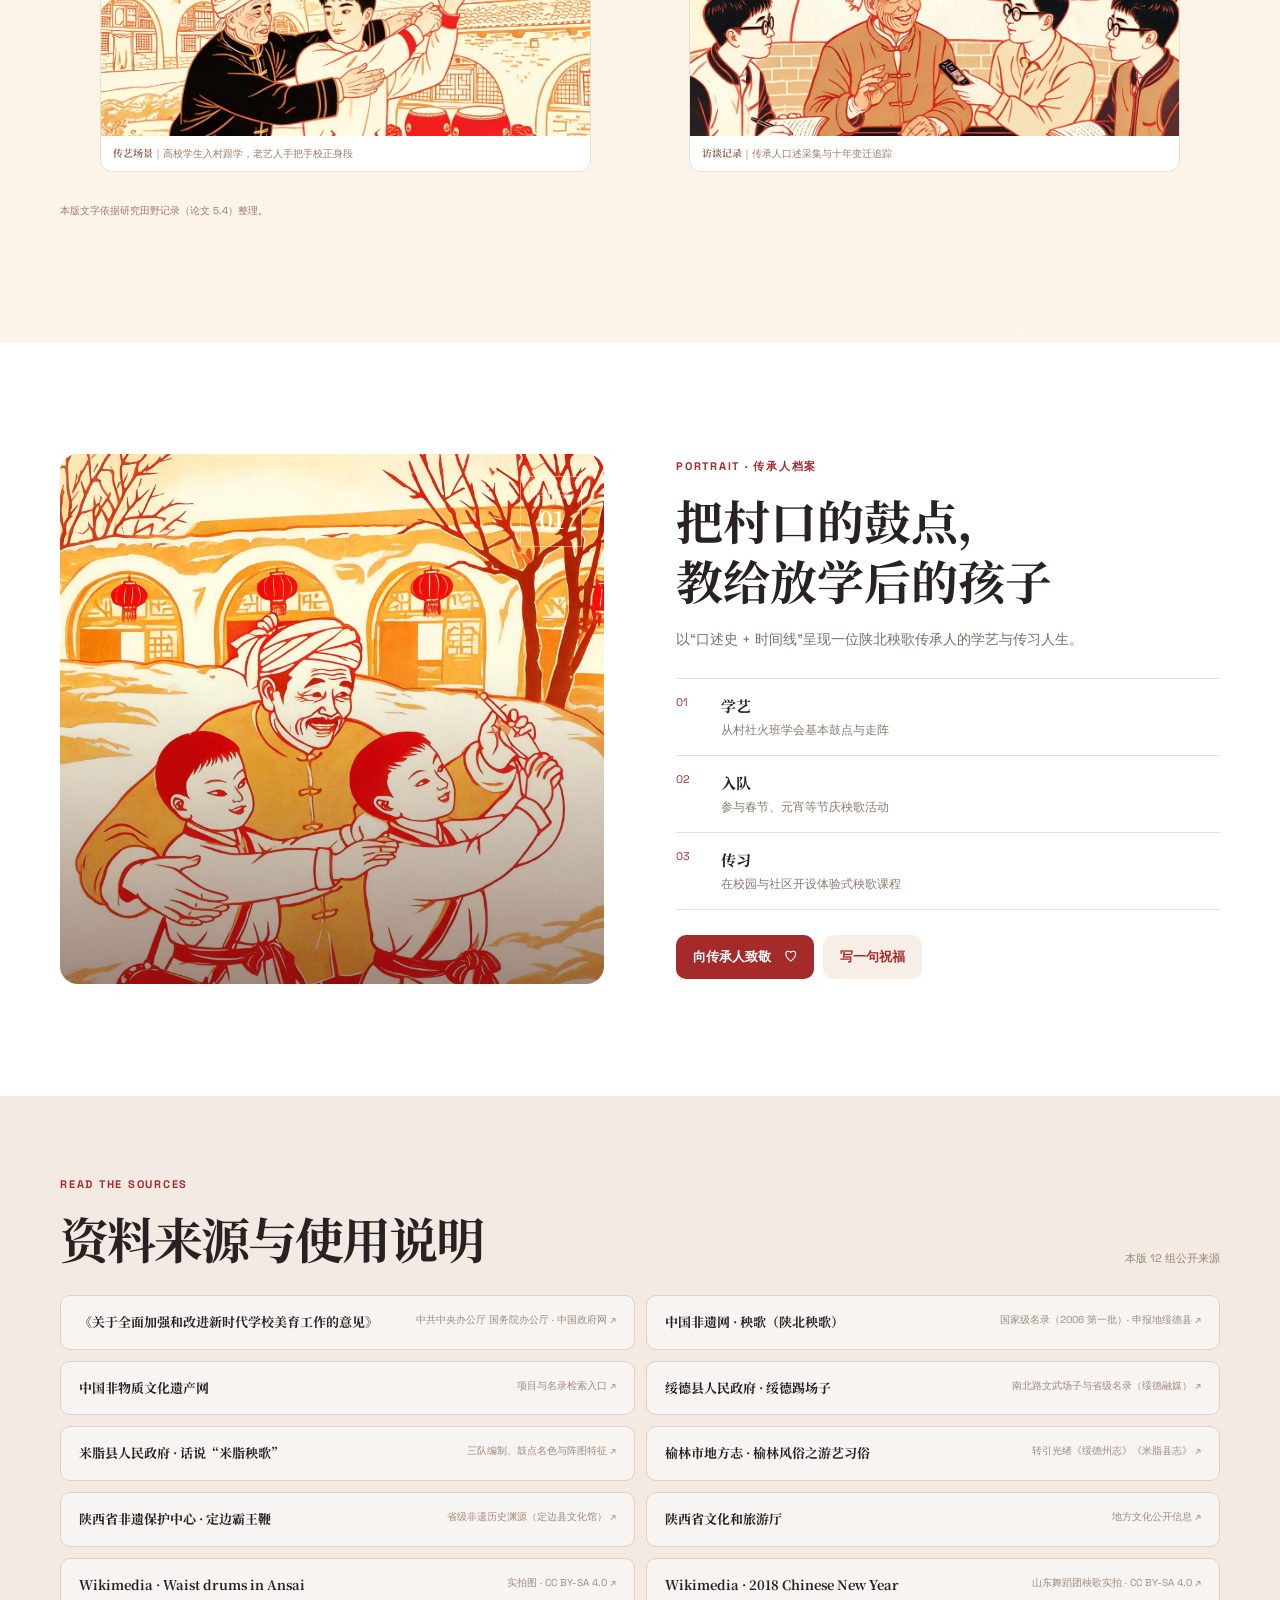
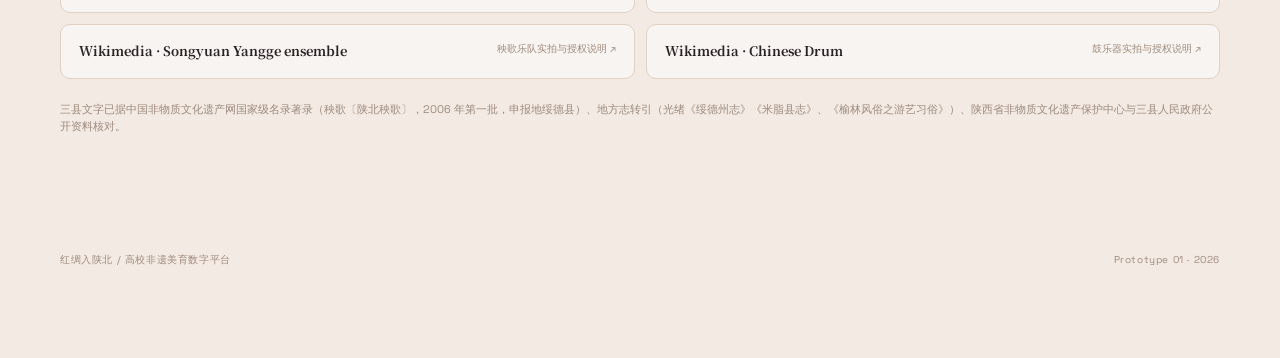
==== commit f9c56569: "Update copy for four-county atlas" ====
--- a/index.html
+++ b/index.html
@@ -83,7 +83,7 @@
         <div class="hero-copy">
           <p class="kicker light">NORTHERN SHAANXI · YANGGE</p>
           <h1>一条红绸，<br><em>扭出黄土高原的春天</em></h1>
-          <p class="hero-lead">陕北秧歌是国家级非物质文化遗产。沿着绥德、米脂、定边三地，看见它怎样以扭、摆、踢、跳的身体律动、队形协作与礼乐民俗走进高校美育课堂——让学生用身体亲历、在集体中共鸣、从本土文化扎根。</p>
+          <p class="hero-lead">陕北秧歌是国家级非物质文化遗产。沿着绥德、米脂、定边、靖边四地，看见它怎样以扭、摆、踢、跳的身体律动、队形协作与礼乐民俗走进高校美育课堂——让学生用身体亲历、在集体中共鸣、从本土文化扎根。</p>
           <div class="hero-ctas">
             <a class="btn btn-gold" href="#atlas" data-nav="atlas">从四县开始逛 <span>→</span></a>
             <button class="btn btn-ghost" id="todayBtn" type="button">今日秧歌一赏 <span>✦</span></button>
@@ -111,7 +111,7 @@
         </div>
         <div class="intro-text">
           <p class="lead">秧歌不是“摆给人看”的一套动作，而是一种集体参与的节庆秩序——这恰好回应了今天高校美育缺的三样东西。</p>
-          <p>《关于全面加强和改进新时代学校美育工作的意见》把美育提到前所未有的高度，但实施中仍常见重知识轻体验、重个体轻协作、本土根脉不足；与此同时，作为国家级非物质文化遗产的陕北秧歌，也面临传承人老龄化、受众断层与传播场域萎缩。沿着绥德、米脂、定边三地，这个平台把流派资源、身体教学与田野记录放在同一张地图上，服务学生课前预习、课后复习与自主练习——美育为秧歌找到青年，秧歌为美育补上身体、集体与文化。</p>
+          <p>《关于全面加强和改进新时代学校美育工作的意见》把美育提到前所未有的高度，但实施中仍常见重知识轻体验、重个体轻协作、本土根脉不足；与此同时，作为国家级非物质文化遗产的陕北秧歌，也面临传承人老龄化、受众断层与传播场域萎缩。沿着绥德、米脂、定边、靖边四地，这个平台把流派资源、身体教学与田野记录放在同一张地图上，服务学生课前预习、课后复习与自主练习——美育为秧歌找到青年，秧歌为美育补上身体、集体与文化。</p>
           <div class="source-line"><span>资料口径</span>中国非物质文化遗产网 · 陕西省文化和旅游厅公开资料 · 《关于全面加强和改进新时代学校美育工作的意见》 · Wikimedia Commons 实拍授权</div>
         </div>
       </div>
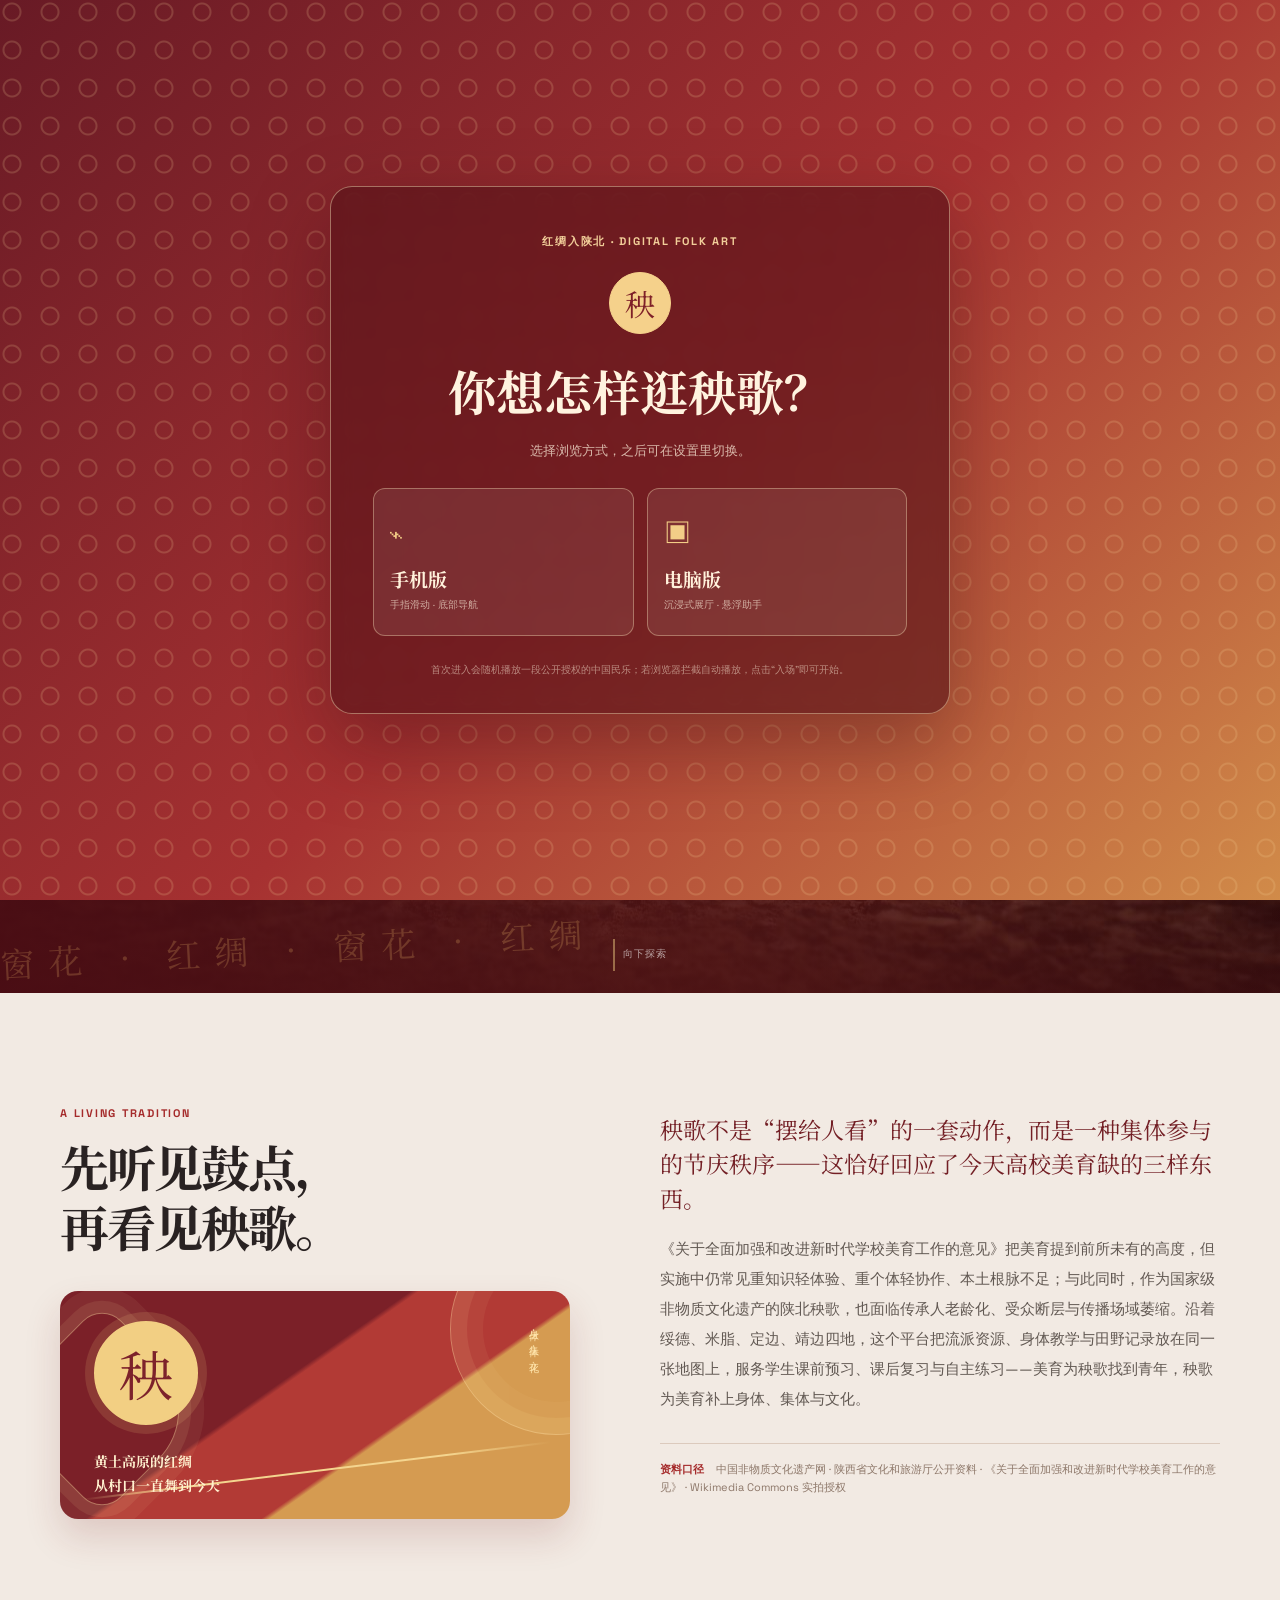
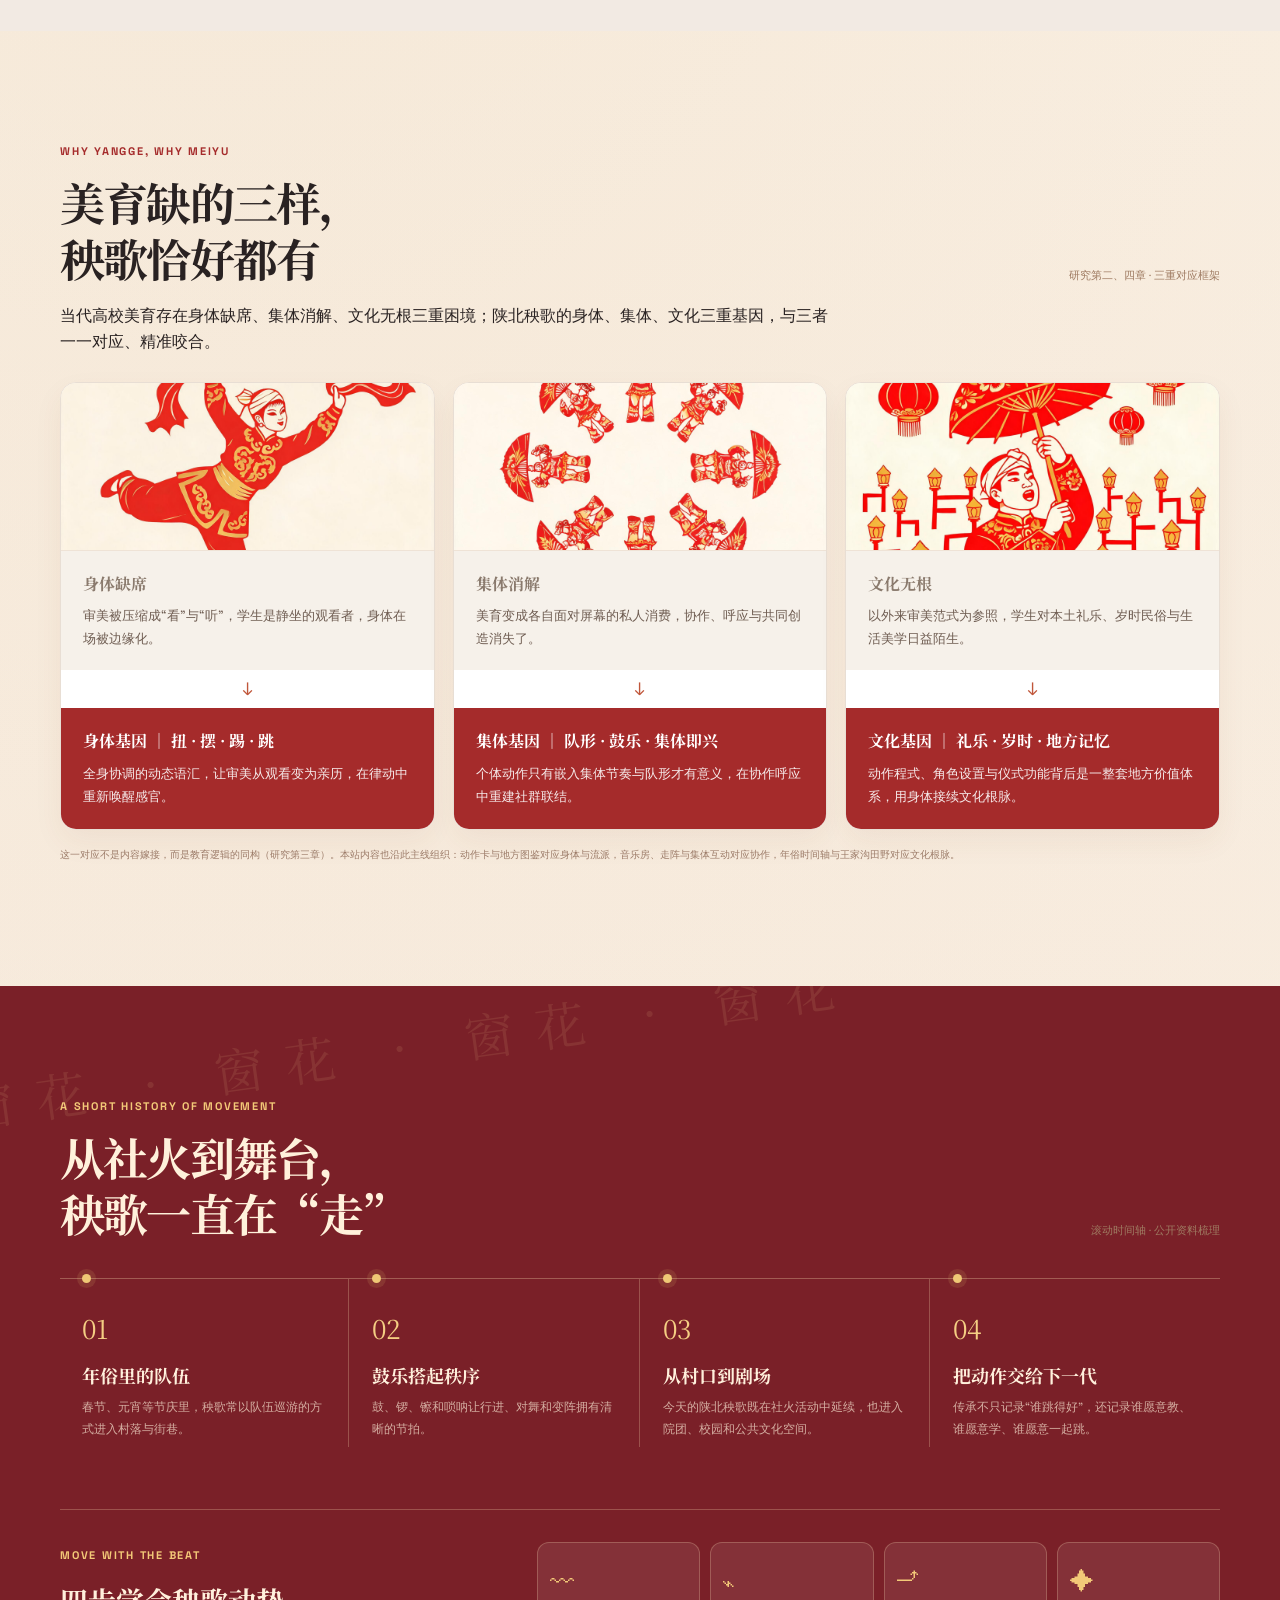
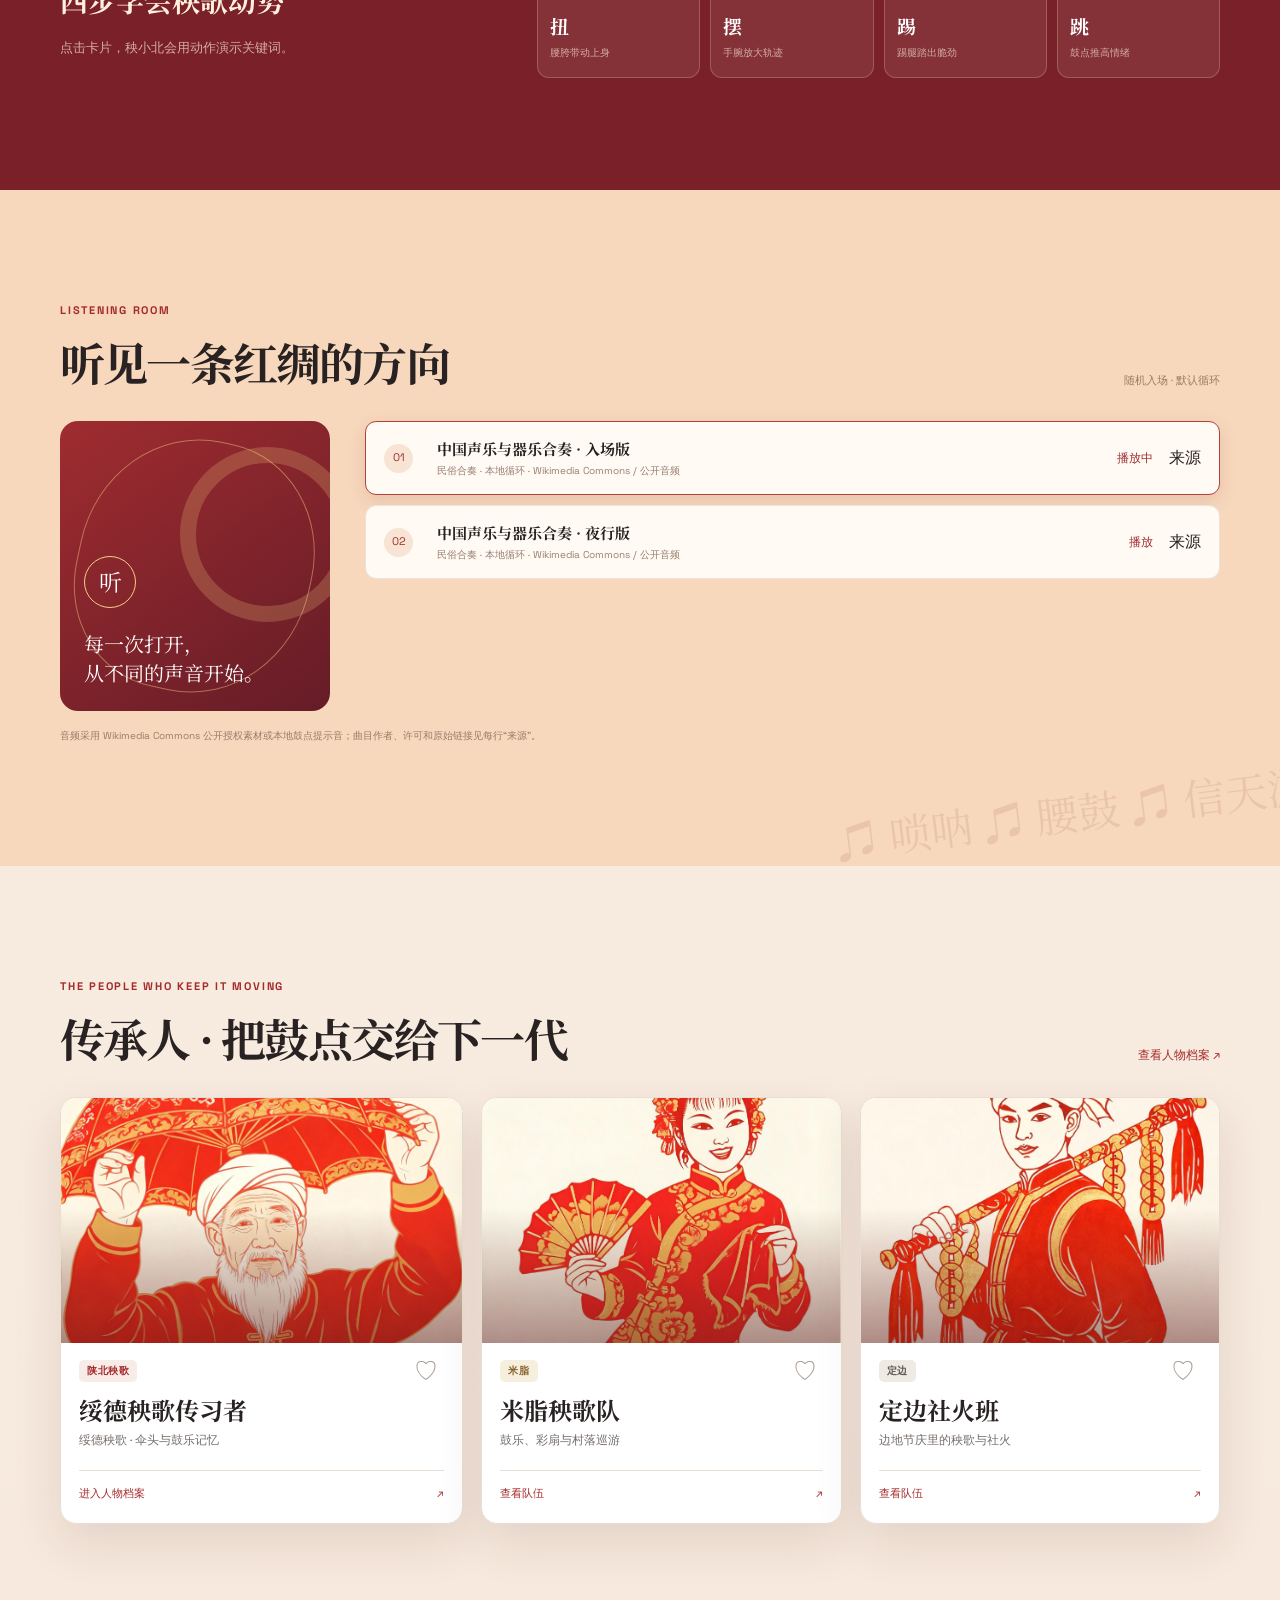
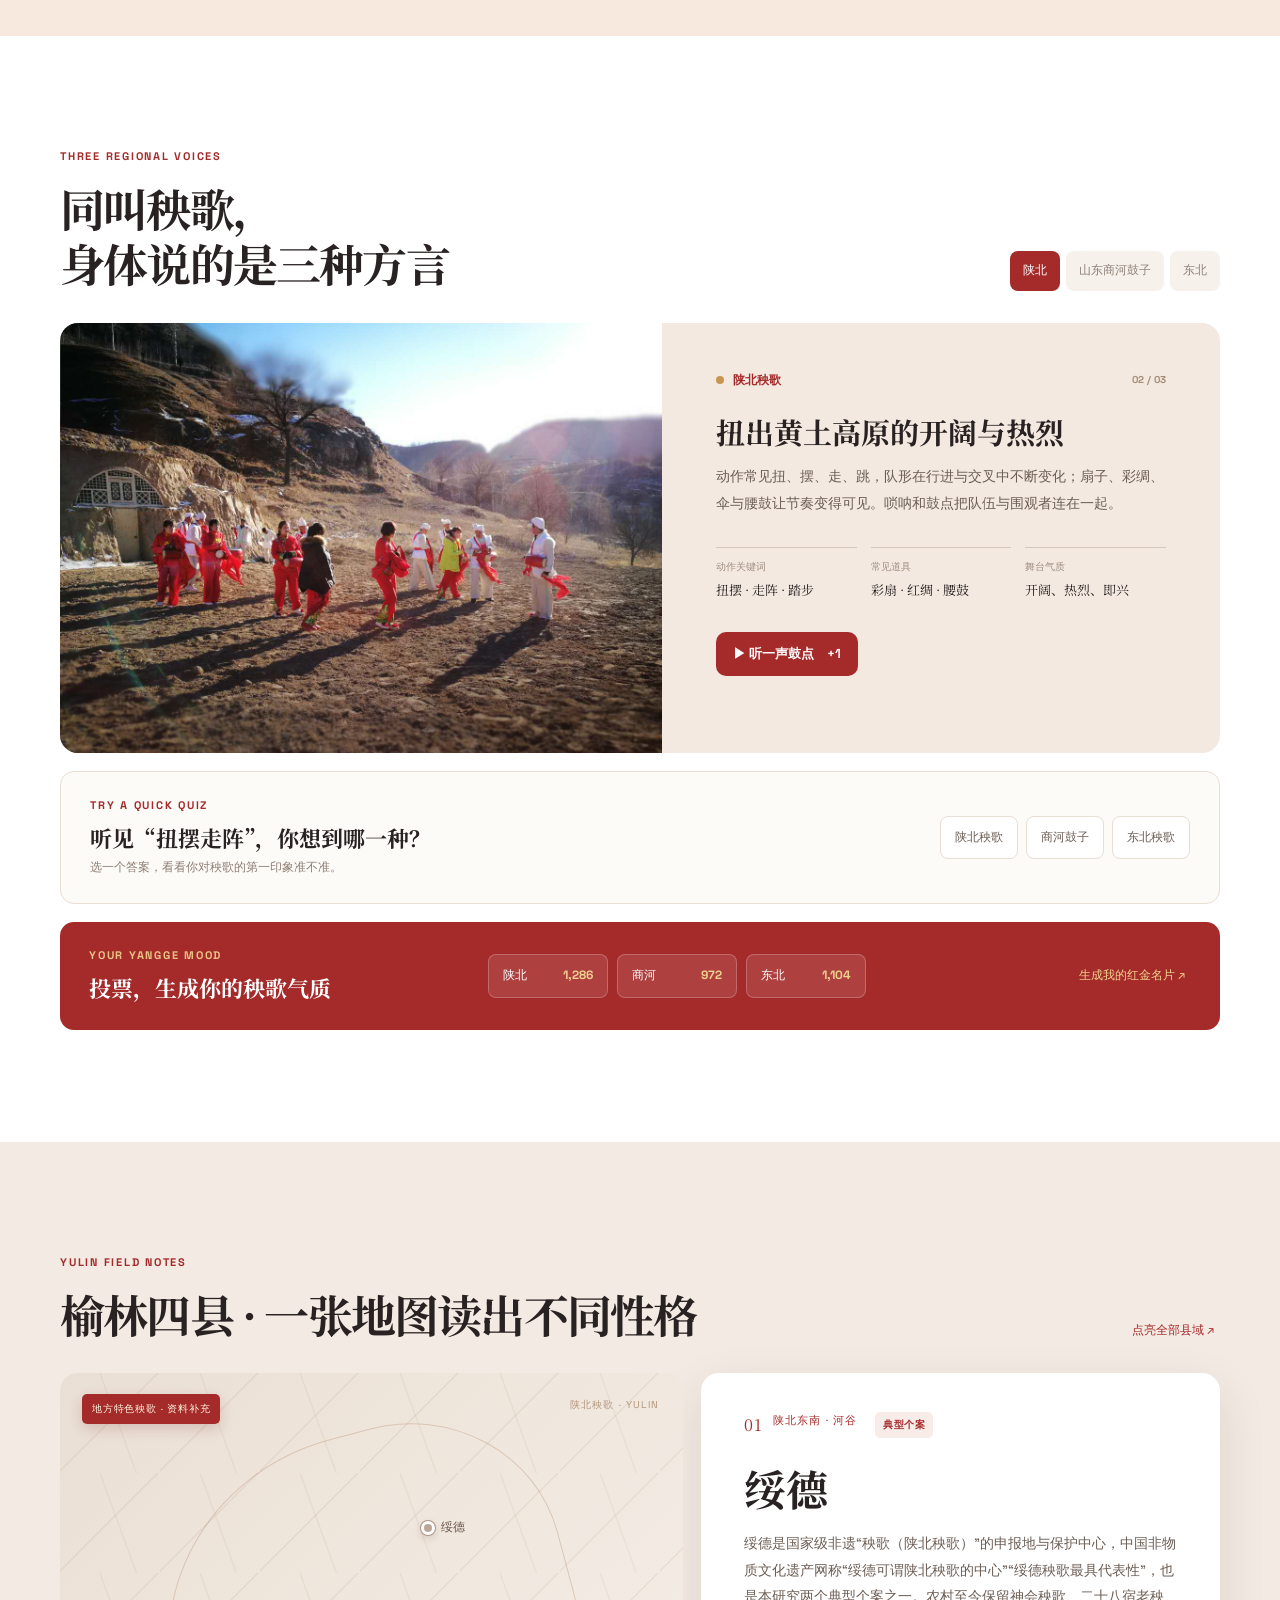
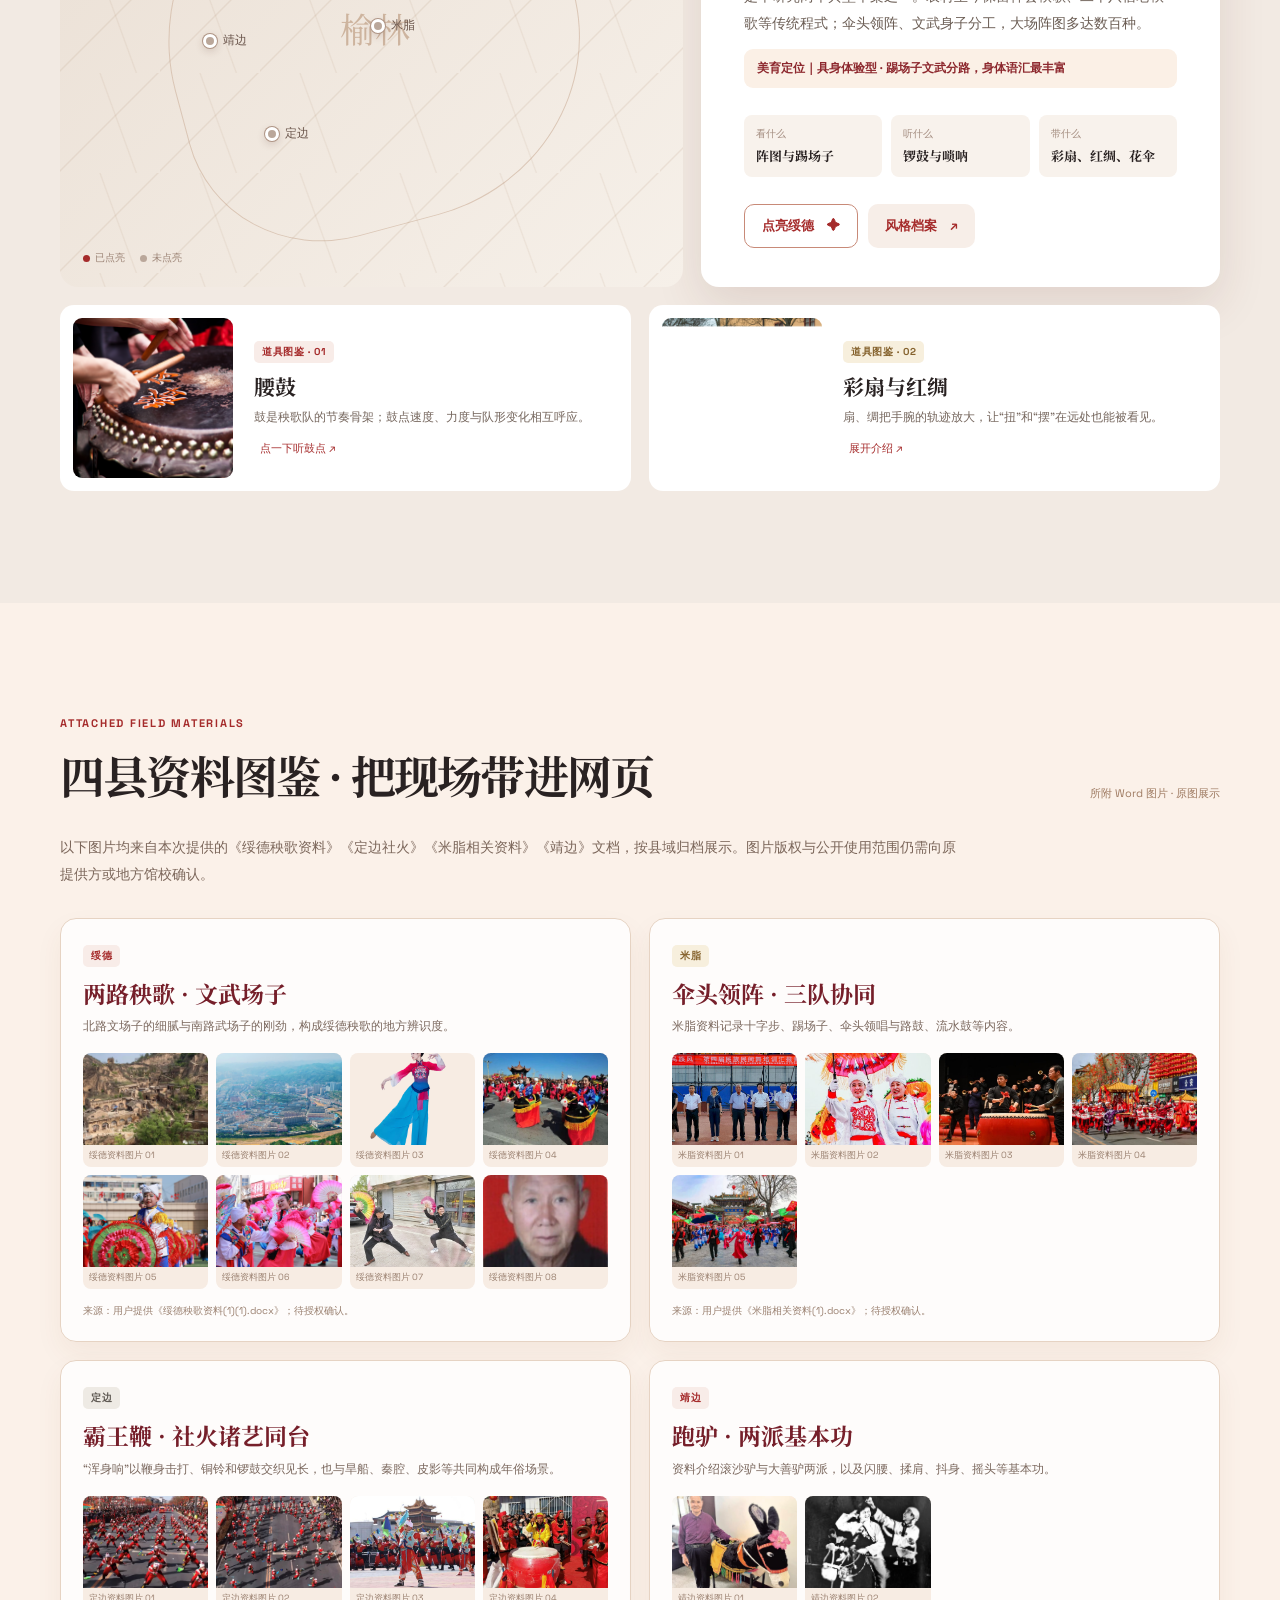
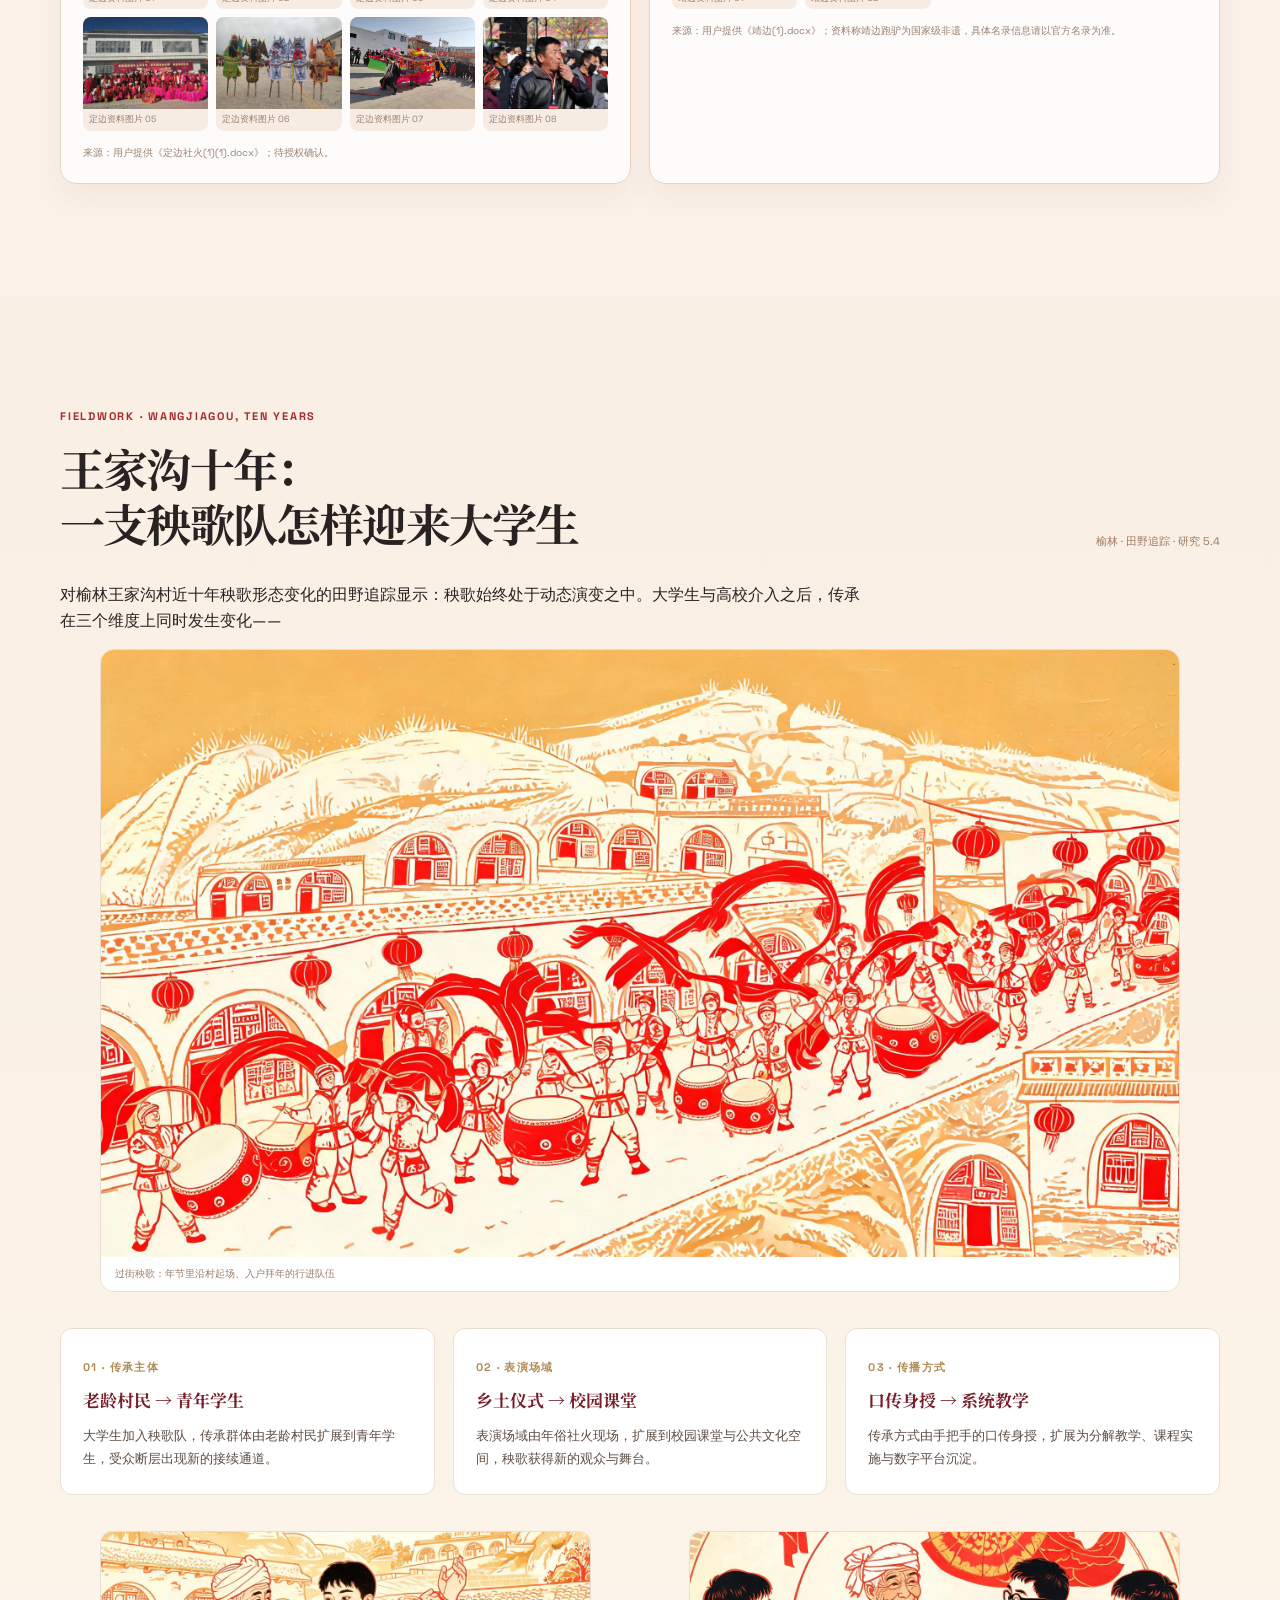
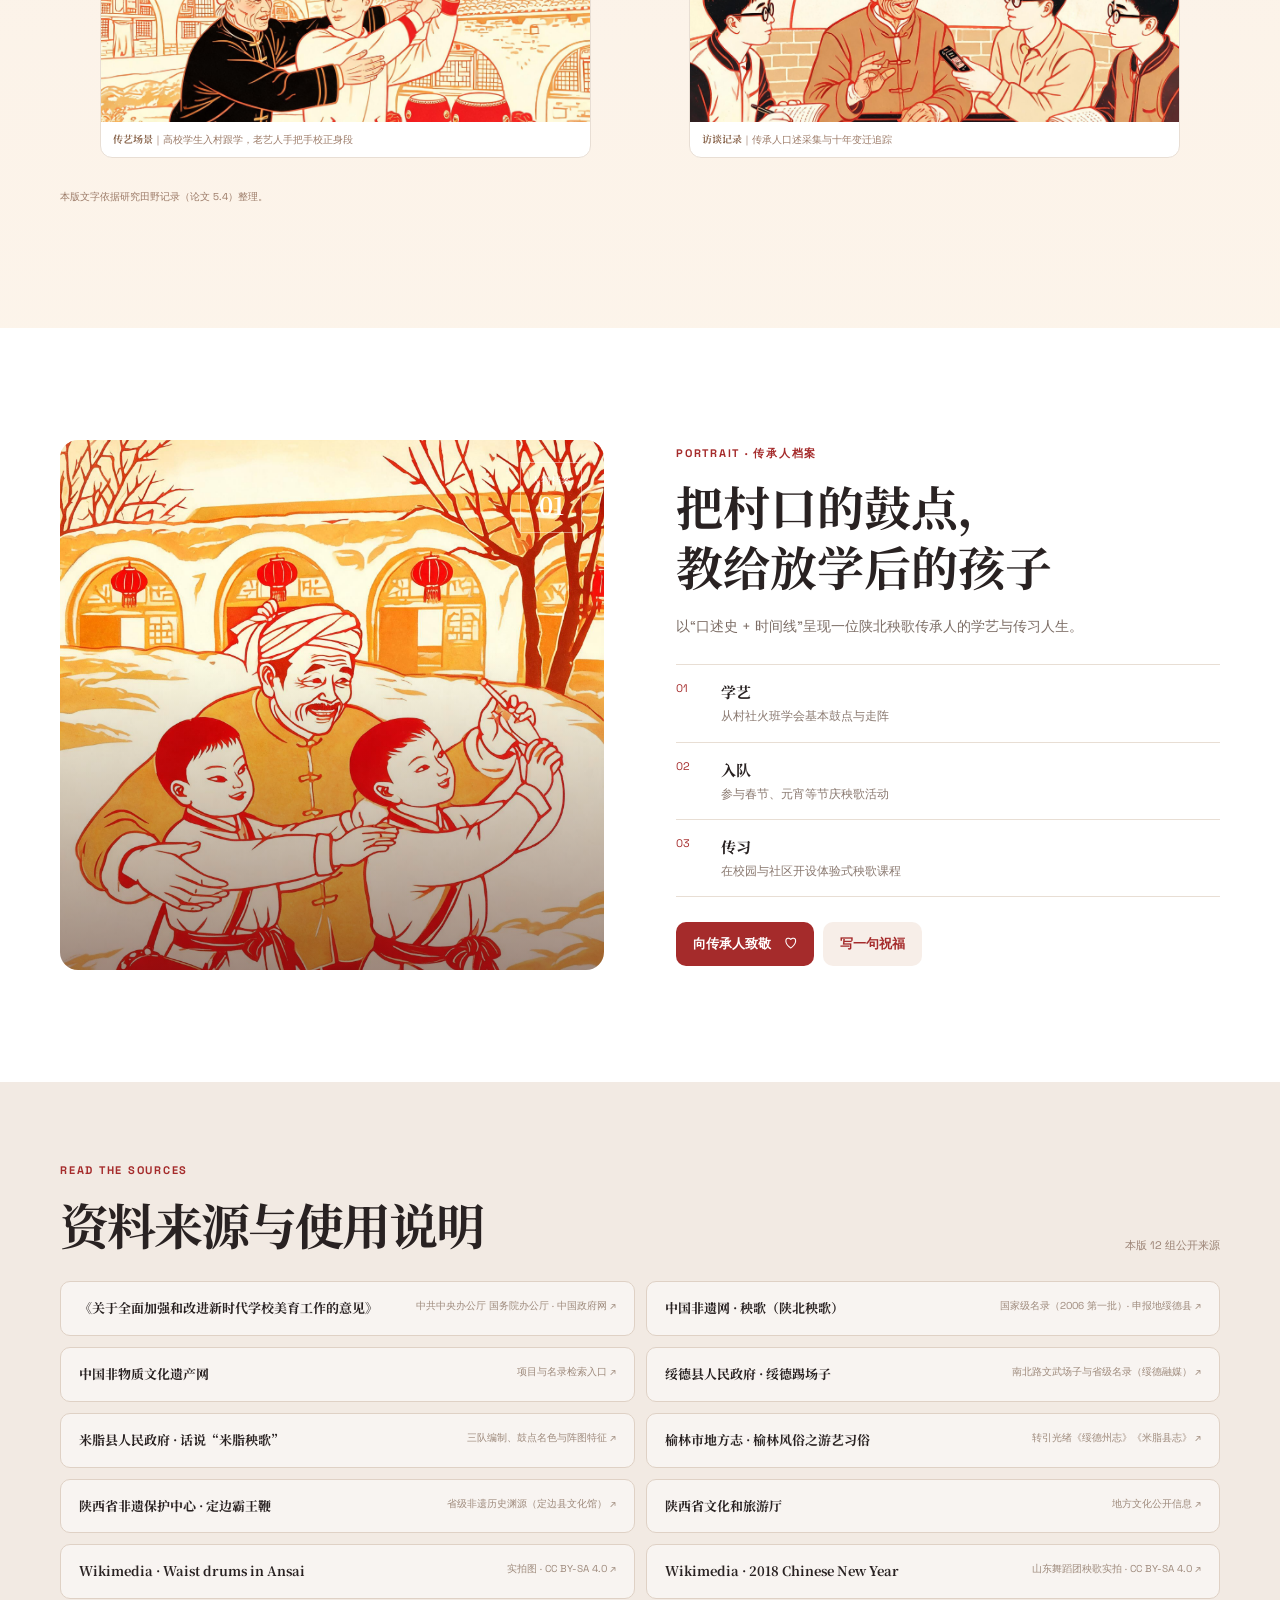
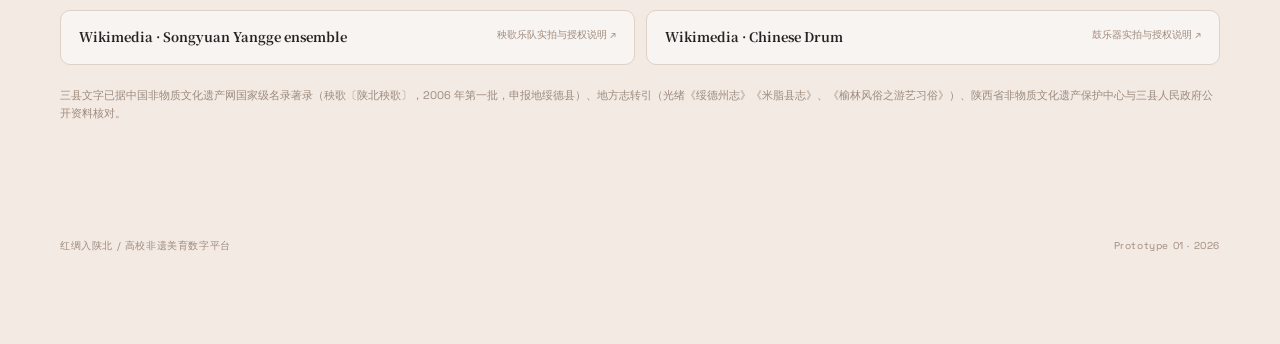
==== commit 041d6ec9: "Add regional archive pages and blessing marquee" ====
--- a/index.html
+++ b/index.html
@@ -108,6 +108,7 @@
         <div>
           <p class="kicker">A LIVING TRADITION</p>
           <h2>先听见鼓点，<br>再看见秧歌。</h2>
+          <div class="intro-art" aria-hidden="true"><div class="intro-art-sun">秧</div><span>身体 · 集体 · 文化</span><i></i><b>黄土高原的红绸<br>从村口一直舞到今天</b></div>
         </div>
         <div class="intro-text">
           <p class="lead">秧歌不是“摆给人看”的一套动作，而是一种集体参与的节庆秩序——这恰好回应了今天高校美育缺的三样东西。</p>
@@ -168,26 +169,26 @@
       <div class="container">
         <div class="section-head">
           <div><p class="kicker">THE PEOPLE WHO KEEP IT MOVING</p><h2>传承人 · 把鼓点交给下一代</h2></div>
-          <a href="#legacy-detail" class="text-link">查看人物档案 ↗</a>
+          <a href="archive.html?county=suid" class="text-link">查看人物档案 ↗</a>
         </div>
         <div class="people-row">
           <article class="person-card featured-person" data-person="绥德秧歌传习者">
             <div class="person-image person-one"></div>
             <div class="person-meta"><span class="tag red">陕北秧歌</span><button class="follow" type="button" aria-label="关注绥德秧歌传习者">♡</button></div>
             <h3>绥德秧歌传习者</h3><p>绥德秧歌 · 伞头与鼓乐记忆</p>
-            <div class="card-arrow">进入人物档案 <span>↗</span></div>
+            <a class="card-arrow" href="archive.html?county=suid">进入人物档案 <span>↗</span></a>
           </article>
           <article class="person-card" data-person="米脂秧歌队">
             <div class="person-image person-two"></div>
             <div class="person-meta"><span class="tag gold">米脂</span><button class="follow" type="button" aria-label="关注米脂秧歌队">♡</button></div>
             <h3>米脂秧歌队</h3><p>鼓乐、彩扇与村落巡游</p>
-            <div class="card-arrow">查看队伍 <span>↗</span></div>
+            <a class="card-arrow" href="archive.html?county=mizhi">查看队伍 <span>↗</span></a>
           </article>
           <article class="person-card" data-person="定边社火班">
             <div class="person-image person-three"></div>
             <div class="person-meta"><span class="tag ink">定边</span><button class="follow" type="button" aria-label="关注定边社火班">♡</button></div>
             <h3>定边社火班</h3><p>边地节庆里的秧歌与社火</p>
-            <div class="card-arrow">查看队伍 <span>↗</span></div>
+            <a class="card-arrow" href="archive.html?county=dingbian">查看队伍 <span>↗</span></a>
           </article>
         </div>
       </div>
@@ -302,6 +303,7 @@
   <button class="assistant-orb" id="assistantOrb" type="button" aria-label="打开秧小北助手"><span class="orb-face">秧</span><i class="orb-scarf"></i><small>秧小北</small></button>
   <aside class="assistant-panel" id="assistantPanel" aria-hidden="true"><div class="assistant-head"><div class="assistant-avatar"><span>秧</span></div><div><b>秧小北</b><small>你的陕北秧歌向导</small></div><button id="assistantClose" type="button">×</button></div><div class="assistant-motion" id="assistantMotion"><span class="motion-scarf"></span><span class="motion-body">秧</span></div><div class="chat-log" id="chatLog"><div class="chat-msg bot">嗨！我是秧小北。可以问我陕北秧歌、陕北年俗，也可以让我带你去页面里逛逛。</div><div class="quick-chips"><button data-ask="陕北秧歌有什么特点？" type="button">秧歌有什么特点？</button><button data-ask="带我去音乐房" type="button">带我去音乐房</button><button data-ask="打开头像工坊" type="button">制作我的头像</button></div></div><div class="chat-compose"><button id="voiceBtn" type="button" title="语音输入">◉</button><input id="chatInput" placeholder="问问秧小北…" /><button id="chatSend" type="button">发送</button></div><button class="avatar-entry" id="avatarEntry" type="button">✦ 打开本地头像工坊</button></aside>
   <div class="avatar-panel" id="avatarPanel" aria-hidden="true"><div class="avatar-backdrop" data-close-avatar></div><div class="avatar-card"><button class="modal-close" data-close-avatar type="button">×</button><p class="kicker">LOCAL AVATAR STUDIO</p><h2>把你的脸，放进陕北年画</h2><p class="avatar-note">照片只在本机处理。第一版采用本地模板合成，不上传服务器。</p><div class="avatar-workspace"><div class="avatar-preview" id="avatarPreview"><div class="template-burst"></div><div class="avatar-face-slot" id="avatarFaceSlot">上传照片</div><div class="template-costume" id="templateCostume">胖娃娃</div></div><div class="avatar-controls"><label class="upload-btn">选择照片<input type="file" id="avatarFile" accept="image/*" /></label><div class="template-grid"><button data-template="胖娃娃" type="button">喜庆胖娃娃</button><button data-template="秧歌舞者" type="button">跳秧歌</button><button data-template="腰鼓小将" type="button">腰鼓小将</button><button data-template="剪纸秧歌娃" type="button">剪纸年画</button></div><button class="btn btn-red" id="downloadAvatar" type="button">下载头像 PNG ↗</button></div></div><p class="avatar-status" id="avatarStatus">支持 FaceDetector 的浏览器会优先识别面部；否则可在预览区调整裁剪。</p></div></div>
+  <div class="blessing-marquee" id="blessingMarquee" aria-live="polite" aria-label="祝福弹幕"></div>
   <script src="app.js?v=20261019docs"></script>
 </body>
 </html>
--- a/styles.css
+++ b/styles.css
@@ -36,3 +36,17 @@
 .doc-source{display:block;margin-top:14px;color:#9a8070;font-size:10px;line-height:1.6}
 @media(max-width:900px){.doc-groups{grid-template-columns:1fr}}
 @media(max-width:560px){.doc-group{padding:17px}.doc-photo-grid{grid-template-columns:repeat(2,1fr)}.doc-photo-grid img{height:130px}.map-feature-badge{left:14px;top:16px}}
+
+/* 首页留白补足：剪纸窗花与黄土高原意象 */
+.intro-art{position:relative;min-height:228px;margin-top:34px;overflow:hidden;border-radius:18px;background:linear-gradient(145deg,#7b2028 0 42%,#b23a35 43% 63%,#d59b51 64% 100%);box-shadow:0 18px 36px rgba(117,31,34,.16)}
+.intro-art:before,.intro-art:after{content:"";position:absolute;border:1px solid rgba(255,226,165,.58);transform:rotate(45deg);opacity:.75}
+.intro-art:before{width:150px;height:150px;left:-34px;top:42px;border-radius:18% 48% 18% 48%;box-shadow:0 0 0 12px rgba(255,226,165,.12),0 0 0 25px rgba(255,226,165,.09)}
+.intro-art:after{width:210px;height:210px;right:-92px;top:-68px;border-radius:50%;box-shadow:inset 0 0 0 16px rgba(255,226,165,.12),inset 0 0 0 32px rgba(255,226,165,.08)}
+.intro-art-sun{position:absolute;left:34px;top:30px;width:104px;height:104px;display:grid;place-items:center;border:2px solid #f2cf83;border-radius:50%;color:#7d222b;background:#f2cf83;font-family:var(--serif);font-size:54px;box-shadow:0 0 0 9px rgba(242,207,131,.14)}
+.intro-art span{position:absolute;right:28px;top:30px;color:#ffe5ac;font-size:10px;letter-spacing:.16em;writing-mode:vertical-rl}
+.intro-art i{position:absolute;left:20px;right:18px;bottom:47px;height:2px;background:linear-gradient(90deg,transparent,#f4d58f 22%,#f4d58f 78%,transparent);transform:rotate(-7deg)}
+.intro-art b{position:absolute;left:34px;bottom:21px;color:#fff1cf;font-family:var(--serif);font-size:14px;line-height:1.7}
+.blessing-marquee{position:fixed;inset:0;z-index:140;pointer-events:none;overflow:hidden}
+.blessing-item{position:absolute;top:var(--marquee-top);left:100%;display:inline-flex;align-items:center;gap:8px;padding:8px 18px;border:1px solid rgba(247,210,133,.74);border-radius:999px;color:#fff1c5;background:linear-gradient(90deg,rgba(111,26,33,.92),rgba(168,49,46,.88));box-shadow:0 10px 25px rgba(90,20,22,.22);font-family:var(--serif);font-size:14px;white-space:nowrap;animation:blessing-run 13.5s linear var(--marquee-delay) both}
+@keyframes blessing-run{0%{transform:translateX(0) rotate(-2deg);opacity:0}8%{opacity:1}50%{transform:translateX(-58vw) rotate(1deg)}92%{opacity:1}100%{transform:translateX(-125vw) rotate(-2deg);opacity:0}}
+@media(max-width:560px){.intro-art{min-height:190px;margin-top:24px}.intro-art-sun{left:22px;top:24px;width:84px;height:84px;font-size:42px}.intro-art b{left:24px;bottom:16px;font-size:12px}.intro-art span{right:18px;top:22px}.blessing-item{font-size:12px;padding:7px 13px}}
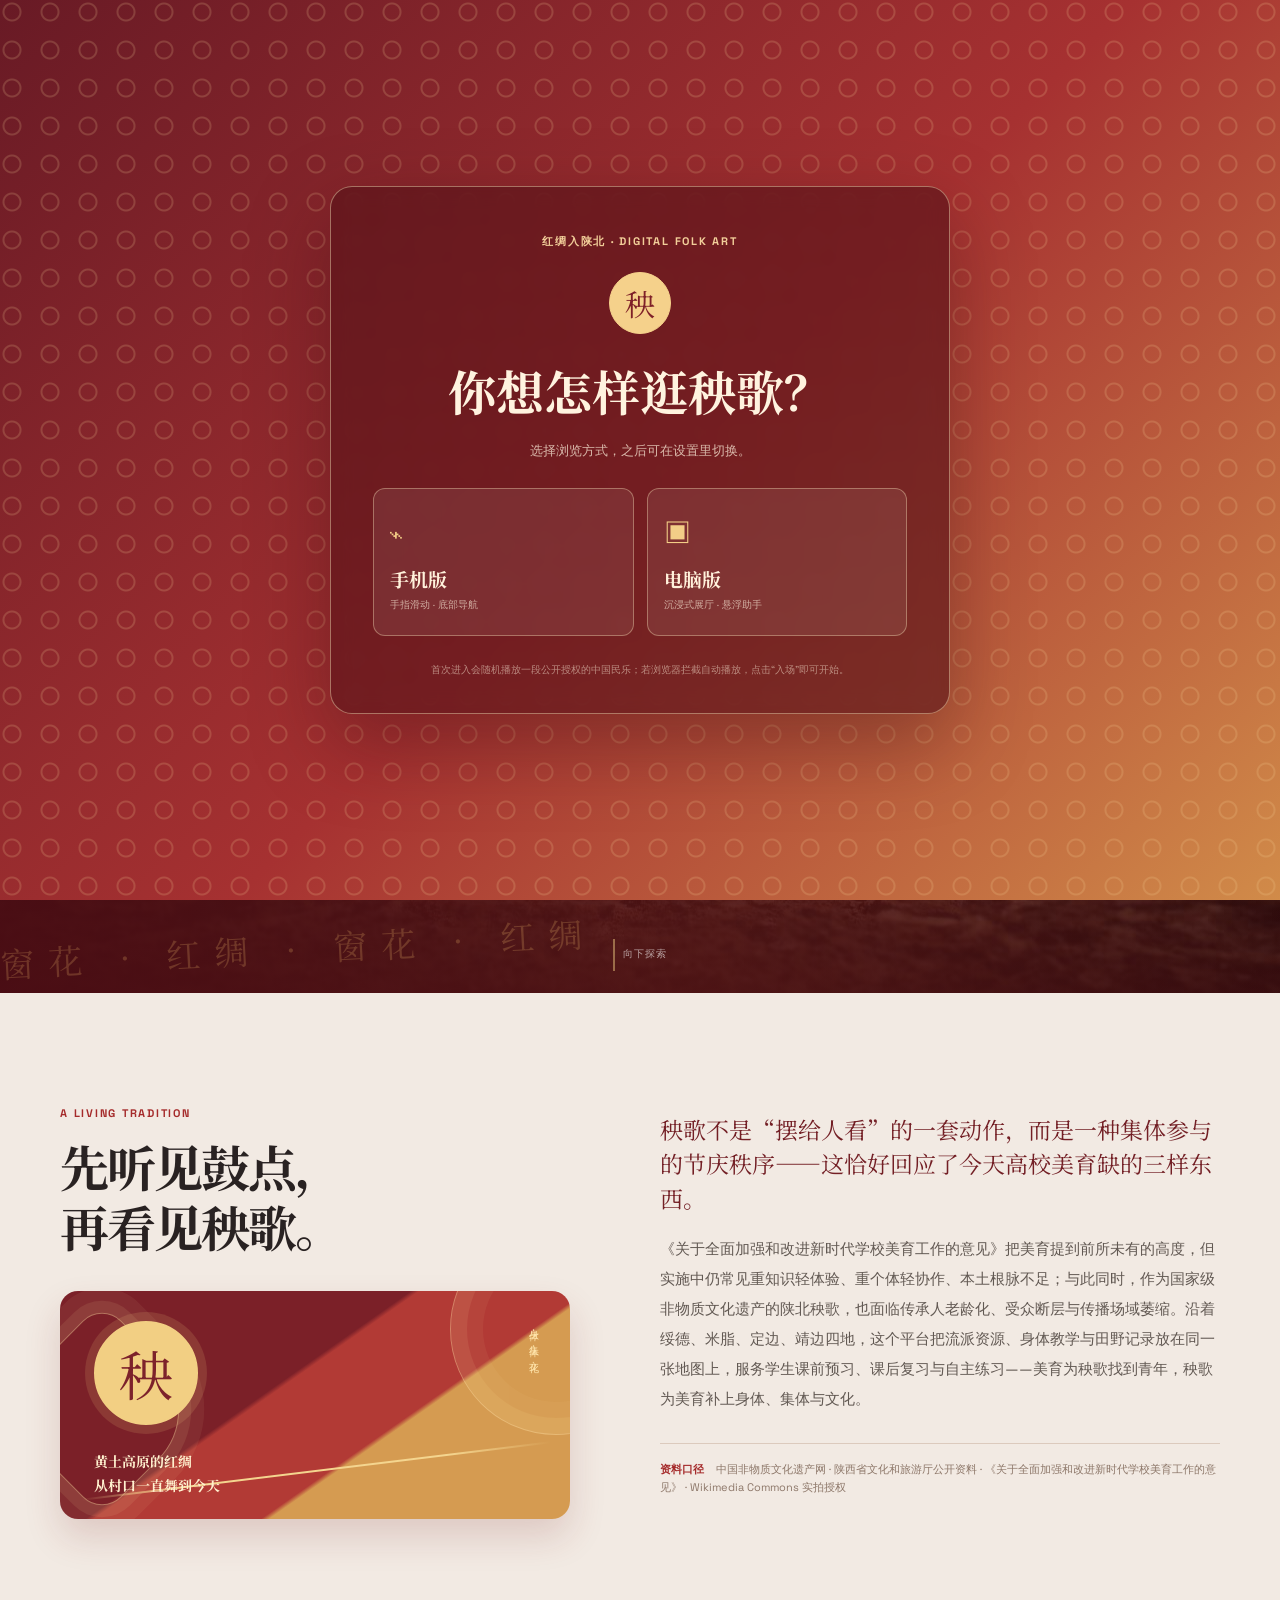
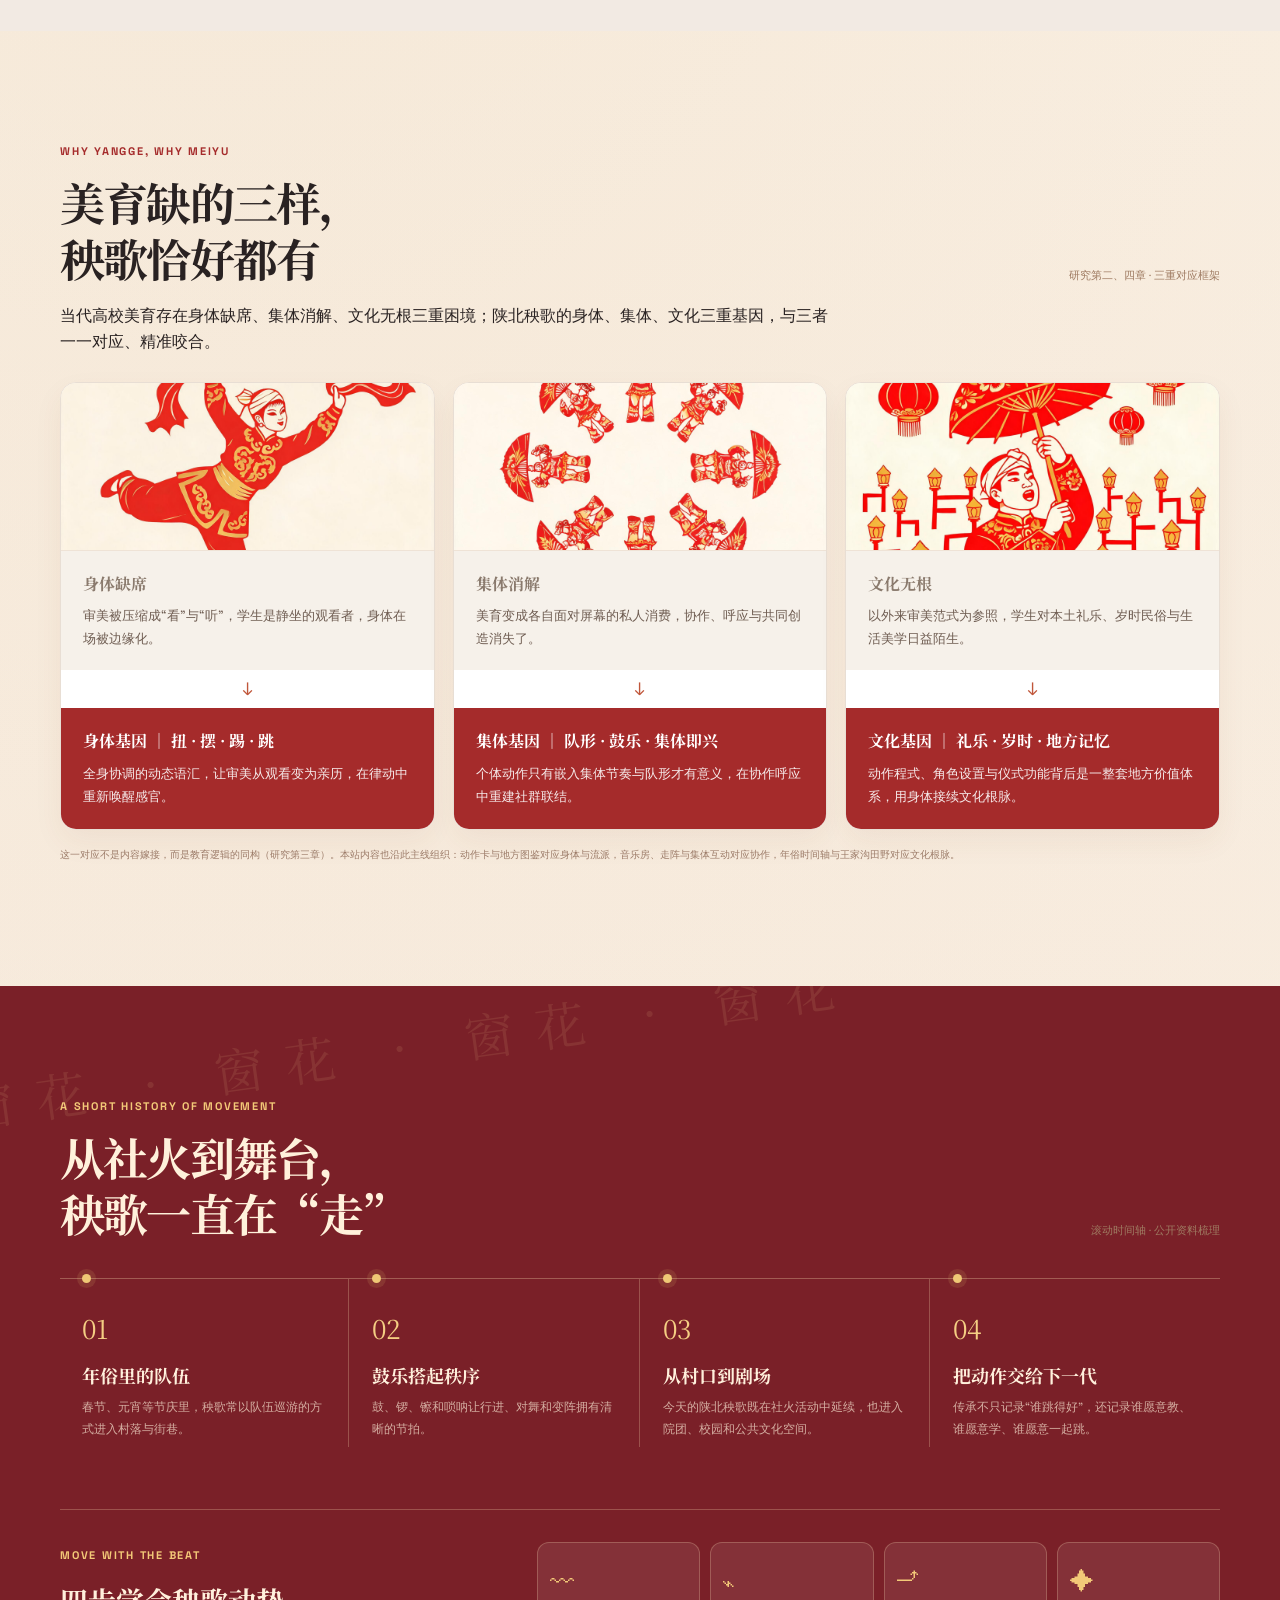
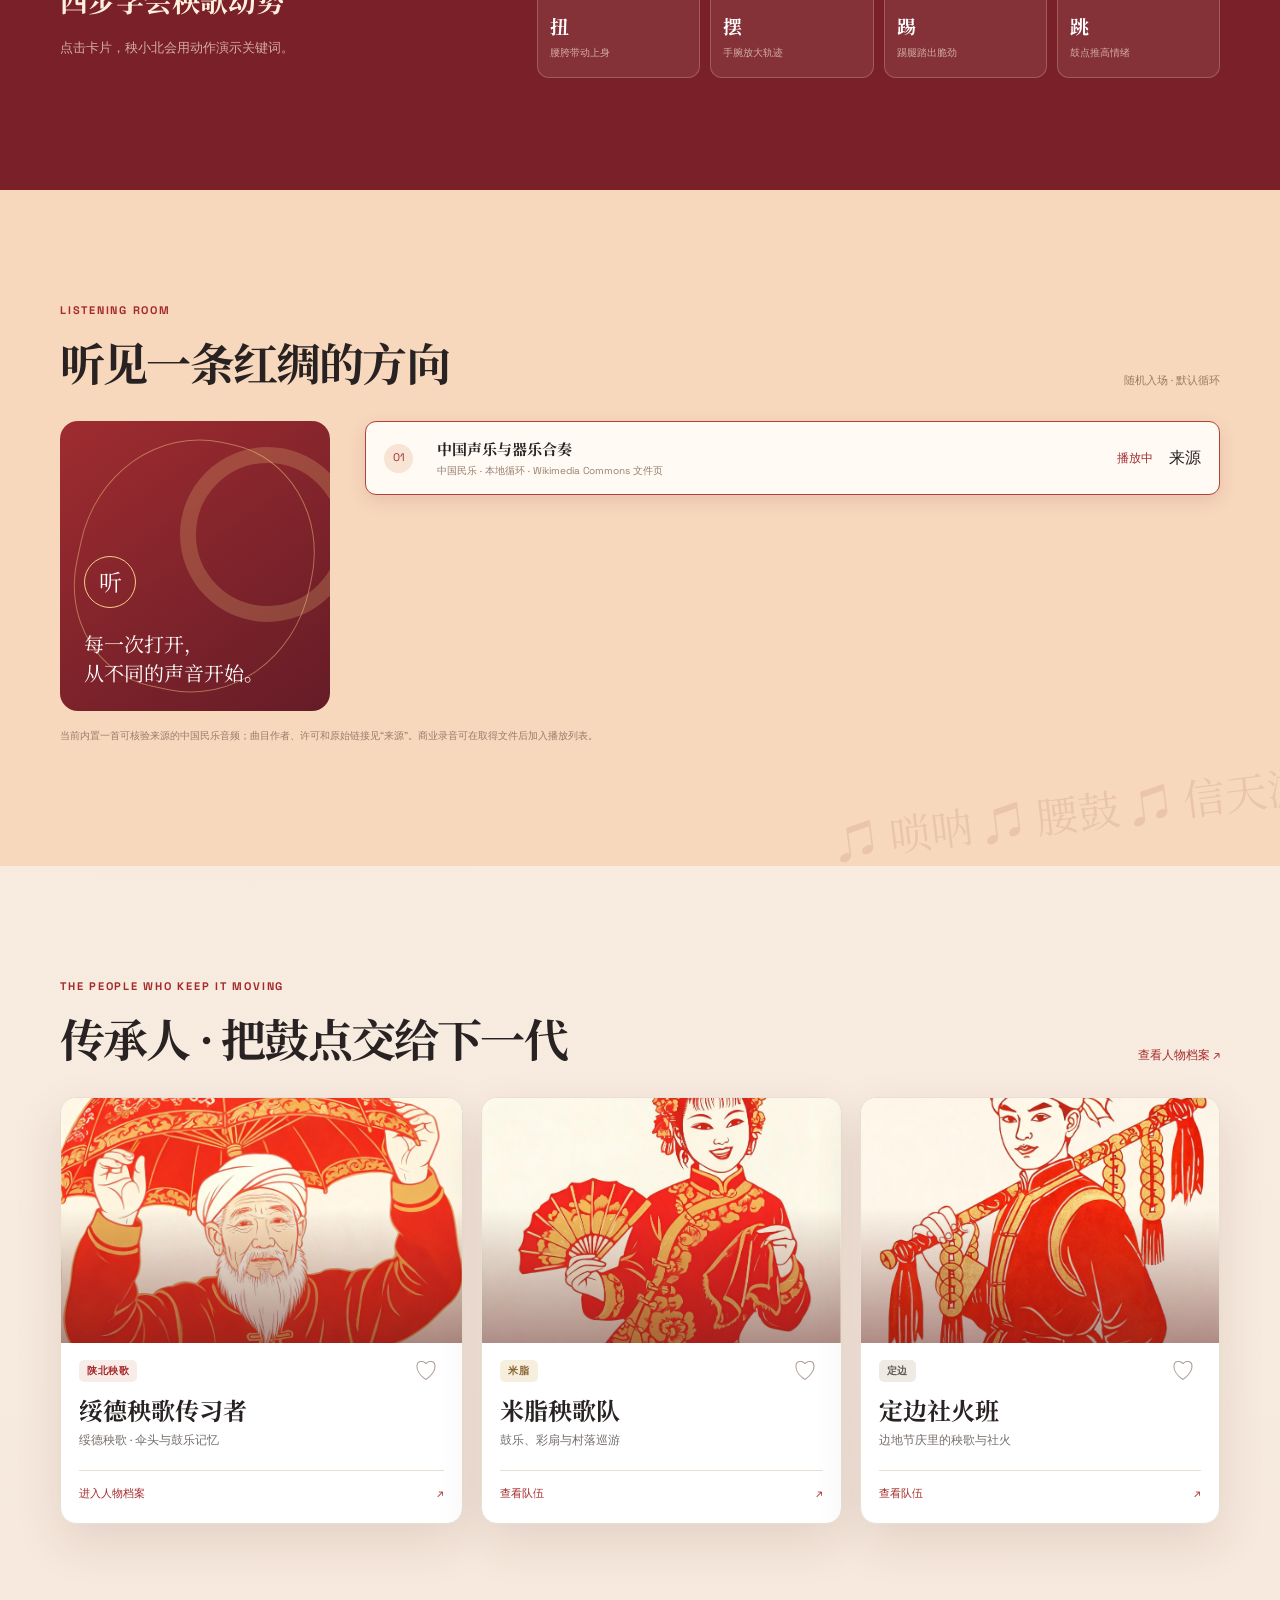
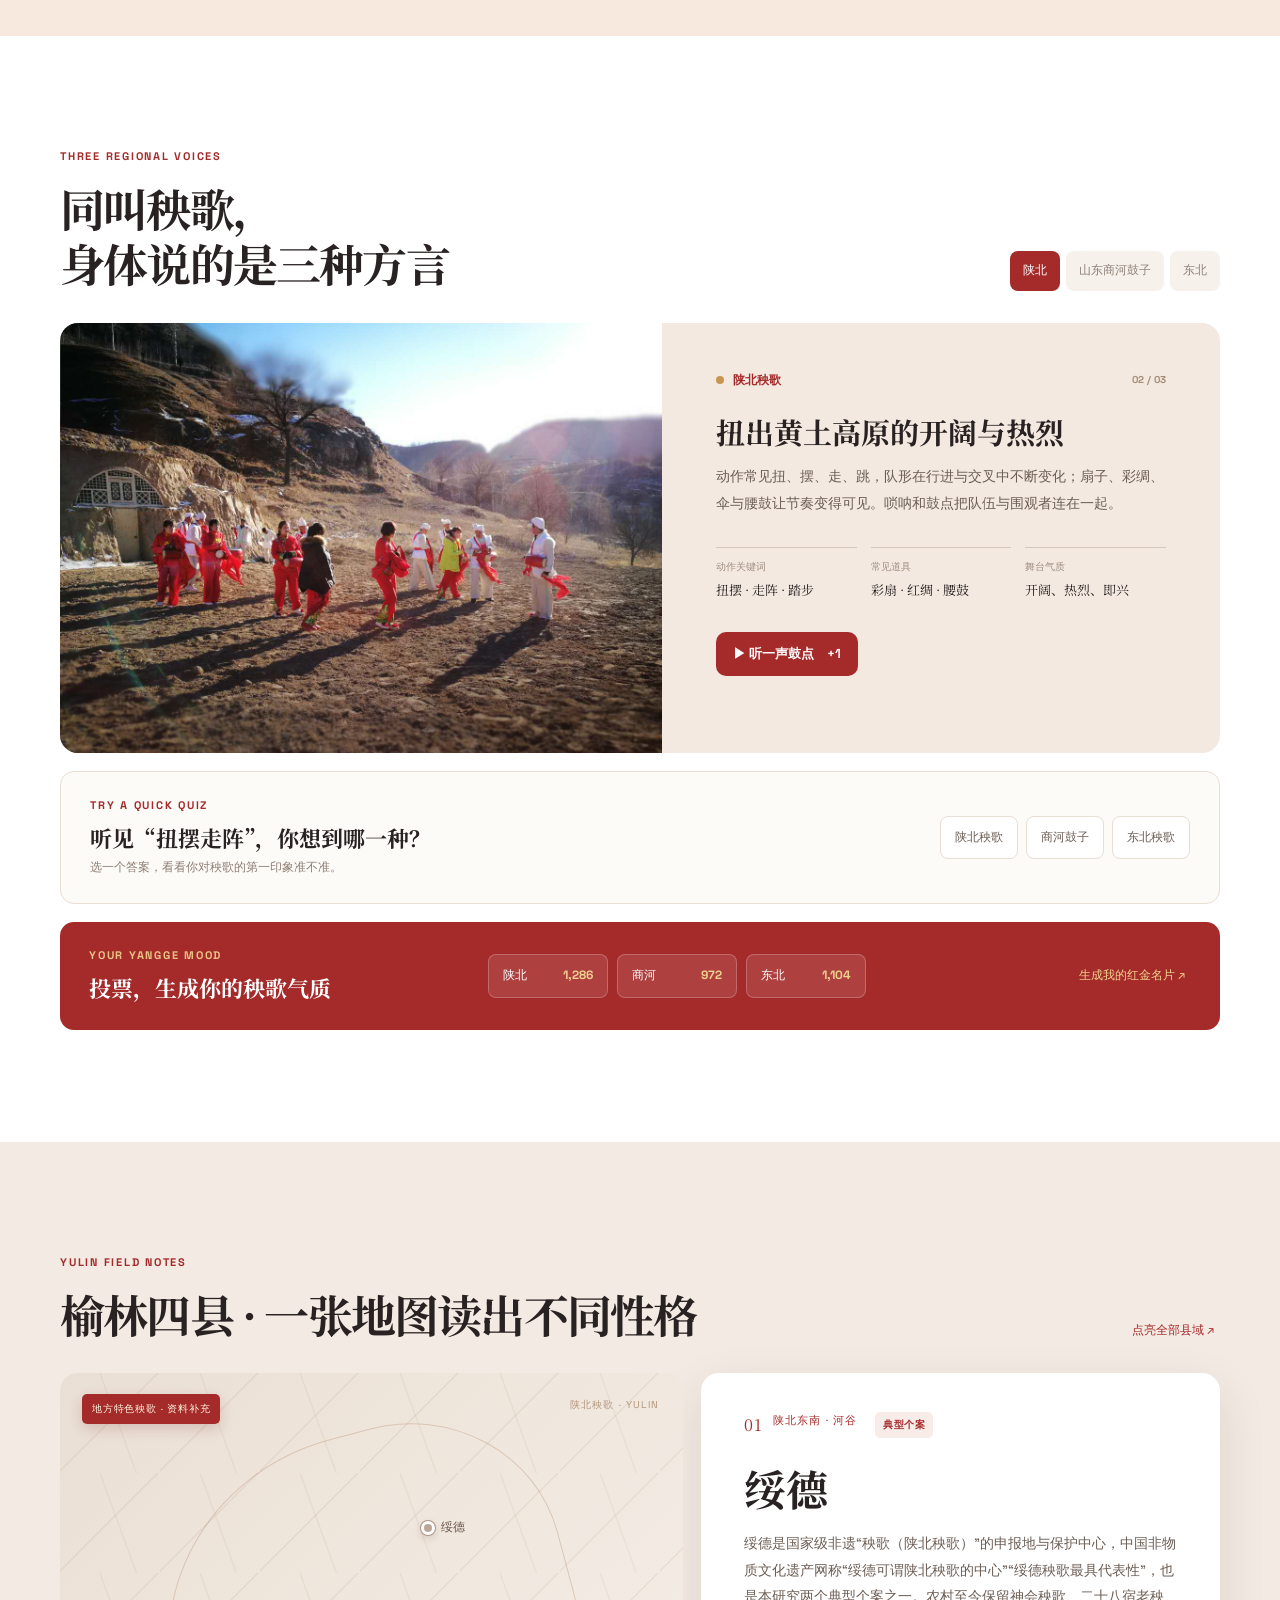
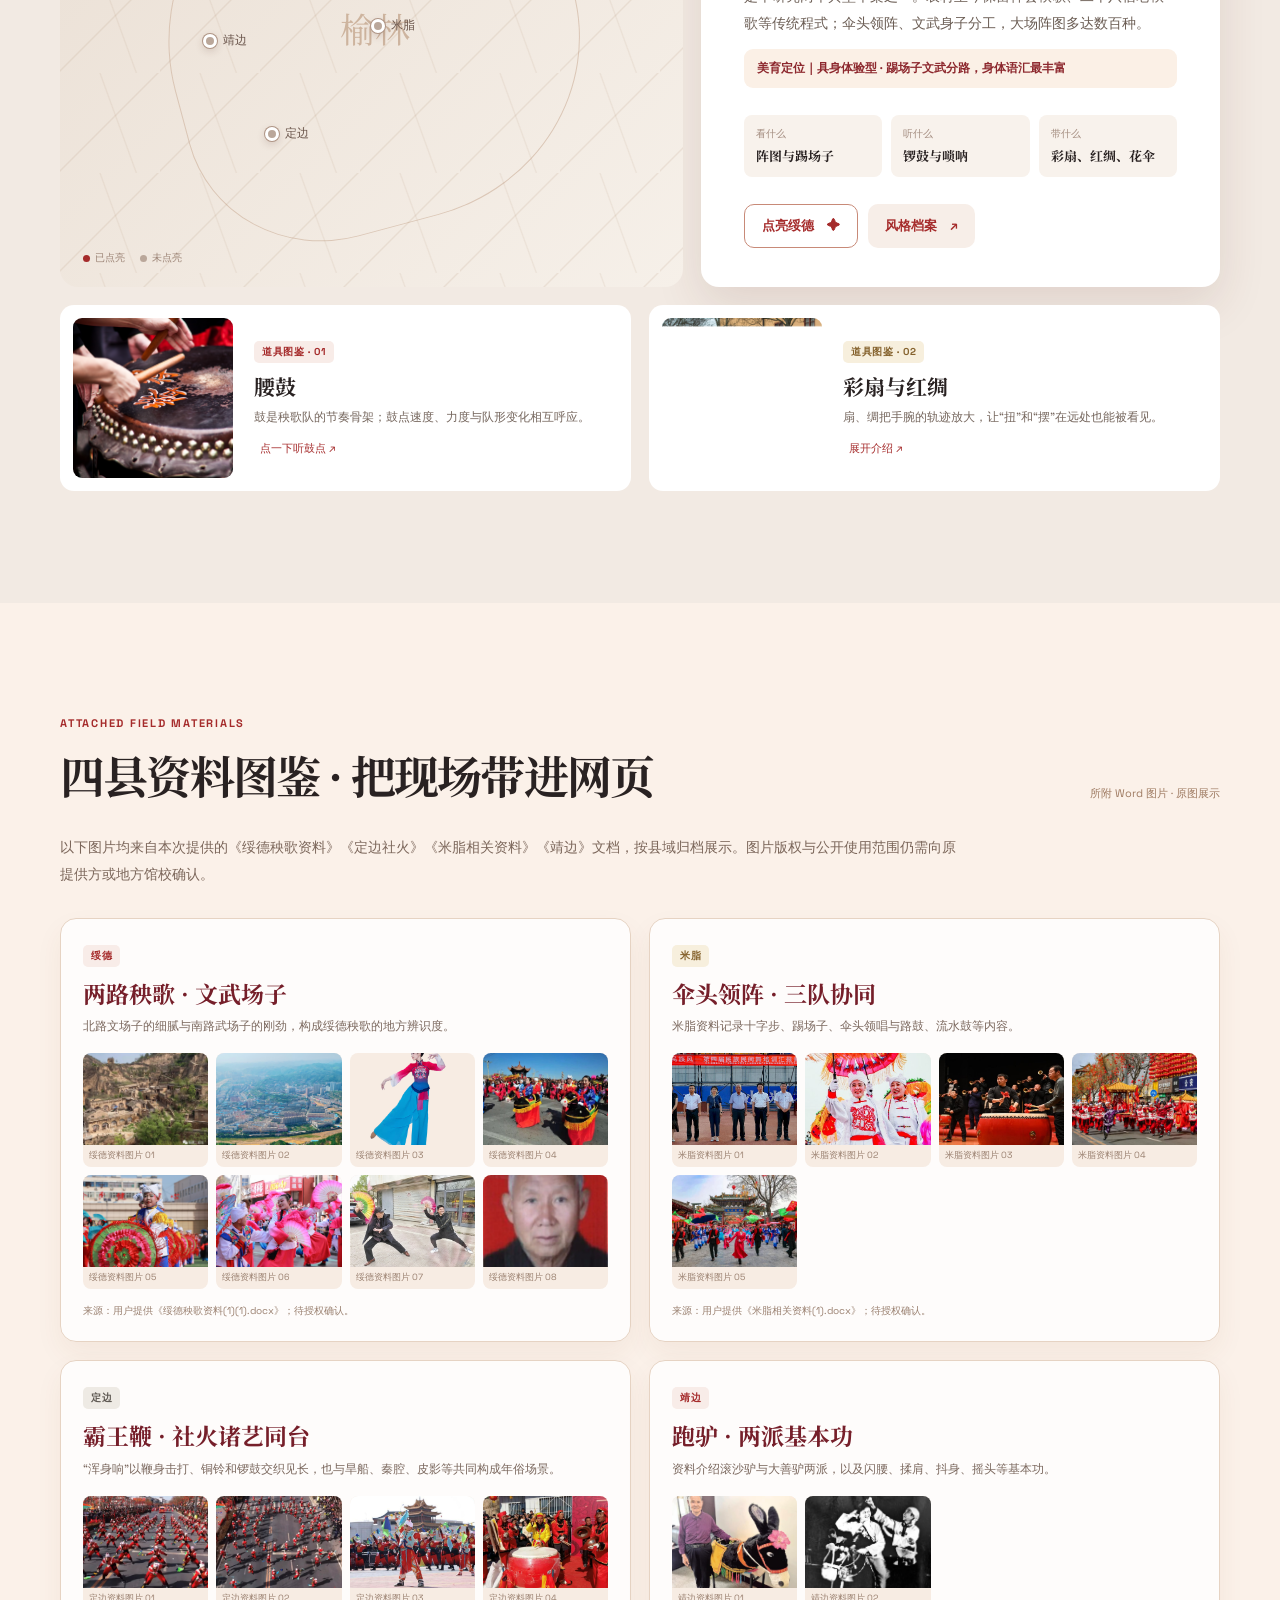
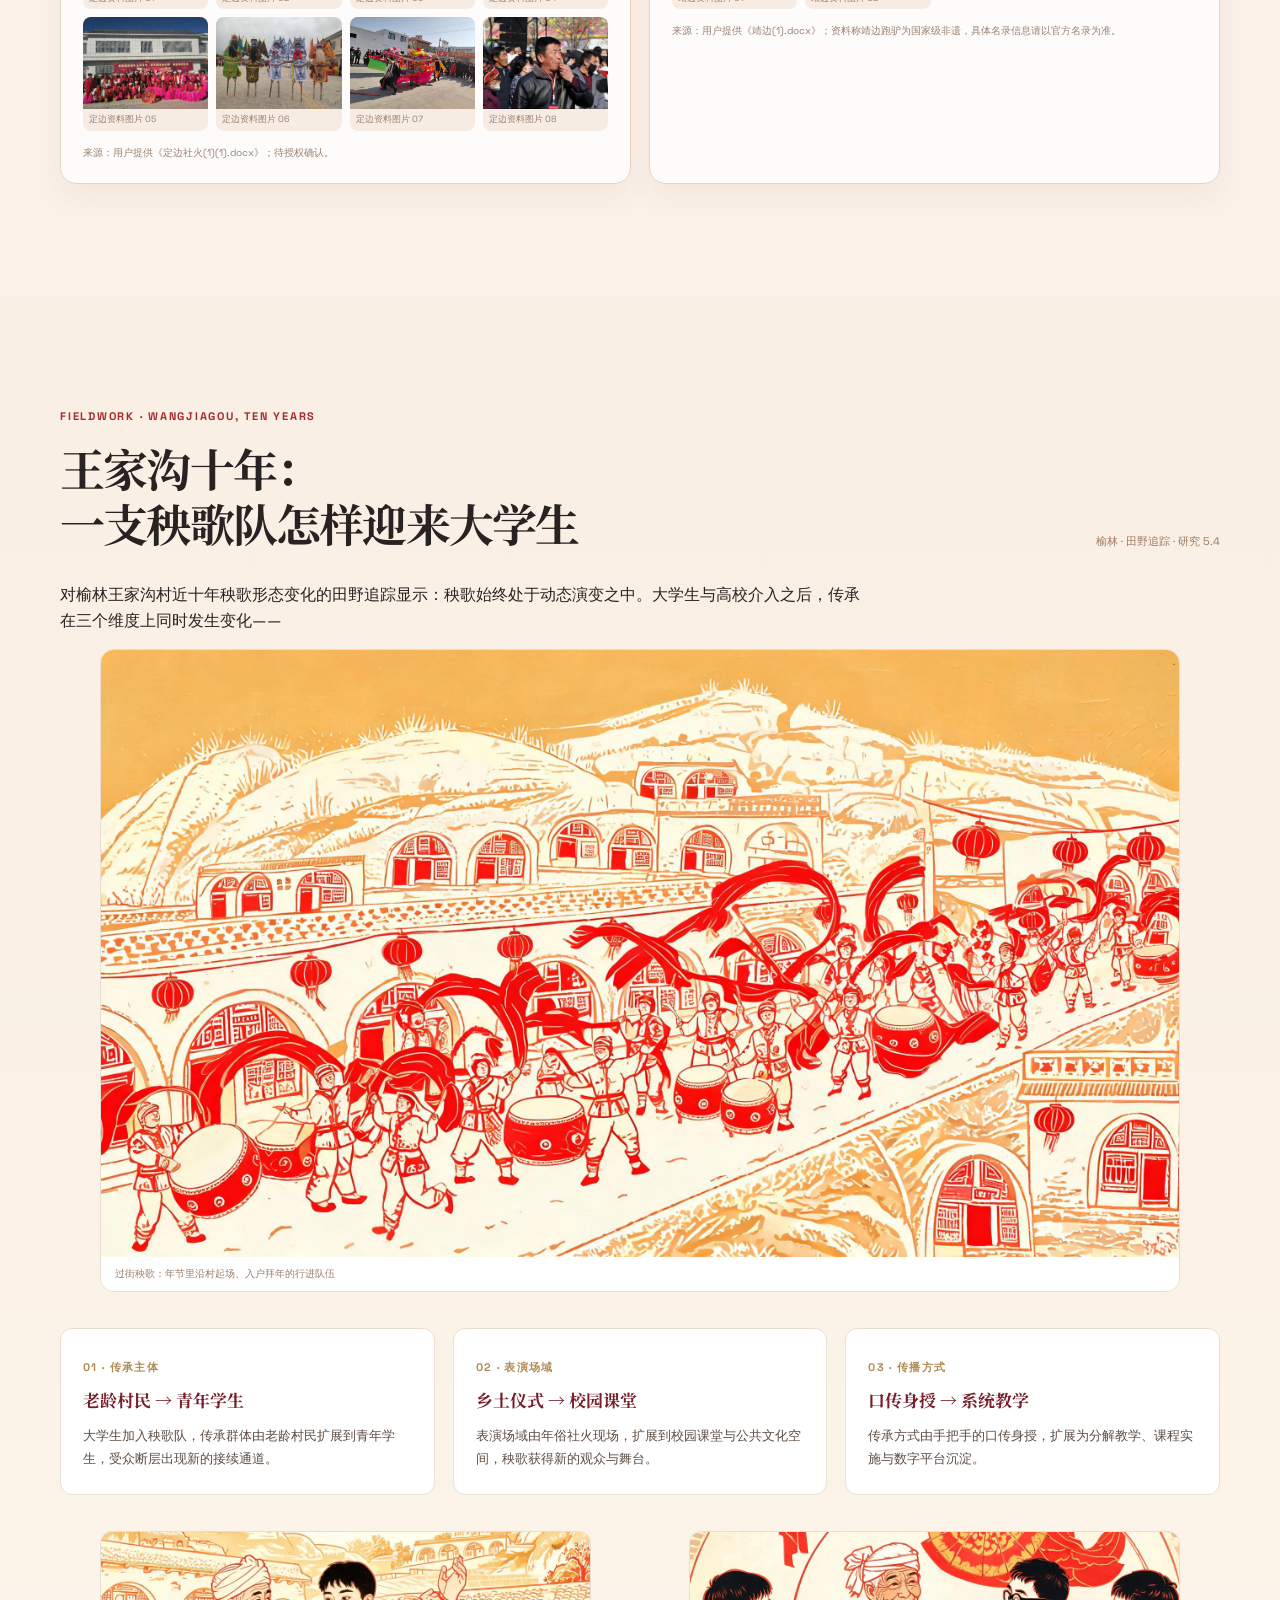
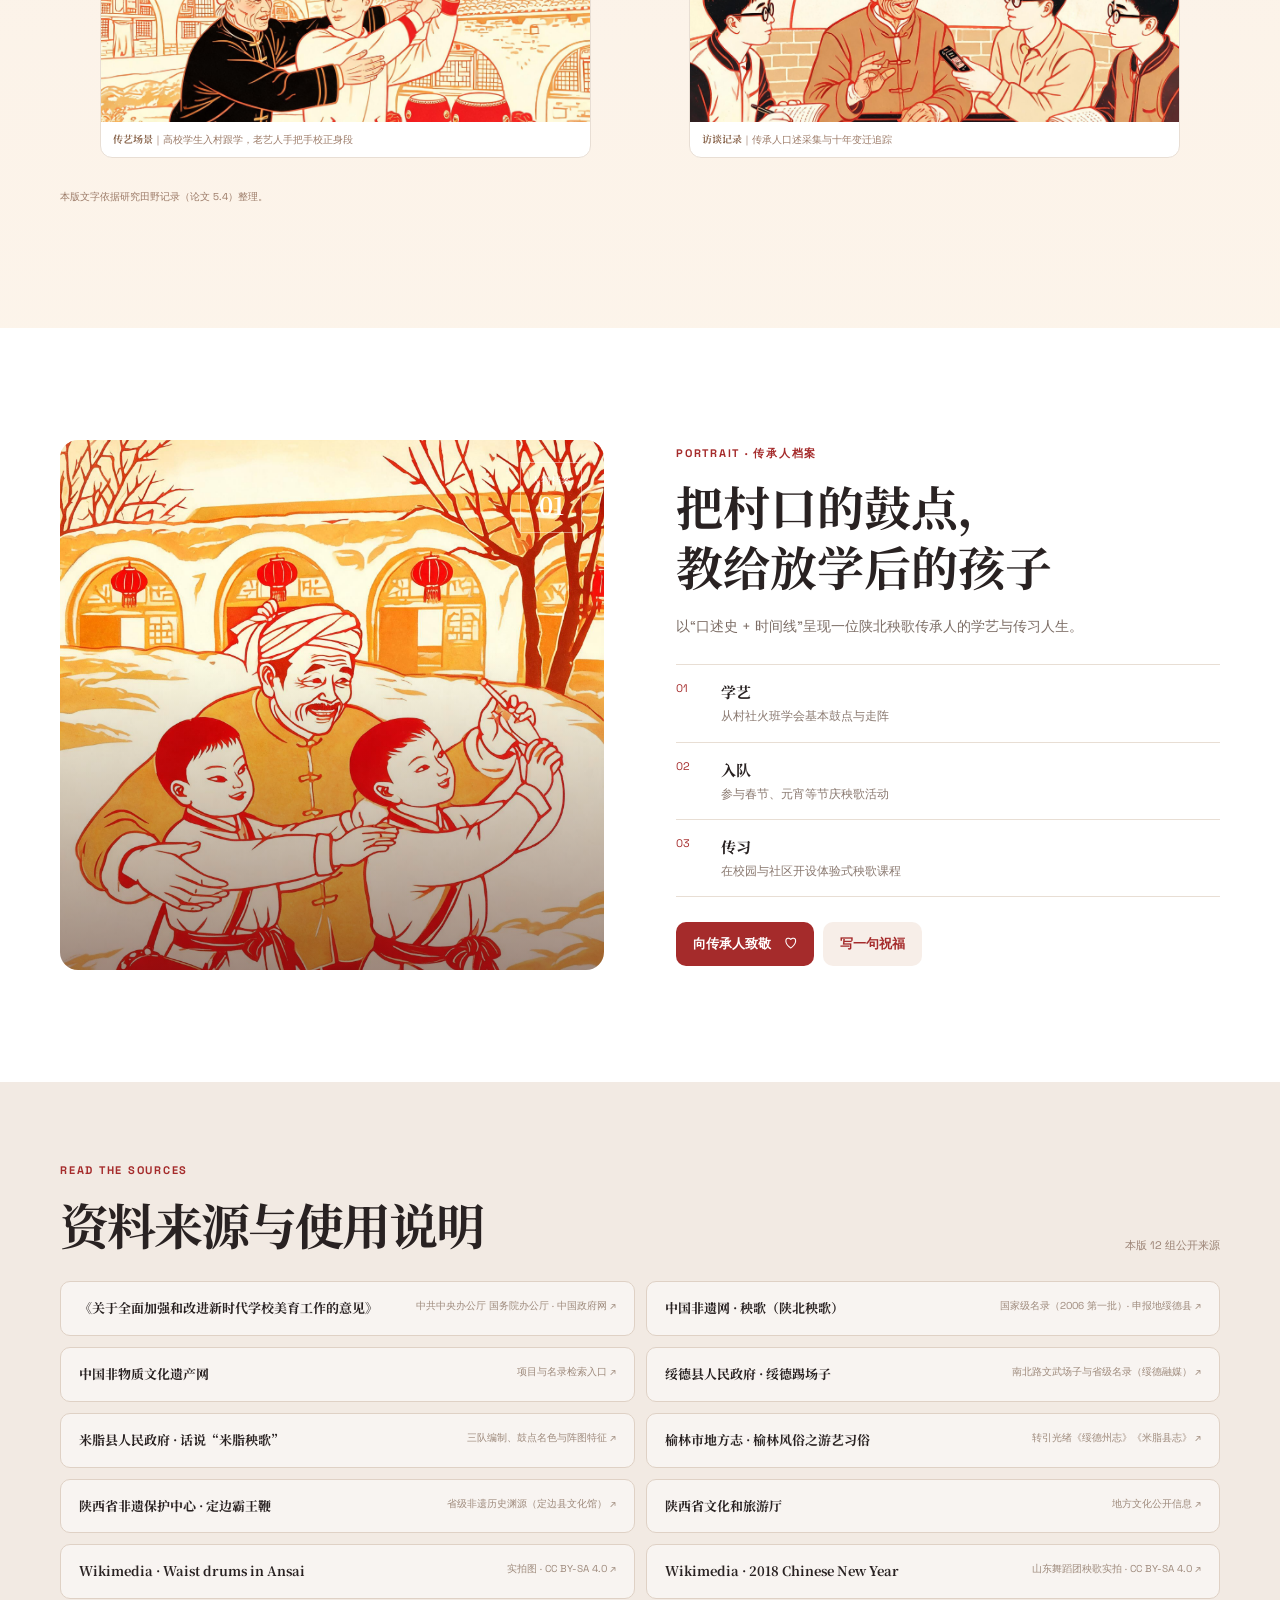
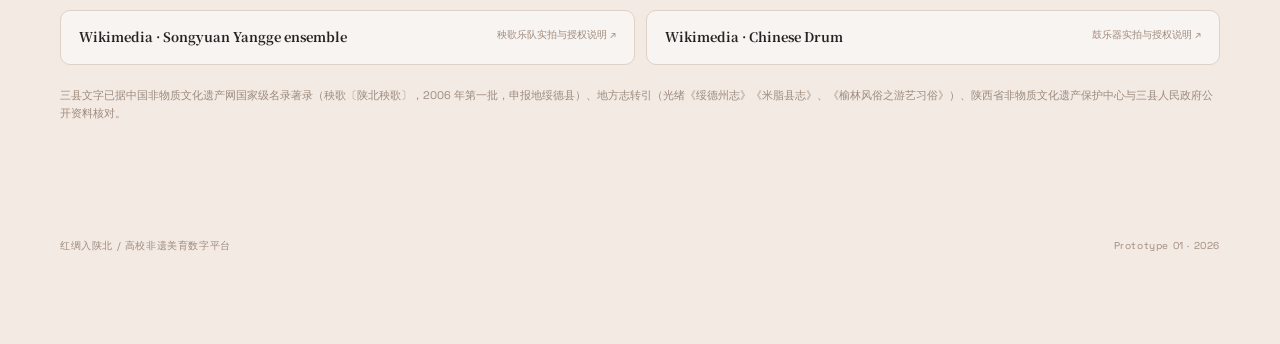
==== commit 46cf100b: "Clarify music source and remove duplicate placeholder track" ====
--- a/index.html
+++ b/index.html
@@ -161,7 +161,7 @@
       <div class="container">
         <div class="section-head"><div><p class="kicker">LISTENING ROOM</p><h2>听见一条红绸的方向</h2></div><span class="section-note">随机入场 · 默认循环</span></div>
         <div class="music-layout"><div class="music-cover"><div class="cover-ring"></div><div class="cover-seal">听</div><p>每一次打开，<br>从不同的声音开始。</p></div><div class="track-list" id="trackList"></div></div>
-        <p class="music-disclaimer">音频采用 Wikimedia Commons 公开授权素材或本地鼓点提示音；曲目作者、许可和原始链接见每行“来源”。</p>
+        <p class="music-disclaimer">当前内置一首可核验来源的中国民乐音频；曲目作者、许可和原始链接见“来源”。商业录音可在取得文件后加入播放列表。</p>
       </div>
     </section>
 
@@ -306,4 +306,4 @@
   <div class="blessing-marquee" id="blessingMarquee" aria-live="polite" aria-label="祝福弹幕"></div>
   <script src="app.js?v=20261019docs"></script>
 </body>
-</html>
+</html>
